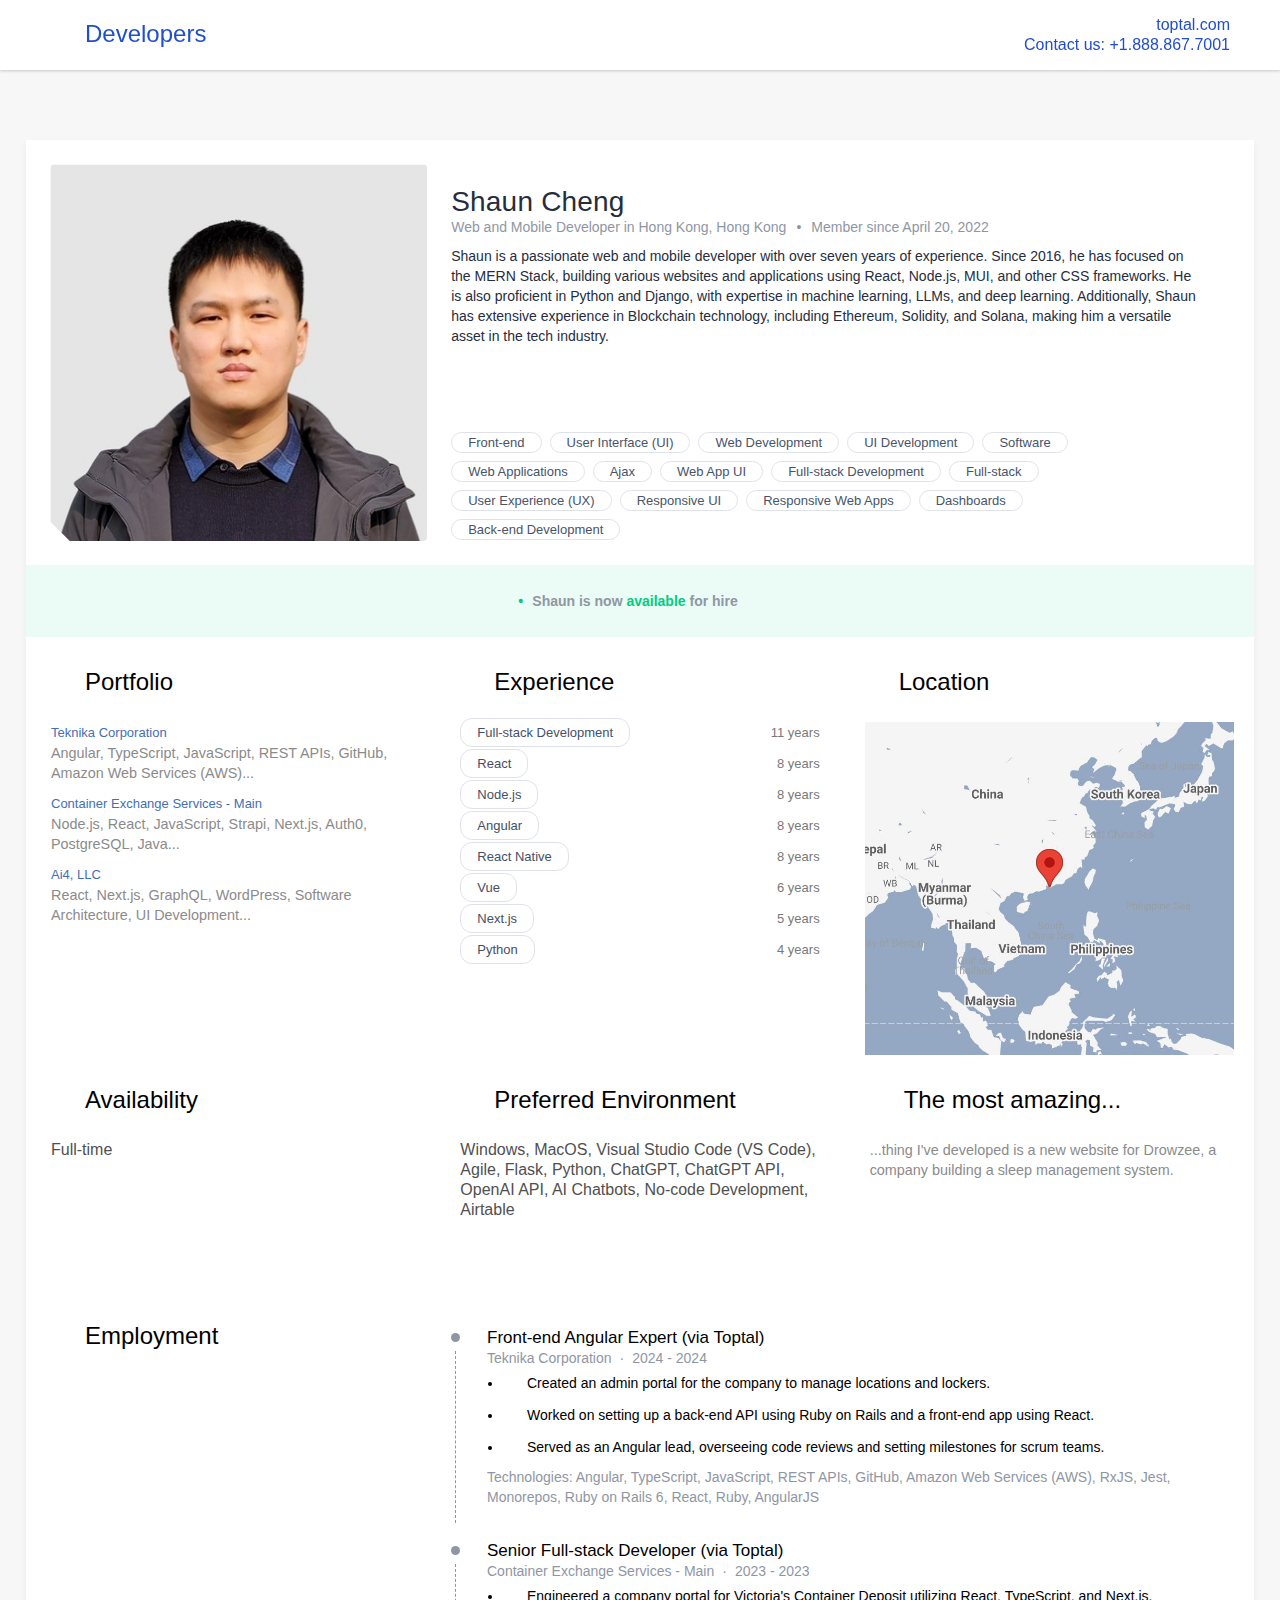
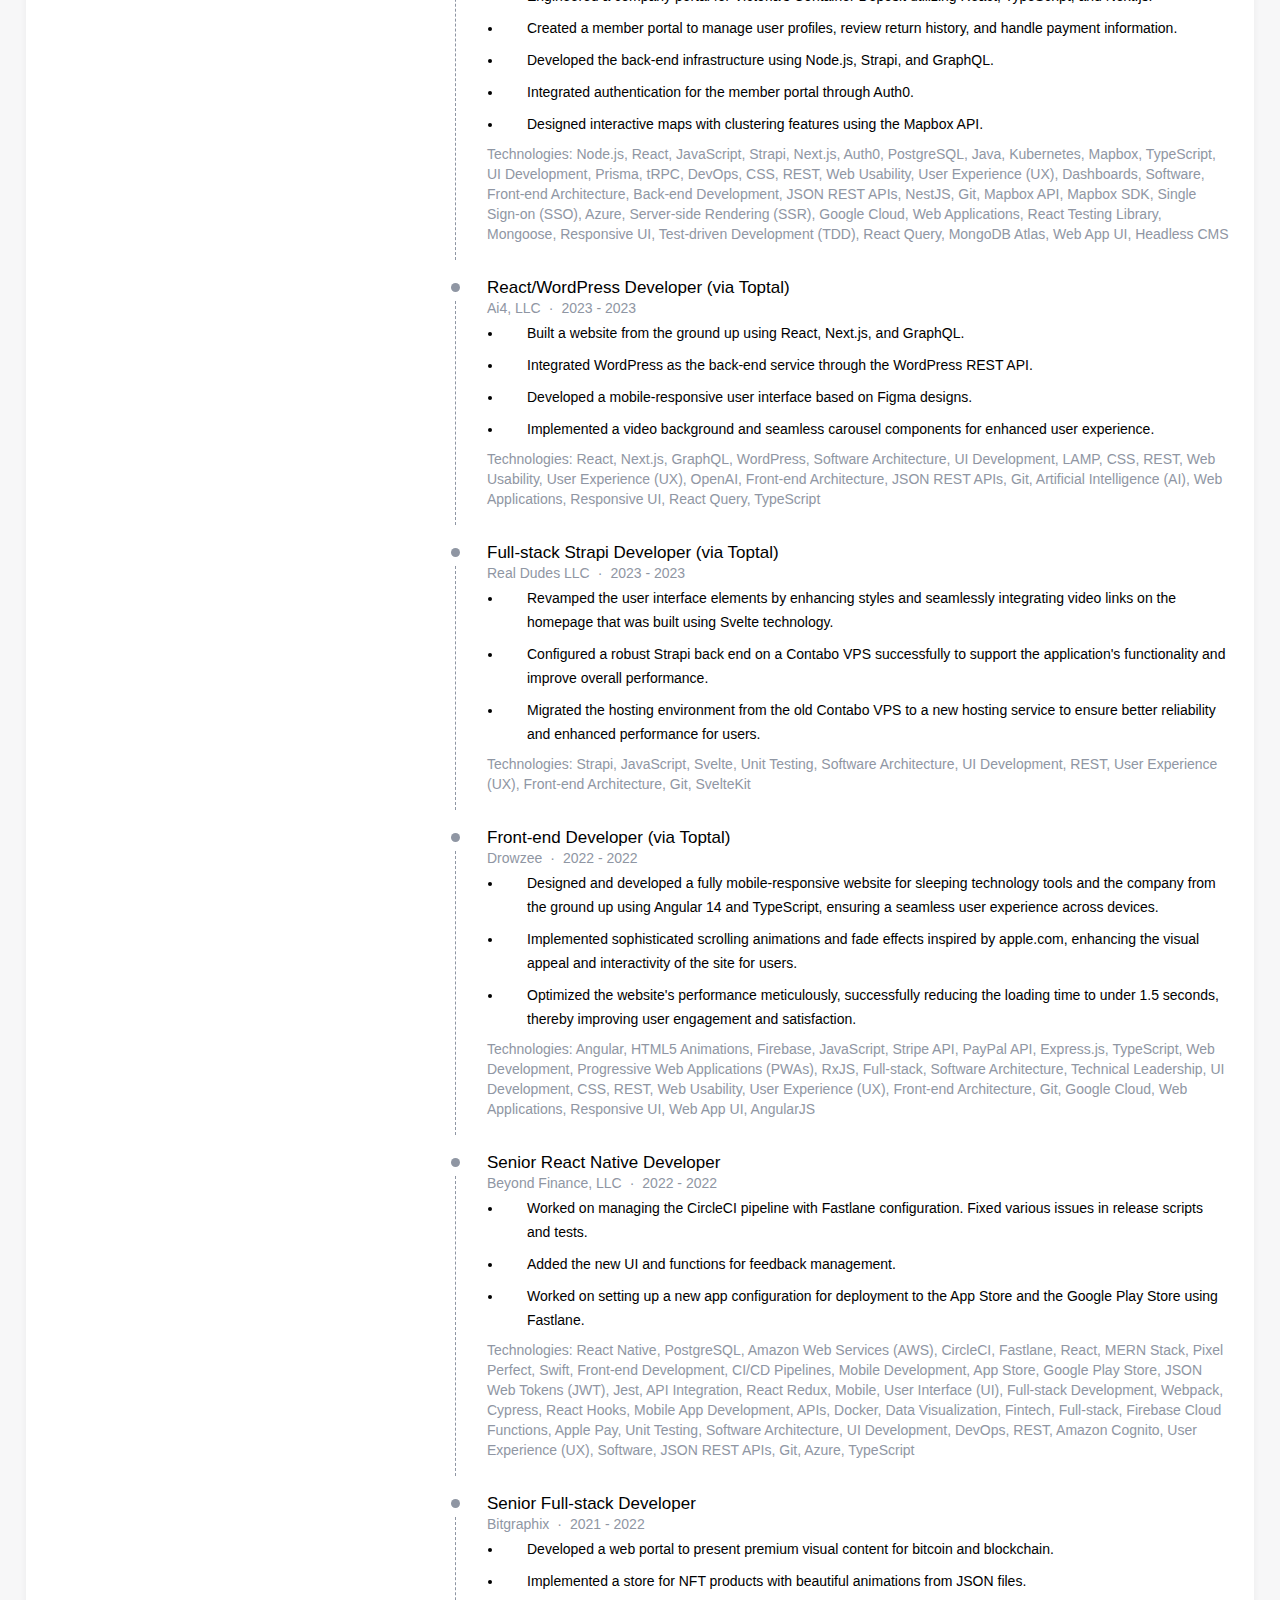
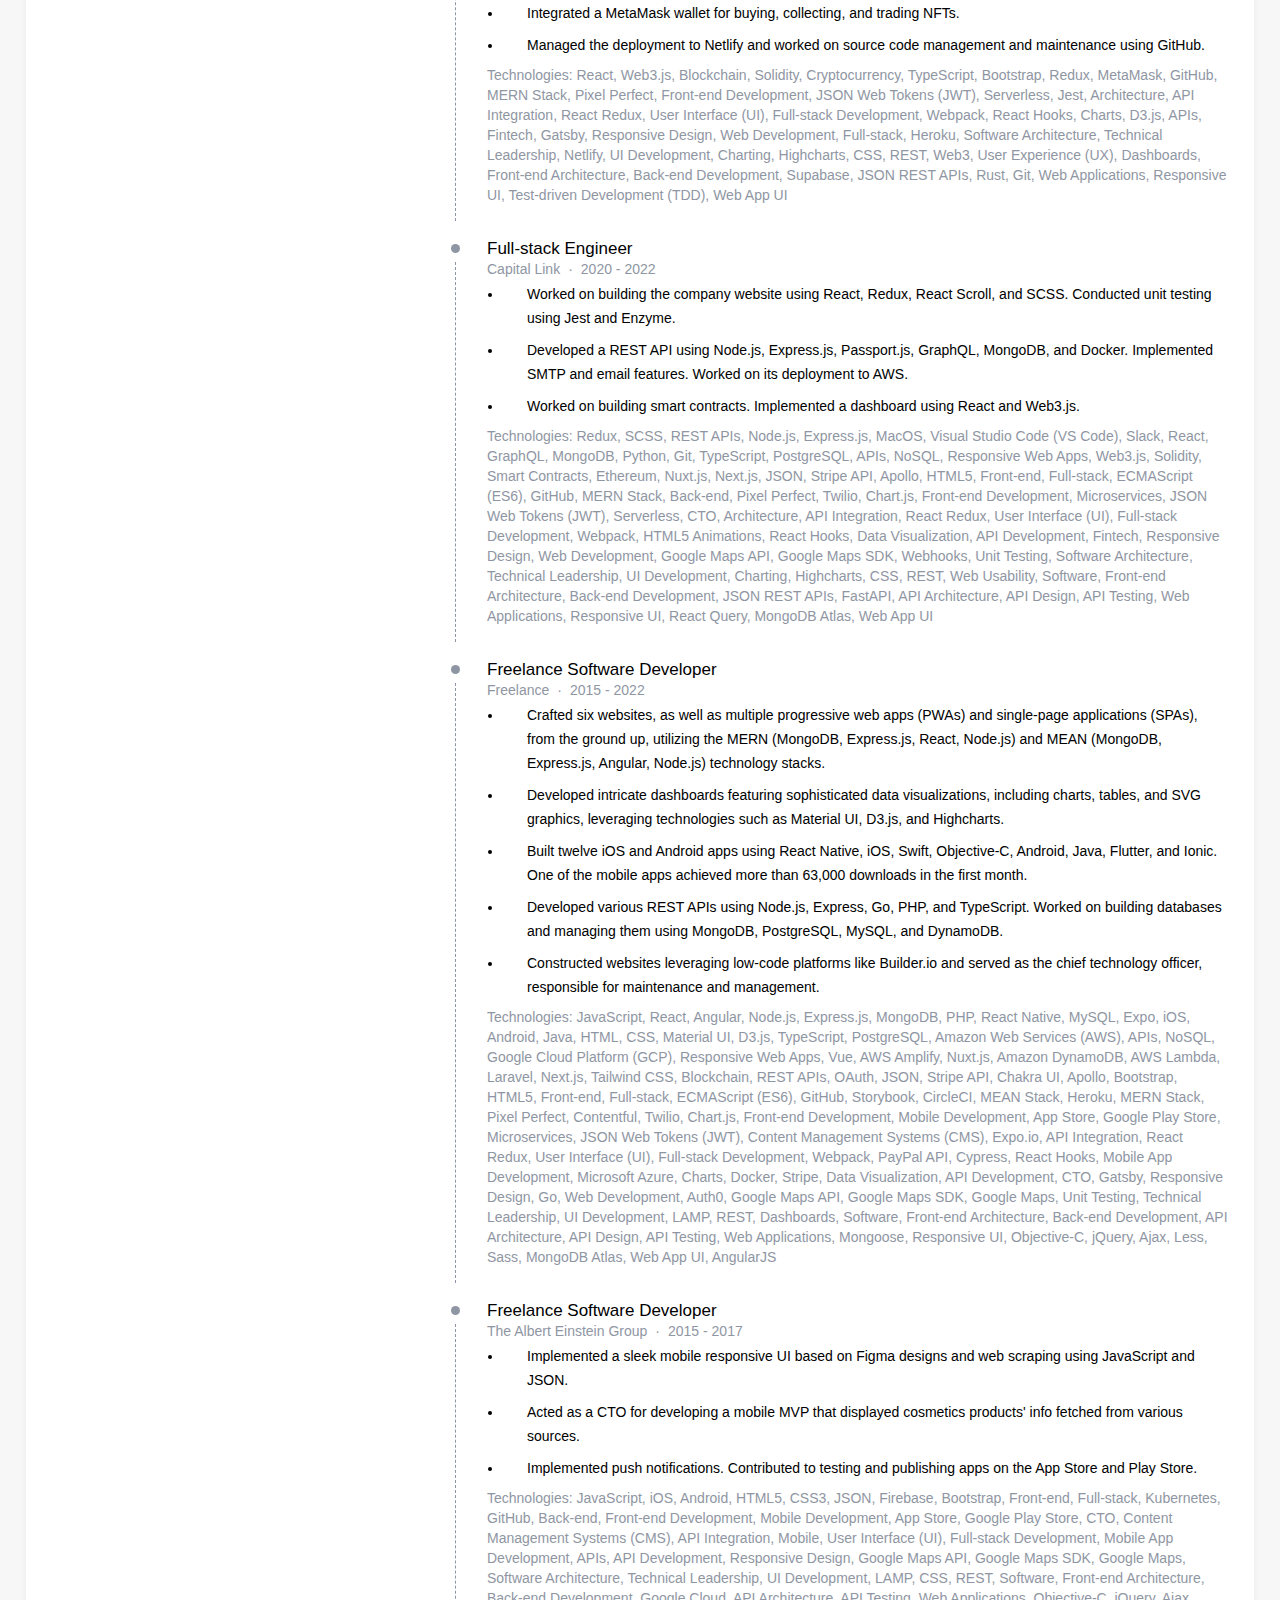
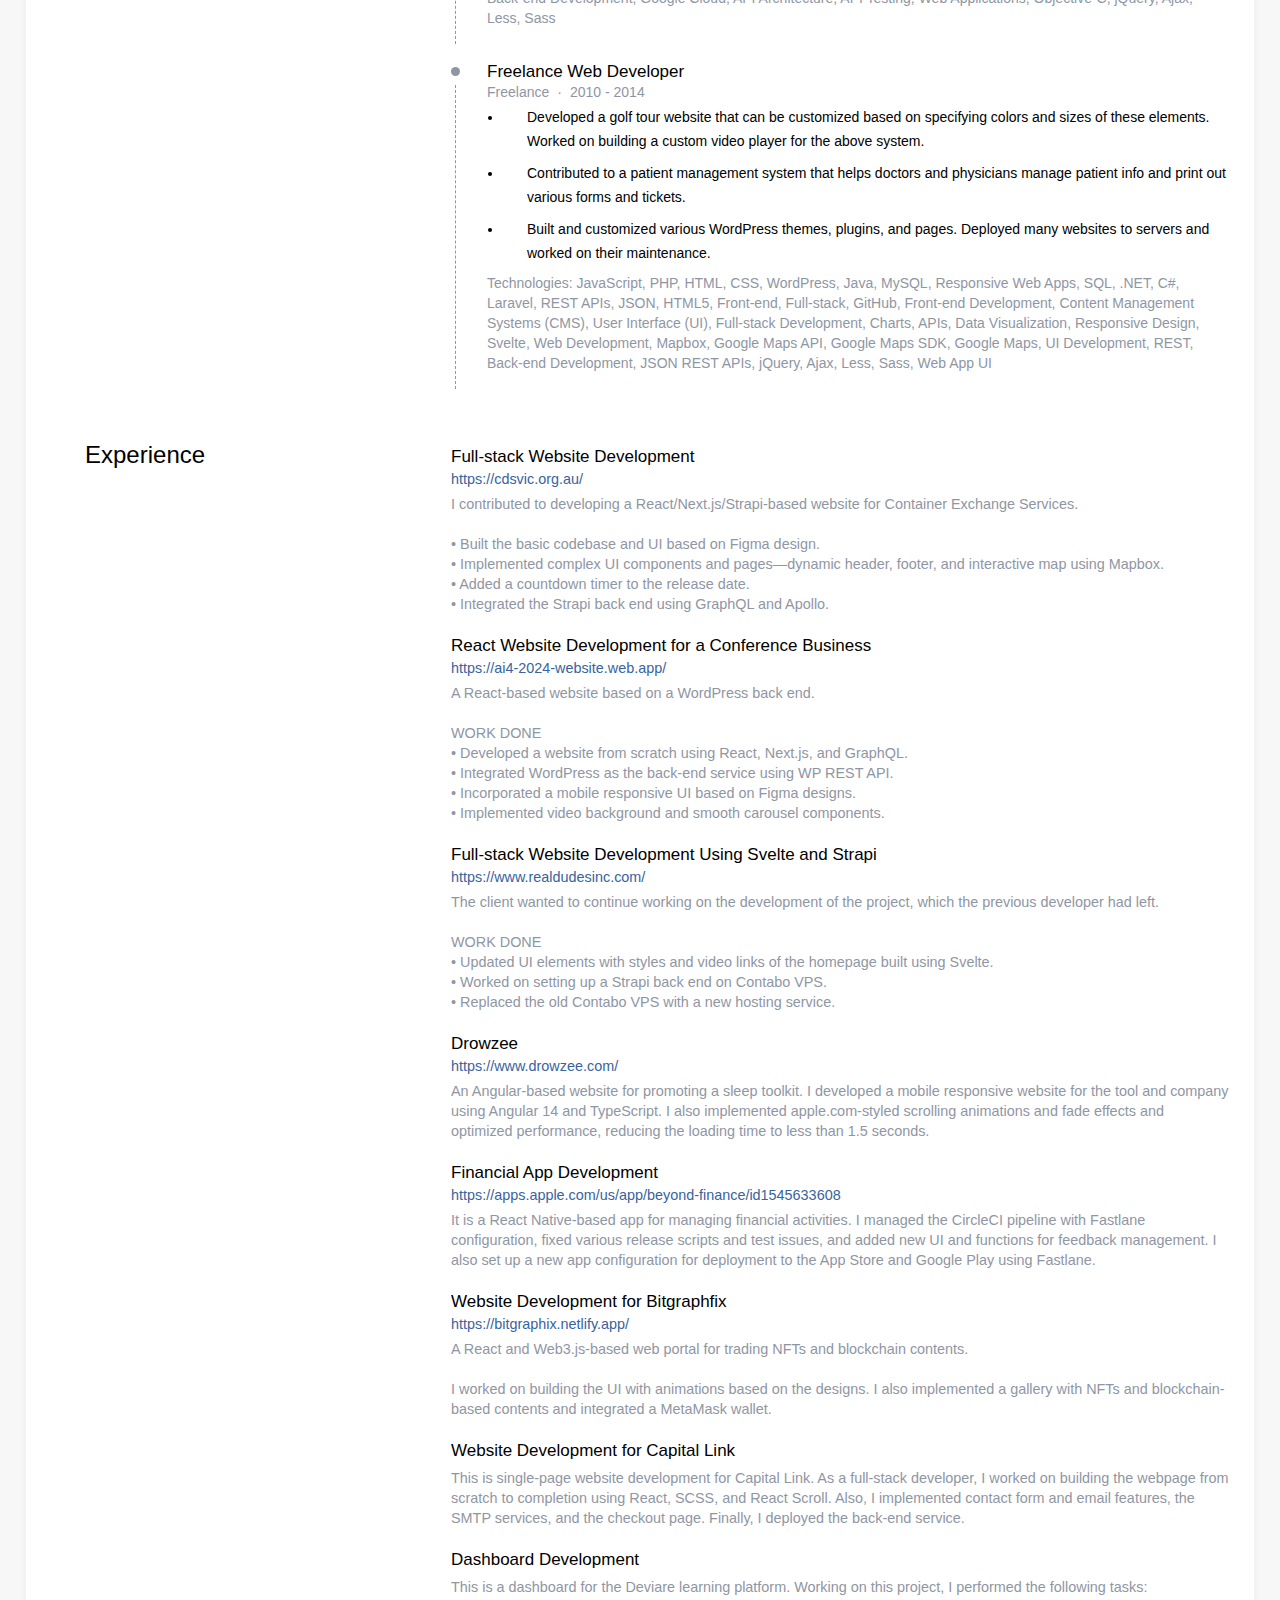
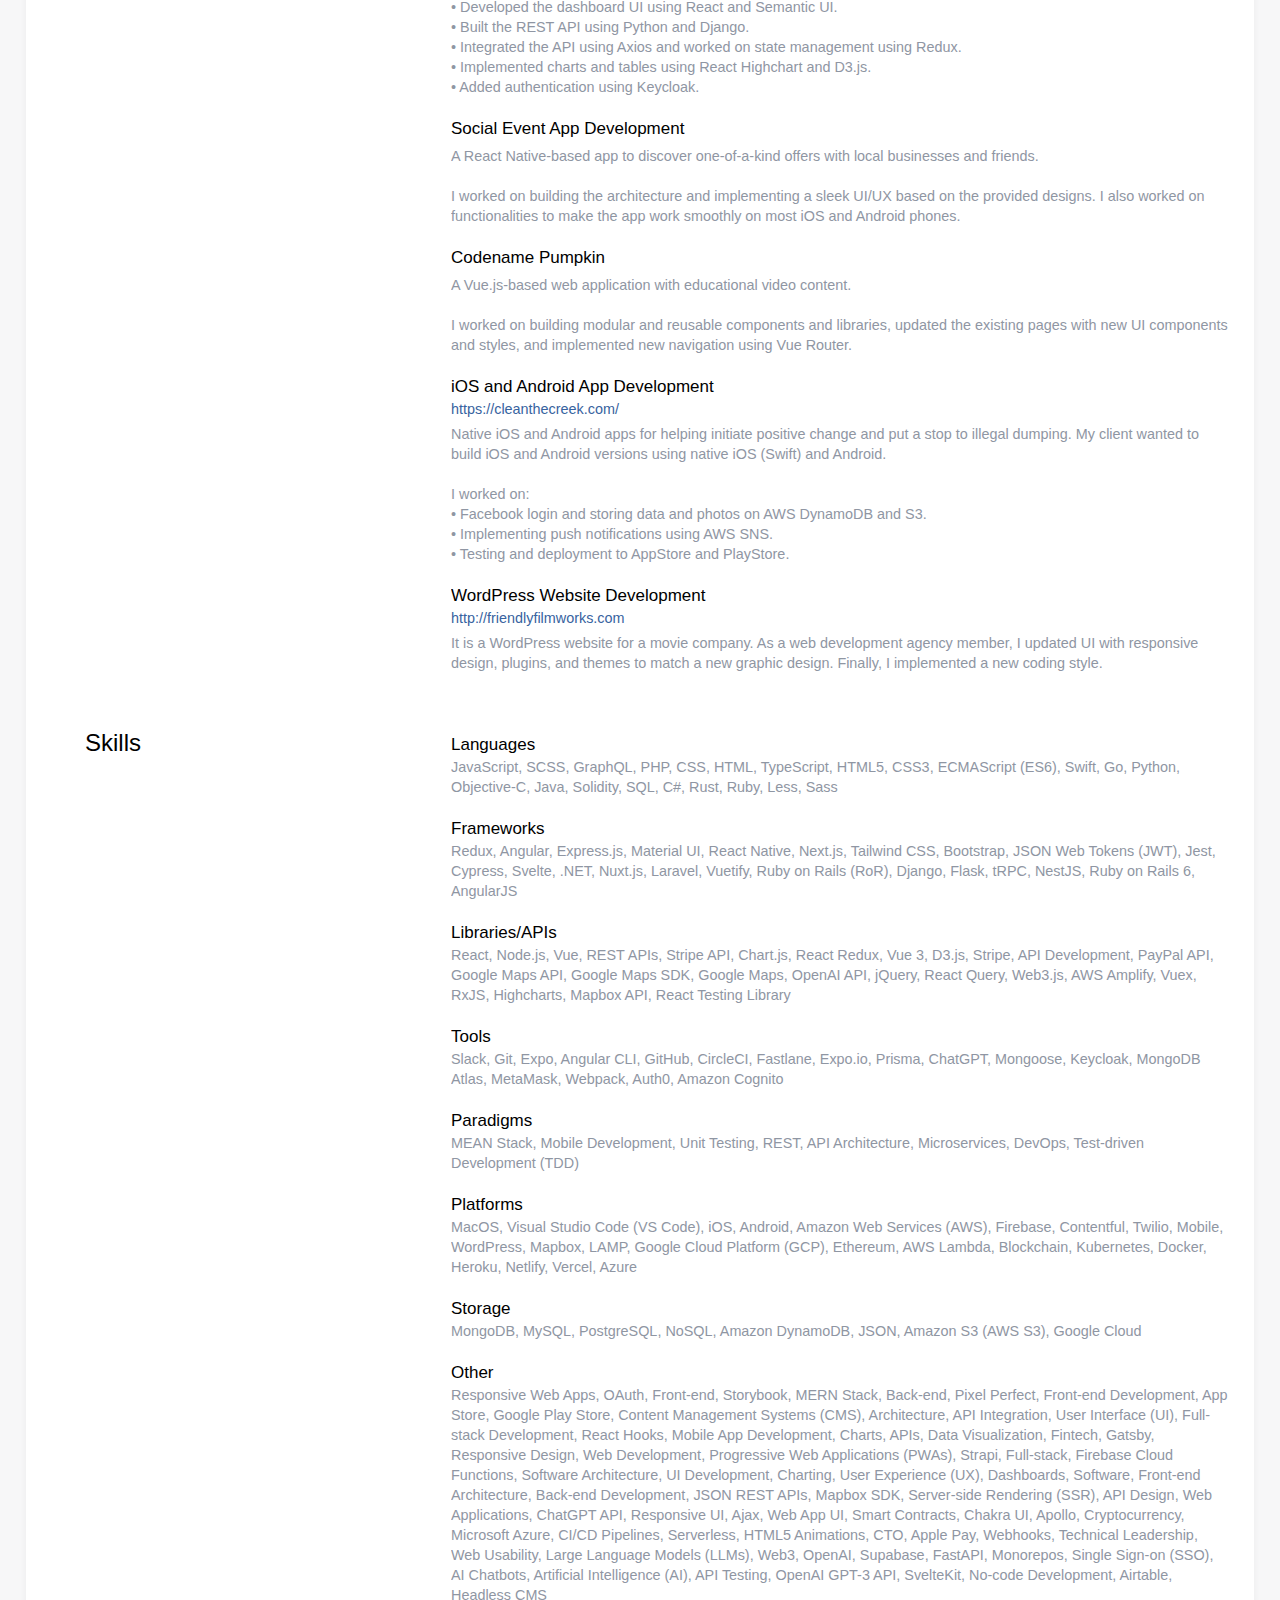
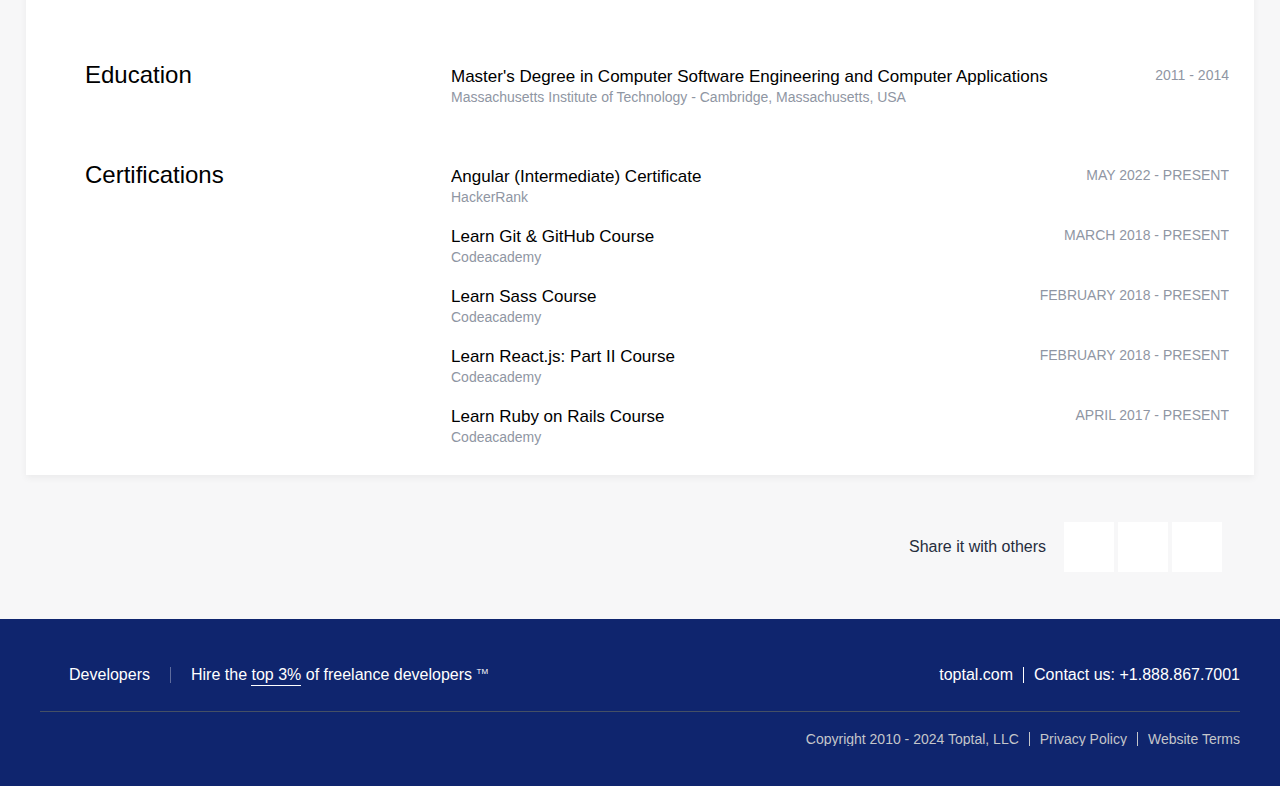
==== index.html @ fa5c1199 "initial commit" ====
<!DOCTYPE html>
<!-- saved from url=(0052)https://www.toptal.com/resume/shaun-cheng#Experience -->
<html class="body-wrapper flexbox js flexbox flexboxlegacy canvas canvastext webgl no-touch geolocation postmessage no-websqldatabase indexeddb hashchange history draganddrop websockets rgba hsla multiplebgs backgroundsize borderimage borderradius boxshadow textshadow opacity cssanimations csscolumns cssgradients cssreflections csstransforms csstransforms3d csstransitions fontface generatedcontent video audio localstorage sessionstorage webworkers no-applicationcache svg inlinesvg smil svgclippaths"><!--<![endif]--><head><meta http-equiv="Content-Type" content="text/html; charset=UTF-8"><title>Top Web and Mobile Developer in Hong Kong, Hong Kong: Shaun Cheng | Toptal</title>
<meta name="description" content="Shaun Cheng is a freelance Web and Mobile Developer based in Hong Kong, Hong Kong with over 12 years of experience. Learn more about Shaun&#39;s portfolio.">
<link rel="canonical" href="https://www.toptal.com/resume/shaun-cheng">
<meta property="og:title" content="Shaun Cheng - Developers | Toptal">
<meta property="og:description" content="Toptal&#39;s developers deliver results for clients. See why top companies and startups trust Toptal for their mission-critical projects.">
<meta property="og:image" content="https://uploads.toptal.io/profile_photo/image/user/2721148/large_fe1b28a24347a37abff751cc51864821.jpg"><link rel="stylesheet" href="./Top Web and Mobile Developer in Hong Kong, Hong Kong_ Shaun Cheng _ Toptal_files/phoenix_resumes_styles-f63ecdcc07eff084c2ca78e89d969aa9d8893735.css" media="screen, print"><link href="https://assets.toptal.io/assets/front/static/favicons/favicon_c2c2ba.png" rel="icon"><!--[if IE]><link href="https://assets.toptal.io/assets/front/static/favicons/favicon_fd5e46.ico" rel="shortcut icon" /><![endif]--><link href="https://assets.toptal.io/assets/front/static/favicons/touch_x57_2ec58c.png" rel="apple-touch-icon-precomposed" sizes="57x57"><link href="https://assets.toptal.io/assets/front/static/favicons/touch_x72_7485f3.png" rel="apple-touch-icon-precomposed" sizes="72x72"><link href="https://assets.toptal.io/assets/front/static/favicons/touch_x114_01eb8c.png" rel="apple-touch-icon-precomposed" sizes="114x114"><link href="https://assets.toptal.io/assets/front/static/favicons/touch_x57_2ec58c.png" rel="apple-touch-icon-precomposed"><meta content="IE=edge,chrome=1" http-equiv="X-UA-Compatible"><meta content="width=device-width, initial-scale=1.0, maximum-scale=1.0, user-scalable=no" name="viewport"><meta content="app-id=1378985638" name="apple-itunes-app"><meta name="csrf-param" content="authenticity_token">
<meta name="csrf-token" content="8m7C-xUKrXOB_zNPVclaogaKmz8VNrwGIEttBbGBWWp21BgyESEvML9kfdyoxHzXGKyauJF_HiaHab5oxx0tow"><link as="image" href="./Top Web and Mobile Developer in Hong Kong, Hong Kong_ Shaun Cheng _ Toptal_files/large_fe1b28a24347a37abff751cc51864821.jpg" rel="preload"><script type="text/javascript" async="" src="./Top Web and Mobile Developer in Hong Kong, Hong Kong_ Shaun Cheng _ Toptal_files/qevents.js.download"></script><script type="text/javascript" async="" src="./Top Web and Mobile Developer in Hong Kong, Hong Kong_ Shaun Cheng _ Toptal_files/f.txt"></script><script type="text/javascript" src="./Top Web and Mobile Developer in Hong Kong, Hong Kong_ Shaun Cheng _ Toptal_files/commons.a61d7bea37d2de5d4b69.js.gz" async="" status="loaded"></script><script type="text/javascript" src="./Top Web and Mobile Developer in Hong Kong, Hong Kong_ Shaun Cheng _ Toptal_files/js" async="" status="loaded"></script><script type="text/javascript" src="./Top Web and Mobile Developer in Hong Kong, Hong Kong_ Shaun Cheng _ Toptal_files/quora-conversion-pixel.dynamic.js.gz" async="" status="loaded"></script><script type="text/javascript" src="./Top Web and Mobile Developer in Hong Kong, Hong Kong_ Shaun Cheng _ Toptal_files/adwords.dynamic.js.gz" async="" status="loaded"></script><script type="text/javascript" src="./Top Web and Mobile Developer in Hong Kong, Hong Kong_ Shaun Cheng _ Toptal_files/2c69bee66ca16e286c8a.js.download" async="" status="loaded"></script><script type="text/javascript" async="" src="./Top Web and Mobile Developer in Hong Kong, Hong Kong_ Shaun Cheng _ Toptal_files/analytics.js.download"></script><script type="text/javascript" async="" src="./Top Web and Mobile Developer in Hong Kong, Hong Kong_ Shaun Cheng _ Toptal_files/insight.min.js.download"></script><script async="" src="https://assets.adstage.io/analytics.js"></script><script type="text/javascript" async="" src="./Top Web and Mobile Developer in Hong Kong, Hong Kong_ Shaun Cheng _ Toptal_files/analytics.min.js.download"></script><script type="text/javascript" src="./Top Web and Mobile Developer in Hong Kong, Hong Kong_ Shaun Cheng _ Toptal_files/script.js.download"></script><style type="text/css"></style><script attributionsrc="" type="text/javascript" async="" src="./Top Web and Mobile Developer in Hong Kong, Hong Kong_ Shaun Cheng _ Toptal_files/f(1).txt"></script><script attributionsrc="" type="text/javascript" async="" src="./Top Web and Mobile Developer in Hong Kong, Hong Kong_ Shaun Cheng _ Toptal_files/f(2).txt"></script></head><body class="body resume-body resume_external " data-router="anchors" data-view="layout#layout"><header class="layout-header is-navigation-sticky" data-extra-offset="0" data-min-width="1" data-role="main_menu_wrapper" data-view="resumes#header"><div class="layout-header-row"><div class="layout-header-row_inner"><a class="for-developers layout-logo" href="https://www.toptal.com/developers">Developers</a><nav class="page_navigation resume-nav is-collapsed" data-role="navigation"><button class="resume-nav-menu_button is-collapsed" data-role="menu_button"><span></span><span></span><span></span></button><ul><li><a class="page_navigation-link" data-role="anchor_link" href="https://www.toptal.com/resume/shaun-cheng#Portfolio">Portfolio</a></li><li><a class="page_navigation-link" data-role="anchor_link" href="https://www.toptal.com/resume/shaun-cheng#Availability">Availability</a></li><li><a class="page_navigation-link" data-role="anchor_link" href="https://www.toptal.com/resume/shaun-cheng#Employment">Employment</a></li><li><a class="page_navigation-link is-selected" data-role="anchor_link" href="https://www.toptal.com/resume/shaun-cheng#Experience">Experience</a></li><li><a class="page_navigation-link" data-role="anchor_link" href="https://www.toptal.com/resume/shaun-cheng#Skills">Skills</a></li><li><a class="page_navigation-link" data-role="anchor_link" href="https://www.toptal.com/resume/shaun-cheng#EducationandCertifications">Education and Certifications</a></li></ul></nav><div class="layout-header-contact-cta"><a href="https://www.toptal.com/">toptal.com </a><br><a href="tel:+18888677001" rel="noopener noreferrer"><span class="phone-label">Contact us: </span>+1.888.867.7001 </a></div></div></div></header><div class="layout has-top_margin" data-role="main_content"><div class="layout-shadow"><div class="layout-content is-white"><div class="grid-row"><div class="grid-row-inner"><div class="resume_section resume_top-section" data-view="resumes#top-aligner"><div class="resume_top-left" data-role="left_panel"><div class="resume_top-photo_wrapper"><img alt="Shaun Cheng, Web and Mobile Developer in Hong Kong, Hong Kong" class="resume_top-photo" width="380" height="380" src="./Top Web and Mobile Developer in Hong Kong, Hong Kong_ Shaun Cheng _ Toptal_files/large_fe1b28a24347a37abff751cc51864821.jpg" data-nsfw-filter-status="sfw" style="visibility: visible;"></div></div><div class="resume_top-right" data-role="right_panel"><div class="resume_top-info"><div class="resume_top-info_name" data-slug="shaun-cheng" data-target-role="Developer">Shaun Cheng</div><div class="resume_top-info_short_description" data-talent_title="Web and Mobile Developer"><h1 class="resume_top-info_location">Web and Mobile Developer in Hong Kong, Hong Kong</h1><div class="resume_top-info_since">Member since April 20, 2022</div></div><div class="resume_top-info_bio" data-role="description">Shaun is a passionate web and mobile developer with over seven years of experience. Since 2016, he has focused on the MERN Stack, building various websites and applications using React, Node.js, MUI, and other CSS frameworks. He is also proficient in Python and Django, with expertise in machine learning, LLMs, and deep learning. Additionally, Shaun has extensive experience in Blockchain technology, including Ethereum, Solidity, and Solana, making him a versatile asset in the tech industry.</div></div><div class="resume_top-tags" data-max-rows="2" data-role="tags_list" style="max-height: none;"><a class="tag is-expert" data-gql-id="VjEtU2tpbGxTZXQtMzk1OTY4MA" data-role="tag" href="https://www.toptal.com/front-end">Front-end</a><a class="tag is-expert" data-gql-id="VjEtU2tpbGxTZXQtNDE0OTcxNg" data-role="tag" href="https://www.toptal.com/ui">User Interface (UI)</a><a class="tag is-expert" data-gql-id="VjEtU2tpbGxTZXQtNDM4MzU3OA" data-role="tag" href="https://www.toptal.com/web">Web Development</a><a class="tag is-expert" data-gql-id="VjEtU2tpbGxTZXQtNTA1Mzk4OA" data-role="tag" href="https://www.toptal.com/ui">UI Development</a><a class="tag is-expert" data-gql-id="VjEtU2tpbGxTZXQtNTk4NzA2Mw" data-role="tag" href="https://www.toptal.com/software">Software</a><a class="tag is-expert" data-gql-id="VjEtU2tpbGxTZXQtNjI3MzIwOA" data-role="tag" href="https://www.toptal.com/web-application">Web Applications</a><a class="tag is-expert" data-gql-id="VjEtU2tpbGxTZXQtNjM0ODYxMg" data-role="tag" href="https://www.toptal.com/ajax">Ajax</a><a class="tag is-expert" data-gql-id="VjEtU2tpbGxTZXQtNjQwMDI0Mw" data-role="tag" href="https://www.toptal.com/ui">Web App UI</a><a class="tag is-expert" data-gql-id="VjEtU2tpbGxTZXQtNDE2OTM3NQ" data-role="tag" href="https://www.toptal.com/full-stack">Full-stack Development</a><a class="tag is-expert" data-gql-id="VjEtU2tpbGxTZXQtNDYyMDQ2NA" data-role="tag" href="https://www.toptal.com/full-stack">Full-stack</a><a class="tag is-expert" data-gql-id="VjEtU2tpbGxTZXQtNTk4NDk1OQ" data-role="tag" href="https://www.toptal.com/ux">User Experience (UX)</a><a class="tag is-expert" data-gql-id="VjEtU2tpbGxTZXQtNjMzOTY2NA" data-role="tag" href="https://www.toptal.com/ui">Responsive UI</a><a class="tag is-expert" data-gql-id="VjEtU2tpbGxTZXQtMzcwMjYyMw" data-role="tag" href="https://www.toptal.com/responsive-web">Responsive Web Apps</a><a class="tag is-expert" data-gql-id="VjEtU2tpbGxTZXQtNTk4NTk5OQ" data-role="tag" href="https://www.toptal.com/dashboard">Dashboards</a><a class="tag is-expert" data-gql-id="VjEtU2tpbGxTZXQtNjAwNzI1Nw" data-role="tag" href="https://www.toptal.com/back-end">Back-end Development</a><a class="tag is-more is-hidden" data-role="more_tags_link" href="https://www.toptal.com/resume/shaun-cheng#">Show more</a></div></div></div></div></div><div class="grid-row"><div class="grid-row-inner"><div class="resume_section for-hire_block mobile_app-hide"><div class="resume_hire_block is-available"><div class="resume_hire_block-text">Shaun is now <span class="resume_hire_block-availability is-green">available</span> for hire</div><div class="resume_hire_block-actions"></div></div></div></div></div><div class="grid-row" id="Portfolio"><div class="grid-row-inner"><div class="resume_section has-no_bottom_border_on_mobile for-details" data-role="resume-details" data-view="resumes#details-height"><div class="resume_details-col is-1_of_3 is-1_of_2_for_printing for-portfolio" data-role="details-cell"><div class="resume_details-item"><div class="resume_details-item_inner for-portfolio"><h2 class="resume_details-title">Portfolio</h2><ul class="resume_details-list js-portfolio_section"><li class="resume_details-list_item"><strong><a href="https://www.toptal.com/resume/shaun-cheng#employment-259822">Teknika Corporation</a></strong><div class="muted">Angular, TypeScript, JavaScript, REST APIs, GitHub, Amazon Web Services (AWS)...</div></li><li class="resume_details-list_item"><strong><a href="https://www.toptal.com/resume/shaun-cheng#employment-248661">Container Exchange Services - Main</a></strong><div class="muted">Node.js, React, JavaScript, Strapi, Next.js, Auth0, PostgreSQL, Java...</div></li><li class="resume_details-list_item"><strong><a href="https://www.toptal.com/resume/shaun-cheng#employment-247681">Ai4, LLC</a></strong><div class="muted">React, Next.js, GraphQL, WordPress, Software Architecture, UI Development...</div></li></ul></div></div></div><div class="resume_details-col resume_details-experience is-1_of_3 is-1_of_2_for_printing  for-experience" data-role="details-cell"><div class="resume_details-item"><div class="resume_details-item_inner for-experience"><h2 class="resume_details-title">Experience</h2><ul class="resume_details-list js-experience_section"><li class="resume_details-list_item" data-gql-id="VjEtU2tpbGxTZXQtNDE2OTM3NQ"><a class="resume_details-list_item_name is-link" href="https://www.toptal.com/full-stack">Full-stack Development</a><span class="muted"> 11 years</span></li><li class="resume_details-list_item" data-gql-id="VjEtU2tpbGxTZXQtMzY4NzI3OQ"><a class="resume_details-list_item_name is-link" href="https://www.toptal.com/react">React</a><span class="muted"> 8 years</span></li><li class="resume_details-list_item" data-gql-id="VjEtU2tpbGxTZXQtMzY4NzI4Mg"><a class="resume_details-list_item_name is-link" href="https://www.toptal.com/nodejs">Node.js</a><span class="muted"> 8 years</span></li><li class="resume_details-list_item" data-gql-id="VjEtU2tpbGxTZXQtMzY4NzI4MQ"><a class="resume_details-list_item_name is-link" href="https://www.toptal.com/angular">Angular</a><span class="muted"> 8 years</span></li><li class="resume_details-list_item" data-gql-id="VjEtU2tpbGxTZXQtMzY4NzgxMg"><span class="resume_details-list_item_name">React Native</span><span class="muted"> 8 years</span></li><li class="resume_details-list_item" data-gql-id="VjEtU2tpbGxTZXQtMzY4NzQ1NA"><a class="resume_details-list_item_name is-link" href="https://www.toptal.com/vue-js">Vue</a><span class="muted"> 6 years</span></li><li class="resume_details-list_item" data-gql-id="VjEtU2tpbGxTZXQtMzcyMTYxNg"><a class="resume_details-list_item_name is-link" href="https://www.toptal.com/next-js">Next.js</a><span class="muted"> 5 years</span></li><li class="resume_details-list_item" data-gql-id="VjEtU2tpbGxTZXQtNDM5NzA2Ng"><a class="resume_details-list_item_name is-link" href="https://www.toptal.com/python">Python</a><span class="muted"> 4 years</span></li></ul></div></div></div><div class="resume_details-col is-beige resume_details-map_wrapper hide_in_webview is-1_of_3 is-hidden_for_printing" data-role="details-cell"><h2 class="resume_details-title">Location</h2><div class="resume_details-item resume_details-map" data-view="resumes#talent-location"><img class="resume_details-map_image" alt="Hong Kong, Hong Kong" loading="lazy" src="./Top Web and Mobile Developer in Hong Kong, Hong Kong_ Shaun Cheng _ Toptal_files/staticmap" width="668" height="668" data-nsfw-filter-status="sfw" style="visibility: visible;"><div class="resume_details-fullscreen-map"><div class="resume_details-fullscreen-map-close" data-role="fullscreen-map-close"></div><div class="resume_details-fullscreen-map-container" data-location="Hong Kong, Hong Kong" data-role="fullscreen-map-container"></div></div></div></div></div></div></div><div class="grid-row" id="Availability"><div class="grid-row-inner"><div class="resume_section has-no_bottom_border_on_mobile for-details" data-role="resume-details" data-view="resumes#details-height"><div class="resume_details-col is-1_of_3 is-1_of_2_for_printing" data-role="details-cell"><div class="resume_details-item"><div class="resume_details-item_inner for-availability"><h2 class="resume_details-title">Availability</h2><div class="resume_details-text">Full-time</div></div></div></div><div class="resume_details-col is-1_of_3 is-1_of_2_for_printing for-preferred-environment" data-role="details-cell"><div class="resume_details-item"><div class="resume_details-item_inner for-preferred-environment"><h2 class="resume_details-title">Preferred Environment</h2><div class="resume_details-text">Windows, MacOS, Visual Studio Code (VS Code), Agile, Flask, Python, ChatGPT, ChatGPT API, OpenAI API, AI Chatbots, No-code Development, Airtable</div></div></div></div><div class="resume_details-col resume_details-amazing_thing is-1_of_3 is-growing  for-the-most-amazing..." data-role="details-cell"><div class="resume_details-item"><div class="resume_details-item_inner for-the-most-amazing"><h2 class="resume_details-title">The most amazing...</h2><div class="muted resume_details-amazing_thing_content"><div class="opening_quote"></div>...thing I've developed is a new website for Drowzee, a company building a sleep management system.<div class="closing_quote"></div></div></div></div></div></div></div></div><div class="grid-row" id="Employment"><div class="grid-row-inner"><div class="resume_section js-employments" data-view="resumes#employment"><div class="resume_section-inner"><h2 class="resume_section-title has-default_offset">Employment</h2><div class="resume_section-content"><ul><li class="resume_section-content_item" data-gql-id="VjEtRW1wbG95bWVudC0yNTk4MjI" data-role="item" id="employment-259822"><div class="resume_section-content_row"><h3 class="resume_section-content_title has-range">Front-end Angular Expert (via Toptal) </h3><div class="resume_section-content_range">2024 - 2024</div><div class="resume_section-content_subtitle">Teknika Corporation</div></div><div class="muted"><ul><li>Created an admin portal for the company to manage locations and lockers.</li><li>Worked on setting up a back-end API using Ruby on Rails and a front-end app using React.</li><li>Served as an Angular lead, overseeing code reviews and setting milestones for scrum teams.</li></ul><div class="js-technologies">Technologies: Angular, TypeScript, JavaScript, REST APIs, GitHub, Amazon Web Services (AWS), RxJS, Jest, Monorepos, Ruby on Rails 6, React, Ruby, AngularJS</div></div></li><li class="resume_section-content_item" data-gql-id="VjEtRW1wbG95bWVudC0yNDg2NjE" data-role="item" id="employment-248661"><div class="resume_section-content_row"><h3 class="resume_section-content_title has-range">Senior Full-stack Developer (via Toptal)</h3><div class="resume_section-content_range">2023 - 2023</div><div class="resume_section-content_subtitle">Container Exchange Services - Main</div></div><div class="muted"><ul><li>Engineered a company portal for Victoria's Container Deposit utilizing React, TypeScript, and Next.js.</li><li>Created a member portal to manage user profiles, review return history, and handle payment information.</li><li>Developed the back-end infrastructure using Node.js, Strapi, and GraphQL.</li><li>Integrated authentication for the member portal through Auth0.</li><li>Designed interactive maps with clustering features using the Mapbox API.</li></ul><div class="js-technologies">Technologies: Node.js, React, JavaScript, Strapi, Next.js, Auth0, PostgreSQL, Java, Kubernetes, Mapbox, TypeScript, UI Development, Prisma, tRPC, DevOps, CSS, REST, Web Usability, User Experience (UX), Dashboards, Software, Front-end Architecture, Back-end Development, JSON REST APIs, NestJS, Git, Mapbox API, Mapbox SDK, Single Sign-on (SSO), Azure, Server-side Rendering (SSR), Google Cloud, Web Applications, React Testing Library, Mongoose, Responsive UI, Test-driven Development (TDD), React Query, MongoDB Atlas, Web App UI, Headless CMS</div></div></li><li class="resume_section-content_item" data-gql-id="VjEtRW1wbG95bWVudC0yNDc2ODE" data-role="item" id="employment-247681"><div class="resume_section-content_row"><h3 class="resume_section-content_title has-range">React/WordPress Developer (via Toptal)</h3><div class="resume_section-content_range">2023 - 2023</div><div class="resume_section-content_subtitle">Ai4, LLC</div></div><div class="muted"><ul><li>Built a website from the ground up using React, Next.js, and GraphQL.</li><li>Integrated WordPress as the back-end service through the WordPress REST API.</li><li>Developed a mobile-responsive user interface based on Figma designs.</li><li>Implemented a video background and seamless carousel components for enhanced user experience.</li></ul><div class="js-technologies">Technologies: React, Next.js, GraphQL, WordPress, Software Architecture, UI Development, LAMP, CSS, REST, Web Usability, User Experience (UX), OpenAI, Front-end Architecture, JSON REST APIs, Git, Artificial Intelligence (AI), Web Applications, Responsive UI, React Query, TypeScript</div></div></li><li class="resume_section-content_item" data-gql-id="VjEtRW1wbG95bWVudC0yNDI4Mjc" data-role="item" id="employment-242827"><div class="resume_section-content_row"><h3 class="resume_section-content_title has-range">Full-stack Strapi Developer (via Toptal) </h3><div class="resume_section-content_range">2023 - 2023</div><div class="resume_section-content_subtitle">Real Dudes LLC</div></div><div class="muted"><ul><li>Revamped the user interface elements by enhancing styles and seamlessly integrating video links on the homepage that was built using Svelte technology.</li><li>Configured a robust Strapi back end on a Contabo VPS successfully to support the application's functionality and improve overall performance.</li><li>Migrated the hosting environment from the old Contabo VPS to a new hosting service to ensure better reliability and enhanced performance for users.</li></ul><div class="js-technologies">Technologies: Strapi, JavaScript, Svelte, Unit Testing, Software Architecture, UI Development, REST, User Experience (UX), Front-end Architecture, Git, SvelteKit</div></div></li><li class="resume_section-content_item" data-gql-id="VjEtRW1wbG95bWVudC0yMzU0ODc" data-role="item" id="employment-235487"><div class="resume_section-content_row"><h3 class="resume_section-content_title has-range">Front-end Developer (via Toptal) </h3><div class="resume_section-content_range">2022 - 2022</div><div class="resume_section-content_subtitle">Drowzee</div></div><div class="muted"><ul><li>Designed and developed a fully mobile-responsive website for sleeping technology tools and the company from the ground up using Angular 14 and TypeScript, ensuring a seamless user experience across devices.</li><li>Implemented sophisticated scrolling animations and fade effects inspired by apple.com, enhancing the visual appeal and interactivity of the site for users.</li><li>Optimized the website's performance meticulously, successfully reducing the loading time to under 1.5 seconds, thereby improving user engagement and satisfaction.</li></ul><div class="js-technologies">Technologies: Angular, HTML5 Animations, Firebase, JavaScript, Stripe API, PayPal API, Express.js, TypeScript, Web Development, Progressive Web Applications (PWAs), RxJS, Full-stack, Software Architecture, Technical Leadership, UI Development, CSS, REST, Web Usability, User Experience (UX), Front-end Architecture, Git, Google Cloud, Web Applications, Responsive UI, Web App UI, AngularJS</div></div></li><li class="resume_section-content_item" data-gql-id="VjEtRW1wbG95bWVudC0yMjM2Njg" data-role="item" id="employment-223668"><div class="resume_section-content_row"><h3 class="resume_section-content_title has-range">Senior React Native Developer </h3><div class="resume_section-content_range">2022 - 2022</div><div class="resume_section-content_subtitle">Beyond Finance, LLC</div></div><div class="muted"><ul><li>Worked on managing the CircleCI pipeline with Fastlane configuration. Fixed various issues in release scripts and tests.</li><li>Added the new UI and functions for feedback management.</li><li>Worked on setting up a new app configuration for deployment to the App Store and the Google Play Store using Fastlane.</li></ul><div class="js-technologies">Technologies: React Native, PostgreSQL, Amazon Web Services (AWS), CircleCI, Fastlane, React, MERN Stack, Pixel Perfect, Swift, Front-end Development, CI/CD Pipelines, Mobile Development, App Store, Google Play Store, JSON Web Tokens (JWT), Jest, API Integration, React Redux, Mobile, User Interface (UI), Full-stack Development, Webpack, Cypress, React Hooks, Mobile App Development, APIs, Docker, Data Visualization, Fintech, Full-stack, Firebase Cloud Functions, Apple Pay, Unit Testing, Software Architecture, UI Development, DevOps, REST, Amazon Cognito, User Experience (UX), Software, JSON REST APIs, Git, Azure, TypeScript</div></div></li><li class="resume_section-content_item" data-gql-id="VjEtRW1wbG95bWVudC0yMjM4MjA" data-role="item" id="employment-223820"><div class="resume_section-content_row"><h3 class="resume_section-content_title has-range">Senior Full-stack Developer</h3><div class="resume_section-content_range">2021 - 2022</div><div class="resume_section-content_subtitle">Bitgraphix</div></div><div class="muted"><ul><li>Developed a web portal to present premium visual content for bitcoin and blockchain.</li><li>Implemented a store for NFT products with beautiful animations from JSON files.</li><li>Integrated a MetaMask wallet for buying, collecting, and trading NFTs.</li><li>Managed the deployment to Netlify and worked on source code management and maintenance using GitHub.</li></ul><div class="js-technologies">Technologies: React, Web3.js, Blockchain, Solidity, Cryptocurrency, TypeScript, Bootstrap, Redux, MetaMask, GitHub, MERN Stack, Pixel Perfect, Front-end Development, JSON Web Tokens (JWT), Serverless, Jest, Architecture, API Integration, React Redux, User Interface (UI), Full-stack Development, Webpack, React Hooks, Charts, D3.js, APIs, Fintech, Gatsby, Responsive Design, Web Development, Full-stack, Heroku, Software Architecture, Technical Leadership, Netlify, UI Development, Charting, Highcharts, CSS, REST, Web3, User Experience (UX), Dashboards, Front-end Architecture, Back-end Development, Supabase, JSON REST APIs, Rust, Git, Web Applications, Responsive UI, Test-driven Development (TDD), Web App UI</div></div></li><li class="resume_section-content_item" data-gql-id="VjEtRW1wbG95bWVudC0yMTMzNjE" data-role="item" id="employment-213361"><div class="resume_section-content_row"><h3 class="resume_section-content_title has-range">Full-stack Engineer</h3><div class="resume_section-content_range">2020 - 2022</div><div class="resume_section-content_subtitle">Capital Link</div></div><div class="muted"><ul><li>Worked on building the company website using React, Redux, React Scroll, and SCSS. Conducted unit testing using Jest and Enzyme.</li><li>Developed a REST API using Node.js, Express.js, Passport.js, GraphQL, MongoDB, and Docker. Implemented SMTP and email features. Worked on its deployment to AWS.</li><li>Worked on building smart contracts. Implemented a dashboard using React and Web3.js.</li></ul><div class="js-technologies">Technologies: Redux, SCSS, REST APIs, Node.js, Express.js, MacOS, Visual Studio Code (VS Code), Slack, React, GraphQL, MongoDB, Python, Git, TypeScript, PostgreSQL, APIs, NoSQL, Responsive Web Apps, Web3.js, Solidity, Smart Contracts, Ethereum, Nuxt.js, Next.js, JSON, Stripe API, Apollo, HTML5, Front-end, Full-stack, ECMAScript (ES6), GitHub, MERN Stack, Back-end, Pixel Perfect, Twilio, Chart.js, Front-end Development, Microservices, JSON Web Tokens (JWT), Serverless, CTO, Architecture, API Integration, React Redux, User Interface (UI), Full-stack Development, Webpack, HTML5 Animations, React Hooks, Data Visualization, API Development, Fintech, Responsive Design, Web Development, Google Maps API, Google Maps SDK, Webhooks, Unit Testing, Software Architecture, Technical Leadership, UI Development, Charting, Highcharts, CSS, REST, Web Usability, Software, Front-end Architecture, Back-end Development, JSON REST APIs, FastAPI, API Architecture, API Design, API Testing, Web Applications, Responsive UI, React Query, MongoDB Atlas, Web App UI</div></div></li><li class="resume_section-content_item" data-gql-id="VjEtRW1wbG95bWVudC0yMTM1NTE" data-role="item" id="employment-213551"><div class="resume_section-content_row"><h3 class="resume_section-content_title has-range">Freelance Software Developer</h3><div class="resume_section-content_range">2015 - 2022</div><div class="resume_section-content_subtitle">Freelance</div></div><div class="muted"><ul><li>Crafted six websites, as well as multiple progressive web apps (PWAs) and single-page applications (SPAs), from the ground up, utilizing the MERN (MongoDB, Express.js, React, Node.js) and MEAN (MongoDB, Express.js, Angular, Node.js) technology stacks.</li><li>Developed intricate dashboards featuring sophisticated data visualizations, including charts, tables, and SVG graphics, leveraging technologies such as Material UI, D3.js, and Highcharts.</li><li>Built twelve iOS and Android apps using React Native, iOS, Swift, Objective-C, Android, Java, Flutter, and Ionic. One of the mobile apps achieved more than 63,000 downloads in the first month.</li><li>Developed various REST APIs using Node.js, Express, Go, PHP, and TypeScript. Worked on building databases and managing them using MongoDB, PostgreSQL, MySQL, and DynamoDB.</li><li>Constructed websites leveraging low-code platforms like Builder.io and served as the chief technology officer, responsible for maintenance and management.</li></ul><div class="js-technologies">Technologies: JavaScript, React, Angular, Node.js, Express.js, MongoDB, PHP, React Native, MySQL, Expo, iOS, Android, Java, HTML, CSS, Material UI, D3.js, TypeScript, PostgreSQL, Amazon Web Services (AWS), APIs, NoSQL, Google Cloud Platform (GCP), Responsive Web Apps, Vue, AWS Amplify, Nuxt.js, Amazon DynamoDB, AWS Lambda, Laravel, Next.js, Tailwind CSS, Blockchain, REST APIs, OAuth, JSON, Stripe API, Chakra UI, Apollo, Bootstrap, HTML5, Front-end, Full-stack, ECMAScript (ES6), GitHub, Storybook, CircleCI, MEAN Stack, Heroku, MERN Stack, Pixel Perfect, Contentful, Twilio, Chart.js, Front-end Development, Mobile Development, App Store, Google Play Store, Microservices, JSON Web Tokens (JWT), Content Management Systems (CMS), Expo.io, API Integration, React Redux, User Interface (UI), Full-stack Development, Webpack, PayPal API, Cypress, React Hooks, Mobile App Development, Microsoft Azure, Charts, Docker, Stripe, Data Visualization, API Development, CTO, Gatsby, Responsive Design, Go, Web Development, Auth0, Google Maps API, Google Maps SDK, Google Maps, Unit Testing, Technical Leadership, UI Development, LAMP, REST, Dashboards, Software, Front-end Architecture, Back-end Development, API Architecture, API Design, API Testing, Web Applications, Mongoose, Responsive UI, Objective-C, jQuery, Ajax, Less, Sass, MongoDB Atlas, Web App UI, AngularJS</div></div></li><li class="resume_section-content_item" data-gql-id="VjEtRW1wbG95bWVudC0yMTQ0OTI" data-role="item" id="employment-214492"><div class="resume_section-content_row"><h3 class="resume_section-content_title has-range">Freelance Software Developer</h3><div class="resume_section-content_range">2015 - 2017</div><div class="resume_section-content_subtitle">The Albert Einstein Group</div></div><div class="muted"><ul><li>Implemented a sleek mobile responsive UI based on Figma designs and web scraping using JavaScript and JSON.</li><li>Acted as a CTO for developing a mobile MVP that displayed cosmetics products' info fetched from various sources.</li><li>Implemented push notifications. Contributed to testing and publishing apps on the App Store and Play Store.</li></ul><div class="js-technologies">Technologies: JavaScript, iOS, Android, HTML5, CSS3, JSON, Firebase, Bootstrap, Front-end, Full-stack, Kubernetes, GitHub, Back-end, Front-end Development, Mobile Development, App Store, Google Play Store, CTO, Content Management Systems (CMS), API Integration, Mobile, User Interface (UI), Full-stack Development, Mobile App Development, APIs, API Development, Responsive Design, Google Maps API, Google Maps SDK, Google Maps, Software Architecture, Technical Leadership, UI Development, LAMP, CSS, REST, Software, Front-end Architecture, Back-end Development, Google Cloud, API Architecture, API Testing, Web Applications, Objective-C, jQuery, Ajax, Less, Sass</div></div></li><li class="resume_section-content_item" data-gql-id="VjEtRW1wbG95bWVudC0yMTM1NTQ" data-role="item" id="employment-213554"><div class="resume_section-content_row"><h3 class="resume_section-content_title has-range">Freelance Web Developer</h3><div class="resume_section-content_range">2010 - 2014</div><div class="resume_section-content_subtitle">Freelance</div></div><div class="muted"><ul><li>Developed a golf tour website that can be customized based on specifying colors and sizes of these elements. Worked on building a custom video player for the above system.</li><li>Contributed to a patient management system that helps doctors and physicians manage patient info and print out various forms and tickets.</li><li>Built and customized various WordPress themes, plugins, and pages. Deployed many websites to servers and worked on their maintenance.</li></ul><div class="js-technologies">Technologies: JavaScript, PHP, HTML, CSS, WordPress, Java, MySQL, Responsive Web Apps, SQL, .NET, C#, Laravel, REST APIs, JSON, HTML5, Front-end, Full-stack, GitHub, Front-end Development, Content Management Systems (CMS), User Interface (UI), Full-stack Development, Charts, APIs, Data Visualization, Responsive Design, Svelte, Web Development, Mapbox, Google Maps API, Google Maps SDK, Google Maps, UI Development, REST, Back-end Development, JSON REST APIs, jQuery, Ajax, Less, Sass, Web App UI</div></div></li></ul></div></div></div></div></div><div class="grid-row" id="Experience"><div class="grid-row-inner"><div class="resume_section js-experience for-experience"><div class="resume_section-inner"><h2 class="resume_section-title has-default_offset">Experience</h2><div class="resume_section-content"><ul><li class="resume_section-content_item" data-gql-id="VjEtUG9ydGZvbGlvSXRlbS0yMzk1MTQ"><div class="resume_section-content_title">Full-stack Website Development</div><div class="muted"><a class="" target="_blank" rel="noopener" href="https://cdsvic.org.au/">https://cdsvic.org.au/</a><p>I contributed to developing a React/Next.js/Strapi-based website for Container Exchange Services.<br><br>• Built the basic codebase and UI based on Figma design.<br>• Implemented complex UI components and pages—dynamic header, footer, and interactive map using Mapbox.<br>• Added a countdown timer to the release date.<br>• Integrated the Strapi back end using GraphQL and Apollo.</p></div></li><li class="resume_section-content_item" data-gql-id="VjEtUG9ydGZvbGlvSXRlbS0yMzg5MzA"><div class="resume_section-content_title">React Website Development for a Conference Business</div><div class="muted"><a class="" target="_blank" rel="noopener" href="https://ai4-2024-website.web.app/">https://ai4-2024-website.web.app/</a><p>A React-based website based on a WordPress back end.<br><br>WORK DONE<br>• Developed a website from scratch using React, Next.js, and GraphQL.<br>• Integrated WordPress as the back-end service using WP REST API.<br>• Incorporated a mobile responsive UI based on Figma designs.<br>• Implemented video background and smooth carousel components.</p></div></li><li class="resume_section-content_item" data-gql-id="VjEtUG9ydGZvbGlvSXRlbS0yMzYwNzU"><div class="resume_section-content_title">Full-stack Website Development Using Svelte and Strapi</div><div class="muted"><a class="" target="_blank" rel="noopener" href="https://www.realdudesinc.com/">https://www.realdudesinc.com/</a><p>The client wanted to continue working on the development of the project, which the previous developer had left.<br><br>WORK DONE<br>• Updated UI elements with styles and video links of the homepage built using Svelte.<br>• Worked on setting up a Strapi back end on Contabo VPS.<br>• Replaced the old Contabo VPS with a new hosting service.</p></div></li><li class="resume_section-content_item" data-gql-id="VjEtUG9ydGZvbGlvSXRlbS0yMzE3OTI"><div class="resume_section-content_title">Drowzee</div><div class="muted"><a class="" target="_blank" rel="noopener" href="https://www.drowzee.com/">https://www.drowzee.com/</a><p>An Angular-based website for promoting a sleep toolkit. I developed a mobile responsive website for the tool and company using Angular 14 and TypeScript. I also implemented apple.com-styled scrolling animations and fade effects and optimized performance, reducing the loading time to less than 1.5 seconds.</p></div></li><li class="resume_section-content_item" data-gql-id="VjEtUG9ydGZvbGlvSXRlbS0yMzExNjE"><div class="resume_section-content_title">Financial App Development</div><div class="muted"><a class="" target="_blank" rel="noopener" href="https://apps.apple.com/us/app/beyond-finance/id1545633608">https://apps.apple.com/us/app/beyond-finance/id1545633608</a><p>It is a React Native-based app for managing financial activities. I managed the CircleCI pipeline with Fastlane configuration, fixed various release scripts and test issues, and added new UI and functions for feedback management. I also set up a new app configuration for deployment to the App Store and Google Play using Fastlane.</p></div></li><li class="resume_section-content_item" data-gql-id="VjEtUG9ydGZvbGlvSXRlbS0yMjIyOTU"><div class="resume_section-content_title">Website Development for Bitgraphfix</div><div class="muted"><a class="" target="_blank" rel="noopener" href="https://bitgraphix.netlify.app/">https://bitgraphix.netlify.app/</a><p>A React and Web3.js-based web portal for trading NFTs and blockchain contents.<br><br>I worked on building the UI with animations based on the designs. I also implemented a gallery with NFTs and blockchain-based contents and integrated a MetaMask wallet.</p></div></li><li class="resume_section-content_item" data-gql-id="VjEtUG9ydGZvbGlvSXRlbS0yMTM4NzE"><div class="resume_section-content_title">Website Development for Capital Link</div><div class="muted"><p>This is single-page website development for Capital Link. As a full-stack developer, I worked on building the webpage from scratch to completion using React, SCSS, and React Scroll. Also, I implemented contact form and email features, the SMTP services, and the checkout page. Finally, I deployed the back-end service.</p></div></li><li class="resume_section-content_item" data-gql-id="VjEtUG9ydGZvbGlvSXRlbS0yMTM4ODU"><div class="resume_section-content_title">Dashboard Development</div><div class="muted"><p>This is a dashboard for the Deviare learning platform. Working on this project, I  performed the following tasks:<br>• Developed the dashboard UI using React and Semantic UI.<br>• Built the REST API using Python and Django.<br>• Integrated the API using Axios and worked on state management using Redux.<br>• Implemented charts and tables using React Highchart and D3.js.<br>• Added authentication using Keycloak.</p></div></li><li class="resume_section-content_item" data-gql-id="VjEtUG9ydGZvbGlvSXRlbS0yMTQwNDE"><div class="resume_section-content_title">Social Event App Development</div><div class="muted"><p>A React Native-based app to discover one-of-a-kind offers with local businesses and friends.<br><br>I worked on building the architecture and implementing a sleek UI/UX based on the provided designs. I also worked on functionalities to make the app work smoothly on most iOS and Android phones.</p></div></li><li class="resume_section-content_item" data-gql-id="VjEtUG9ydGZvbGlvSXRlbS0yMjYzNzI"><div class="resume_section-content_title">Codename Pumpkin</div><div class="muted"><p>A Vue.js-based web application with educational video content.<br><br>I worked on building modular and reusable components and libraries, updated the existing pages with new UI components and styles, and implemented new navigation using Vue Router.</p></div></li><li class="resume_section-content_item" data-gql-id="VjEtUG9ydGZvbGlvSXRlbS0yMjI1NzE"><div class="resume_section-content_title">iOS and Android App Development</div><div class="muted"><a class="" target="_blank" rel="noopener" href="https://cleanthecreek.com/">https://cleanthecreek.com/</a><p>Native iOS and Android apps for helping initiate positive change and put a stop to illegal dumping. My client wanted to build iOS and Android versions using native iOS (Swift) and Android.<br><br>I worked on:<br>• Facebook login and storing data and photos on AWS DynamoDB and S3.<br>• Implementing push notifications using AWS SNS.<br>• Testing and deployment to AppStore and PlayStore.</p></div></li><li class="resume_section-content_item" data-gql-id="VjEtUG9ydGZvbGlvSXRlbS0yMTM4ODI"><div class="resume_section-content_title">WordPress Website Development</div><div class="muted"><a class="" target="_blank" rel="noopener" href="http://friendlyfilmworks.com/">http://friendlyfilmworks.com</a><p>It is a WordPress website for a movie company. As a web development agency member, I updated UI with responsive design, plugins, and themes to match a new graphic design. Finally, I implemented a new coding style.</p></div></li></ul></div></div></div></div></div><div class="grid-row" id="Skills"><div class="grid-row-inner"><div class="resume_section js-skills" id="skills-list"><div class="resume_section-inner"><h2 class="resume_section-title has-default_offset">Skills</h2><div class="resume_section-content"><ul><li class="resume_section-content_item"><h3 class="resume_section-content_title">Languages</h3><div class="muted"><span data-gql-id="VjEtU2tpbGxTZXQtMzY4NzQ1Mw">JavaScript</span>, <span data-gql-id="VjEtU2tpbGxTZXQtMzY4NzkyNg">SCSS</span>, <span data-gql-id="VjEtU2tpbGxTZXQtMzY4ODA0OA">GraphQL</span>, <span data-gql-id="VjEtU2tpbGxTZXQtMzY4ODM0MQ">PHP</span>, <span data-gql-id="VjEtU2tpbGxTZXQtMzY4ODM0Mg">CSS</span>, <span data-gql-id="VjEtU2tpbGxTZXQtMzY4ODM0Mw">HTML</span>, <span data-gql-id="VjEtU2tpbGxTZXQtMzY5NTY2NA">TypeScript</span>, <span data-gql-id="VjEtU2tpbGxTZXQtMzcyNDI1OQ">HTML5</span>, <span data-gql-id="VjEtU2tpbGxTZXQtMzcyNDI2MA">CSS3</span>, <span data-gql-id="VjEtU2tpbGxTZXQtMzk3NTkxMQ">ECMAScript (ES6)</span>, <span data-gql-id="VjEtU2tpbGxTZXQtNDAzMjIzMA">Swift</span>, <span data-gql-id="VjEtU2tpbGxTZXQtNDM4MTAxNA">Go</span>, <span data-gql-id="VjEtU2tpbGxTZXQtNDM5NzA2Ng">Python</span>, <span data-gql-id="VjEtU2tpbGxTZXQtNjM0MTI2Nw">Objective-C</span>, <span data-gql-id="VjEtU2tpbGxTZXQtMzY4ODA3MA">Java</span>, <span data-gql-id="VjEtU2tpbGxTZXQtMzcwNzA1MQ">Solidity</span>, <span data-gql-id="VjEtU2tpbGxTZXQtMzcwNzA1Nw">SQL</span>, <span data-gql-id="VjEtU2tpbGxTZXQtMzcwNzA1OA">C#</span>, <span data-gql-id="VjEtU2tpbGxTZXQtNjAzNjYwOQ">Rust</span>, <span data-gql-id="VjEtU2tpbGxTZXQtNjMzMDk2Mw">Ruby</span>, <span data-gql-id="VjEtU2tpbGxTZXQtNjM0ODYxMw">Less</span>, <span data-gql-id="VjEtU2tpbGxTZXQtNjM0ODYxNA">Sass</span></div></li><li class="resume_section-content_item"><h3 class="resume_section-content_title">Frameworks</h3><div class="muted"><span data-gql-id="VjEtU2tpbGxTZXQtMzY4NzI4MA">Redux</span>, <span data-gql-id="VjEtU2tpbGxTZXQtMzY4NzI4MQ">Angular</span>, <span data-gql-id="VjEtU2tpbGxTZXQtMzY4NzI4Mw">Express.js</span>, <span data-gql-id="VjEtU2tpbGxTZXQtMzY4NzI4NQ">Material UI</span>, <span data-gql-id="VjEtU2tpbGxTZXQtMzY4NzgxMg">React Native</span>, <span data-gql-id="VjEtU2tpbGxTZXQtMzcyMTYxNg">Next.js</span>, <span data-gql-id="VjEtU2tpbGxTZXQtMzcyMTg2NA">Tailwind CSS</span>, <span data-gql-id="VjEtU2tpbGxTZXQtMzk1NDY4Nw">Bootstrap</span>, <span data-gql-id="VjEtU2tpbGxTZXQtNDA4MDE4Ng">JSON Web Tokens (JWT)</span>, <span data-gql-id="VjEtU2tpbGxTZXQtNDEyNzYzMQ">Jest</span>, <span data-gql-id="VjEtU2tpbGxTZXQtNDIwNjM3Nw">Cypress</span>, <span data-gql-id="VjEtU2tpbGxTZXQtNDM2Nzg5OA">Svelte</span>, <span data-gql-id="VjEtU2tpbGxTZXQtMzY4ODA2NA">.NET</span>, <span data-gql-id="VjEtU2tpbGxTZXQtMzcxMTIwMw">Nuxt.js</span>, <span data-gql-id="VjEtU2tpbGxTZXQtMzcxOTkzMQ">Laravel</span>, <span data-gql-id="VjEtU2tpbGxTZXQtNDE3MzQ0NA">Vuetify</span>, <span data-gql-id="VjEtU2tpbGxTZXQtNDM0MjAwOQ">Ruby on Rails (RoR)</span>, <span data-gql-id="VjEtU2tpbGxTZXQtNDM5NzA2Nw">Django</span>, <span data-gql-id="VjEtU2tpbGxTZXQtNDM5NzA2OA">Flask</span>, <span data-gql-id="VjEtU2tpbGxTZXQtNTA1NDE2Nw">tRPC</span>, <span data-gql-id="VjEtU2tpbGxTZXQtNjAzNjQ5MQ">NestJS</span>, <span data-gql-id="VjEtU2tpbGxTZXQtNjIxOTEzNw">Ruby on Rails 6</span>, <span data-gql-id="VjEtU2tpbGxTZXQtNjQxMzA0MQ">AngularJS</span></div></li><li class="resume_section-content_item"><h3 class="resume_section-content_title">Libraries/APIs</h3><div class="muted"><span data-gql-id="VjEtU2tpbGxTZXQtMzY4NzI3OQ">React</span>, <span data-gql-id="VjEtU2tpbGxTZXQtMzY4NzI4Mg">Node.js</span>, <span data-gql-id="VjEtU2tpbGxTZXQtMzY4NzQ1NA">Vue</span>, <span data-gql-id="VjEtU2tpbGxTZXQtMzY4Nzk3NQ">REST APIs</span>, <span data-gql-id="VjEtU2tpbGxTZXQtMzcyNDI1Mg">Stripe API</span>, <span data-gql-id="VjEtU2tpbGxTZXQtNDA1NjcwOA">Chart.js</span>, <span data-gql-id="VjEtU2tpbGxTZXQtNDEzMDg4OQ">React Redux</span>, <span data-gql-id="VjEtU2tpbGxTZXQtNDIxMzMzOQ">Vue 3</span>, <span data-gql-id="VjEtU2tpbGxTZXQtNDMzOTQzNg">D3.js</span>, <span data-gql-id="VjEtU2tpbGxTZXQtNDM1MzMxMA">Stripe</span>, <span data-gql-id="VjEtU2tpbGxTZXQtNDM2MzQ1OA">API Development</span>, <span data-gql-id="VjEtU2tpbGxTZXQtNDQwNTEwMQ">PayPal API</span>, <span data-gql-id="VjEtU2tpbGxTZXQtNDU3ODI3Mg">Google Maps API</span>, <span data-gql-id="VjEtU2tpbGxTZXQtNDU3ODI3Mw">Google Maps SDK</span>, <span data-gql-id="VjEtU2tpbGxTZXQtNDU3ODI3NA">Google Maps</span>, <span data-gql-id="VjEtU2tpbGxTZXQtNjI5OTA5MA">OpenAI API</span>, <span data-gql-id="VjEtU2tpbGxTZXQtNjM0ODYxMQ">jQuery</span>, <span data-gql-id="VjEtU2tpbGxTZXQtNjM2NzMwNQ">React Query</span>, <span data-gql-id="VjEtU2tpbGxTZXQtMzcwNzA1MA">Web3.js</span>, <span data-gql-id="VjEtU2tpbGxTZXQtMzcxMTIwMg">AWS Amplify</span>, <span data-gql-id="VjEtU2tpbGxTZXQtNDE3MzQ0Mw">Vuex</span>, <span data-gql-id="VjEtU2tpbGxTZXQtNDQwOTA1Mw">RxJS</span>, <span data-gql-id="VjEtU2tpbGxTZXQtNTA1NzE2MA">Highcharts</span>, <span data-gql-id="VjEtU2tpbGxTZXQtNjExNTkxMA">Mapbox API</span>, <span data-gql-id="VjEtU2tpbGxTZXQtNjMwMTcyMw">React Testing Library</span></div></li><li class="resume_section-content_item"><h3 class="resume_section-content_title">Tools</h3><div class="muted"><span data-gql-id="VjEtU2tpbGxTZXQtMzY4NzI3Nw">Slack</span>, <span data-gql-id="VjEtU2tpbGxTZXQtMzY4Nzk4MA">Git</span>, <span data-gql-id="VjEtU2tpbGxTZXQtMzY5NTQ2Mw">Expo</span>, <span data-gql-id="VjEtU2tpbGxTZXQtMzczNzY4Mg">Angular CLI</span>, <span data-gql-id="VjEtU2tpbGxTZXQtMzk4NTU5NQ">GitHub</span>, <span data-gql-id="VjEtU2tpbGxTZXQtNDAwOTA4Nw">CircleCI</span>, <span data-gql-id="VjEtU2tpbGxTZXQtNDAxNDgwMw">Fastlane</span>, <span data-gql-id="VjEtU2tpbGxTZXQtNDEwNDE1MQ">Expo.io</span>, <span data-gql-id="VjEtU2tpbGxTZXQtNTA1NDE2Ng">Prisma</span>, <span data-gql-id="VjEtU2tpbGxTZXQtNjI1MjQ0MA">ChatGPT</span>, <span data-gql-id="VjEtU2tpbGxTZXQtNjMzNTg4OA">Mongoose</span>, <span data-gql-id="VjEtU2tpbGxTZXQtNjMzODQ3Mw">Keycloak</span>, <span data-gql-id="VjEtU2tpbGxTZXQtNjM3ODQ2OQ">MongoDB Atlas</span>, <span data-gql-id="VjEtU2tpbGxTZXQtNDAxODk1Mw">MetaMask</span>, <span data-gql-id="VjEtU2tpbGxTZXQtNDE4NDk3NA">Webpack</span>, <span data-gql-id="VjEtU2tpbGxTZXQtNDQwOTQ2OQ">Auth0</span>, <span data-gql-id="VjEtU2tpbGxTZXQtNTA3ODIwNw">Amazon Cognito</span></div></li><li class="resume_section-content_item"><h3 class="resume_section-content_title">Paradigms</h3><div class="muted"><span data-gql-id="VjEtU2tpbGxTZXQtNDAxOTA0OQ">MEAN Stack</span>, <span data-gql-id="VjEtU2tpbGxTZXQtNDA2MzQ0NA">Mobile Development</span>, <span data-gql-id="VjEtU2tpbGxTZXQtNDc5NzY1NQ">Unit Testing</span>, <span data-gql-id="VjEtU2tpbGxTZXQtNTA3MzI5OA">REST</span>, <span data-gql-id="VjEtU2tpbGxTZXQtNjI3MzIwNQ">API Architecture</span>, <span data-gql-id="VjEtU2tpbGxTZXQtNDA3MzAyNA">Microservices</span>, <span data-gql-id="VjEtU2tpbGxTZXQtNTA2NDM3Mg">DevOps</span>, <span data-gql-id="VjEtU2tpbGxTZXQtNjM2NzMwNA">Test-driven Development (TDD)</span></div></li><li class="resume_section-content_item"><h3 class="resume_section-content_title">Platforms</h3><div class="muted"><span data-gql-id="VjEtU2tpbGxTZXQtMzY4NzI3Ng">MacOS</span>, <span data-gql-id="VjEtU2tpbGxTZXQtMzY4NzI3OA">Visual Studio Code (VS Code)</span>, <span data-gql-id="VjEtU2tpbGxTZXQtMzY5NTQ2NA">iOS</span>, <span data-gql-id="VjEtU2tpbGxTZXQtMzY5NTQ2NQ">Android</span>, <span data-gql-id="VjEtU2tpbGxTZXQtMzY5Njc4OA">Amazon Web Services (AWS)</span>, <span data-gql-id="VjEtU2tpbGxTZXQtMzcyNzcyMA">Firebase</span>, <span data-gql-id="VjEtU2tpbGxTZXQtNDA0NzY4OQ">Contentful</span>, <span data-gql-id="VjEtU2tpbGxTZXQtNDA1NjAwNg">Twilio</span>, <span data-gql-id="VjEtU2tpbGxTZXQtNDE0Nzc2NA">Mobile</span>, <span data-gql-id="VjEtU2tpbGxTZXQtNDIxMjA1MA">WordPress</span>, <span data-gql-id="VjEtU2tpbGxTZXQtNDM4MzY3Mw">Mapbox</span>, <span data-gql-id="VjEtU2tpbGxTZXQtNTA2MTcxMw">LAMP</span>, <span data-gql-id="VjEtU2tpbGxTZXQtMzcwMjAyMg">Google Cloud Platform (GCP)</span>, <span data-gql-id="VjEtU2tpbGxTZXQtMzcwNzA1Mw">Ethereum</span>, <span data-gql-id="VjEtU2tpbGxTZXQtMzcxOTkxNw">AWS Lambda</span>, <span data-gql-id="VjEtU2tpbGxTZXQtMzcyMTg2NQ">Blockchain</span>, <span data-gql-id="VjEtU2tpbGxTZXQtMzk2ODM4NA">Kubernetes</span>, <span data-gql-id="VjEtU2tpbGxTZXQtNDM0ODE4Nw">Docker</span>, <span data-gql-id="VjEtU2tpbGxTZXQtNDY2NTM5NQ">Heroku</span>, <span data-gql-id="VjEtU2tpbGxTZXQtNTA0NTg1OQ">Netlify</span>, <span data-gql-id="VjEtU2tpbGxTZXQtNTk4MjU5NA">Vercel</span>, <span data-gql-id="VjEtU2tpbGxTZXQtNjI0MTcxNQ">Azure</span></div></li><li class="resume_section-content_item"><h3 class="resume_section-content_title">Storage</h3><div class="muted"><span data-gql-id="VjEtU2tpbGxTZXQtMzY4NzI4NA">MongoDB</span>, <span data-gql-id="VjEtU2tpbGxTZXQtMzY5NTQ2Mg">MySQL</span>, <span data-gql-id="VjEtU2tpbGxTZXQtMzY5NTc4Nw">PostgreSQL</span>, <span data-gql-id="VjEtU2tpbGxTZXQtMzY5ODk5Ng">NoSQL</span>, <span data-gql-id="VjEtU2tpbGxTZXQtMzcxMTIwNA">Amazon DynamoDB</span>, <span data-gql-id="VjEtU2tpbGxTZXQtMzcyNDI0OQ">JSON</span>, <span data-gql-id="VjEtU2tpbGxTZXQtNDAzMjIzMQ">Amazon S3 (AWS S3)</span>, <span data-gql-id="VjEtU2tpbGxTZXQtNjI0OTEyNA">Google Cloud</span></div></li><li class="resume_section-content_item"><h3 class="resume_section-content_title">Other</h3><div class="muted"><span data-gql-id="VjEtU2tpbGxTZXQtMzcwMjYyMw">Responsive Web Apps</span>, <span data-gql-id="VjEtU2tpbGxTZXQtMzcyNDI0OA">OAuth</span>, <span data-gql-id="VjEtU2tpbGxTZXQtMzk1OTY4MA">Front-end</span>, <span data-gql-id="VjEtU2tpbGxTZXQtNDAwMTM1Nw">Storybook</span>, <span data-gql-id="VjEtU2tpbGxTZXQtNDAxOTMyMA">MERN Stack</span>, <span data-gql-id="VjEtU2tpbGxTZXQtNDA0MDk3NQ">Back-end</span>, <span data-gql-id="VjEtU2tpbGxTZXQtNDA0NzUxMg">Pixel Perfect</span>, <span data-gql-id="VjEtU2tpbGxTZXQtNDA1OTQ1Mg">Front-end Development</span>, <span data-gql-id="VjEtU2tpbGxTZXQtNDA2MzQ0NQ">App Store</span>, <span data-gql-id="VjEtU2tpbGxTZXQtNDA2MzQ0Ng">Google Play Store</span>, <span data-gql-id="VjEtU2tpbGxTZXQtNDA4ODM4Mw">Content Management Systems (CMS)</span>, <span data-gql-id="VjEtU2tpbGxTZXQtNDEyNzYzNA">Architecture</span>, <span data-gql-id="VjEtU2tpbGxTZXQtNDEyNzYzNQ">API Integration</span>, <span data-gql-id="VjEtU2tpbGxTZXQtNDE0OTcxNg">User Interface (UI)</span>, <span data-gql-id="VjEtU2tpbGxTZXQtNDE2OTM3NQ">Full-stack Development</span>, <span data-gql-id="VjEtU2tpbGxTZXQtNDIwNjM5MQ">React Hooks</span>, <span data-gql-id="VjEtU2tpbGxTZXQtNDIxMDE0Nw">Mobile App Development</span>, <span data-gql-id="VjEtU2tpbGxTZXQtNDMzNDQ2Mg">Charts</span>, <span data-gql-id="VjEtU2tpbGxTZXQtNDM0ODE4Ng">APIs</span>, <span data-gql-id="VjEtU2tpbGxTZXQtNDM1MzY0MQ">Data Visualization</span>, <span data-gql-id="VjEtU2tpbGxTZXQtNDM2MzQ1OQ">Fintech</span>, <span data-gql-id="VjEtU2tpbGxTZXQtNDM2MzY4NQ">Gatsby</span>, <span data-gql-id="VjEtU2tpbGxTZXQtNDM2MzY4Ng">Responsive Design</span>, <span data-gql-id="VjEtU2tpbGxTZXQtNDM4MzU3OA">Web Development</span>, <span data-gql-id="VjEtU2tpbGxTZXQtNDQwMDM5Mw">Progressive Web Applications (PWAs)</span>, <span data-gql-id="VjEtU2tpbGxTZXQtNDQwOTQ2OA">Strapi</span>, <span data-gql-id="VjEtU2tpbGxTZXQtNDYyMDQ2NA">Full-stack</span>, <span data-gql-id="VjEtU2tpbGxTZXQtNDY3NDYxMw">Firebase Cloud Functions</span>, <span data-gql-id="VjEtU2tpbGxTZXQtNTAxMzg5MA">Software Architecture</span>, <span data-gql-id="VjEtU2tpbGxTZXQtNTA1Mzk4OA">UI Development</span>, <span data-gql-id="VjEtU2tpbGxTZXQtNTA1NzE1OQ">Charting</span>, <span data-gql-id="VjEtU2tpbGxTZXQtNTk4NDk1OQ">User Experience (UX)</span>, <span data-gql-id="VjEtU2tpbGxTZXQtNTk4NTk5OQ">Dashboards</span>, <span data-gql-id="VjEtU2tpbGxTZXQtNTk4NzA2Mw">Software</span>, <span data-gql-id="VjEtU2tpbGxTZXQtNjAwNzE3NQ">Front-end Architecture</span>, <span data-gql-id="VjEtU2tpbGxTZXQtNjAwNzI1Nw">Back-end Development</span>, <span data-gql-id="VjEtU2tpbGxTZXQtNjAzNTQ2Mw">JSON REST APIs</span>, <span data-gql-id="VjEtU2tpbGxTZXQtNjExNTkxMQ">Mapbox SDK</span>, <span data-gql-id="VjEtU2tpbGxTZXQtNjI0MjA5NQ">Server-side Rendering (SSR)</span>, <span data-gql-id="VjEtU2tpbGxTZXQtNjI3MzIwNg">API Design</span>, <span data-gql-id="VjEtU2tpbGxTZXQtNjI3MzIwOA">Web Applications</span>, <span data-gql-id="VjEtU2tpbGxTZXQtNjI5OTA4OQ">ChatGPT API</span>, <span data-gql-id="VjEtU2tpbGxTZXQtNjMzOTY2NA">Responsive UI</span>, <span data-gql-id="VjEtU2tpbGxTZXQtNjM0ODYxMg">Ajax</span>, <span data-gql-id="VjEtU2tpbGxTZXQtNjQwMDI0Mw">Web App UI</span>, <span data-gql-id="VjEtU2tpbGxTZXQtMzcwNzA1Mg">Smart Contracts</span>, <span data-gql-id="VjEtU2tpbGxTZXQtMzcyNzcyMQ">Chakra UI</span>, <span data-gql-id="VjEtU2tpbGxTZXQtMzczNDk2OQ">Apollo</span>, <span data-gql-id="VjEtU2tpbGxTZXQtNDAxODk1MQ">Cryptocurrency</span>, <span data-gql-id="VjEtU2tpbGxTZXQtNDAzNzU3NQ">Microsoft Azure</span>, <span data-gql-id="VjEtU2tpbGxTZXQtNDA2MzQzNw">CI/CD Pipelines</span>, <span data-gql-id="VjEtU2tpbGxTZXQtNDA4NDk5Mg">Serverless</span>, <span data-gql-id="VjEtU2tpbGxTZXQtNDE5OTg3NQ">HTML5 Animations</span>, <span data-gql-id="VjEtU2tpbGxTZXQtNDM2MzQ2MA">CTO</span>, <span data-gql-id="VjEtU2tpbGxTZXQtNDY5MDgwMw">Apple Pay</span>, <span data-gql-id="VjEtU2tpbGxTZXQtNDc3NjUwNA">Webhooks</span>, <span data-gql-id="VjEtU2tpbGxTZXQtNTAxMzg5MQ">Technical Leadership</span>, <span data-gql-id="VjEtU2tpbGxTZXQtNTA4MjE2OQ">Web Usability</span>, <span data-gql-id="VjEtU2tpbGxTZXQtNTk2NzkyNA">Large Language Models (LLMs)</span>, <span data-gql-id="VjEtU2tpbGxTZXQtNTk4NDk1OA">Web3</span>, <span data-gql-id="VjEtU2tpbGxTZXQtNTk5MDk2Mw">OpenAI</span>, <span data-gql-id="VjEtU2tpbGxTZXQtNjAxMjMxNA">Supabase</span>, <span data-gql-id="VjEtU2tpbGxTZXQtNjAzOTI4Nw">FastAPI</span>, <span data-gql-id="VjEtU2tpbGxTZXQtNjIxOTEzNg">Monorepos</span>, <span data-gql-id="VjEtU2tpbGxTZXQtNjIyOTY1MA">Single Sign-on (SSO)</span>, <span data-gql-id="VjEtU2tpbGxTZXQtNjI3MjU2Nw">AI Chatbots</span>, <span data-gql-id="VjEtU2tpbGxTZXQtNjI3MjU2OA">Artificial Intelligence (AI)</span>, <span data-gql-id="VjEtU2tpbGxTZXQtNjI3MzIwNw">API Testing</span>, <span data-gql-id="VjEtU2tpbGxTZXQtNjMwMjQwOA">OpenAI GPT-3 API</span>, <span data-gql-id="VjEtU2tpbGxTZXQtNjM2NzI5Ng">SvelteKit</span>, <span data-gql-id="VjEtU2tpbGxTZXQtNjQwMDIwNg">No-code Development</span>, <span data-gql-id="VjEtU2tpbGxTZXQtNjQwMDIwNw">Airtable</span>, <span data-gql-id="VjEtU2tpbGxTZXQtNjQzNTc3OQ">Headless CMS</span></div></li></ul></div></div></div></div></div><div class="grid-row" id="EducationandCertifications"><div class="grid-row-inner"><div class="resume_section js-educations"><div class="resume_section-inner"><h2 class="resume_section-title for-education">Education</h2><div class="resume_section-content"><ul><li class="resume_section-content_item" data-gql-id="VjEtRWR1Y2F0aW9uLTE0NzY5Mg" id="education-147692"><div class="resume_section-content_row"><div class="resume_section-content_title is-blue has-range">Master's Degree in Computer Software Engineering and Computer Applications</div><div class="resume_section-content_range">2011 - 2014</div><div class="resume_section-content_subtitle">Massachusetts Institute of Technology - Cambridge, Massachusetts, USA</div></div></li></ul></div></div></div></div></div><div class="grid-row"><div class="grid-row-inner"><div class="resume_section js-educations is-certification"><div class="resume_section-inner"><h2 class="resume_section-title for-education">Certifications</h2><div class="resume_section-content"><ul><li class="resume_section-content_item" data-gql-id="VjEtQ2VydGlmaWNhdGlvbi0yMzg0OA" id="certification-23848"><div class="resume_section-content_row"><div class="resume_section-content_title is-blue has-range">Angular (Intermediate) Certificate</div><div class="resume_section-content_range">MAY 2022 - PRESENT</div><div class="resume_section-content_subtitle">HackerRank</div></div></li><li class="resume_section-content_item" data-gql-id="VjEtQ2VydGlmaWNhdGlvbi0yMzM3OA" id="certification-23378"><div class="resume_section-content_row"><div class="resume_section-content_title is-blue has-range">Learn Git &amp; GitHub Course </div><div class="resume_section-content_range">MARCH 2018 - PRESENT</div><div class="resume_section-content_subtitle">Codeacademy</div></div></li><li class="resume_section-content_item" data-gql-id="VjEtQ2VydGlmaWNhdGlvbi0yMzM4MA" id="certification-23380"><div class="resume_section-content_row"><div class="resume_section-content_title is-blue has-range">Learn Sass Course </div><div class="resume_section-content_range">FEBRUARY 2018 - PRESENT</div><div class="resume_section-content_subtitle">Codeacademy</div></div></li><li class="resume_section-content_item" data-gql-id="VjEtQ2VydGlmaWNhdGlvbi0yMzM3OQ" id="certification-23379"><div class="resume_section-content_row"><div class="resume_section-content_title is-blue has-range">Learn React.js: Part II Course </div><div class="resume_section-content_range">FEBRUARY 2018 - PRESENT</div><div class="resume_section-content_subtitle">Codeacademy</div></div></li><li class="resume_section-content_item" data-gql-id="VjEtQ2VydGlmaWNhdGlvbi0yMzM4MQ" id="certification-23381"><div class="resume_section-content_row"><div class="resume_section-content_title is-blue has-range">Learn Ruby on Rails Course </div><div class="resume_section-content_range">APRIL 2017 - PRESENT</div><div class="resume_section-content_subtitle">Codeacademy</div></div></li></ul></div></div></div></div></div><div data-view="resumes#wrap_up"></div></div></div><div class="layout-content has-top_margin has-bottom_margin resume_sharing hide_in_webview"><div class="layout-content-inner"><div class="resume_sharing-call_to_action">Share it with others</div><ul class="social_share is-horizontal" data-url="https://www.toptal.com/resume/shaun-cheng" data-view="layout#social_share" data-youtube-channel-url="https://www.youtube.com/channel/UCNqm_euTHZz3o5OnKhUS-oA"><li class="social_share-item"><a class="social_share-item_link" data-role="link" data-track-click="SocialShareButtonClicked" data-track-default-data="{&quot;network&quot;:&quot;twitter&quot;}" data-type="twitter" title="Share on Twitter" rel="noopener noreferrer"><img alt="" class="social_share-item_image" height="50" loading="lazy" src="./Top Web and Mobile Developer in Hong Kong, Hong Kong_ Shaun Cheng _ Toptal_files/twitter_83c6d4.png" width="50" data-nsfw-filter-status="sfw" style="visibility: visible;"></a></li><li class="social_share-item"><a class="social_share-item_link" data-role="link" data-track-click="SocialShareButtonClicked" data-track-default-data="{&quot;network&quot;:&quot;facebook&quot;}" data-type="facebook" title="Share on Facebook" rel="noopener noreferrer"><img alt="" class="social_share-item_image" height="50" loading="lazy" src="./Top Web and Mobile Developer in Hong Kong, Hong Kong_ Shaun Cheng _ Toptal_files/facebook_dc66c9.png" width="50" data-nsfw-filter-status="sfw" style="visibility: visible;"></a></li><li class="social_share-item"><a class="social_share-item_link" data-role="link" data-track-click="SocialShareButtonClicked" data-track-default-data="{&quot;network&quot;:&quot;linkedin&quot;}" data-type="linkedin" title="Share on LinkedIn" rel="noopener noreferrer"><img alt="" class="social_share-item_image" height="50" loading="lazy" src="./Top Web and Mobile Developer in Hong Kong, Hong Kong_ Shaun Cheng _ Toptal_files/linkedin_b923c3.png" width="50" data-nsfw-filter-status="sfw" style="visibility: visible;"></a></li></ul></div></div></div><div class="layout-footer"><div class="layout-footer-container"><div class="layout-footer-container-main"><div class="layout-footer-motto-container"><a class="layout-logo for-developers" href="https://www.toptal.com/developers">Developers</a><span class="layout-footer-motto">Hire the <a href="https://www.toptal.com/top-3-percent">top 3%</a> of freelance developers <sup>TM </sup></span></div><ul class="layout-footer-contacts"><li class="layout-footer-contacts-link"><a class="has-no_decoration is-white" href="https://www.toptal.com/">toptal.com</a></li><li class="layout-footer-contacts-phone"><span class="layout-footer-contacts-phone_label">Contact us: </span><a class="has-no_decoration is-white" href="tel:+18888677001" rel="noopener noreferrer">+1.888.867.7001</a></li></ul></div><ul class="layout-footer-links"><li class="layout-footer-links-item"><span class="is-gray">Copyright 2010 - 2024 Toptal, LLC </span></li><li class="layout-footer-links-item"><a class="has-no_decoration is-gray" href="https://www.toptal.com/privacy" rel="nofollow">Privacy Policy </a></li><li class="layout-footer-links-item"><a class="has-no_decoration is-gray" href="https://www.toptal.com/tos" rel="nofollow">Website Terms </a></li></ul></div></div><script async="" src="./Top Web and Mobile Developer in Hong Kong, Hong Kong_ Shaun Cheng _ Toptal_files/datadog-rum-v4.js.download"></script><script>
//<![CDATA[
window.gon={};gon.flash={};gon.activeConnectionTrackingEnabled=false;gon.betterErrorsEnabled=false;gon.throwingAllErrorsEnabled=false;gon.loggingToConsoleEnabled=false;gon.vtreeEnabled=true;gon.animationsEnabled=true;gon.trackingEventsLoggingEnabled=false;gon.socialShareCounterEnabled=true;gon.sentryLoggerEnabled=true;gon.reactRailsEnabled=true;gon.signedin=true;gon.check_session_url="https://www.toptal.com/signed_in";gon.shorten_url="https://www.toptal.com/shorten_url";gon.geo_target_url="https://www.toptal.com/api/geo_target";gon.recaptcha_site_key="6LfgR1UUAAAAAJ8-zrjvTk18gKat-4CdBPSrUJoR";gon.recaptcha_url="https://www.recaptcha.net/recaptcha/api.js";gon.google_api_browser_key="AIzaSyDED9v55b-c1opDYMEDYBkOgDFGlBMICGY";gon.google_js_maps_key="AIzaSyDspLQumHNqilmD5UHddqqpSjwY1AJpVd0";gon.google_places_api_key="AIzaSyBcP-ExZ1pLLRX2Adlc-faZpjwC3raVQI4";gon.current_vertical="developers";gon.ga_settings={"group":"Resume"};
//]]>
</script><script>(function(h,o,u,n,d) {
  h=h[d]=h[d]||{q:[],onReady:function(c){h.q.push(c)}}
 d=o.createElement(u);d.async=1;d.src=n
 n=o.getElementsByTagName(u)[0];n.parentNode.insertBefore(d,n)
 })(window,document,'script','https://www.datadoghq-browser-agent.com/datadog-rum-v4.js','DD_RUM')
DD_RUM.onReady(function() {
  DD_RUM.init({
    clientToken: 'pub611e5bb8a9eaa0d7353d0684e2ea0355',
    applicationId: '0c48cd50-757b-4ad6-be8d-6441ddbab2ed',
    site: 'datadoghq.com',
    service:'platform-frontend',
    env: 'production',
    sampleRate: 100,
    premiumSampleRate: 0,
    trackInteractions: true,
    defaultPrivacyLevel: 'mask-user-input',
    allowedTracingOrigins: ["https://www.toptal.com","https://scheduler.toptal.com","https://giorgio-production-internal.toptal.net"],
    excludedActivityUrls: ["^https://www.google-analytics.com","^https://cdn.segment.com","^https://api.segment.io","^https://www.google.com/ads/ga-audiences","^https://r.lr-ingest.io","^https://data.pendo.io","^https://stats.g.doubleclick.net"].map(url => new RegExp(url))
  })
})</script><script src="./Top Web and Mobile Developer in Hong Kong, Hong Kong_ Shaun Cheng _ Toptal_files/bundle.min.js.download" integrity="sha384-+0tgGyP4idWu9/NA6Jbmnj3SApxIg65/GR1zo3qSieRNyzmmDQ/5a1Yu6mfmUw+v" crossorigin="anonymous"></script>

<script>
  Sentry.init({
    dsn: "https://a86f75d120b240bb9a47a3f3a8066535@o17766.ingest.sentry.io/5709612",
    ignoreErrors: ['Quora Pixel Error: Base pixel code is not installed properly.'],
    release: "00e68c560174c3c651d92b102fd42202024d4668",
    environment: "production",
    integrations: [new Sentry.Integrations.GlobalHandlers()],
    denyUrls: ['chrome-extension://gppongmhjkpfnbhagpmjfkannfbllamg']
  })
</script>
<script src="./Top Web and Mobile Developer in Hong Kong, Hong Kong_ Shaun Cheng _ Toptal_files/jquery_and_modernizr-f63ecdcc07eff084c2ca78e89d969aa9d8893735.js.download"></script><script>if(!window.appinfo) {
  var thens = []
  var catches = []
  var LocalPromise = {
    then: function(callback, error) {
      thens.push(callback)
      if (error) {
        catches.push(error)
      }
    },
    catch: function (error) {
      catches.push(error)
    }
  }
  var resolve = function() {
    var args = arguments
    thens.forEach(function(callback) {
      callback.apply(null, args)
    })
  }
  var reject = function() {
    var args = arguments
    catches.forEach(function(callback) {
      callback.apply(null, args)
    })
  }

  window.onAppInfoLoaded = LocalPromise

  window.onAppinfoLoad = function() {
    document.cookie = 'appinfo_id_status=doing_request;'

    window.appinfo.grab('https://appinfo.toptal.com', {
      data: gon['application_info_data'] || {},
      callback: function(response, error) {
        if (!error) {
          document.cookie = 'appinfo_id_status=request_completed;'

          resolve({
            applicationInfo: response.data
          })
        } else {
          document.cookie = 'appinfo_id_status=request_failed;'
        }
      }
    })
  }

  document.cookie = 'appinfo_id_status=loading_script;'

  var script = document.createElement('script')
  script.type = 'text/javascript'
  script.onError = function() {
    document.cookie = 'appinfo_id_status=script_load_failed;'
    reject()
  }
  script.src = 'https://appinfo.toptal.com/script.js'
  document.getElementsByTagName('head')[0].appendChild(script)
}</script><script src="./Top Web and Mobile Developer in Hong Kong, Hong Kong_ Shaun Cheng _ Toptal_files/phoenix_resumes-f63ecdcc07eff084c2ca78e89d969aa9d8893735.js.download" defer="defer"></script><script src="./Top Web and Mobile Developer in Hong Kong, Hong Kong_ Shaun Cheng _ Toptal_files/ga-f63ecdcc07eff084c2ca78e89d969aa9d8893735.js.download"></script><script async="true" src="./Top Web and Mobile Developer in Hong Kong, Hong Kong_ Shaun Cheng _ Toptal_files/js(1)"></script><script>if (typeof(window.Widgets) !== 'undefined') {
  var trackingId = 'UA-21104039-1'

  if (trackingId.length && !(window.googleAnalytics instanceof Widgets.GoogleAnalytics)) {
    window.googleAnalytics = new Widgets.GoogleAnalytics(
      trackingId,
      'Developer',
      '2812733',
      false
    )
  }
}</script><script>// We are checking if window.analytics has the track function in case some dom element has the id equal analytics
if (!window.analytics || typeof window.analytics.track !== 'function') {
  // We do this because if some dom element has id equal analytics we need to override it, otherwise it wouldn't set analytics right
  window.analytics = undefined
  !function(){var analytics=window.analytics=window.analytics||[];if(!analytics.initialize)if(analytics.invoked)window.console&&console.error&&console.error("Segment snippet included twice.");else{analytics.invoked=!0;analytics.methods=["setAnonymousId", "trackSubmit","trackClick","trackLink","trackForm","pageview","identify","group","track","ready","alias","page","once","off","on"];analytics.factory=function(t){return function(){var e=Array.prototype.slice.call(arguments);e.unshift(t);analytics.push(e);return analytics}};for(var t=0;t<analytics.methods.length;t++){var e=analytics.methods[t];analytics[e]=analytics.factory(e)}analytics.load=function(t){var e=document.createElement("script");e.type="text/javascript";e.async=!0;e.src=("https:"===document.location.protocol?"https://":"http://")+"cdn.segment.com/analytics.js/v1/"+t+"/analytics.min.js";var n=document.getElementsByTagName("script")[0];n.parentNode.insertBefore(e,n)};analytics.SNIPPET_VERSION="3.0.1";
  analytics.load('jnS4QsHOCAOeG6XvMDCjD9n9bAcQ53Mb');
  }}();
}
(function() {
  function readVisitorIdCookie() {
    var cookieName = 'visitor_id=';
    var cookies = document.cookie.split(';');
    for (var i = 0; i < cookies.length; i++) {
      var cookie = cookies[i].replace(/^\s+|\s+$/g, '');
      if (cookie.indexOf(cookieName) === 0) {
        return cookie.split('=')[1];
      }
    }
  }
  analytics.ready(function() { window.analytics['isReady'] = true });
  // Duplicated by GraphqlApi::Staff::Entities::ViewerSegmentAttributes#anonymous_id
  // Please keep in sync
  analytics.setAnonymousId(readVisitorIdCookie());
  analytics.identify('2812733');
  analytics.page('resumes#by_slug');
})();</script><script>(function(A, d, S, t, a, g, e) {
  A['AdstageAnalytics'] = a;
  A[a] = A[a] || function() {
    (A[a].q = A[a].q || []).push(arguments)
  };
  A[a].l = 1 * new Date();
  g = d.createElement(S), e = d.getElementsByTagName(S)[0];
  g.async = 1;
  g.src = t;
  e.parentNode.insertBefore(g, e);
})(window, document, 'script', '//assets.adstage.io/analytics.js', '_as');
_as('create', 'e2dd65eb-07a1-4d93-874a-fe6dac5a8b64');
_as('send', 'pageview');</script><script>_bizo_data_partner_id = "1964601";
(function() {
  var s = document.getElementsByTagName("script")[0];
  var b = document.createElement("script");
  b.type = "text/javascript";
  b.async = true;
  b.src = (window.location.protocol === "https:" ? "https://sjs" : "http://js") + ".bizographics.com/insight.min.js";
  s.parentNode.insertBefore(b, s);
})();</script><noscript><img alt="" height="1" src="//www.bizographics.com/collect/?pid=1964601&amp;fmt=gif" style="display:none;" width="1" /></noscript><script defer="" src="./Top Web and Mobile Developer in Hong Kong, Hong Kong_ Shaun Cheng _ Toptal_files/vcd15cbe7772f49c399c6a5babf22c1241717689176015" integrity="sha512-ZpsOmlRQV6y907TI0dKBHq9Md29nnaEIPlkf84rnaERnq6zvWvPUqr2ft8M1aS28oN72PdrCzSjY4U6VaAw1EQ==" data-cf-beacon="{&quot;rayId&quot;:&quot;8dd67ae12fb7e2f6&quot;,&quot;serverTiming&quot;:{&quot;name&quot;:{&quot;cfExtPri&quot;:true,&quot;cfL4&quot;:true,&quot;cfSpeedBrain&quot;:true,&quot;cfCacheStatus&quot;:true}},&quot;version&quot;:&quot;2024.10.4&quot;,&quot;token&quot;:&quot;7da7549002684d63b0f6277c72d857c2&quot;}" crossorigin="anonymous"></script><iframe allow="join-ad-interest-group" data-tagging-id="G-PRVX9NXCW3" data-load-time="1730742995568" height="0" width="0" src="./Top Web and Mobile Developer in Hong Kong, Hong Kong_ Shaun Cheng _ Toptal_files/rul.html" style="display: none; visibility: hidden;"></iframe>
<iframe allow="join-ad-interest-group" data-tagging-id="G-PRVX9NXCW3" data-load-time="1730743097861" height="0" width="0" src="./Top Web and Mobile Developer in Hong Kong, Hong Kong_ Shaun Cheng _ Toptal_files/rul(1).html" style="display: none; visibility: hidden;"></iframe><iframe src="./Top Web and Mobile Developer in Hong Kong, Hong Kong_ Shaun Cheng _ Toptal_files/pixel.html" style="display: none;"></iframe></body><div class="layout_layer-hover_cover" style="display: none;"></div></html>
---- Top Web and Mobile Developer in Hong Kong, Hong Kong_ Shaun Cheng _ Toptal_files/phoenix_resumes_styles-f63ecdcc07eff084c2ca78e89d969aa9d8893735.css ----
a,abbr,acronym,address,applet,article,aside,audio,b,big,blockquote,body,canvas,caption,center,cite,code,dd,del,details,dfn,div,dl,dt,em,embed,fieldset,figcaption,figure,footer,form,h1,h2,h3,h4,h5,h6,header,hgroup,html,i,iframe,img,ins,kbd,label,legend,li,main,mark,menu,nav,object,ol,output,p,pre,q,ruby,s,samp,section,small,span,strike,strong,sub,summary,sup,table,tbody,td,tfoot,th,thead,time,tr,tt,u,ul,var,video{margin:0;padding:0;border:0;vertical-align:baseline;min-height:0;min-width:0}article,aside,details,figcaption,figure,footer,header,hgroup,main,menu,nav,section{display:block}body{line-height:1}h1,h2,h3,h4,h5,h6{font-weight:inherit;font-size:inherit}ol,ul{list-style:none}blockquote,q{quotes:none}blockquote:after,blockquote:before,q:after,q:before{content:"";content:none}table{border-collapse:collapse;border-spacing:0}button,input,select,textarea{font-family:inherit}.big_button{position:relative;display:inline-block;margin-left:5px;padding:0 14px;height:37px;line-height:35px;border-radius:3px;box-sizing:border-box;cursor:pointer;text-decoration:none;text-shadow:0 1px rgba(0,0,0,.36);color:#fff;font-size:14px;border:1px solid #34783f;background:#2a9f3f;background:linear-gradient(#3bbe4f 3%,#38ab47 4%,#2a9f3f 95%,#27983c 0)}.big_button:hover{border-color:#449951;background:#7ac187;background:linear-gradient(#b3e0ba 3%,#84cc8e 4%,#7ac187 95%,#6db97a 0)}.big_button:active{border-color:#0e5c1a;background:#199429;background:linear-gradient(#116d1a,#1b972b 10%,#199429 98%,#199429 0)}.big_button.is-disabled,.big_button:disabled{text-shadow:0 1px rgba(0,0,0,.1);border-color:#c5dfc8;background:#d5ebd9;background:linear-gradient(#eff8f0 3%,#d8efdb 4%,#d5ebd9 95%,#d1e9d5 0)}.big_button.is-processed,.big_button.is-processed:disabled{border-color:#34783f;background:#2a9f3f;background:linear-gradient(#3bbe4f 3%,#38ab47 4%,#2a9f3f 95%,#27983c 0)}.big_button:first-child{margin-left:0}.big_button.is-cancel,.big_button.is-gray{text-shadow:0 1px #fff;color:#7b7b90;font-size:14px;border:1px solid #c6c9cf;background:#e4e7eb;background:linear-gradient(#fff 3%,#eff0f2 4%,#e4e7eb 95%,#e0e3e8 0)}.big_button.is-cancel.is-processed,.big_button.is-cancel:hover,.big_button.is-gray.is-processed,.big_button.is-gray:hover{border-color:#d8dadf;background:#f3f5f6;background:linear-gradient(#fff 3%,#f9fafb 4%,#f3f5f6 95%,#f2f3f4 0)}.big_button.is-cancel:active,.big_button.is-gray:active{border-color:#b0b5be;background:#d2d5d9;background:linear-gradient(#babbbd,#d8d9db 10%,#d2d5d9 98%,#ced1d6 0)}.big_button.is-cancel.is-not_clickable,.big_button.is-gray.is-not_clickable{cursor:default}.big_button.is-cancel.is-not_clickable:active,.big_button.is-cancel.is-not_clickable:hover,.big_button.is-gray.is-not_clickable:active,.big_button.is-gray.is-not_clickable:hover{border-color:#c6c9cf;background:linear-gradient(#fff 5%,#f3f5f7 0,#e7eaee 50%,#e1e3e8 90%,#dbdfe4 95%)}.big_button.is-red{text-shadow:0 1px rgba(0,0,0,.36);color:#fff;font-size:14px;border:1px solid #ac2125;background:#d1483a;background:linear-gradient(#eb745d 3%,#de5042 4%,#d1483a 95%,#cb3f33 0)}.big_button.is-red:hover{border-color:#cd7576;background:#dd9e9f;background:linear-gradient(#efc1c0 3%,#e6a8a9 4%,#dd9e9f 95%,#d89293 0)}.big_button.is-red:active{border-color:#9b292b;background:#af1810;background:linear-gradient(#830909,#a5150e 10%,#af1810)}.big_button.is-red.is-disabled,.big_button.is-red:disabled{text-shadow:0 1px rgba(0,0,0,.1);border-color:#efd4d4;background:#f4e1e1;background:linear-gradient(#fcf4f4 3%,#f7e4e4 4%,#f4e1e1 95%,#f3dddd 0)}.big_button.is-red.is-processed:disabled{border-color:#ac2125;background:#d1483a;background:linear-gradient(#eb745d 3%,#de5042 4%,#d1483a 95%,#cb3f33 0)}.big_button.is-orange{text-shadow:0 1px rgba(0,0,0,.36);color:#fff;font-size:14px;border:1px solid #c1ae88;background:#e9d5b2;background:linear-gradient(#fff 3%,#eedec3 4%,#e9d5b2 95%,#dbd1bd 0)}.big_button.is-orange:hover{text-shadow:0 1px rgba(0,0,0,.2);border-color:#dcceb4;background:#f4ead9;background:linear-gradient(#fff 3%,#f7efe1 4%,#f4ead9 95%,#f1ece4 0)}.big_button.is-orange:active{border-color:#94856a;background:#cdbea0;background:linear-gradient(#94856a,#c1ae88 10%,#cdbea0)}.big_button.is-yellow{background:#e7c439;background:linear-gradient(#f5e296 3%,#f3cf3c 4%,#dcbb35 95%,#ddbb34 0);border:1px solid #dbab51;color:#fff;font-size:14px;text-shadow:0 1px rgba(0,0,0,.36)}.big_button.is-yellow:hover{text-shadow:0 1px rgba(0,0,0,.2);border-color:#dfaf56;background:#eed56c;background:linear-gradient(#fff 3%,#f7dd6e 4%,#e5cd68 95%,#e5cd68 0)}.big_button.is-yellow:active{border-color:#94856a;background:#ccb65c;background:linear-gradient(#94856a,#c4af58 10%,#c4af58)}.big_button .big_button-loader{display:none}.big_button.is-processed{position:relative}.big_button.is-processed .big_button-wrap{visibility:hidden}.big_button.is-processed .big_button-loader{display:block;position:absolute;top:50%;left:50%;margin-top:-3px;margin-left:-30px}.small_button{position:relative;display:inline-block;margin-left:5px;border:1px solid #c6c9cf;padding:0 14px;height:23px;color:#7b7b90;font-size:12px;line-height:23px;font-weight:400;text-decoration:none;text-shadow:0 1px 0 #fff;vertical-align:top;cursor:pointer;border-radius:3px;box-shadow:0 1px rgba(255,255,255,.5);box-sizing:content-box;background:#e1e3e8;background:linear-gradient(#fff 5%,#f3f5f7 0,#e7eaee 50%,#e1e3e8 90%,#dbdfe4 95%)}.small_button.is-opened,.small_button.is-opened:active,.small_button:hover{border-color:#d8dadf;background:#eff1f3;background:linear-gradient(#fff 5%,#fbfcfd 0,#eff1f3)}.small_button.is-active,.small_button:active{border-color:#b0b5be;background:#d4d6da;background:linear-gradient(#bbbbbd 5%,#e1e2e5 14%,#d4d6da 90%,#cdd0d4 95%)}.small_button.is-active,.small_button.is-not_clickable,.small_button[disabled]{cursor:default}.small_button.is-not_clickable:active,.small_button.is-not_clickable:hover,.small_button[disabled]:active,.small_button[disabled]:hover{border-color:#c6c9cf;background:linear-gradient(#fff 5%,#f3f5f7 0,#e7eaee 50%,#e1e3e8 90%,#dbdfe4 95%)}.small_button:first-child{margin-left:0}.small_button.is-green{border:1px solid #32763d;color:#fff;text-shadow:0 1px rgba(0,0,0,.36);background:#31a543;background:linear-gradient(#3bbe4f 5%,#37aa46 6%,#31a543 50%,#2b9f3f 90%,#27983b 95%)}.small_button.is-green:hover{border-color:#41964e;background:#7fc68b;background:linear-gradient(#b3e0ba 5%,#84cc8e 6%,#7fc68b 50%,#7bc187 90%,#6db97a 95%)}.small_button.is-green:active{border-color:#0e5c1a;background:#199429;background:linear-gradient(#116d1a,#1b972b 15%,#199429)}.small_button.is-red{border:1px solid #ac2125;color:#fff;text-shadow:0 1px rgba(0,0,0,.36);background:#d95a4f;background:linear-gradient(#eb745d 5%,#de5042 6%,#d95a4f 50%,#d1483a 90%,#cb3f33 95%)}.small_button.is-red:hover{border-color:#cd7576;background:#dd9e9f;background:linear-gradient(#efc1c0 5%,#e6a8a9 6%,#dd9e9f 90%,#d89293 95%)}.small_button.is-red:active{border-color:#9a282a;background:#af1810;background:linear-gradient(#830909,#af1810 10%,#af1810)}.small_button.is-orange{border:1px solid #bc7909;color:#fff;text-shadow:0 1px rgba(0,0,0,.36);background:#fbb00e;background:linear-gradient(#fdd172 5%,#fcb722 6%,#fbb00e 90%,#f1a604 95%)}.small_button.is-orange:hover{border-color:#ea980b;background:#fcc44a;background:linear-gradient(#fdd172 5%,#fcc44a 6%,#fcbd36 90%,#fbb00e 95%)}.small_button.is-orange:active{border-color:#b57c03;background:#fcbd36;background:linear-gradient(#c98a03,#fcbd36 15%,#fbb00e)}.small_button.is-disabled,.small_button[disabled]{position:relative;border:1px solid #d6d8dd;color:#d6d8dd;background:#edeef0;text-shadow:none;box-shadow:inset 0 1px 1px rgba(255,255,255,.5),inset 0 -1px 1px rgba(0,0,0,.05);cursor:default}.small_button.is-disabled.is-green,.small_button[disabled].is-green{color:#fff;text-shadow:0 1px rgba(0,0,0,.36)}.small_button.is-disabled.is-green,.small_button.is-disabled.is-green:hover,.small_button[disabled].is-green,.small_button[disabled].is-green:hover{border-color:#41964e;background:#7fc68b;background:linear-gradient(#b3e0ba 5%,#84cc8e 6%,#7fc68b 50%,#7bc187 90%,#6db97a 95%)}.small_button.is-disabled.is-green.is-processed,.small_button.is-disabled.is-green.is-processed:hover,.small_button[disabled].is-green.is-processed,.small_button[disabled].is-green.is-processed:hover{border-color:#32763d;background:#31a543;background:linear-gradient(#3bbe4f 5%,#37aa46 6%,#31a543 50%,#2b9f3f 90%,#27983b 95%)}.small_button.is-disabled.is-red,.small_button[disabled].is-red{border:1px solid #ac2125;color:#fff;text-shadow:0 1px rgba(0,0,0,.36);background:linear-gradient(#eb745d 5%,#de5042 6%,#d95a4f 50%,#d1483a 90%,#cb3f33 95%)}.small_button.is-disabled.is-red:hover,.small_button[disabled].is-red:hover{background:#d95a4f;background:linear-gradient(#eb745d 5%,#de5042 6%,#d95a4f 50%,#d1483a 90%,#cb3f33 95%)}.small_button.is-disabled.is-orange,.small_button[disabled].is-orange{border:1px solid #bc7909;color:#fff;text-shadow:0 1px rgba(0,0,0,.36)}.small_button.is-disabled.is-orange,.small_button.is-disabled.is-orange:hover,.small_button[disabled].is-orange,.small_button[disabled].is-orange:hover{background:#fbb00e;background:linear-gradient(#fdd172 5%,#fcb722 6%,#fbb00e 90%,#f1a604 95%)}.small_button.is-disabled:hover,.small_button[disabled]:hover{background:#edeef0;border-color:#d6d8dd}.small_button.move_to_right_corner{margin-left:18em}.small_button .small_button-loader{display:none}.small_button .small_button-wrap{display:inline-block}.small_button.is-processed .small_button-wrap{visibility:hidden}.small_button.is-processed .small_button-loader{display:block;position:absolute;top:50%;left:50%;margin-top:-3px;margin-left:-30px}.small_button.is-hidden{display:none}.small_button.for-opportunity_status_bar{width:80px;text-align:center}.small_button.for-topcall-call{color:#0b4d9c;border:none;background:transparent;font-weight:700;padding:0}.small_button.for-topcall-call-normal{font-weight:400!important}.small_button.for-favorites-button{margin-left:185px;margin-bottom:10px}.cookie_banner{-ms-flex-align:center;align-items:center;background:rgba(38,45,61,.95);bottom:0;display:-ms-flexbox;display:flex;font-family:Proxima Nova,Arial,"sans-serif";-ms-flex-pack:justify;justify-content:space-between;left:0;opacity:1;padding:35px 50px;position:fixed;right:0;transition:opacity .5s;z-index:10}.cookie_banner.is-privacy_shield{padding:20px 50px}.cookie_banner.is-hidden{opacity:0;pointer-events:none}@media only screen and (max-width:896px){.cookie_banner{display:block;padding:20px 30px;text-align:center}.cookie_banner.is-privacy_shield{display:-ms-flexbox;display:flex;-ms-flex-direction:row;flex-direction:row;padding:20px 15px}}@media only screen and (max-width:400px){.cookie_banner{padding:20px 15px}}.cookie_banner-message{color:#fff;-ms-flex:1;flex:1;font-size:16px;font-weight:100;line-height:20px}.cookie_banner-message>a{color:#00cc83}.cookie_banner-message>a:hover{color:#00e693}.is-privacy_shield .cookie_banner-message{color:#c4c6ca;padding-right:20px;text-align:left}.is-privacy_shield .cookie_banner-message>a{color:#c4c6ca}.is-privacy_shield .cookie_banner-message>a:hover{color:#fff}.cookie_banner-buttons_container{line-height:15px;margin-left:40px}@media only screen and (max-width:896px){.cookie_banner-buttons_container{-ms-flex-align:center;align-items:center;display:-ms-flexbox;display:flex;-ms-flex-pack:center;justify-content:center;margin:20px 0 0}.is-privacy_shield .cookie_banner-buttons_container{margin-top:10px}}.cookie_banner-btn_allow{background:#00cc83;border:0;border-radius:4px;color:#fff;cursor:pointer;font-size:16px;font-weight:400;padding:15px 30px;transition:background .3s;white-space:nowrap}.cookie_banner-btn_allow:hover{background:#00e693}.is-privacy_shield .cookie_banner-btn_allow{background:none;border:1px solid #fff;font-size:13px;padding:10px 34px}.is-privacy_shield .cookie_banner-btn_allow:hover{background:#fff;color:#262d3d}@media only screen and (max-width:896px){.cookie_banner-btn_allow{padding:10px 20px}}.columns{position:relative}.columns:after,.columns:before{content:"";display:table}.columns:after{clear:both}.columns.has-bd1{border:1px solid #d6d8dd;border-radius:3px}.columns.has-no_bdt{border-top:0}.columns.has-vertical_bd .column{border-left:1px solid #d6d8dd;box-sizing:border-box}.columns.has-vertical_bd .column:first-child{border-left:none}.columns.has-m10{margin:0 -5px}.columns.has-m10 .column{padding:0 5px;box-sizing:border-box}.columns.has-m15{margin:0 -7.5px}.columns.has-m15 .column{padding:0 7.5px;box-sizing:border-box}.columns.has-m30{margin:0 -15px}.columns.has-m30 .column{padding:0 15px;box-sizing:border-box}.columns.has-mt15{margin-top:15px}.columns.has-mt20{margin-top:20px}.columns.has-mb15{margin-bottom:15px}.columns.for-subheader .column{padding-left:14px;box-sizing:border-box;color:#797979}.columns.for-subheader .column.is-active{color:#414141}.columns.for-reg_flow_subheader .column{position:relative;padding-left:34px;box-sizing:border-box;color:#797979;font-weight:700}.columns.for-reg_flow_subheader .column:before{position:absolute;content:"";top:8px;left:10px;font-size:11px;line-height:18px;font-weight:400;text-align:center;color:#fff;text-shadow:0 1px rgba(0,0,0,.1);width:18px;height:18px;background-image:url(/assets/front/static/platform/inline_icons/reg_flow_empty_icon_c4f4d6.png);background-repeat:no-repeat;background-size:18px 18px}.columns.for-reg_flow_subheader .column.is-first:before{content:"1"}.columns.for-reg_flow_subheader .column.is-second:before{content:"2"}.columns.for-reg_flow_subheader .column.is-third:before{content:"3"}.columns.for-reg_flow_subheader .column.is-fourth:before{content:"4"}.columns.for-reg_flow_subheader .column.is-completed{color:#2b8d3d}.columns.for-reg_flow_subheader .column.is-completed:before{content:"";width:18px;height:18px;background-image:url(/assets/front/static/platform/inline_icons/reg_flow_rounded_green_icon_c7ea3c.png);background-repeat:no-repeat;background-size:18px 18px}.columns.for-reg_flow_subheader .column.is-active{color:#414141}.columns.for-reg_flow_subheader .column.is-active:before{content:"";width:18px;height:18px;background-image:url(/assets/front/static/platform/inline_icons/reg_flow_notice_icon_805028.png);background-repeat:no-repeat;background-size:18px 18px}.columns-central_border{position:absolute;width:1px;background-color:#d6d8dd;top:0;bottom:0;left:50%}.column{float:left}.column.has-bd{border:1px solid #d6d8dd}.column.has-p10{padding:10px;box-sizing:border-box}.column.has-plr10{padding-left:10px;padding-right:10px;box-sizing:border-box}.column.is-20{width:20%}.column.is-25{width:25%}.column.is-33{width:33.33%}.column.is-35{width:35%}.column.is-45{width:45%}.column.is-50{width:50%}.column.is-55{width:55%}.column.is-66{width:66.67%}.column.is-30{width:30%}.column.is-70{width:70%}.column.is-40{width:40%}.column.is-60{width:60%}.column.is-80{width:80%}.column.is-centered{display:table;float:none;margin:0 auto}@font-face{font-display:swap;font-weight:100;font-family:Proxima Nova;font-style:normal;src:url(/assets/front/static/fonts/ProximaNova-Thin_7e2110.woff2) format("woff2"),url(/assets/front/static/fonts/ProximaNova-Thin_22011f.woff) format("woff"),url(/assets/front/static/fonts/ProximaNova-Thin_284561.otf) format("opentype")}@font-face{font-display:swap;font-weight:300;font-family:Proxima Nova;font-style:normal;src:url(/assets/front/static/fonts/ProximaNova-Light_427e34.woff2) format("woff2"),url(/assets/front/static/fonts/ProximaNova-Light_768f38.woff) format("woff"),url(/assets/front/static/fonts/ProximaNova-Light_ac51ad.otf) format("opentype")}@font-face{font-display:swap;font-weight:400;font-family:Proxima Nova;font-style:normal;src:url(/assets/front/static/fonts/ProximaNova-Regular_40a6e2.woff2) format("woff2"),url(/assets/front/static/fonts/ProximaNova-Regular_7cac85.woff) format("woff"),url(/assets/front/static/fonts/ProximaNova-Regular_bf9f5d.otf) format("opentype")}@font-face{font-display:swap;font-weight:600 700;font-family:Proxima Nova;font-style:normal;src:url(/assets/front/static/fonts/ProximaNova-Semibold_3fb023.woff2) format("woff2"),url(/assets/front/static/fonts/ProximaNova-Semibold_791f9b.woff) format("woff"),url(/assets/front/static/fonts/ProximaNova-Semibold_f14eee.otf) format("opentype")}.header-env-banner{line-height:12px;position:fixed;text-align:center;top:0;left:0;width:100%;z-index:110}.header-env-banner.development{border-top:5px solid #39c880}.header-env-banner.development .env-label{background-color:#39c880}.header-env-banner.staging{border-top:5px solid #c65523}.header-env-banner.staging .env-label{background-color:#c65523}.header-env-banner .env-label{border-radius:0 0 5px 5px;color:#fff;cursor:pointer;display:inline-block;font-size:11px;letter-spacing:.01em;padding:3px 16px 6px;text-transform:uppercase;-webkit-user-select:none;-ms-user-select:none;user-select:none}.layout{min-height:100%;height:100%;position:relative}.layout.for-404,.layout.for-418{background-color:#5988ba}.layout.for-404 .layout-footer_line,.layout.for-418 .layout-footer_line{display:none}.layout-top_line{background:#3863a0;height:5px;margin-bottom:-5px}.layout-top_line-chunk{width:20%;height:5px;float:left}.layout-top_line-chunk:nth-child(2n){background:#5e89c6}.layout-top_line-chunk:nth-child(odd){background:#3863a0}.layout-header{background:#fcfcfc;border-bottom:1px solid #e3e3e3;padding:30px 45px 25px;color:#3d68a5;display:-ms-flexbox;display:flex;-ms-flex-pack:justify;justify-content:space-between;align-itens:center}.layout-header-figure{display:-ms-flexbox;display:flex;-ms-flex-align:center;align-items:center}.layout-header-title{font-size:11px;margin-left:10px}@media only screen and (min-width:668px){.layout-header-title{font-size:15px}}.layout-header-chunk{display:-ms-flexbox;display:flex;-ms-flex-align:center;align-items:center;vertical-align:middle}.layout-header-logo{background-image:url(/assets/front/static/public/blocks/logo/mini_and_blue_with_trademark_ed445e.svg);background-repeat:no-repeat;width:22px;height:32px}@media only screen and (min-width:668px){.layout-header-logo{background:url(/assets/front/static/blank/layout/logo_007ffc.png) no-repeat;background-size:120px 34px;height:34px;width:120px;display:inline-block;text-indent:-9000px}}.layout-header-motto{margin-left:20px;font-size:15px}.layout-footer_line{background:#3863a0;height:10px;position:fixed;bottom:0;left:0;right:0}@media (max-width:500px){.layout-header{padding:20px 20px 15px}}.button{-webkit-appearance:none;cursor:pointer;display:inline-block;font-weight:600;text-align:center;text-decoration:none}.button.is-light,.button.is-scroll_more{background:#fdfdfd;background:linear-gradient(#fdfdfd,#f0f0f0);border:1px solid #d5d5d5;box-shadow:inset 0 1px #fff;color:#525252;text-decoration:none;text-transform:uppercase;transition:background .15s}.button.is-light:hover,.button.is-scroll_more:hover{background:#fafafa;background:linear-gradient(#fafafa,#e9e9e9)}.button.is-light:active,.button.is-scroll_more:active{background:linear-gradient(#bebebe,#e9e6e6);box-shadow:none}.button.is-light.has-arrow:after,.has-arrow.button.is-scroll_more:after{background:url(/assets/front/static/public/primitives/icon/arrow_grey_a61ecc.png) no-repeat;background-size:13px 13px;height:13px;width:13px;content:"";margin-top:-7px;position:absolute;top:50%}.no-backgroundsize .button.is-light.has-arrow:after,.no-backgroundsize .has-arrow.button.is-scroll_more:after{background-image:url(/assets/front/static/public/primitives/icon/arrow_grey@0.5x_375129.png)}.button.is-white{background:#fff;border-radius:4px;border:1px solid #dadada;color:#6b6b6b;position:relative}.button.is-white:hover{background:#ecf2fc;color:#222}.button.is-white.is-active,.button.is-white:active{background:#3b67a7;border-color:#134081;color:#fff}.button.is-white.has-arrow:after{background:url(/assets/front/static/public/primitives/icon/arrow_grey_a61ecc.png) no-repeat;background-size:13px 13px;height:13px;width:13px;content:"";margin-top:-7px;position:absolute;top:50%}.no-backgroundsize .button.is-white.has-arrow:after{background-image:url(/assets/front/static/public/primitives/icon/arrow_grey@0.5x_375129.png)}.button.is-transparent_on_blue{background:transparent;border-radius:4px;border:1px solid #dadada;color:#fff;position:relative}.button.is-transparent_on_blue:hover{background:#ecf2fc;color:#222}.button.is-transparent_on_blue:active{background:#3b67a7;border-color:#134081;color:#fff}.button.is-transparent{background:transparent;border-radius:4px;border:2px solid #dadada;border:2px solid rgba(255,255,255,.4);color:#fff;color:rgba(255,255,255,.8);position:relative}.button.is-transparent.is-big{line-height:56px}.button.is-transparent:hover{background:rgba(255,255,255,.4)}.button.is-transparent:active{text-shadow:none;background:rgba(255,255,255,.6)}.button.is-white_and_green{background:#fff;border-radius:4px;border:1px solid #1f7c57;color:#1f7c57;position:relative;transition:background .2s}.button.is-white_and_green:hover{background:#3cbd89;color:#fff}.button.is-white_and_green:hover.has-arrow:after{background:url(/assets/front/static/public/primitives/icon/arrow_green_25f8d7.png) no-repeat;background-size:15px 15px;height:15px;width:15px;right:18px}.no-backgroundsize .button.is-white_and_green:hover.has-arrow:after{background-image:url(/assets/front/static/public/primitives/icon/arrow_green@0.5x_72cb90.png)}.button.is-white_and_green.has-arrow:after{background:url(/assets/front/static/public/primitives/icon/arrow_grey_a61ecc.png) no-repeat;background-size:13px 13px;height:13px;width:13px;content:"";margin-top:-7px;position:absolute;top:50%}.no-backgroundsize .button.is-white_and_green.has-arrow:after{background-image:url(/assets/front/static/public/primitives/icon/arrow_grey@0.5x_375129.png)}.button.is-googley{display:inline-block;border-width:0;background:#fff;color:#737373;border-radius:5px;white-space:nowrap;box-shadow:1px 2px 0 1px rgba(0,0,0,.1);transition-property:background-color,box-shadow;transition-duration:.15s;transition-timing-function:ease-in-out;padding:0}.button.is-googley:focus,.button.is-googley:hover{box-shadow:1px 4px 5px 1px rgba(0,0,0,.2)}.button.is-googley:active{background-color:#e5e5e5;box-shadow:none;transition-duration:10ms}.button.is-green_candy{background:#3dbe8b;background:linear-gradient(#43c692,#39b885);border-radius:4px;border:1px solid #1f7c57;box-shadow:inset 0 1px #4fd3aa;color:#fff;position:relative;text-decoration:none;text-shadow:#1c8f3d 0 1px 0;text-transform:uppercase;transition:background .15s}.button.is-green_candy.is-hovered,.button.is-green_candy:hover{background:#2baa78;background:linear-gradient(#33b481,#23a06e)}.button.is-green_candy.is-activated,.button.is-green_candy:active{background:#1a9263;background:linear-gradient(#11774f,#1fa06d);box-shadow:none;color:rgba(255,255,255,.9)}.button.is-green_candy:focus{border-color:#178156;box-shadow:0 0 10px rgba(28,143,61,.7)}.button.is-green_candy.is-google{border-width:0;background:#fff;color:#737373;text-shadow:rgba(0,0,0,.05) 0 1px 0;border-radius:5px;white-space:nowrap;box-shadow:0 1px 1px 1px rgba(0,0,0,.1);transition-property:background-color,box-shadow;transition-duration:.15s;transition-timing-function:ease-in-out}.button.is-green_candy.is-google:focus,.button.is-green_candy.is-google:hover{box-shadow:0 1px 1px 1px rgba(0,0,0,.2)}.button.is-green_candy.is-google:active{background-color:#e5e5e5;box-shadow:none;transition-duration:10ms}.button.is-green_candy.is-google img,.button.is-green_candy.is-google span{display:inline-block;vertical-align:middle}.button.is-green_candy.is-google img{margin-right:6px;width:20px;height:20px}.button.is-green_candy.is-facebook{background:#526bbb;border-color:#354c97;box-shadow:inset 0 1px #607dc6;text-shadow:#3a53a3 0 1px 0}.button.is-green_candy.is-facebook:hover{background:#4b62ab}.button.is-green_candy.is-twitter{background:#4f99d3;border-color:#4288c0;box-shadow:inset 0 1px #55a0d6;text-shadow:#3079b2 0 1px 0}.button.is-green_candy.is-twitter:hover{background:#498fc4}.button.is-green_candy.has-subtle_shadow{box-shadow:0 1px 5px rgba(0,0,0,.12),inset 0 1px 0 #4fd3aa}.button.is-green_candy.has-arrow:after{background:url(/assets/front/static/public/primitives/icon/arrow_green_25f8d7.png) no-repeat;background-size:15px 15px;height:15px;width:15px;content:"";margin-top:-7px;position:absolute;top:50%}.no-backgroundsize .button.is-green_candy.has-arrow:after{background-image:url(/assets/front/static/public/primitives/icon/arrow_green@0.5x_72cb90.png)}.button.is-green_candy_faux{background:#3dbe8b;background:linear-gradient(#43c692,#39b885);border-radius:4px;border:1px solid #1f7c57;box-shadow:inset 0 1px #4fd3aa;cursor:default;text-shadow:#1c8f3d 0 1px 0}.button.is-green_candy_faux,.button.is-grey_candy{color:#fff;position:relative;text-decoration:none;text-transform:uppercase;transition:background .15s}.button.is-grey_candy{background:#aaa;background:linear-gradient(#aaa,#999);border-radius:4px;border:1px solid #888;box-shadow:inset 0 1px #bbb;text-shadow:#000 0 1px 0}.button.is-grey_candy:hover{background:#999;background:linear-gradient(#999,#888)}.button.is-grey_candy:active{background:#888;background:linear-gradient(#777,#999);box-shadow:none;color:rgba(255,255,255,.9)}.button.is-grey_candy:focus{border-color:#777;box-shadow:0 0 10px rgba(122,122,122,.7)}.button.is-disabled{pointer-events:none;background:#b4b4b4!important;border-color:#8d8d8d!important;box-shadow:none!important;color:#fff!important;cursor:default!important;text-shadow:#363636 0 1px 0!important;transition:none}.button.is-thin{font-weight:400}.button.is-cancel{display:inline-block;line-height:normal;margin-right:10px}@media only screen and (max-width:668px){.button.is-cancel{margin-bottom:10px}}@media only screen and (max-width:400){.button.is-cancel{width:100%}}.button.is-orange{background:#de5a23;background:linear-gradient(#de5a23,#de5b22);border-radius:2px;border:1px solid #b44e15;color:#fff}.button.is-orange:hover{background:#eb5d26}.button.is-blue{background:#4777bb;background:linear-gradient(#4777bb,#3e68a2);border-radius:4px;border:1px solid #1b4279;color:#fff;position:relative;text-decoration:none;text-transform:uppercase}.button.is-blue.is-flat{background:#3863a0;border-color:#5784c5}.button.is-blue.is-flat:hover{background:#3863a0}.button.is-blue:hover{background:#175ba0}.button.is-yellow{background:#e7c439;background:linear-gradient(#f5e296 3%,#f3cf3c 4%,#dcbb35 95%,#ddbb34 0);border:1px solid #dbab51;border-radius:4px;color:#fff;position:relative;text-decoration:none;text-shadow:0 1px rgba(0,0,0,.36);text-transform:uppercase;transition:background .15s}.button.is-yellow:hover{background:#eed56c;background:linear-gradient(#fff 3%,#f7dd6e 4%,#e5cd68 95%,#e5cd68 0);border-color:#dfaf56;text-shadow:0 1px rgba(0,0,0,.2)}.button.is-yellow:active{background:#ccb65c;background:linear-gradient(#94856a,#c4af58 10%,#c4af58);border-color:#94856a}.button.has-arrow.has-bouncing_arrow:after{animation:bouncing-arrow 2s infinite}.button.has-arrow.has-slow_bouncing_arrow:after{animation:slow-bouncing-arrow 2s infinite}.button:focus{outline:0}.button.has-no_border{border:none}.button.is-narrow{padding:9px 33px}.button.is-tiny{font-size:13px;padding:5px 15px}.button.is-tiny.has-arrow{padding-right:30px!important}.button.is-tiny.has-arrow:after{right:10px}.button.is-small{font-size:16px;padding:8px 20px}.button.is-small.is-helvetica{font-size:13px}.button.is-default{font-size:14px;padding:15px 20px;text-transform:none}.button.is-default.has-arrow{padding-right:40px!important}.button.is-default.has-arrow:after{right:20px}.button.is-medium{font-size:14px;padding:20px 30px;text-transform:none}.button.is-medium.has-arrow{padding-right:50px!important}.button.is-medium.has-arrow:after{right:30px}.button.is-big{font-size:16px;line-height:58px;padding:0 60px}.button.is-big.has-arrow{padding-right:60px!important}.button.is-big.has-arrow:after{right:40px}.button.for-partners_confirmation{display:block;margin:auto}.button.for-hire{box-shadow:0 1px 2px rgba(0,0,0,.2);font-size:17px;font-weight:none;max-width:100%;padding:15px 22px 14px}.button.for-page_header_menu{padding:8px 15px 4px}.button.is-full_width{text-align:center;width:100%}.button.is-multi_line{white-space:normal}.button.is-uppercased{text-transform:uppercase}.button.is-fixed{padding-left:0;padding-right:0}.button.has-shadow{box-shadow:0 0 10px rgba(0,0,0,.5)}.button.for-skill_popup{margin-bottom:8px;width:155px}.button.for-project_managers{padding:15px 0;width:180px}@media only screen and (max-width:1142px){.button.for-project_managers{width:150px}}.button.for-project_managers:first-child{margin-right:20px}@media only screen and (max-width:400px){.button.for-project_managers{margin:0 0 10px;width:100%}.button.for-project_managers:first-child{margin-right:0}}.button.for-project_managers_signup{line-height:58px;padding:0;width:240px}.button.is-scroll_more{border-color:#bebebe;border-radius:4px 4px 0 0;font-size:13px;font-weight:700;padding:18px 20px;text-shadow:0 1px 0 #fff;text-transform:none}.button.is-scroll_more,.button.is-scroll_more:hover{background:rgba(253,253,253,.95);background:linear-gradient(rgba(253,253,253,.95),rgba(240,240,240,.95))}.button.for-email{margin-left:20px}.button.for-relevant_profiles{white-space:nowrap}@media only screen and (max-width:668px){.button.for-relevant_profiles{padding-left:25px;padding-right:25px}}@media only screen and (max-width:400px){.button.for-relevant_profiles{font-size:14px;padding-left:12px;padding-right:12px}}.button.has-arrow.has-inline_arrow:after{display:inline-block;margin:0 -20px 0 5px;position:relative;right:0;top:0;vertical-align:middle}.button-icon,.button-text{vertical-align:middle}.button-icon{margin-right:6px}.button.is-social{border-radius:3px;font-size:16px;line-height:48px;padding:0 25px}.button.is-social.is-facebook .icon,.button.is-social.is-twitter .icon{display:inline-block;left:-2px;margin-right:10px;position:relative}.button.is-social.is-facebook .icon{background:url(/assets/front/static/public/primitives/button/facebook_cf330f.png) no-repeat;background-size:11px 24px;height:24px;width:11px;top:7px}.no-backgroundsize .button.is-social.is-facebook .icon{background-image:url(/assets/front/static/public/primitives/button/facebook@0.5x_cd82cc.png)}.button.is-social.is-twitter .icon{background:url(/assets/front/static/public/primitives/button/twitter_e45bde.png) no-repeat;background-size:24px 20px;height:20px;width:24px;top:5px}.no-backgroundsize .button.is-social.is-twitter .icon{background-image:url(/assets/front/static/public/primitives/button/twitter@0.5x_22aaff.png)}.button.is-transparent_disabled{pointer-events:none;cursor:normal;opacity:.5}.button.is-signup_linkedin{background:#0d81b7;background:linear-gradient(#0d81b7,#0175ab);border-radius:3px;border:1px solid #006797;box-shadow:inset 0 1px #3d9ac5;color:#fff;font-size:14px;line-height:50px;padding:0 10px;text-shadow:0 1px 1px rgba(0,0,0,.35);width:100%}.button.is-signup_linkedin .icon{background:url(/assets/front/static/public/primitives/social/linkedin_white_36119b.png) no-repeat;background-size:20px 20px;height:20px;width:20px;display:block;margin:-12px 0 0 20px;position:absolute;top:50%}.no-backgroundsize .button.is-signup_linkedin .icon{background-image:url(/assets/front/static/public/primitives/social/linkedin_white@0.5x_b146a4.png)}.button.is-signup_linkedin:hover{background:linear-gradient(#0b709f,#016492)}.button.is-signup_linkedin:active{background:linear-gradient(#016492,#0b709f);box-shadow:none;text-shadow:none}@media only screen and (max-width:896px){.button.for-job_skills{display:block;margin:0 10px}}.button.has-text-arrow:after{content:"\2192";margin-left:5px}@keyframes bouncing-arrow{0%,to{transform:translateX(0)}50%{transform:translateX(75%)}}@keyframes slow-bouncing-arrow{0%,to{transform:translateX(0)}50%{transform:translateX(40%)}}.tag{border-radius:2px;border:1px solid transparent;display:inline-block;padding:2px 20px 0;margin-bottom:7px;margin-right:7px;background-color:#175ba0;color:#fff;cursor:pointer;font-size:13px;font-weight:600;line-height:25px;text-decoration:none}.tag:hover{background:linear-gradient(#4777bb,#3e68a2)}.tag.is-truncated{display:block;overflow:hidden!important;white-space:nowrap;text-overflow:ellipsis;display:inline-block}.tag.is-small{border-radius:1px;padding:0 15px;font-size:12px;line-height:19px}.tag.has-border{border:1px solid #4d75ad}.tag.has-text_shadow{text-shadow:0 1px rgba(0,0,0,.32)}.tag.is-not_a_link{cursor:default}.tag.is-not_a_link:hover{background:#175ba0}.tag.is-competent{background-color:#4a7db1}.tag.is-hidden{display:none}.tag.is-gray,.tag.is-more{background:#bbb;cursor:pointer}.tag.has-arrow{padding:2px 8px 0 20px}.tag.has-arrow:after{content:"";display:inline-block;background:url(/assets/front/static/resumes/tag-arrow@2x_70b710.png) no-repeat;background-size:15px 15px;height:15px;width:15px;margin:0 0 0 10px;position:relative;top:4px}.tag.for-portfolio_project{margin-right:3px;margin-bottom:2px;padding:0 6px;border-radius:2px;display:block;overflow:hidden!important;white-space:nowrap;text-overflow:ellipsis;display:inline-block;max-width:100%}.tag.for-portfolio_project:hover{background:#175ba0}.no-backgroundsize .tag.has-arrow:after{background-image:url(/assets/front/static/resumes/tag-arrow@0.5x_5bbbdc.png)}.tooltip{display:none;position:absolute;width:300px;z-index:3}.tooltip-inner{background-color:#fff;border-radius:5px;border:1px solid #c2c3c3;box-shadow:0 0 30px rgba(0,0,0,.3);font-size:14px;position:relative}.tooltip-inner:after,.tooltip-inner:before{width:0;height:0;border-style:solid;content:" ";display:block;position:absolute}.is-bottom_placed .tooltip-inner:after{border-width:0 10px 10px;left:50%;margin-left:-10px;top:-10px}.is-bottom_placed .tooltip-inner:before{border-color:transparent transparent #c2c3c3;border-width:0 11px 11px;left:50%;margin-left:-11px;top:-11px}.is-left_placed .tooltip-inner:after{border-width:10px 0 10px 10px;right:-10px;top:10px}.is-left_placed .tooltip-inner:before{border-color:transparent transparent transparent #c2c3c3;border-width:11px 0 11px 11px;right:-12px;top:9px}.tooltip.is-white.is-bottom_placed .tooltip-inner:after{border-color:transparent transparent #fff}.tooltip.is-green.is-bottom_placed .tooltip-inner:after{border-color:transparent transparent #f3f9f7}.tooltip.is-yellow.is-bottom_placed .tooltip-inner:after{border-color:transparent transparent #f9f5ea}.tooltip.is-gray.is-bottom_placed .tooltip-inner:after{border-color:transparent transparent #f7f7f7}.tooltip.is-white.is-left_placed .tooltip-inner:after{border-color:transparent transparent #fff}.tooltip.is-green.is-left_placed .tooltip-inner:after{border-color:transparent transparent transparent #f3f9f7}.tooltip.is-yellow.is-left_placed .tooltip-inner:after{border-color:transparent transparent transparent #f9f5ea}.tooltip.is-gray.is-left_placed .tooltip-inner:after{border-color:transparent transparent transparent #f7f7f7}.tooltip-heading{border-top-left-radius:5px;border-top-right-radius:5px;font-size:13px;font-weight:600;line-height:20px;padding:10px 25px 7px;text-align:center;text-transform:uppercase}.is-white .tooltip-heading{background-color:#fff;border-bottom:1px solid #d9d9d9;color:#505050}.is-green .tooltip-heading{background-color:#f3f9f7;border-bottom:1px solid #c0e0d5;color:#3dbe8b}.is-yellow .tooltip-heading{background-color:#f9f5ea;border-bottom:1px solid #e8d9af;color:#f0b95c}.is-gray .tooltip-heading{background-color:#f7f7f7;border-bottom:1px solid #d1d1d1;color:#505050}.tooltip-content{border-bottom-left-radius:5px;border-bottom-right-radius:5px;line-height:20px;padding:10px 25px}.tooltip-content.is-headless{padding:10px;text-align:center}.tooltip-title{color:#3863a0;font-size:15px;font-weight:600;margin-bottom:5px}.tooltip-text{color:#505050}.tooltip-text>a{color:#3863a0;display:inline;text-decoration:none;transition:color .15s;transition-property:color,transform,text-shadow}.tooltip-text>a.is-hovered,.tooltip-text>a:hover{color:#103d77}.tooltip-text>a.is-active,.tooltip-text>a:active{color:#092d5b}.social_share{max-width:300px}.flexbox .social_share{display:-ms-flexbox;display:flex;-ms-flex-pack:start;justify-content:flex-start}.social_share.is-centered{margin:0 auto;text-align:center}.flexbox .social_share.is-centered{-ms-flex-pack:center;justify-content:center}@media only screen and (max-width:668px){.flexbox .social_share.is-centered_on_mobile{-ms-flex-pack:center;justify-content:center;margin-left:auto;margin-right:auto}}.flexbox .social_share.is-horizontal{-ms-flex-direction:row;flex-direction:row}.flexbox .social_share.is-vertical{-ms-flex-direction:column;flex-direction:column}.no-flexbox .social_share.is-vertical{display:block!important}.no-flexbox .social_share.is-vertical .social_share-item{display:block}.social_share.is-vertical.is-centered{max-width:50px}.social_share.is-floating{left:10px;position:fixed;top:20%;width:90px;z-index:2}@media only screen and (max-width:1360px){.flexbox .social_share.is-floating{left:10px}}@media only screen and (max-width:896px){.flexbox .social_share.is-floating{display:none}}.social_share.has-halo{background-color:rgba(255,255,255,.25);border-radius:4px;padding:5px}.social_share.for-blog_post_heading{margin:15px 0 0}@media only screen and (max-width:896px){.flexbox .social_share.for-blog_post_heading{-ms-flex-pack:center;justify-content:center;margin-top:30px;max-width:none;width:100%}}.no-flexbox .social_share.for-blog_post_heading{float:right}.social_share.for-blog_title{display:none}@media only screen and (max-width:896px){.flexbox .social_share.for-blog_title{display:-ms-flexbox;display:flex}}.social_share.for-blog_title.is-floating{display:-ms-flexbox;display:flex}@media only screen and (max-width:896px){.flexbox .social_share.for-blog_title.is-floating{display:none}}.social_share.for-blog_title.is-standalone{margin-top:35px}.social_share-item{width:50px;height:50px;background-color:#fff;list-style-type:none!important;margin:0!important;text-shadow:0 1px 2px rgba(0,0,0,.5);transition:box-shadow .2s}.flexbox .social_share-item{-ms-flex-negative:0;flex-shrink:0}@media only screen and (max-width:524px){.flexbox .social_share-item{width:40px;height:40px}}.no-flexbox .social_share-item{display:inline-block;vertical-align:top}.social_share-item:hover{border-color:#e9e9e9;box-shadow:0 0 15px rgba(0,0,0,.1)}.social_share.is-vertical .social_share-item{border-left:1px solid #ececec;border-right:1px solid #ececec;border-top:1px solid #ececec}.social_share.is-vertical .social_share-item:first-child{border-radius:4px 4px 0 0}.social_share.is-vertical .social_share-item:last-child{border-bottom:1px solid #ececec;border-radius:0 0 4px 4px}.social_share.is-horizontal .social_share-item{border-bottom:1px solid #ececec;border-left:1px solid #ececec;border-top:1px solid #ececec}.social_share.is-horizontal .social_share-item:first-child{border-radius:4px 0 0 4px}.social_share.is-horizontal .social_share-item:last-child{border-radius:0 4px 4px 0;border-right:1px solid #ececec}.social_share.is-small .social_share-item{width:40px;height:40px}.social_share.is-small .social_share-item.is-counter{padding:6px 0}.social_share-item_link{cursor:pointer}.social_share-item_image{width:50px;height:50px}.social_share.is-small .social_share-item_image{width:40px;height:40px}@media only screen and (max-width:524px){.flexbox .social_share-item_image{width:40px;height:40px}}.for-webview .hide_in_webview{display:none!important}.for-webview .resume_top-tags .tag:not(.is-more){pointer-events:none}.notification-container{left:0;position:fixed;right:0;top:0;z-index:120}.notification{min-height:51px;opacity:.98;overflow:hidden;position:relative;text-shadow:rgba(0,0,0,.34) 0 1px 0;transition-property:margin,opacity;transition:margin .4s cubic-bezier(.95,.05,.795,.035);width:100%}.notification.is-warning{background:#e2b60d;border-bottom:1px solid #f5e4a2}.notification.is-alert{background:#d34d4a;border-bottom:1px solid #f26b6d}.notification.is-notice{background:#3daf8c;border-bottom:1px solid #50d8a5}.notification:last-child{border-bottom:none}.notification.is-hidden{margin-top:-50px;opacity:0}.notification a{color:#fff;white-space:nowrap}.notification-inner{position:relative;padding:0 80px;font-size:15px;text-align:center;color:#fff;font-weight:200;max-width:970px;margin:15px auto}.notification-close{display:block;position:absolute;right:10px;top:50%;margin-top:-12px;font-size:23px;text-decoration:none;opacity:.9;transition:opacity .2s cubic-bezier(.19,1,.22,1)}.notification-close:hover{opacity:1}.notification-close_charcon{font-size:24px;font-weight:700;position:relative;top:3px}.notification-close_counter{display:inline-block;font-size:14px;text-align:center;opacity:.4;width:20px}.notification-message.is-linux{font-weight:600}.notification-message.is-windows{font-weight:400}.g-contenttype_icon{display:inline-block;background-position:50%}.g-contenttype_icon-presentation{height:20px;width:20px;background-image:url(/assets/front/static/platform/inline_icons/content_type-charts_41575f.svg);background-repeat:no-repeat;background-size:20px 20px;background-position:50% calc(50% - 1px)}.g-contenttype_icon-numerical_analysis{height:21px;width:21px;background-image:url(/assets/front/static/platform/inline_icons/content_type-numerical_54af6c.svg);background-repeat:no-repeat;background-size:21px 21px}.g-contenttype_icon-white_paper{height:20px;width:17px;background-image:url(/assets/front/static/platform/inline_icons/content_type-papers_8fc15b.svg);background-repeat:no-repeat;background-size:17px 20px}.g-contenttype_icon-project_plan{height:19px;width:16px;background-image:url(/assets/front/static/platform/inline_icons/content_type-projects_f9202a.svg);background-repeat:no-repeat;background-size:16px 19px}.g-contenttype_icon-other{height:18px;width:19px;background-image:url(/assets/front/static/platform/inline_icons/content_type-other_85b5c0.svg);background-repeat:no-repeat;background-size:19px 18px}.g-filetype_icon{display:inline-block;background-position:50%}.g-filetype_icon-gif{background-image:url(/assets/front/static/platform/inline_icons/filetype-gif_3fec9e.svg)}.g-filetype_icon-gif,.g-filetype_icon-pdf{height:30px;width:22px;background-repeat:no-repeat;background-size:22px 30px}.g-filetype_icon-pdf{background-image:url(/assets/front/static/platform/inline_icons/filetype-pdf_e5f396.svg)}.g-filetype_icon-png{background-image:url(/assets/front/static/platform/inline_icons/filetype-png_49eebc.svg)}.g-filetype_icon-jpg,.g-filetype_icon-png{height:30px;width:22px;background-repeat:no-repeat;background-size:22px 30px}.g-filetype_icon-jpg{background-image:url(/assets/front/static/platform/inline_icons/filetype-jpg_913154.svg)}.resume_gallery{background-color:#f6f6f6;bottom:0;left:0;max-height:0;opacity:0;overflow:hidden;position:fixed;right:0;top:0;transition:opacity .7s;z-index:3}.resume_gallery.is-active{max-height:none;opacity:1;overflow:visible}@media only screen and (max-width:896px){.flexbox .resume_gallery{bottom:inherit;position:absolute;z-index:10}}.no-flexbox .resume_gallery{min-width:1300px}.resume_gallery-main{bottom:0;left:0;padding-top:60px;position:absolute;right:0;top:0}.flexbox .resume_gallery-main{display:-ms-flexbox;display:flex}@media only screen and (max-width:896px){.flexbox .resume_gallery-main{bottom:inherit;-ms-flex-wrap:wrap;flex-wrap:wrap;position:relative}}@media only screen and (max-width:896px){.flexbox .resume_gallery.for-talent_resume .resume_gallery-main{padding-top:130px}}@media only screen and (max-width:896px){.flexbox .resume_gallery.for-skill_portfolio .resume_gallery-main{padding-top:60px}}@keyframes gallery-loader{0%{transform:scale(1)}50%{transform:scale(7)}to{transform:scale(1)}}.resume_gallery-loader{width:80px;height:80px;background-color:#204ecf;color:#fff;font-size:14px;line-height:80px;margin:-40px 0 0 -40px;text-align:center}.resume_gallery-loader,.resume_gallery-loader:before{border-radius:50%;display:block;left:50%;position:absolute;top:50%}.resume_gallery-loader:before{width:10px;height:10px;animation:gallery-loader .9s ease 0ms infinite;background-color:rgba(56,99,160,.3);content:" ";margin:-5px 0 0 -5px}.resume_gallery-loader_text,.resume_gallery_content{position:relative}.flexbox .resume_gallery_content{-ms-flex-preferred-size:70%;flex-basis:70%}@media only screen and (max-width:896px){.flexbox .resume_gallery_content{background-color:#fff;-ms-flex-preferred-size:100%;flex-basis:100%;-ms-flex-order:2;order:2;padding:15px 6px 62px}}.no-flexbox .resume_gallery_content{height:100%;left:0;padding-top:60px;position:absolute;top:0;width:70%}.resume_gallery_content-main_image_wrapper{position:absolute;bottom:110px;left:30px;right:30px;top:30px}.no-flexbox .resume_gallery_content-main_image_wrapper{top:90px}.resume_gallery_content-main_image{display:block;margin:0 auto;max-height:100%;max-width:100%;transition:opacity .2s;width:auto}.resume_gallery_content-main_image.is-loading{opacity:0}.resume_gallery_content-main_image.is-ready{opacity:1}.resume_gallery_content-side_links_wrapper{bottom:200px;left:0;overflow:hidden;position:absolute;right:0;top:30px}@media only screen and (max-width:896px){.flexbox .resume_gallery_content-side_links_wrapper{display:none}}.resume_gallery_content-side_link{width:55px;height:300px;box-shadow:0 0 3px rgba(0,0,0,.2);cursor:pointer;margin-top:-150px;position:absolute;top:50%;transition:all .2s}.resume_gallery_content-side_link.is-prev{border-radius:0 5px 5px 0;left:-5px}.resume_gallery_content-side_link.is-next{border-radius:5px 0 0 5px;right:-5px}.resume_gallery_content-side_link.is-prev:hover{left:0}.resume_gallery_content-side_link.is-prev:active{left:-5px}.resume_gallery_content-side_link.is-next:hover{right:0}.resume_gallery_content-side_link.is-next:active{right:-5px}.resume_gallery_content-side_link_image{background-size:auto 100%;bottom:0;left:0;opacity:.5;position:absolute;right:0;top:0;transition:all .2s}.resume_gallery_content-side_link.is-prev .resume_gallery_content-side_link_image{background-position:100%;border-radius:0 5px 5px 0}.resume_gallery_content-side_link.is-next .resume_gallery_content-side_link_image{background-position:0;border-radius:5px 0 0 5px}.resume_gallery_content-side_link:active .resume_gallery_content-side_link_image{animation:none;opacity:.25}.resume_gallery_content-side_link_icon{display:block;margin-top:-15px;opacity:.9;position:absolute;top:50%;transition:all .2s}.resume_gallery_content-side_link.is-prev .resume_gallery_content-side_link_icon{background:url(/assets/front/static/public/primitives/icon/arrow_left_blue_big_bdb49e.png) no-repeat;background-size:30px 30px;height:30px;width:30px;height:31px;right:10px}.resume_gallery_content-side_link.is-prev:active .resume_gallery_content-side_link_icon{right:12px}.resume_gallery_content-side_link.is-next .resume_gallery_content-side_link_icon{background:url(/assets/front/static/public/primitives/icon/arrow_right_blue_big_2ce3cb.png) no-repeat;background-size:30px 30px;height:30px;width:30px;height:31px;left:10px}.resume_gallery_content-side_link.is-next:active .resume_gallery_content-side_link_icon{left:12px}.resume_gallery_content-thumbnails_wrapper{left:20px;position:absolute;right:20px}@media only screen and (max-width:896px){.flexbox .resume_gallery_content-thumbnails_wrapper{bottom:inherit!important;left:inherit;position:relative;right:inherit}}.resume_gallery.for-talent_resume .resume_gallery_content-thumbnails_wrapper{bottom:28px}.flexbox .resume_gallery_content-thumbnails{display:-ms-flexbox;display:flex;-ms-flex-pack:center;justify-content:center}@media only screen and (max-width:896px){.flexbox .resume_gallery_content-thumbnails{-ms-flex-wrap:wrap;flex-wrap:wrap}}.no-flexbox .resume_gallery_content-thumbnails{text-align:center}.resume_gallery_content-thumbnail{width:100px;height:62px;background-color:#e9e9e9;box-shadow:0 0 3px rgba(0,0,0,.2);cursor:pointer;display:block;margin:0 5px;opacity:.5;transition:opacity .2s}.resume_gallery_content-thumbnail.is-document{opacity:.7}.resume_gallery_content-thumbnail.is-active,.resume_gallery_content-thumbnail:hover{box-shadow:0 0 6px rgba(0,0,0,.3);opacity:1}@media (min-width:896px){.resume_gallery_content-thumbnail.is-active{outline-color:#204ecf}}@media (min-width:896px){.resume_gallery_content-thumbnail{height:62px;box-shadow:0 0 2px 0 rgba(0,0,0,.15),0 6px 12px 0 rgba(0,0,0,.11);outline:2px solid #fff}}@media only screen and (max-width:896px){.flexbox .resume_gallery_content-thumbnail{width:100%;height:auto;background-color:#fff;box-shadow:none;cursor:default;-ms-flex-preferred-size:100%;flex-basis:100%;margin:0 0 10px;opacity:1;overflow:hidden;position:relative}.flexbox .resume_gallery_content-thumbnail:last-child{margin:0!important}}.no-flexbox .resume_gallery_content-thumbnail{display:inline-block}.resume_gallery_content-thumbnail_header{background-color:#fff;display:block;position:relative;text-decoration:none;z-index:1}@media only screen and (max-width:896px){.flexbox .resume_gallery_content-thumbnail_text_and_image.has-description{padding-top:29px}.flexbox .resume_gallery_content-thumbnail_text_and_image.has-description.has-no_title{padding-top:40px}}.resume_gallery_content-thumbnail_text_button{background:url(/assets/front/static/public/primitives/icon/phoenix_arrow_down_7ce4c0.svg) no-repeat;background-size:10.5px 10.5px;height:10.5px;width:10.5px;background-size:24px 24px;height:24px;width:24px;display:none;float:right;margin:0 12px}.csstransforms .resume_gallery_content-thumbnail_text_button.is-expanded{transform:scaleY(-1)}.no-csstransforms .resume_gallery_content-thumbnail_text_button.is-expanded{background:url(/assets/front/static/public/primitives/icon/phoenix_arrow_down_7ce4c0.svg) no-repeat;background-size:10.5px 10.5px;height:10.5px;width:10.5px}@media only screen and (max-width:896px){.flexbox .resume_gallery_content-thumbnail_text_button{display:block}}.resume_gallery_content-thumbnail_text_toggler,.resume_gallery_content-thumbnail_title{display:none}@media only screen and (max-width:896px){.flexbox .resume_gallery_content-thumbnail_title{-ms-flex-align:center;align-items:center;color:#303030;display:-ms-flexbox;display:flex;-ms-flex-pack:justify;justify-content:space-between;font-size:22px;padding:13px}.flexbox .resume_gallery_content-thumbnail_title.has-description{padding-bottom:5px}}.resume_gallery_content-thumbnail_title_inner{-ms-flex:1;flex:1}.resume_gallery_content-thumbnail_text{display:none;text-decoration:none}@media only screen and (max-width:896px){.flexbox .resume_gallery_content-thumbnail_text{display:block;background:#fff;margin-top:-29px;max-height:29px;overflow:hidden;position:relative;transition:max-height .7s cubic-bezier(.18,.97,.54,.99);white-space:nowrap;width:100%;z-index:1;height:1.5em}.flexbox .resume_gallery_content-thumbnail_text.is-full{white-space:normal}.flexbox .resume_gallery_content-thumbnail_text.is-expanded{max-height:2000px;height:auto;transition:max-height .6s cubic-bezier(.82,.03,.46,.01)}}.resume_gallery_content-thumbnail_text_inner{overflow:hidden;color:#5d5d5d;font-size:14px;line-height:1.5em;padding:0 13px 11px;text-overflow:ellipsis}.resume_gallery_content-thumbnail_image{width:100%;height:62px;display:block;overflow:hidden;position:relative}.resume_gallery_content-thumbnail_image img{height:100%;left:50%;transform:translateX(-50%);position:absolute;width:auto}@media only screen and (max-width:896px){.flexbox .resume_gallery_content-thumbnail_image{width:100%;height:auto;border-radius:0;bottom:0;position:absolute}.flexbox .resume_gallery_content-thumbnail_image.is-standalone{position:static}.flexbox .resume_gallery_content-thumbnail_image img{display:block;height:auto;left:auto;position:relative;transform:none;width:100%}}.resume_gallery_content-thumbnail_cover{height:100%}.flexbox .resume_gallery_content-thumbnail_cover{display:-ms-flexbox;display:flex;-ms-flex-direction:column;flex-direction:column;-ms-flex-pack:center;justify-content:center}@media only screen and (max-width:896px){.flexbox .resume_gallery_content-thumbnail_cover{height:260px;background-color:#e2f1f8}}.resume_gallery_content-thumbnail_cover_inner{display:-ms-flexbox;display:flex;-ms-flex-direction:column;flex-direction:column;-ms-flex-align:center;align-items:center;-ms-flex-pack:center;justify-content:center;font-size:14px;color:#616161;text-decoration:none;padding:5px}@media only screen and (max-width:896px){.flexbox .resume_gallery_content-thumbnail_cover_inner{position:absolute;top:0;bottom:0;left:0;right:0;padding:0;text-transform:uppercase}}.resume_gallery_content-thumbnail_cover_icon{margin:0 0 5px}@media only screen and (max-width:896px){.flexbox .resume_gallery_content-thumbnail_cover_icon{margin:0;width:80px;height:80px;background-size:80px 80px}}.resume_gallery_content-thumbnail_cover_title{color:#484848;font-size:12px;line-height:15px;text-align:center;overflow:hidden;max-width:100%;text-overflow:ellipsis;white-space:nowrap}@media only screen and (max-width:896px){.flexbox .resume_gallery_content-thumbnail_cover_title{display:none}}.resume_gallery_content-thumbnail_cover_file_type{display:none}@media only screen and (max-width:896px){.flexbox .resume_gallery_content-thumbnail_cover_file_type{display:block;margin-top:16px}}.resume_gallery_content-thumbnail_cover_file_size{margin-top:5px}.resume_gallery_content-availability_text{bottom:48px;font-size:14px;font-weight:600;left:30px;position:absolute;right:30px;text-align:center;text-transform:uppercase}@media only screen and (max-width:896px){.flexbox .resume_gallery_content-availability_text{bottom:inherit;font-size:12px;margin:30px 0 10px;position:static}.flexbox .resume_gallery_content-availability_text .button{margin:10px 0 0;width:100%}}.resume_gallery_content-availability_text .button{margin-left:10px}.resume_gallery_content-availability_text_label{color:#3dbe8b}.resume_gallery_content-doc{display:block;height:100%;max-height:100%;max-width:100%;width:100%}@keyframes resume_gallery_reveal{0%{opacity:0}to{opacity:1}}.resume_gallery_content-doc-wrapper{background-color:#ebeff5;display:block;height:100%;max-height:100%;max-width:100%;width:100%}.resume_gallery_content-doc-wrapper.is-maximized{bottom:0;left:0;position:fixed;right:0;top:0;z-index:5}.resume_gallery_content-doc-wrapper.is-maximized .resume_gallery_content-doc{animation:resume_gallery_reveal .3s 0s 1 normal forwards}.resume_gallery_content-doc-alt{-ms-flex-align:center;align-items:center;color:#515151;display:-ms-flexbox;display:flex;-ms-flex-direction:column;flex-direction:column;font-size:14px;height:100%;-ms-flex-pack:center;justify-content:center;line-height:22px;max-height:100%;max-width:100%;text-align:center;width:100%}.resume_gallery_content-doc-alt p{margin-bottom:25px}.resume_gallery_content-doc-link{padding:10px 12px 9px;font-size:12px;line-height:10px;text-decoration:none;font-weight:600;text-transform:uppercase;border:1px solid #dadada;color:#515151;background:#fff;border-radius:3px}.resume_gallery_links{bottom:30px;left:30px;position:absolute;right:30px;-webkit-user-select:none;-ms-user-select:none;user-select:none}.resume_gallery_links:after,.resume_gallery_links:before{content:"";display:table}.resume_gallery_links:after{clear:both}.resume_gallery_links.is-mobile{background-color:rgba(255,255,255,.9);bottom:0;display:none;height:60px;left:0;padding:10px 6px;position:fixed;right:0;z-index:2}@media only screen and (max-width:896px){.flexbox .resume_gallery_links.is-desktop{display:none}.flexbox .resume_gallery_links.is-mobile{display:block}}.resume_gallery_links-link{background-repeat:no-repeat;background-size:30px;color:#3863a0;cursor:pointer;display:block;font-size:14px;font-weight:600;height:30px;line-height:30px;text-decoration:none;text-transform:uppercase;transition:opacity .2s}.resume_gallery_links-link:after,.resume_gallery_links-link:before{content:"";display:table}.resume_gallery_links-link:after{clear:both}.resume_gallery_links-link:hover{opacity:.8}.resume_gallery_links-link.is-prev{float:left}.resume_gallery_links-link.is-next{float:right}.resume_gallery_links-link_icon{width:40px;height:40px}.is-prev .resume_gallery_links-link_icon{background-image:url(/assets/front/static/public/primitives/icon/phoenix_arrow_left_d9f3f0.svg);background-size:40px 40px;float:left;margin:0 10px 0 0}.is-next .resume_gallery_links-link_icon{background-image:url(/assets/front/static/public/primitives/icon/phoenix_arrow_right_684b42.svg);background-size:40px 40px;float:right;margin:0 0 0 10px}.resume_gallery_links-link_text{color:#204ecf;float:left;font-size:12px;font-weight:500;line-height:40px;overflow:hidden;text-align:center;text-transform:none;white-space:nowrap}@media only screen and (max-width:1300px){.flexbox .is-prev .resume_gallery_links-link_text{width:auto}}@media (min-width:898px) and (max-width:1140px){.flexbox .is-prev .resume_gallery_links-link_text{width:47px}}.is-next .resume_gallery_links-link_text{text-align:right}@media only screen and (max-width:1300px){.flexbox .is-next .resume_gallery_links-link_text{width:auto}}@media (min-width:898px) and (max-width:1140px){.flexbox .is-next .resume_gallery_links-link_text{width:27px}}.resume_gallery_sidebar{background-color:#fff;position:relative}.flexbox .resume_gallery_sidebar{-ms-flex-preferred-size:30%;flex-basis:30%}@media only screen and (max-width:896px){.flexbox .resume_gallery_sidebar{box-shadow:none;-ms-flex-preferred-size:100%;flex-basis:100%;-ms-flex-order:1;order:1;padding:15px 0 0}.flexbox .resume_gallery_sidebar:after,.flexbox .resume_gallery_sidebar:before{content:none}}.no-flexbox .resume_gallery_sidebar{height:100%;padding-top:60px;position:absolute;right:0;top:0;width:30%}.resume_gallery_sidebar:before{height:10px;background-image:linear-gradient(180deg,#fff 0,rgba(255,255,255,0) 80%,rgba(255,255,255,0))}.resume_gallery_sidebar:after,.resume_gallery_sidebar:before{width:100%;content:" ";display:block;position:absolute;z-index:1}.resume_gallery_sidebar:after{height:40px;background-image:linear-gradient(180deg,rgba(255,255,255,0) 0,#fff)}.resume_gallery.for-talent_resume .resume_gallery_sidebar:before{top:30px}.resume_gallery.for-talent_resume .resume_gallery_sidebar:after{bottom:90px}.resume_gallery.for-skill_portfolio .resume_gallery_sidebar:before{top:100px}.resume_gallery.for-skill_portfolio .resume_gallery_sidebar:after{bottom:90px}.no-flexbox .resume_gallery_sidebar:after,.no-flexbox .resume_gallery_sidebar:before{content:none!important}.resume_gallery_sidebar-inner{width:100%;max-width:100%;overflow-y:auto;position:absolute;padding-left:30px;padding-right:30px}@media only screen and (max-width:896px){.flexbox .resume_gallery_sidebar-inner{bottom:inherit!important;box-shadow:none;left:inherit;padding:0 20px;position:relative;right:inherit;top:inherit!important}}.resume_gallery.for-talent_resume .resume_gallery_sidebar-inner{bottom:90px;top:30px}.no-flexbox .resume_gallery.for-talent_resume .resume_gallery_sidebar-inner{top:90px}.resume_gallery_sidebar-reference{position:relative}.resume_gallery_sidebar-talent{padding:30px 30px 0}.flexbox .resume_gallery_sidebar-talent{-ms-flex-align:center;align-items:center;display:-ms-flexbox;display:flex;-ms-flex-wrap:nowrap;flex-wrap:nowrap;-ms-flex-pack:justify;justify-content:space-between}@media only screen and (max-width:896px){.flexbox .resume_gallery_sidebar-talent{padding:5px 0 20px}}.no-flexbox .resume_gallery_sidebar-talent:after,.no-flexbox .resume_gallery_sidebar-talent:before{content:"";display:table}.no-flexbox .resume_gallery_sidebar-talent:after{clear:both}.resume_gallery_sidebar-talent_title{padding-left:50px;position:relative}.no-flexbox .resume_gallery_sidebar-talent_title{float:left;max-width:255px}.resume_gallery_sidebar-talent_photo{width:40px;height:40px;border-radius:3px;left:0;position:absolute;top:0}.resume_gallery_sidebar-talent_name{color:#3863a0;display:block;font-size:18px;font-weight:600;max-width:100%;overflow:hidden;text-decoration:none;text-overflow:ellipsis;white-space:nowrap}.resume_gallery_sidebar-talent_location{color:#a9a9a9;display:block;font-size:14px;overflow:hidden;text-overflow:ellipsis;white-space:nowrap}.resume_gallery_sidebar-talent_button{margin-left:10px}.flexbox .resume_gallery_sidebar-talent_button{-ms-flex-negative:0;flex-shrink:0}.no-flexbox .resume_gallery_sidebar-talent_button{float:right}.resume_gallery_sidebar-header{color:#000;font-size:19px;line-height:24px;margin-bottom:15px;padding-bottom:10px;word-wrap:break-word}.resume_gallery_sidebar-header.has-tags{margin-bottom:0}.resume_gallery_sidebar-header.has-expand_button{padding-right:30px}@media only screen and (max-width:896px){.flexbox .resume_gallery_sidebar-header.has-expand_button{padding-right:0}}.resume_gallery_sidebar-subheader{color:#a9a9a9;display:block;font-size:14px;font-weight:600;line-height:18px;margin-bottom:15px}.resume_gallery_sidebar-text{color:#4a4a4a;font-size:14px;line-height:22px;padding-bottom:20px}@media only screen and (max-width:896px){.flexbox .resume_gallery_sidebar-text{padding-bottom:0}}.resume_gallery_sidebar-text.is-empty{font-style:italic}.resume_gallery_sidebar-iteminfo_toggler{display:none}.resume_gallery_sidebar-iteminfo{max-height:2000px;overflow:hidden;transition:max-height .2s cubic-bezier(.82,.03,.46,.01)}.resume_gallery_sidebar-iteminfo_toggler:checked~.resume_gallery_sidebar-iteminfo{max-height:0;transition:max-height .2s cubic-bezier(.18,.97,.54,.99)}@media only screen and (max-width:896px){.flexbox .resume_gallery_sidebar-iteminfo_toggler:checked~.resume_gallery_sidebar-iteminfo{max-height:none}}.resume_gallery_sidebar-header_collapse_button{background:url(/assets/front/static/public/primitives/icon/phoenix_arrow_up_861a18.svg) no-repeat;cursor:pointer;display:block;width:24px;height:24px;position:absolute;top:0;right:0;z-index:1}.resume_gallery_sidebar-header_collapse_button:after{background:url(/assets/front/static/public/primitives/icon/phoenix_arrow_down_7ce4c0.svg) no-repeat;content:"";position:absolute;width:0;height:0;overflow:hidden;z-index:-1}.resume_gallery_sidebar-iteminfo_toggler:checked~.resume_gallery_sidebar-header_collapse_button{background-image:url(/assets/front/static/public/primitives/icon/phoenix_arrow_down_7ce4c0.svg)}@media only screen and (max-width:896px){.flexbox .resume_gallery_sidebar-header_collapse_button{display:none}}.resume_gallery_sidebar-collapsible_tooltip{background:#222121;border-radius:5px;color:#d8d8d8;font-size:14px;position:absolute;right:-10px;top:39px;transition:opacity .5s linear .2s}.resume_gallery_sidebar-collapsible_tooltip.is-hidden{opacity:0}.resume_gallery_sidebar-collapsible_tooltip:after{content:"";display:block;position:absolute;border-style:solid;border-color:transparent transparent #222121;border-width:0 5px 5px;right:15px;top:-5px}.resume_gallery_sidebar-collapsible_tooltip_inner{padding:8px 16px}.resume_gallery_sidebar-file_details_inner{background-color:#f9f9fb;border-radius:4px;box-shadow:none;color:#4a4a4a;font-size:14px;line-height:22px;margin-left:-15px;margin-right:-15px;padding:21px 15px}@media only screen and (max-width:896px){.flexbox .resume_gallery_sidebar-file_details_inner{display:none}}.resume_gallery_sidebar-file_details_header{font-size:13px;line-height:24px;font-weight:600;color:#000}@media only screen and (max-width:896px){.flexbox .resume_gallery_sidebar-file_details_header{margin-bottom:14px;font-size:20px;color:#4a4a4a}}.resume_gallery_sidebar-file_details_header+.resume_gallery_sidebar-file_details_text{margin-top:6px}@media only screen and (max-width:896px){.flexbox .resume_gallery_sidebar-file_details_header+.resume_gallery_sidebar-file_details_text{margin-top:0}}.resume_gallery_sidebar-tags{margin-bottom:6px}.resume_gallery_sidebar-tags .tag.for-portfolio_project{background-color:transparent;color:#8f96a3;cursor:default;font-size:13px;font-weight:400;line-height:19px;margin:0;padding:0}.resume_gallery_sidebar-tags .tag.for-portfolio_project:after{content:", "}.resume_gallery_sidebar-tags .tag.for-portfolio_project:last-child:after{content:""}.resume_gallery_sidebar-tags .tag.for-show_more{display:inline-block}.resume_gallery_sidebar-tags .tag.is-hidden{display:none}.resume_gallery_topbar{background-color:#fff;box-shadow:0 1px 1px #e1e1e1;height:60px;left:0;padding:10px 60px 10px 10px;position:absolute;right:0;top:0;z-index:4}.flexbox .resume_gallery_topbar{-ms-flex-align:center;align-items:center;display:-ms-flexbox;display:flex;-ms-flex-pack:start;justify-content:flex-start}@media only screen and (max-width:896px){.flexbox .resume_gallery_topbar{-ms-flex-align:start;align-items:flex-start;-ms-flex-wrap:wrap;flex-wrap:wrap;padding:15px 6px}.flexbox .resume_gallery_topbar .hire_btn{width:100%}}.no-flexbox .resume_gallery_topbar:after,.no-flexbox .resume_gallery_topbar:before{content:"";display:table}.no-flexbox .resume_gallery_topbar:after{clear:both}@media only screen and (max-width:896px){.flexbox .resume_gallery.for-talent_resume .resume_gallery_topbar{height:130px}}.resume_gallery_topbar-photo-wrapper{position:relative;border-radius:3px;cursor:pointer;margin-right:10px}@media only screen and (max-width:896px){.flexbox .resume_gallery_topbar-photo-wrapper{left:6px;position:absolute;top:15px}}.no-flexbox .resume_gallery_topbar-photo-wrapper{float:left}.resume_gallery_topbar-photo-wrapper:after{border-color:transparent transparent transparent #fff;border-style:solid;border-width:6px 0 0 6px;bottom:0;content:"";height:0;left:0;position:absolute;width:0}.resume_gallery_topbar-photo{width:40px;height:40px;display:block}.resume_gallery_topbar-talent{line-height:18px;max-width:220px}@media only screen and (max-width:1142px){.flexbox .resume_gallery_topbar-talent{max-width:170px}}@media only screen and (max-width:896px){.flexbox .resume_gallery_topbar-talent{max-width:100%;padding:0 50px;width:100%}}.no-flexbox .resume_gallery_topbar-talent{float:left;margin:4px 0 0}.resume_gallery_topbar-talent_name{color:#000;cursor:pointer;font-size:17px;line-height:20px;max-width:100%;overflow:hidden;text-overflow:ellipsis;white-space:nowrap}.resume_gallery_topbar-talent_location{color:#8f96a3;cursor:pointer;display:block;font-size:12px;line-height:12px;overflow:hidden;text-overflow:ellipsis;white-space:nowrap}.resume_gallery_topbar-title_text{color:#a9a9a9;display:inline-block;font-size:16px;line-height:34px;padding-left:10px}@media only screen and (max-width:896px){.flexbox .resume_gallery_topbar-title_text{font-size:18px}}.resume_gallery_topbar-hire_button{margin-left:20px;max-width:250px;overflow:hidden;padding:12px 30px;text-overflow:ellipsis;white-space:nowrap}@media only screen and (max-width:1142px){.flexbox .resume_gallery_topbar-hire_button{max-width:160px;padding:12px 20px}}@media only screen and (max-width:896px){.flexbox .resume_gallery_topbar-hire_button{margin:15px 0 0;max-width:none;padding:12px 30px;width:100%}}.resume_gallery_topbar-hire_button.button.is-green_candy{border-radius:2px;color:#fff;font-size:13px}.resume_gallery_topbar-logo_link{width:30px;height:30px;background-image:url(/assets/front/static/public/blocks/header/toptal-phoenix_c89fd2.svg);background-position:50%;background-repeat:no-repeat;background-size:auto 100%;display:block;left:50%;margin-left:-15px;position:absolute;top:15px}@media only screen and (max-width:896px){.flexbox .resume_gallery_topbar-logo_link{display:none}}.resume_gallery_topbar-close_button{width:30px;height:30px;background:rgba(192,192,192,0) url(/assets/front/static/public/primitives/icon/phoenix-close_3ef93c.svg) no-repeat;cursor:pointer;position:absolute;right:10px;top:15px;transition:background-color .2s}.resume_gallery_topbar-close_button:hover{background-color:rgba(192,192,192,.2)}@media only screen and (max-width:896px){.flexbox .resume_gallery_topbar-close_button{right:6px}}.muted{font-size:.9em;color:#8b8b8b}.button,.button.is-green_candy{font-family:Proxima Nova,Arial,"sans-serif"}.button.is-green_candy{background:#00db86;font-weight:600;font-size:20px;border:none;line-height:1em;padding:9px 33px;text-transform:none;box-shadow:none;text-shadow:none}.button.is-green_candy:hover{opacity:.8;background:#00db86}.button.is-light,.button.is-scroll_more{background:#fff;border-radius:4px;border:1px solid #c4c6ca;box-shadow:none;color:#455065;position:relative}.button:hover{background:#fff;border-color:#b2b3b3}.icon{display:inline-block;margin:0 3px 0 0;position:relative;top:2px}.icon.link{background:url(/assets/front/static/resumes/icon-link@2x_02dcc5.png) no-repeat;background-size:12px 12px;height:12px;width:12px}.icon.phone{background:url(/assets/front/static/resumes/icon-phone@2x_73d179.png) no-repeat;background-size:12px 11px;height:11px;width:12px}.no-backgroundsize .icon.link{background-image:url(/assets/front/static/resumes/icon-link@0.5x_724a41.png)}.no-backgroundsize .icon.phone{background-image:url(/assets/front/static/resumes/icon-phone@0.5x_42630a.png)}.label-for-desktop{display:block;overflow:hidden;text-overflow:ellipsis;width:100%}.label-for-mobile,.s-small{display:none}@media only screen and (max-width:960px){.flexbox .layout.has-top_margin{margin-top:0}.flexbox .layout .button.is-big{line-height:inherit;padding:15px 20px}.flexbox .layout .resume-top-button.is-big{padding:15px 20px}.flexbox .resume_fixed_header .resume_fixed_header-hire{position:relative}.flexbox .resume_fixed_header .button.resume_fixed_header-hire_button{display:block;width:80%}.flexbox .resume_sharing-buttons{margin:20px 0 0;position:static}.flexbox .resume-top-info{padding-bottom:0}.flexbox .resume_top-photo{height:auto}}@media only screen and (max-width:668px){.flexbox .label-for-desktop,.flexbox .s-big{display:none}.flexbox .label-for-mobile,.flexbox .s-small{display:inline-block}.flexbox .layout-header-motto{display:none}.flexbox .layout-header-contacts{font-size:13px;line-height:24px}.flexbox .layout-header-contacts .icon{display:none}.flexbox .layout-content .resume-top-section.has-vertical_padding{padding:0}.flexbox .resume_section{-ms-flex-pack:center;justify-content:center}.flexbox .resume_section.has-no_bottom_border_on_mobile{border-bottom:none}.flexbox .resume_section .resume_details-col,.flexbox .resume_section .resume_details-col.is-1_of_2,.flexbox .resume_section .resume_details-col.is-1_of_3{-ms-flex-preferred-size:100%;flex-basis:100%}.flexbox .resume_section .resume_top-photo{width:100%}.flexbox .resume_section .resume-top-info{padding:15px 0 0}.flexbox .resume_section .resume-top-info.is-tags_container{margin-bottom:10px}.flexbox .resume_details-map_wrapper{height:200px}.flexbox .resume_details-col{border-left:none;border-bottom:2px solid #e2ebf5}.flexbox .resume_details-item{padding:0 15px}.flexbox .resume_details-amazing_thing_content{margin:0 15px}.flexbox .resume_section-inner{-ms-flex-direction:column;flex-direction:column;width:100%}.flexbox .resume_fixed_header{min-height:0}.flexbox .resume_fixed_header .resume_section{display:-ms-flexbox;display:flex;-ms-flex-direction:row;flex-direction:row}.flexbox .resume_fixed_header .resume_fixed_header-photo{display:none}.flexbox .resume_fixed_header .resume_fixed_header-info{-ms-flex-preferred-size:60%;flex-basis:60%;padding:10px 30px;height:auto}.flexbox .resume_fixed_header .resume_fixed_header-title{padding-top:14px;line-height:25px}.flexbox .resume_fixed_header .resume_fixed_header-name{font-size:18px}.flexbox .resume_fixed_header .resume_fixed_header-location{font-size:14px}.flexbox .resume_fixed_header .resume_fixed_header-hire{-ms-flex-preferred-size:40%;flex-basis:40%;background-color:#f7f9fb}}@media only screen and (max-width:400px){.flexbox .resume-top-info.is-tags_container{padding-top:0}}.resume_details-col{padding-bottom:56px}@media only screen and (max-width:668px){.resume_details-col{padding-bottom:0;border:none!important}}.flexbox .resume_details-col{-ms-flex-preferred-size:100%;flex-basis:100%}.no-flexbox .flexbox .resume_details-col{float:left;width:100%}.flexbox .resume_details-col.is-1_of_2{-ms-flex-preferred-size:50%;flex-basis:50%}.no-flexbox .resume_details-col.is-1_of_2{float:left;width:50%}.flexbox .resume_details-col.is-1_of_3{-ms-flex-preferred-size:33.33333%;flex-basis:33.33333%}@media only screen and (max-width:768px){.flexbox .resume_details-col.is-1_of_3{-ms-flex-preferred-size:50%;flex-basis:50%}}.no-flexbox .resume_details-col.is-1_of_3{float:left;width:33.33333%}@media only screen and (max-width:768px){.no-flexbox .resume_details-col.is-1_of_3{width:50%}}@media only screen and (max-width:668px){.no-flexbox .resume_details-col.is-1_of_3{width:100%}}.flexbox .resume_details-col.is-multirow{display:-ms-flexbox;display:flex;-ms-flex-direction:column;flex-direction:column;padding-bottom:0}@media only screen and (max-width:768px) and (min-width:668px){.flexbox .resume_details-col.for-multiple-collections{-ms-flex-preferred-size:100%;flex-basis:100%;-ms-flex-direction:row;flex-direction:row}.flexbox .resume_details-col.for-multiple-collections .resume_details-item{-ms-flex-preferred-size:50%;flex-basis:50%}}@media only screen and (max-width:768px) and (min-width:668px){.no-flexbox .resume_details-col.for-multiple-collections{max-width:100%;width:100%}.no-flexbox .resume_details-col.for-multiple-collections .resume_details-item{float:left;width:50%}}.resume_details-col.is-beige{background-color:transparent;padding-bottom:0}.flexbox .resume_details-col.is-vertical{-ms-flex-direction:column;flex-direction:column;padding-bottom:0}.flexbox .resume_details-col.is-growing{-ms-flex-positive:1;flex-grow:1}.resume_details-item{overflow:hidden;padding:0 25px}.flexbox .resume_details-item{-ms-flex-positive:1;flex-grow:1}.resume_details-item.has-bottom_border{border-bottom:2px solid #e2ebf5}.resume_details-item_inner{margin:16px 0 8px}@media only screen and (min-width:769px){.resume_details-item_inner{margin:30px 0 20px}}.resume_details-title{color:#000;font-size:24px;font-weight:300;line-height:30px;padding-bottom:25px}.resume_details-text{color:#505050}.resume_details-list{padding-left:0}.resume_details-list_item{margin-bottom:10px}.js-portfolio_section .resume_details-list_item,.resume_details-list_item.for-highlights{font-size:inherit}.js-portfolio_section .resume_details-list_item a,.resume_details-list_item.for-highlights a{font-size:13px;font-weight:500;line-height:20px;text-decoration:none}.js-portfolio_section .resume_details-list_item .resume_details-list_item_subtitle,.resume_details-list_item.for-highlights .resume_details-list_item_subtitle{color:#455065}.js-experience_section .resume_details-list_item,.resume_details-list_item.for-experience{padding:0 50px 0 0;position:relative}.js-experience_section .resume_details-list_item .muted,.resume_details-list_item.for-experience .muted{display:inline-block}.js-experience_section .resume_details-list_item strong,.resume_details-list_item_name{color:#455065;border:1px solid #dfe3e9;border-radius:12px;font-size:13px;font-weight:400;line-height:20px;padding:6px 16px;white-space:nowrap;text-decoration:none}.js-experience_section .resume_details-list_item strong.is-link:hover,.resume_details-list_item_name.is-link:hover{background-color:rgba(32,78,207,.16);color:#204ecf}.js-experience_section .resume_details-list_item strong .comma_phoenix,.resume_details-list_item_name .comma_phoenix{display:none}.js-experience_section .resume_details-list_item .muted,.resume_details-list_item_experience{bottom:0;color:#797979;font-size:13px;position:absolute;right:0}.resume_details-list_item_title{font-weight:600}.resume_details-list_item_subtitle{color:#a9a9a9;font-size:13px;font-weight:400;line-height:18px}.resume_details-map_wrapper{-ms-flex-direction:column;flex-direction:column;padding:30px 20px 20px}.flexbox .resume_details-map_wrapper{display:-ms-flexbox;display:flex;height:auto}.no-flexbox .resume_details-map_wrapper{bottom:0;position:absolute;right:0;top:0}.resume_details-map{overflow:hidden;position:relative;padding-top:90%!important;cursor:pointer}.resume_details-map:before{position:absolute;display:-ms-flexbox;display:flex;-ms-flex-align:center;align-items:center;-ms-flex-pack:center;justify-content:center;content:"Click to enlarge";padding-top:30px;left:0;right:0;top:0;bottom:0;background:rgba(255,255,255,.9);border:2px solid #e2ebf5;z-index:10;opacity:0;transition:opacity .3s}.no-touch .resume_details-map:hover:before{opacity:1}.flexbox .resume_details-map{-ms-flex-positive:1;flex-grow:1}.no-flexbox .resume_details-map{bottom:0;left:0;position:absolute;right:0;top:60px;margin:20px}.resume_details-map_image{bottom:-9999px;display:block;height:668px;left:-9999px;margin:auto;position:absolute;right:-9999px;top:-9999px;width:668px}body.has-expanded_location-map .resume_details-map_image{visibility:hidden}.resume_details-fullscreen-map{position:fixed;top:90px;right:20px;bottom:20px;left:20px;background:#fff;border:2px solid #e2ebf5;z-index:1000;display:none}body.has-expanded_location-map .resume_details-fullscreen-map{display:block}.resume_details-fullscreen-map-container{width:100%;height:100%}.resume_details-fullscreen-map-close{-webkit-user-select:none;-ms-user-select:none;user-select:none;box-shadow:0 1px 4px -1px rgba(0,0,0,.3);border-radius:2px;cursor:pointer;background-color:#fff;width:40px;height:40px;position:absolute;top:10px;right:10px;z-index:100;display:-ms-flexbox;display:flex;-ms-flex-align:center;align-items:center;-ms-flex-pack:center;justify-content:center;color:#666}.resume_details-fullscreen-map-close:hover{color:#333}.resume_details-fullscreen-map-close:after{content:"\D7";font-size:40px;height:16px;font-weight:700}.resume_details-amazing_thing .resume_details-amazing_thing_content{position:relative}.resume_details-amazing_thing .resume_details-amazing_thing_content .opening_quote{background:url(/assets/front/static/resumes/quote-open_575659.png) no-repeat;background-size:22px 14px;height:14px;width:22px;left:-15px;position:absolute;top:-8px}.resume_details-amazing_thing .resume_details-amazing_thing_content .closing_quote{background:url(/assets/front/static/resumes/quote-close_56d99e.png) no-repeat;background-size:22px 14px;height:14px;width:22px;bottom:0;position:absolute;right:-20px}.resume_external .resume_fixed_header{background-color:#fff;box-shadow:0 0 30px rgba(0,0,0,.4);height:60px;left:0;opacity:0;position:fixed;top:0;transform:translate(9999px);transition:opacity .2s linear;width:100%;z-index:3}.resume_external .resume_fixed_header.is-shown{opacity:1;transform:translate(0)}.resume_external .resume_fixed_header.is-shown .button.resume_fixed_header-hire_button{opacity:1;transform:translateY(0);white-space:nowrap}.no-csstransforms .resume_external .resume_fixed_header{display:none}.no-csstransforms .resume_external .resume_fixed_header.is-shown{display:block}.resume_external .resume_fixed_header .resume_section{background-color:#fff;border-bottom:none;padding:0 25px}.flexbox .resume_external .resume_fixed_header .resume_section{-ms-flex-align:center;align-items:center}@media only screen and (max-width:668px){.flexbox .resume_external .resume_fixed_header .resume_section{-ms-flex-wrap:nowrap;flex-wrap:nowrap;height:60px;-ms-flex-pack:justify;justify-content:space-between;padding:0 15px}}.no-flexbox .resume_external .resume_fixed_header .resume_section,.resume_external .resume_fixed_header .resume_fixed_header-info{overflow:hidden}.flexbox .resume_external .resume_fixed_header .resume_fixed_header-info{display:-ms-flexbox;display:flex;-ms-flex-positive:1;flex-grow:1}@media only screen and (max-width:668px){.flexbox .resume_external .resume_fixed_header .resume_fixed_header-info{padding:0 10px 0 0}}.no-flexbox .resume_external .resume_fixed_header .resume_fixed_header-info{float:left;width:100%}.resume_external .resume_fixed_header .resume_fixed_header-hire{height:52px;text-align:right}.no-flexbox .resume_external .resume_fixed_header .resume_fixed_header-hire{float:left;width:33.2%}.resume_external .resume_fixed_header .resume_fixed_header-photo{margin:0 10px 0 0}.resume_external .resume_fixed_header .resume_fixed_header-photo img{border-radius:6px;display:block;margin:10px 10px 10px 0;width:40px}.no-flexbox .resume_external .resume_fixed_header .resume_fixed_header-photo{float:left;width:60px}.resume_external .resume_fixed_header .resume_fixed_header-link{background:url(/assets/front/static/public/blocks/header/toptal_5e9a32.svg);display:none;height:20px;left:50%;margin:-10px 0 0 -7px;opacity:1;position:absolute;top:50%;transform:scale(1.5);transition:opacity .15s;width:14px}.resume_external .resume_fixed_header .resume_fixed_header-link:hover{opacity:.8}@media only screen and (max-width:896px){.resume_external .resume_fixed_header .resume_fixed_header-link{display:none!important}}.resume_external .resume_fixed_header .resume_fixed_header-title{line-height:15px;padding-top:10px}.flexbox .resume_external .resume_fixed_header .resume_fixed_header-title{-ms-flex-positive:1;flex-grow:1}@media only screen and (max-width:668px){.flexbox .resume_external .resume_fixed_header .resume_fixed_header-title{padding-top:0}}.no-flexbox .resume_external .resume_fixed_header .resume_fixed_header-title{float:left}.resume_external .resume_fixed_header .resume_fixed_header-name{font-family:Helvetica Neue,Helvetica,Arial,"sans-serif";letter-spacing:.01em;color:#3863a0;font-size:18px;font-weight:600;margin-top:4px}@media only screen and (max-width:668px){.flexbox .resume_external .resume_fixed_header .resume_fixed_header-name{font-size:14px;margin-top:5px}}.resume_external .resume_fixed_header .resume_fixed_header-location{color:#a9a9a9;font-size:14px;margin-top:5px}@media only screen and (max-width:668px){.flexbox .resume_external .resume_fixed_header .resume_fixed_header-location{font-size:12px}}.resume_external .resume_fixed_header .resume_fixed_header-hire{background-color:#fff;min-height:95px}.flexbox .resume_external .resume_fixed_header .resume_fixed_header-hire{-ms-flex-positive:1;flex-grow:1}.resume_external .resume_fixed_header .button.resume_fixed_header-hire_button{font-family:Helvetica Neue,Helvetica,Arial,"sans-serif";letter-spacing:.01em;-ms-flex-item-align:center;-ms-grid-row-align:center;align-self:center;font-size:15px;font-weight:500;opacity:0;overflow:hidden;padding:10px;text-align:center;text-overflow:ellipsis;transform:translateY(-200%);transition:transform .3s;width:255px}@media only screen and (max-width:896px){.flexbox .resume_external .resume_fixed_header .button.resume_fixed_header-hire_button{transform:translateY(0)!important}}@media only screen and (max-width:668px){.flexbox .resume_external .resume_fixed_header .button.resume_fixed_header-hire_button{width:200px}}@media only screen and (max-width:524px){.flexbox .resume_external .resume_fixed_header .button.resume_fixed_header-hire_button{width:150px}}@media only screen and (max-width:400px){.flexbox .resume_external .resume_fixed_header .button.resume_fixed_header-hire_button{width:100px}}.no-flexbox .resume_external .resume_fixed_header .button.resume_fixed_header-hire_button{float:right;margin-top:10px}.resume_fixed_header-hire_button{text-transform:uppercase!important}.resume_job_candidate .resume_fixed_header{background-color:#fff;box-shadow:0 0 30px rgba(0,0,0,.4);left:0;min-height:120px;position:fixed;top:0;width:100%;z-index:2}@media only screen and (max-width:668px){.resume_job_candidate .resume_fixed_header{position:static}}.resume_job_candidate .resume_fixed_header .resume_section{background-color:#fff;border-bottom:none}.no-flexbox .resume_job_candidate .resume_fixed_header .resume_section{overflow:hidden}.resume_job_candidate .resume_fixed_header .resume_fixed_header-info{height:120px;overflow:hidden;position:relative}.flexbox .resume_job_candidate .resume_fixed_header .resume_fixed_header-info{display:-ms-flexbox;display:flex;-ms-flex-preferred-size:66.8%;flex-basis:66.8%}.no-flexbox .resume_job_candidate .resume_fixed_header .resume_fixed_header-info{float:left;width:66.8%}.resume_job_candidate .resume_fixed_header .resume_fixed_header-hire{text-align:right}.flexbox .resume_job_candidate .resume_fixed_header .resume_fixed_header-hire{-ms-flex-preferred-size:33.2%;flex-basis:33.2%}.no-flexbox .resume_job_candidate .resume_fixed_header .resume_fixed_header-hire{float:left;width:33.2%}.resume_job_candidate .resume_fixed_header .resume_fixed_header-photo{height:100%;left:0;line-height:120px;margin:0;position:absolute;top:0;width:70px}.resume_job_candidate .resume_fixed_header .resume_fixed_header-photo img{border-radius:50%;vertical-align:middle;width:100%}.resume_job_candidate .resume_fixed_header .resume_fixed_header-email_message{border-bottom-left-radius:0;border-radius:4px;border:1px solid #dcdcdc;margin:10px 0 10px 90px;padding:15px;position:relative;width:100%}.resume_job_candidate .resume_fixed_header .resume_fixed_header-email_message:after{background:url(/assets/front/static/resumes/corner_50288c.png) no-repeat;background-size:10.5px 18px;height:18px;width:10.5px;bottom:-1px;content:" ";position:absolute;right:100%}.no-backgroundsize .resume_job_candidate .resume_fixed_header .resume_fixed_header-email_message:after{background-image:url(/assets/front/static/resumes/corner@0.5x_6cd76b.png)}.no-flexbox .resume_job_candidate .resume_fixed_header .resume_fixed_header-email_message{width:auto}.resume_job_candidate .resume_fixed_header .resume_fixed_header-email_message .email_message-body{color:#575757;font-size:13px;height:3.5em;line-height:1.2;margin-bottom:1em;margin:auto;overflow:hidden}.resume_job_candidate .resume_fixed_header .resume_fixed_header-email_message .email_message-details{bottom:10px;font-size:12px;left:15px;position:absolute}.resume_job_candidate .resume_fixed_header .resume_fixed_header-email_message .email_message-details .details-email_address{color:#1059a2;display:inline-block;font-weight:bolder;margin-right:10px}.resume_job_candidate .resume_fixed_header .resume_fixed_header-email_message .email_message-details .details-email_sent_at{color:#cacaca;display:inline-block}.resume_job_candidate .resume_fixed_header .resume_fixed_header-name{font-family:Helvetica Neue,Helvetica,Arial,"sans-serif";letter-spacing:.01em;font-size:26px;font-weight:500}.resume_job_candidate .resume_fixed_header .resume_fixed_header-location{color:#b3bacd;font-size:18px}.resume_job_candidate .resume_fixed_header .resume_fixed_header-hire{background-color:#fff;min-height:95px;padding:10px}.flexbox .resume_job_candidate .resume_fixed_header .resume_fixed_header-hire{-ms-flex-align:center;align-items:center;display:-ms-flexbox;display:flex;-ms-flex-direction:column;flex-direction:column;-ms-flex-pack:center;justify-content:center}.no-flexbox .resume_job_candidate .resume_fixed_header .resume_fixed_header-hire .hire_btn{margin-top:8px}.resume_job_candidate .resume_fixed_header .resume_fixed_header-hire .cancel_link,.resume_job_candidate .resume_fixed_header .resume_fixed_header-hire .hire_btn{margin:0 auto;text-align:center}.resume_job_candidate .resume_fixed_header .resume_fixed_header-hire .cancel_link{font-size:12px;font-weight:700;margin-top:10px}.resume_job_candidate .resume_fixed_header .resume_fixed_header-hire .cancel_link a{color:#a9a9a9}.resume_job_candidate .resume_fixed_header .resume_fixed_header-hire .cancel_link a:hover{color:#5a5a5a}.resume_job_candidate .resume_fixed_header .button.resume_fixed_header-hire_button{font-family:Helvetica Neue,Helvetica,Arial,"sans-serif";letter-spacing:.01em;font-size:15px;font-weight:500;margin:auto;overflow:hidden;position:relative;text-align:center;text-overflow:ellipsis;width:255px}.resume_job_candidate .resume_fixed_header .button.resume_fixed_header-hire_button[disabled]{pointer-events:none;cursor:default;opacity:.3}.has-active_gallery .resume_fixed_header{display:none}.resume_hire_block{background:rgba(0,204,131,.08);min-height:72px;padding:20px 30px;width:100%}.flexbox .resume_hire_block{-ms-flex-align:center;align-items:center;display:-ms-flexbox;display:flex;-ms-flex-wrap:nowrap;flex-wrap:nowrap;-ms-flex-pack:center;justify-content:center}@media only screen and (max-width:668px){.flexbox .resume_hire_block{-ms-flex-wrap:wrap;flex-wrap:wrap;padding:20px 15px}}.no-flexbox .resume_hire_block{text-align:center}.resume_hire_block .resume_hire_block-text{color:#9097a4;font-size:14px;font-weight:600;margin:0}.resume_hire_block .resume_hire_block-text:before{content:"\2022";display:inline-block;margin-left:-1em;width:1em;color:#00cc83}@media only screen and (max-width:668px){.flexbox .resume_hire_block .resume_hire_block-text{display:block;-ms-flex-preferred-size:100%;flex-basis:100%;font-size:15px;margin:0;text-align:center}}.no-flexbox .resume_hire_block .resume_hire_block-text{display:inline-block}.resume_hire_block .resume_hire_block-actions{margin:0 0 0 10px}@media only screen and (max-width:668px){.flexbox .resume_hire_block .resume_hire_block-actions{display:block;-ms-flex-preferred-size:100%;flex-basis:100%;margin:10px 0 0}}.no-flexbox .resume_hire_block .resume_hire_block-actions{display:inline-block}.resume_hire_block .resume_hire_block-actions .resume_top-hire_button.button{font-family:Proxima Nova,Arial,"sans-serif";font-weight:600;font-size:20px;border:none;padding:9px 24px;line-height:30px}.resume_hire_block .resume_hire_block-availability{color:#00cc83}.resume_hire_block.is-not-available{background:rgba(231,164,165,.3)}.resume_hire_block.is-not-available .resume_hire_block-text{color:#9097a4}.resume_hire_block.is-not-available .resume_hire_block-availability,.resume_hire_block.is-not-available .resume_hire_block-text:before{color:#e02020}.resume_hire_overlay_block{background:rgba(0,204,131,.3);padding:14px;width:100%;position:absolute;bottom:0;display:-ms-flexbox;display:flex;-ms-flex-pack:end;justify-content:flex-end;-ms-flex-align:center;align-items:center;-ms-flex-wrap:nowrap;flex-wrap:nowrap;min-height:56px}.resume_hire_overlay_block .resume_hire_overlay_block-text{color:#fff;font-size:14px;font-weight:600;margin:0;text-align:right}.resume_hire_overlay_block .resume_hire_overlay_block-actions{margin-left:10px}.resume_hire_overlay_block .resume_hire_overlay_block-actions .hire_overlay-button.button{font-family:Proxima Nova,Arial,"sans-serif";font-weight:600;font-size:13px;border:none;padding:8px 16px}.resume_hire_overlay_block.is-not-available{background:rgba(231,164,165,.3)}@keyframes pulse{0%{box-shadow:0 0 0 0 rgba(239,194,51,.6)}70%{box-shadow:0 0 0 10px rgba(239,194,51,0)}to{box-shadow:0 0 0 0 rgba(239,194,51,0)}}body.resume-body{background:#476ba0}.resume_matcher_message{margin-top:70px}.resume_matcher_message-pitched_item{display:none}.resume_matcher_message-wrapper{width:100%;margin-bottom:40px}.resume_matcher_message_sticky-wrapper{display:none}.resume_matcher_message_sticky-wrapper .resume_matcher_message{margin-top:0}.resume_matcher_message-sticky .resume_matcher_message_sticky-wrapper{width:100%;display:block;position:fixed;top:70px;left:0;z-index:3}.resume_matcher_message-rest_wrapper{max-width:1228px;margin:0 auto;padding:0 24px;background-color:#fff;box-shadow:0 3px 7px 0 rgba(0,0,0,.05)}.resume_matcher_message-time_left{color:#fff;max-width:1228px;margin:0 auto;background-color:#142769;height:47px;display:-ms-flexbox;display:flex}.resume_matcher_message-time_left.is-scheduled{display:none}.resume_matcher_message-time_left_content{padding:0 14px;max-width:940px;margin:0 auto;display:-ms-flexbox;display:flex;-ms-flex-align:center;align-items:center}.resume_matcher_message-time_left_title{font-weight:400;font-size:14px;margin-right:4px;padding-top:4px}.resume_matcher_message-expiration_time{font-size:14px;font-weight:700;padding-top:4px}.resume_matcher_message-clock_icon{width:17px;margin-right:10px}.resume_matcher_message-time_left.is-scheduled .resume_matcher_message-clock_icon{display:none}.resume_matcher_message-content{padding:14px 20px 20px 100px;font-size:14px;line-height:19px;color:#455065;font-weight:400;overflow-y:auto}@media only screen and (max-width:524px){.resume_matcher_message-content{padding-left:72px}}.resume_matcher_message-content_text{max-height:58px;overflow-y:hidden}.resume_matcher_message-content_text a{color:#204ecf}.resume_matcher_message-content_text.is-expanded{max-height:none}.resume_matcher_message-show_more_link{margin-top:12px;display:inline-block;color:#204ecf;font-weight:600}.resume_matcher_message-show_more_link:after{content:"";display:inline-block;background-image:url(/assets/front/static/resumes/phoenix/arrow-down_d08fd3.svg);background-repeat:no-repeat;background-size:14px;vertical-align:bottom;margin-left:9px;width:14px;height:14px}.resume_matcher_message-show_more_link:hover{cursor:pointer}.resume_matcher_message-show_more_link.is-expanded:after{transform:rotate(180deg) translateY(7px);background-image:url(/assets/front/static/resumes/phoenix/arrow-down_d08fd3.svg)}.resume_matcher_message-pre_badges{margin:16px 0;color:#dce3e8;background-color:#dce3e8;border:none;height:1px}.resume_matcher_message-picked_items{font-size:14px;font-weight:600;margin-bottom:3px;display:-ms-flexbox;display:flex;-ms-flex:1 0 100%;flex:1 0 100%;-ms-flex-wrap:wrap;flex-wrap:wrap}.resume_matcher_message-picked_items_title{color:#3863a0}.resume_matcher_message-pre_actions{display:none}.resume_matcher_message-actions{padding:32px 36px;border-top:1px solid #e6e6e6;position:relative;display:-ms-flexbox;display:flex;-ms-flex-pack:start;justify-content:flex-start;-ms-flex-align:center;align-items:center}@media only screen and (max-width:524px){.resume_matcher_message-actions{padding:24px 36px}}@media only screen and (max-width:700px){.resume_matcher_message-actions{-ms-flex-direction:column;flex-direction:column}}.resume_matcher_message-actions_negative,.resume_matcher_message-actions_positive{display:block;height:48px;font-size:18px;font-weight:400;text-align:center;line-height:48px;border-radius:4px;padding:0 24px;outline:none;cursor:pointer;text-decoration:none;-webkit-overflow-scrolling:touch;-ms-overflow-style:-ms-autohiding-scrollbar}@media only screen and (max-width:896px){.resume_matcher_message-actions_negative,.resume_matcher_message-actions_positive{padding:0 16px;font-size:16px}}@media only screen and (max-width:700px){.resume_matcher_message-actions_negative,.resume_matcher_message-actions_positive{height:40px;line-height:40px;width:100%}}.resume_matcher_message-actions_positive{background:#00cc83;border:none;color:#fff}@media only screen and (max-width:700px){.resume_matcher_message-actions_positive{width:100%}}a.resume_matcher_message-actions_negative{background-color:#fff;color:#455065;margin-left:20px;border:1px solid #c4c6ca}@media only screen and (max-width:700px){a.resume_matcher_message-actions_negative{margin-left:0}}.resume_matcher_message-relevant_items{display:-ms-flexbox;display:flex;-ms-flex-align:center;align-items:center;font-size:14px;color:#262d3d}@media only screen and (max-width:700px){.resume_matcher_message-relevant_items{margin-bottom:8px;margin-right:0}}.resume_matcher_message-relevant_items_icon_wrapper{display:-ms-flexbox;display:flex;-ms-flex-align:center;align-items:center;-ms-flex-negative:0;flex-shrink:0;width:20px;height:20px;border-radius:50%;background-color:#efc232;margin-right:40px}.resume_matcher_message-relevant_items_icon{width:10px;height:10px;display:block;margin:0 auto}.resume_matcher_message-actions_accept{text-align:center;margin-left:auto}@media only screen and (max-width:700px){.resume_matcher_message-actions_accept{width:100%;margin:10px 0}}.resume_matcher_message-actions_deny{text-align:center;line-height:11px}.resume_matcher_message-actions_deny_link{color:#898989;font-size:14px;line-height:1.2;text-decoration:none;font-weight:300}.resume_matcher_message-actions_deny_link:hover{text-decoration:underline}.resume_matcher_message-actions_deny_image{position:relative;top:3px;margin-right:7px}.resume_matcher-sender{display:-ms-flexbox;display:flex;-ms-flex:1 0 100%;flex:1 0 100%;padding:32px 24px;-ms-flex-align:center;align-items:center}@media only screen and (max-width:524px){.resume_matcher-sender{padding:32px 0}}.resume_matcher-sender_details{margin-left:32px}.resume_matcher-sender_details_dark{color:#3863a0}.resume_matcher-sender_details_name{color:#204ecf;line-height:24px;font-size:16px;font-weight:600;text-transform:uppercase}.resume_matcher-sender_details_time{font-size:12px;line-height:18px;color:#c4c6ca;font-weight:300}.resume_matcher-sender_avatar{width:40px;height:40px;border-radius:50%}.resume_matcher_message-picked_item{background-color:#efc233;background-image:url(/assets/front/static/platform/icons/resume_matcher_message/star_b490c3.svg);background-repeat:no-repeat;background-position:center 6px;background-size:12px;border-radius:50%;width:26px;height:26px;text-align:center;line-height:26px;font-family:Helvetica Neue,Helvetica,Arial,sans-serif;font-size:14px;font-weight:700;color:#fff;margin:2.5px;box-shadow:0 0 0 rgba(204,169,44,.4);animation:pulse 2s infinite}.resume_matcher_message-badge_holder .resume_matcher_message-picked_item{position:absolute}.resume_top-tags .tag .resume_matcher_message-picked_item{top:-11px;left:-11px}.resume_section-content_item .resume_matcher_message-picked_item{top:-6px;left:-36px}@media only screen and (max-width:668px){.resume_section-content_item .resume_matcher_message-picked_item{top:-6px;left:-5px;transform:scale(.8)}}.resume_portfolio-item .resume_matcher_message-picked_item{z-index:1;top:-10px;left:-10px}.muted span .resume_matcher_message-picked_item{position:static;transform:scale(.8);display:inline-block}.resume_details-list_item .resume_matcher_message-picked_item{position:static;display:inline-block;margin-left:-4px}.resume_matcher_message-badge_holder{position:relative;overflow:visible!important}@media only screen and (max-width:668px){.resume_matcher_message-badge_holder .resume_section-content_title{padding-left:28px}}.resume_matcher_message-skills_badge_holder{overflow:visible!important}.resume_matcher_message-skills_badge_holder .tag{margin:7px;cursor:default}.resume_matcher_scheduled_date{color:#505050}.resume_matcher_scheduled_dates{color:#505050;padding-left:20px;list-style:disc outside none}.resume_mini_header{background:#fff;box-shadow:0 1px 3px rgba(0,0,0,.2);height:50px;padding:15px 10px;top:0;width:100%;z-index:1}.no-flexbox .resume_mini_header{min-width:940px}.has-active_gallery .resume_mini_header{display:none}.resume_mini_header .page_header_menu-list{text-align:center}.resume_mini_header .page_header_menu-item{display:inline-block;font-size:13px;padding:0 6px;text-transform:uppercase;vertical-align:top}.resume_mini_header .page_header_menu-item:first-child{padding-left:0}.resume_mini_header .page_header_menu-item:last-child{padding-right:0}.resume_mini_header .page_header_menu-item .page_header_menu-link{color:#3863a0;display:inline;text-decoration:none;transition:color .15s;transition-property:color,transform,text-shadow;color:#7c7c7c}.resume_mini_header .page_header_menu-item .page_header_menu-link.is-hovered,.resume_mini_header .page_header_menu-item .page_header_menu-link:hover{color:#103d77}.resume_mini_header .page_header_menu-item .page_header_menu-link.is-active,.resume_mini_header .page_header_menu-item .page_header_menu-link:active{color:#092d5b}.resume_mini_header .page_header_menu-item .page_header_menu-link.is-hovered,.resume_mini_header .page_header_menu-item .page_header_menu-link:hover{color:#383838}.resume_mini_header .page_header_menu-item .page_header_menu-link.is-active,.resume_mini_header .page_header_menu-item .page_header_menu-link:active{color:#1b1b1b}.resume_mini_header .page_header_menu-item.is-home .page_header_menu-link{background:url(/assets/front/static/public/blocks/header/toptal_5e9a32.svg);display:block;height:20px;opacity:.9;transition-property:transform,opacity;width:14px}.resume_mini_header .page_header_menu-item.is-home .page_header_menu-link:hover{opacity:1}.no-svg .page_header_menu-item.is-home .page_header_menu-link{background:url(/assets/front/static/public/blocks/header/toptal_9c24f3.png)}.resume_portfolio-specializations_nav{position:relative;width:100%}@media only screen and (max-width:668px){.resume_portfolio-specializations_nav:not(.is-single-specialization) .resume_portfolio-mobile_select{display:-ms-flexbox;display:flex}.resume_portfolio-specializations_nav:not(.is-single-specialization) .resume_portfolio-specializations{display:none;-ms-flex-direction:column;flex-direction:column;box-shadow:0 0 8px 0 rgba(0,0,0,.08);width:100%;position:absolute;top:42px;z-index:5}.resume_portfolio-specializations_nav:not(.is-single-specialization) .resume_portfolio-specialization{background-color:#fff;display:block;color:#000;font-size:14px;font-weight:400;padding:10px;border:none;margin:0}.resume_portfolio-specializations_nav:not(.is-single-specialization) .resume_portfolio-specialization.is-active,.resume_portfolio-specializations_nav:not(.is-single-specialization) .resume_portfolio-specialization:hover{border:none;background-color:#edf1fd}.resume_portfolio-specializations_nav:not(.is-single-specialization) .resume_portfolio-specialization:hover{color:#000}.resume_portfolio-specializations_nav:not(.is-single-specialization) .resume_portfolio-specialization.is-active{color:#204ecf}.resume_portfolio-specializations_nav:not(.is-single-specialization) .is-open+.resume_portfolio-specializations{display:-ms-flexbox;display:flex}}.resume_portfolio{position:relative}.resume_portfolio-nav{display:-ms-flexbox;display:flex;-ms-flex-pack:justify;justify-content:space-between;padding-left:4px;padding-right:12px;margin-bottom:8px}@media only screen and (max-width:668px){.resume_portfolio-nav{margin-bottom:16px}}.resume_portfolio-slides_nav{margin-left:16px;display:-ms-flexbox;display:flex;-ms-flex-align:center;align-items:center;-ms-flex-negative:0;flex-shrink:0}.resume_portfolio-slides_nav.is-hidden-nav{display:none}.resume_portfolio-slides_nav span{border:none;background-color:rgba(255,255,255,0);background-image:url("[data-uri]");background-position:50% 50%;background-repeat:no-repeat;display:inline-block;width:30px;height:30px;padding:0;margin:0;cursor:pointer}.resume_portfolio-slides_nav span.is-inactive{opacity:.3}.resume_portfolio-slides_nav_forward{transform:scaleX(-1)}@media only screen and (max-width:668px){.resume_portfolio{margin:0 -15px;padding-bottom:10px}}.resume_portfolio-specialization-items{width:100%;overflow:hidden;margin:0 4px}@media only screen and (max-width:768px){.resume_portfolio-specialization-items{overflow:auto}}.resume_portfolio-items{display:-ms-grid;display:grid;grid-row-gap:10px;grid-auto-columns:100%;-ms-grid-rows:auto auto;grid-template-rows:auto auto;-ms-grid-columns:(100% 0)[8]}@media only screen and (min-width:1024px){.resume_portfolio-items{padding-top:10px}}@media only screen and (min-width:524px){.resume_portfolio-items{grid-auto-columns:50%;-ms-grid-columns:(50% 0)[8]}}.resume_portfolio-item{display:block;-ms-grid-row:1;grid-row-start:1;padding:0 20px 0 1px}@media only screen and (min-width:524px){.resume_portfolio-item:nth-child(odd){-ms-grid-row:1;grid-row-start:1}.resume_portfolio-item:nth-child(2n){-ms-grid-row:2;grid-row-start:2}}.resume_portfolio-item:first-child{-ms-grid-column:1;-ms-grid-row:1}.resume_portfolio-item:nth-child(2){-ms-grid-column:2;-ms-grid-row:1;-ms-grid-column:1;-ms-grid-row:2}.resume_portfolio-item:nth-child(3){-ms-grid-column:3;-ms-grid-row:1}.resume_portfolio-item:nth-child(4){-ms-grid-column:4;-ms-grid-row:1;-ms-grid-column:3;-ms-grid-row:2}.resume_portfolio-item:nth-child(5){-ms-grid-column:5;-ms-grid-row:1}.resume_portfolio-item:nth-child(6){-ms-grid-column:6;-ms-grid-row:1;-ms-grid-column:5;-ms-grid-row:2}.resume_portfolio-item:nth-child(7){-ms-grid-column:7;-ms-grid-row:1}.resume_portfolio-item:nth-child(8){-ms-grid-column:8;-ms-grid-row:1;-ms-grid-column:7;-ms-grid-row:2}.resume_portfolio-item:nth-child(9){-ms-grid-column:9;-ms-grid-row:1}.resume_portfolio-item:nth-child(10){-ms-grid-column:10;-ms-grid-row:1;-ms-grid-column:9;-ms-grid-row:2}.resume_portfolio-item:nth-child(11){-ms-grid-column:11;-ms-grid-row:1}.resume_portfolio-item:nth-child(12){-ms-grid-column:12;-ms-grid-row:1;-ms-grid-column:11;-ms-grid-row:2}.resume_portfolio-item:nth-child(13){-ms-grid-column:13;-ms-grid-row:1}.resume_portfolio-item:nth-child(14){-ms-grid-column:14;-ms-grid-row:1;-ms-grid-column:13;-ms-grid-row:2}.resume_portfolio-item:nth-child(15){-ms-grid-column:15;-ms-grid-row:1}.resume_portfolio-item:nth-child(16){-ms-grid-column:16;-ms-grid-row:1;-ms-grid-column:15;-ms-grid-row:2}.resume_portfolio .is-hidden-nav .resume_portfolio-items{padding-top:0}.resume_portfolio .is-hidden-nav .resume_portfolio-slides_nav,.resume_portfolio .resume_section-actions{display:none}.resume_portfolio-item_link{width:100%;height:auto;display:block;overflow:hidden;position:relative;box-shadow:0 0 1px 0 rgba(0,0,0,.15)}.resume_portfolio-item_link:hover .resume_portfolio-item_overlay{opacity:1}.resume_portfolio-item_link:hover .resume_portfolio-item_overlay.for-finance_experts{background-color:rgba(64,110,170,.5)}.resume_portfolio-item_image{width:100%;height:auto;border:5px solid #fff;background-color:#f0f0f0;display:block;margin:0;min-height:170px}.resume_portfolio-item_overlay{background-color:#343980;background-color:rgba(68,75,168,.75);position:absolute;left:5px;top:5px;right:5px;bottom:5px;opacity:0;transition:opacity .2s,background-color .2s;display:-ms-flexbox;display:flex;-ms-flex-align:end;align-items:flex-end;-ms-flex-pack:start;justify-content:flex-start}.resume_portfolio-item_overlay.for-finance_experts{background-color:rgba(107,107,107,.8);opacity:1}@media only screen and (max-width:524px){.resume_portfolio-inner{overflow-x:hidden}}@media only screen and (min-width:1024px){.resume_portfolio-inner{display:-ms-flexbox;display:flex;-ms-flex-direction:row;flex-direction:row}.resume_portfolio-inner>div:last-child{width:100%}}@media only screen and (max-width:668px){.flexbox .resume_portfolio-inner{padding:0 15px}}.resume_portfolio-title{color:#000;font-weight:300;font-size:24px;margin:0 0 20px;min-width:400px}.resume_portfolio-mobile_select{display:none;position:relative;color:#455065;font-size:14px;font-weight:400;padding:10px;border:1px solid #d8d9dc;transition:border-color .2s;width:100%}.resume_portfolio-mobile_select.is-open{border-color:#204ecf}.resume_portfolio-mobile_select:after{position:absolute;top:calc(50% - 4px);right:16px;height:8px;width:8px;content:"";background-position:50%;background-repeat:no-repeat;background-image:url("data:image/svg+xml;charset=utf-8,%3Csvg width='8' height='6' xmlns='http://www.w3.org/2000/svg' xmlns:xlink='http://www.w3.org/1999/xlink'%3E%3Cdefs%3E%3Cpath d='M4 4.708l3.112-2.986a.203.203 0 0 1 .282.004l.547.534c.078.076.08.201.003.276L4.145 6.183a.186.186 0 0 1-.144.053.198.198 0 0 1-.145-.053L.057 2.536a.194.194 0 0 1 .004-.276l.546-.534a.203.203 0 0 1 .282-.004l3.112 2.986z' id='a'/%3E%3C/defs%3E%3Cg fill='none' fill-rule='evenodd'%3E%3Cpath fill='%23FFF' d='M-258-933h585v3357h-585z'/%3E%3Cg transform='translate(0 -1)'%3E%3Cmask id='b' fill='%23fff'%3E%3Cuse xlink:href='%23a'/%3E%3C/mask%3E%3Cuse fill='%23000' xlink:href='%23a'/%3E%3Cg mask='url(%23b)' fill='%23204ECF'%3E%3Cpath d='M0 0h8v8H0z'/%3E%3C/g%3E%3C/g%3E%3C/g%3E%3C/svg%3E");display:block}.resume_portfolio-specialization{display:inline-block;text-decoration:none;color:#c4c6ca;font-size:14px;line-height:21px;font-weight:600;margin-right:24px;padding-bottom:10px;border-bottom:2px solid transparent}.resume_portfolio-specialization.is-active,.resume_portfolio-specialization:hover{color:#204ecf;border-bottom:2px solid #204ecf}.resume_portfolio-item{border-bottom:none}.resume_portfolio-item.is-hidden{display:block}@media print{.resume_portfolio-item.is-hidden{display:block}}.resume_portfolio-item_link_text{color:#fff;display:block;font-size:14px;padding:20px}.no-flexbox .resume_portfolio-item_link_text{width:100%;height:40px;margin-top:-20px;position:absolute;top:50%}.resume_portfolio-specialization-items{display:none}.resume_portfolio-specialization-items.is-active{display:block}.resume_portfolio-item_link_title{display:block;font-size:18px;font-weight:500}.no-flexbox .resume_portfolio-item_link_title{max-width:100%;overflow:hidden;text-overflow:ellipsis;white-space:nowrap}.resume_portfolio-item_tags{max-height:48px;overflow:hidden;margin:10px 0 0;display:-ms-flexbox;display:flex;-ms-flex-direction:row;flex-direction:row;-ms-flex-flow:wrap;flex-flow:wrap}.resume_portfolio-item_tags .tag{color:#495469;background:transparent;display:inline-block;font-size:13px;line-height:15px;font-weight:500;border:1px solid #dfe3e9;border-radius:12px;padding:2px 12px;margin-right:8px;margin-bottom:4px;text-decoration:none;white-space:nowrap;text-overflow:ellipsis}.resume_portfolio-item_tags .tag:hover{background:transparent}.resume_portfolio-item_tags .tag .is-hidden{display:none}.resume_portfolio-item_tags .tag a{text-decoration:none;color:#495469}.resume_portfolio-item_tags .tag.is-link:hover{background-color:rgba(32,78,207,.16)}.resume_portfolio-item_tags .tag.is-link:hover a{color:#204ecf}.resume_sales_rep-header{background:#fff;box-shadow:0 1px 3px rgba(0,0,0,.2);padding:15px 10px;top:0;width:100%;z-index:1}@media only screen and (max-width:524px){.flexbox .resume_sales_rep-header{padding:10px 5px}}@media only screen and (max-width:896px){.no-flexbox .resume_sales_rep-header{padding:5px 0}}.flexbox .resume_sales_rep-header_inner{-ms-flex-align:center;align-items:center;display:-ms-flexbox;display:flex;-ms-flex-pack:center;justify-content:center}@media only screen and (max-width:896px){.flexbox .resume_sales_rep-header_inner{-ms-flex-wrap:wrap;flex-wrap:wrap}}.no-flexbox .resume_sales_rep-header_inner{display:table}@media only screen and (max-width:896px){.no-flexbox .resume_sales_rep-header_inner{display:block}}.resume_sales_rep-header_avatar{height:100px;overflow:hidden;width:100px}.resume_sales_rep-header_avatar img{border-radius:50%;overflow:hidden}.flexbox .resume_sales_rep-header_avatar{-ms-flex-preferred-size:100px;flex-basis:100px;-ms-flex-positive:0;flex-grow:0;-ms-flex-negative:0;flex-shrink:0}@media only screen and (max-width:896px){.flexbox .resume_sales_rep-header_avatar{-ms-flex-preferred-size:10%;flex-basis:10%;height:auto}}.no-flexbox .resume_sales_rep-header_avatar{display:table-cell;vertical-align:middle}@media only screen and (max-width:896px){.no-flexbox .resume_sales_rep-header_avatar{display:block;height:auto;margin-bottom:10px;width:100%}.no-flexbox .resume_sales_rep-header_avatar img{width:75px}}.resume_sales_rep-header_main{padding:0 30px}@media only screen and (max-width:896px){.flexbox .resume_sales_rep-header_main{-ms-flex-preferred-size:90%;flex-basis:90%;padding:0 5px 0 25px}}@media only screen and (max-width:524px){.flexbox .resume_sales_rep-header_main{padding:0 0 0 15px}}.no-flexbox .resume_sales_rep-header_main{display:table-cell;vertical-align:middle}@media only screen and (max-width:896px){.no-flexbox .resume_sales_rep-header_main{display:block;padding:0 15px}}.resume_sales_rep-header_message{border-radius:5px;border:1px solid #e7e7e7;color:#1f409e;font-size:19px;padding:15px 20px;position:relative}.resume_sales_rep-header_message:before{border-color:transparent #e7e7e7 transparent transparent;left:-10.5px}.resume_sales_rep-header_message:after,.resume_sales_rep-header_message:before{border-style:solid;border-width:6px 10.4px 6px 0;bottom:0;content:" ";height:0;margin:auto 0;position:absolute;top:0;width:0}.resume_sales_rep-header_message:after{border-color:transparent #fff transparent transparent;left:-8.5px}@media only screen and (max-width:896px){.no-flexbox .resume_sales_rep-header_message:after,.no-flexbox .resume_sales_rep-header_message:before{display:none}}.resume_sales_rep-header_message_author{color:#3f3f3f;font-size:14px;margin-top:10px}.resume_sales_rep-header_action .button{text-align:center;width:100%}.flexbox .resume_sales_rep-header_action{-ms-flex-negative:0;flex-shrink:0}@media only screen and (max-width:896px){.flexbox .resume_sales_rep-header_action{margin-top:15px}.flexbox .resume_sales_rep-header_action .button{width:auto}}.no-flexbox .resume_sales_rep-header_action{display:table-cell;text-align:right;vertical-align:middle;width:200px}@media only screen and (max-width:896px){.no-flexbox .resume_sales_rep-header_action{display:block;margin-top:15px;text-align:center;width:100%}.no-flexbox .resume_sales_rep-header_action .button{width:auto}}.resume_scroll_more_hint{bottom:-2px;left:0;position:fixed;right:0;text-align:center;z-index:2;pointer-events:none}.resume_scroll_more_hint .button{box-shadow:0 -5px 35px rgba(0,0,0,.4);position:relative;transition:opacity .3s;opacity:0;pointer-events:auto}.resume_scroll_more_hint .button:before{box-shadow:0 0 78px rgba(0,0,0,.4);content:"";position:absolute;top:0;left:0;right:0;bottom:0;opacity:0;animation-name:button_shadow_animation;animation-duration:2s;animation-fill-mode:both;animation-iteration-count:infinite}.resume_scroll_more_hint.is-shown .button{opacity:1}.has-active_gallery .resume_scroll_more_hint{display:none}.resume_scroll_more_hint-icon{display:inline-block;background:url(/assets/front/static/public/primitives/icon/arrow_grey_down_30275f.png) no-repeat;background-size:13px 13px;height:13px;width:13px;margin-right:15px;vertical-align:-2px}.no-backgroundsize .resume_scroll_more_hint-icon{background-image:url(/assets/front/static/public/primitives/icon/arrow_grey_down@0.5x_c61686.png)}@keyframes button_shadow_animation{50%{opacity:1}}.flexbox .resume_section{display:-ms-flexbox;display:flex;-ms-flex-flow:row wrap;flex-flow:row wrap}.flexbox .resume_section.is-start_aligned{-ms-flex-align:start;align-items:flex-start}.no-flexbox .resume_section{clear:both;overflow:hidden;position:relative}.resume_section.has-no_bottom_border{border-bottom:none}.resume_section-inner{padding:30px 25px 10px;width:100%}.flexbox .resume_section-inner{display:-ms-flexbox;display:flex}@media only screen and (max-width:668px){.flexbox .resume_section-inner{padding:30px 15px 10px}}@media only screen and (max-width:1023px){.flexbox .resume_section-inner{-ms-flex-direction:column;flex-direction:column}}.resume_section-title{color:#000;font-weight:300;font-size:24px;margin:0 0 20px;min-width:400px}@media only screen and (max-width:1023px){.resume_section-title{min-width:100%}}.no-flexbox .resume_section-title{float:left}.flexbox .resume_section-content{-ms-flex-positive:1;flex-grow:1}.no-flexbox .resume_section-content{margin-bottom:-40px;margin-left:400px;position:relative;top:-40px}@media only screen and (max-width:668px){.resume_section-content{width:100%}}@media only screen and (max-width:940px){.resume_section-content{min-width:0}}.resume_section-content.is-wide{margin:0;top:0;width:100%}.resume_section-content_item{clear:left;margin:0 0 20px;overflow:hidden;position:relative}.resume_section-content_item .muted{color:#8f96a3}.resume_section-content_item.is-hidden{display:none}.resume_section-content_item ul{margin:5px 0 0;padding-left:16px}.resume_section-content_item li{list-style:disc;padding:0 0 3px}.resume_section-content_item p{margin:5px 0 0}.resume_section-content_item a{color:#3863a0;display:inline;text-decoration:none;transition:color .15s;transition-property:color,transform,text-shadow}.resume_section-content_item a.is-hovered,.resume_section-content_item a:hover{color:#103d77}.resume_section-content_item a.is-active,.resume_section-content_item a:active{color:#092d5b}.resume_section-content_row{display:-ms-flexbox;display:flex;-ms-flex-wrap:wrap;flex-wrap:wrap;-ms-flex-pack:justify;justify-content:space-between}.resume_section-content_title{color:#000;font-weight:400;-ms-flex:1 0 100%;flex:1 0 100%;line-height:24px;font-size:17px}@media only screen and (max-width:668px){.resume_section-content_title{padding-right:0}}.resume_section-content_title.has-range{-ms-flex-preferred-size:0%;flex-basis:0%}@media only screen and (max-width:668px){.resume_section-content_title.has-range{-ms-flex-preferred-size:100%;flex-basis:100%}}.resume_section-content_subtitle{color:#8f96a3;font-size:14px;line-height:16px;width:100%}.resume_section-content_subtitle.is-small{font-size:.9em}.resume_section-content_image{background-position:50%;background-size:cover;border-radius:5px;display:block;float:left;height:110px;margin:9px 15px 0 0;width:110px}@media only screen and (max-width:668px){.resume_section-content_image{display:none!important}}.resume_section-content_image.for-mentor{display:none}.resume_section-content_description{color:#8b8b8b;font-size:14px;margin:5px 0 0}@media only screen and (max-width:668px){.resume_section-content_description{margin:5px 0 0}}.resume_section-content_range{color:#8f96a3;font-size:14px;font-weight:400;margin-left:12px;max-width:40%;min-width:118px;text-align:right}@media only screen and (max-width:668px){.resume_section-content_range{-ms-flex-order:2;order:2;display:block;font-size:12px;margin-left:0;max-width:100%;text-align:left}}.resume_section-actions{-ms-flex-preferred-size:100%;flex-basis:100%;margin-bottom:30px;text-align:center}@media only screen and (max-width:668px){.flexbox .resume_section-actions{margin-bottom:20px;padding:0 15px}}.resume_section-actions .button{font-size:14px;margin:0 auto;padding:9px 40px;text-transform:none}.resume_section-actions .button.is-light,.resume_section-actions .button.is-scroll_more{border-color:#d8d9dc}.resume_section-actions .button.is-light:hover,.resume_section-actions .button.is-scroll_more:hover{border-color:#b2b3b3;background:#fff}@media only screen and (max-width:668px){.flexbox .resume_section-actions .button{width:100%}.flexbox .resume_section-actions .button.for-desktop_only{display:none}}.js-employments .resume_section-content_item{padding-bottom:16px;padding-left:36px;margin-bottom:16px}.js-employments .resume_section-content_item ul{margin-bottom:8px}.js-employments .resume_section-content_item li{margin-bottom:8px;padding:0 0 0 24px;font-size:14px;line-height:24px}.js-employments .resume_section-content_item:before{content:"";position:absolute;left:0;top:7px;width:9px;height:9px;border-radius:50%;background:#8f96a3}.js-employments .resume_section-content_item:after{content:"";position:absolute;left:4px;top:25px;bottom:0;border-left:1px dashed #8f96a3}.js-employments .resume_section-content_item .js-technologies{color:#8f96a3;font-size:14px;line-height:20px}.js-employments .resume_section-content_item .muted{color:#000}.js-employments .resume_section-content_item .resume_section-content_row{-ms-flex-pack:normal;justify-content:normal}.js-employments .resume_section-content_item .resume_section-content_title{-ms-flex-preferred-size:100%;flex-basis:100%}.js-employments .resume_section-content_item .resume_section-content_subtitle{width:auto}.js-employments .resume_section-content_item .resume_section-content_range{-ms-flex-positive:1;flex-grow:1;line-height:16px;margin-left:0;max-width:none;min-width:auto;-ms-flex-order:2;order:2;text-align:left}.js-employments .resume_section-content_item .resume_section-content_range:before{content:"\B7";margin-left:8px;margin-right:8px}.resume_section-content_item.publication .resume_section-content_title_holder{float:right;width:calc(100% - 300px)}@media only screen and (max-width:1023px){.resume_section-content_item.publication .resume_section-content_title_holder{float:none;width:100%}}.resume_section-content_item.publication .muted a{color:#204ecf}@media only screen and (max-width:1023px){.resume_section-content_item.publication .muted a{color:#8f96a3}}.resume_section-content_item.publication .resume_section-content_image{background-color:#fafafa;background-position:50%;background-size:cover;border-radius:0;display:block;float:left;height:128px;margin:0 32px 0 0;width:268px}@media only screen and (max-width:1023px){.resume_section-content_item.publication .resume_section-content_image{display:none}}.resume_section-content_item.publication .resume_section-content_description{display:none}.resume_section-content_item.mentor .resume_section-content_title{background-image:url(/assets/front/static/resumes/phoenix/icon-mentor_fe2f4b.svg);background-repeat:no-repeat;padding-left:40px;line-height:32px;position:relative;margin-bottom:40px}.resume_section-content_item.mentor .resume_section-content_title a{color:#000}.resume_section-content_item.mentor .resume_section-content_title a:after{color:#8f96a3;content:attr(href);position:absolute;top:38px;left:0;font-size:14px;line-height:20px}.resume_section-content_item.mentor .resume_section-content_description{color:#262d3d}.resume_sharing{color:#262d3d;position:relative}.resume_sharing-call_to_action{display:inline-block;font-weight:300;margin-right:16px}.social_share.is-horizontal .social_share-item:first-child,.social_share.is-horizontal .social_share-item:last-child{border-radius:initial}.social_share-item.is-counter{background-color:#204ecf;border-color:#204ecf}.social_share.is-horizontal .social_share-item{border:none!important;margin:2px!important}.resume_top-left{padding:25px;position:relative}.flexbox .resume_top-left{display:-ms-flexbox;display:flex;-ms-flex-preferred-size:34%;flex-basis:34%;-ms-flex-direction:column;flex-direction:column}@media only screen and (max-width:668px){.flexbox .resume_top-left{-ms-flex-preferred-size:inherit;flex-basis:inherit;padding:15px 15px 10px}}.no-flexbox .resume_top-left{float:left;width:34%}.resume_top-right{padding:25px 25px 25px 0}@media only screen and (max-width:668px){.resume_top-right{padding:0 15px 15px}}.flexbox .resume_top-right{-ms-flex-preferred-size:66%;flex-basis:66%}@media only screen and (max-width:668px){.flexbox .resume_top-right{-ms-flex-preferred-size:inherit;flex-basis:inherit}}.no-flexbox .resume_top-right{float:left;width:66%}.resume_top-photo_wrapper{border-radius:4px}.flexbox .resume_top-photo_wrapper{-ms-flex-positive:1;flex-grow:1}.resume_top-photo{border-radius:4px;display:block;margin:0 auto;max-width:100%;min-height:242px}.resume_top-hire_wrapper{margin-top:30px;width:100%}.flexbox .resume_top-hire_wrapper{-ms-flex-positive:0;flex-grow:0;-ms-flex-item-align:end;align-self:flex-end}.resume_top-hire_button.button{font-family:Helvetica Neue,Helvetica,Arial,"sans-serif";letter-spacing:.01em;font-size:15px;font-weight:500;text-align:center;width:100%}.resume_top-hire_button.button.is-big{text-align:center;padding:0}.resume_top-hire_button.button[disabled]{pointer-events:none;cursor:default;opacity:.3}.resume_top-info_name{color:#3863a0;font-family:Helvetica Neue,Helvetica,Arial,"sans-serif";font-size:34px;font-weight:400;letter-spacing:.2px;line-height:42px}@media only screen and (max-width:668px){.resume_top-info_name{font-size:22px}}.resume_top-info_short_description{color:#505050;font-weight:600;margin:10px 0 0}.resume_top-info_profession{color:#3863a0;display:inline-block;font-size:14px;margin:0 10px 0 0;position:relative}.resume_top-info_profession:after{color:#b3bacd;content:"\2022";margin-left:10px}@media only screen and (max-width:668px){.resume_top-info_profession{display:block}.resume_top-info_profession:after{content:none}}.resume_top-info_location{display:inline-block;font-size:14px;margin:0 10px 0 0}.resume_top-info_location:after{content:"\2022";margin-left:10px}@media only screen and (max-width:668px){.resume_top-info_location{display:block;margin:0}.resume_top-info_location:after{content:none}}.resume_top-info_since{display:inline-block;font-size:14px;line-height:22px;margin:0}@media only screen and (max-width:668px){.resume_top-info_since{display:block}}.resume_top-info_bio{color:#a9a9a9;margin-top:10px;min-height:100px;overflow:hidden}@media only screen and (max-width:668px){.resume_top-info_bio{min-height:0}}.resume_top-tags{margin:20px 0 -7px;max-height:66px;min-height:34px;opacity:1;overflow:hidden;transition:opacity .3s;width:100%}.resume_top-tags.is-hidden{opacity:0;visibility:hidden}.flexbox .resume_top-tags{-ms-flex-item-align:end;align-self:flex-end}.resume_top-tags .tag.is-more{background-color:transparent;color:#a9a9a9;padding:2px 10px 0;transition:color .2s}.resume_top-tags .tag.is-more.is-hidden{display:none}.resume_top-tags .tag.is-more:hover{color:#3863a0}.resume_top-author_icon,.resume_top-mentor_icon{position:relative;top:-2px;display:inline-block;vertical-align:middle;margin-left:10px}.resume_top-mentor_icon{background:url(/assets/front/static/public/primitives/status/mentor_badge_000d69.png) no-repeat;background-size:38px 42px;height:42px;width:38px}.resume_top-author_icon{background:url(/assets/front/static/public/primitives/status/author_badge_c7afbe.png) no-repeat;background-size:38px 42px;height:42px;width:38px}body{font-family:Proxima Nova,Arial,"sans-serif";font-weight:400}body *{box-sizing:border-box}body a{color:#446fb2}body.resume-body{background:#f7f7f8}body.has-expanded_location-map{overflow:hidden}.layout{max-width:1228px;margin:0 auto;line-height:20px}@media only screen and (min-width:769px){.resume_external .layout.has-top_margin{margin-top:70px}}@media only screen and (max-width:768px){.resume_external .layout.has-top_margin{padding-top:70px}}.resume_job_candidate .layout.has-top_margin{margin-top:200px}@media only screen and (max-width:668px){.layout.for-desktop_only{display:none}}.has-active_gallery .layout{display:none}.no-flexbox .layout{min-width:940px}.layout-shadow{box-shadow:0 3px 7px 0 rgba(0,0,0,.05)}.layout-content.is-white{background-color:#fff}.layout-content.has-top_margin{margin-top:35px}.layout-content.has-bottom_margin{margin-bottom:35px}.layout-content.has-shadow{box-shadow:0 3px 7px 0 rgba(0,0,0,.05)}.layout-content-inner{padding:10px 30px;display:-ms-flexbox;display:flex;-ms-flex-pack:end;justify-content:flex-end;-ms-flex-align:center;align-items:center}.layout-footer{background-color:#0f256e;color:#fff;padding:40px 30px;position:relative}.layout-footer .layout-logo{display:-ms-flexbox;display:flex;-ms-flex-positive:0;flex-grow:0;-ms-flex-negative:0;flex-shrink:0;margin-right:20px;font-family:Proxima Nova,Arial,"sans-serif";color:#fff;text-decoration:none;font-size:16px;position:relative;max-width:110px;height:32px;-ms-flex-pack:end;justify-content:flex-end;-ms-flex-align:center;align-items:center;padding-left:34px;text-align:left}.layout-footer .layout-logo:before{content:"";position:absolute;left:0;z-index:2;width:22px;height:44px;background:no-repeat url(/assets/front/static/resumes/phoenix/logo_emblem_white_1b154c.svg);background-size:cover}.layout-footer .is-white{color:#fff}.layout-footer .has-no_decoration{text-decoration:none}.layout-footer-container{overflow:hidden;width:100%;max-width:1200px;margin:0 auto}.layout-footer-container-main{-ms-flex-wrap:wrap;flex-wrap:wrap;-ms-flex-pack:justify;justify-content:space-between;padding-bottom:20px}.layout-footer-container-main,.layout-footer-motto-container{display:-ms-flexbox;display:flex;-ms-flex-align:center;align-items:center}.layout-footer-motto{position:relative;white-space:nowrap;border-left:1px solid rgba(255,255,255,.33);padding-left:20px;vertical-align:middle}.layout-footer-motto a{color:#fff;text-decoration:none;border-bottom:1px solid;padding-bottom:2px}.layout-footer-motto sup{font-size:8px;vertical-align:super}.layout-footer-contacts{display:-ms-flexbox;display:flex}.layout-footer-contacts-link{border-right:1px solid #fff;padding-right:10px}.layout-footer-contacts-phone{padding-left:10px}.layout-footer-links{-ms-flex-align:center;align-items:center;display:-ms-flexbox;display:flex;-ms-flex-direction:row;flex-direction:row;-ms-flex-negative:0;flex-shrink:0;-ms-flex-positive:1;flex-grow:1;-ms-flex-pack:end;justify-content:flex-end;text-align:right;border-top:1px solid #455065;padding-top:20px;font-size:14px;line-height:14px}.layout-footer-links .is-gray{color:#c4c6ca}.layout-footer-links-item:not(:first-child){padding-left:10px}.layout-footer-links-item:not(:last-child){border-right:1px solid #c4c6ca;padding-right:10px}@media only screen and (max-width:1023px){.layout-footer{line-height:1.25em}.layout-footer-container{display:block;text-align:center}.layout-footer-container-main{-ms-flex-direction:column;flex-direction:column}.layout-footer-container>*{-ms-flex-pack:center;justify-content:center;text-align:center}.layout-footer-motto-container{margin-bottom:40px}.layout-footer-links{padding-top:0;line-height:inherit;border-top:none}}@media only screen and (max-width:524px){.layout-footer .layout-logo{margin-right:0;max-width:none}.layout-footer-container{font-size:12px;line-height:14px}.layout-footer-container-main{padding-bottom:10px}.layout-footer-motto-container{-ms-flex-direction:column;flex-direction:column;margin-bottom:11px}.layout-footer-motto{padding-left:0;border-left:none;margin-top:40px}.layout-footer-links{-ms-flex-wrap:wrap;flex-wrap:wrap;font-size:10px}.layout-footer-links-item:first-child{border-right:none;padding-right:0;width:100%}.layout-footer-links-item:nth-child(2){padding-left:0}}.resume-nav{font-size:14px;font-weight:600;background-color:rgba(255,255,255,0);transition:background-color .2s;position:relative;z-index:3}@media only screen and (min-width:961px){.resume-nav{transform:translateY(72px);transition:transform 0ms}}@media only screen and (max-width:960px){.resume-nav{height:auto}}.resume-nav ul{list-style:none;text-align:center;max-width:1228px;margin-left:auto;margin-right:auto}@media only screen and (min-width:961px){.resume-nav ul{display:-ms-flexbox;display:flex;-ms-flex-wrap:nowrap;flex-wrap:nowrap;-ms-flex-align:center;align-items:center;-ms-flex-pack:distribute;justify-content:space-around}.resume-nav ul:hover a{opacity:.7}.resume-nav ul:hover a:hover{opacity:1}}@media only screen and (max-width:960px){.resume-nav ul{background-color:#fff;margin-top:70px;text-align:left;height:calc(100vh - 70px);overflow:auto}}.resume-nav ul li{display:block;margin:0 24px}@media only screen and (min-width:961px){.resume-nav ul li{display:inline-block;margin:0 4px}}@media only screen and (max-width:960px){.resume-nav{position:fixed;top:0;left:0;right:0}.resume-nav.is-collapsed ul{display:none}}.resume-nav a{text-decoration:none;transition:color .3s}@media only screen and (max-width:960px){.resume-nav a{color:#262d3d;font-size:20px;font-weight:400;padding-top:20px;padding-bottom:20px;display:block}}@media only screen and (max-width:960px) and (max-height:380px){.resume-nav a{padding-top:12px;padding-bottom:12px}}@media only screen and (min-width:961px){.resume-nav a{color:#fff;padding:4px;font-size:14px;font-weight:300;position:relative;padding-top:25px;padding-bottom:25px}.resume-nav a:after{content:"";display:block;width:90%;height:2px;position:absolute;bottom:-2px;left:50%;transform:translate(-50%);background-color:rgba(255,255,255,0);transition:background-color .2s}.resume-nav a.is-selected:after,.resume-nav a:hover:after{background-color:#fff}}.resume-nav-menu_button{display:none;border:none;background:transparent;padding:0;width:24px;height:24px}@media only screen and (max-width:960px){.resume-nav-menu_button{display:block;position:absolute;top:18px;right:24px}.resume-nav-menu_button>span{display:block;height:3px;background:#000;margin:6px 0;border-radius:2px;transition:height .2s,opacity,.2s,transform .2s}.resume-nav-menu_button>span:nth-child(2n){margin-top:-9px;transform:rotate(-45deg)}.resume-nav-menu_button>span:first-child{margin-top:16px;transform:rotate(45deg)}.resume-nav-menu_button>span:last-child{opacity:0}.is-collapsed .resume-nav-menu_button>span{margin:6px 0;opacity:1;transform:rotate(0deg)}}@media only screen and (min-width:961px){.is-navigation-sticky .resume-nav{transform:translateY(0);transition:transform .2s}.is-navigation-sticky .resume-nav a{color:#262d3d}.is-navigation-sticky .resume-nav a.is-selected:after,.is-navigation-sticky .resume-nav a:hover:after{background-color:#204ecf}}.layout-header{display:block;margin-bottom:0;height:70px;padding:0}.layout-header a{text-decoration:none}.layout-header-row{position:fixed;top:0;left:0;right:0;background-color:#fff;box-shadow:0 1px 3px rgba(0,0,0,.2);z-index:1}.layout-header-row,.layout-header-row_inner{width:100%;margin-left:auto;margin-right:auto;-ms-flex-align:center;align-items:center}.layout-header-row_inner{display:-ms-flexbox;display:flex;-ms-flex-wrap:nowrap;flex-wrap:nowrap;max-width:1228px;height:70px;-ms-flex-pack:start;justify-content:start;padding:20px 24px;position:relative}@media only screen and (min-width:961px){.layout-header{margin-bottom:70px}.layout-header:after{content:"";display:block;width:auto;height:260px;background:url(/assets/front/static/resumes/phoenix/bg-header-designers_51661c.jpg) 50% 50%/cover no-repeat;margin-bottom:-230px;position:relative;z-index:-1;pointer-events:none}}@media only screen and (max-width:960px){.layout-header+.layout.has-top_margin{margin-top:0;padding-top:0}}.layout-header .layout-logo{display:inline-block;-ms-flex-positive:0;flex-grow:0;-ms-flex-negative:0;flex-shrink:0;-ms-flex-preferred-size:34%;flex-basis:34%;font-weight:400;font-size:24px;color:#204ecf;font-family:Proxima Nova,Arial,"sans-serif";white-space:nowrap}.layout-header .layout-logo:before{content:url(/assets/front/static/resumes/phoenix/logo_9f9c5a.svg);display:inline-block;color:#204ecf;vertical-align:middle;width:25px;margin-right:10px}.layout-header .layout-logo:first-letter{text-transform:uppercase}.layout-header .layout-logo svg{color:#fff;vertical-align:middle}.layout-header .layout-logo.for-milky_header svg{color:#b3bdce}@media only screen and (min-width:376px){.layout-header .resume-nav{display:none}}.layout-header-contacts{display:-ms-flexbox;display:flex;-ms-flex-direction:column;flex-direction:column;-ms-flex-negative:0;flex-shrink:0;-ms-flex-positive:1;flex-grow:1;font-size:.9em;line-height:22px;padding-left:7px;text-align:right}.layout-header-contact-cta{position:absolute;right:24px;text-align:right;line-height:20px}@media only screen and (max-width:375px){.layout-header-contact-cta{display:none}}.layout-header-contact-cta a{color:#204ecf}@media only screen and (max-width:960px){.layout-header-contact-cta .phone-label{display:none}}.resume_top-section{padding:24px;color:#262d3d}@media only screen and (max-width:896px){.flexbox .resume_top-section{display:block}}@media only screen and (min-width:769px){.resume_top-section{display:-ms-flexbox;display:flex;-ms-flex-direction:row;flex-direction:row}}.resume_top-left{-ms-flex-item-align:start;align-self:flex-start}@media only screen and (min-width:769px){.resume_top-left{padding:0 24px 0 0}}.resume_top-right{display:-ms-flexbox;display:flex;-ms-flex-direction:column;flex-direction:column;-ms-flex-pack:justify;justify-content:space-between;padding-top:8px;padding-bottom:0}@media only screen and (min-width:769px){.resume_top-right{padding-top:24px;-ms-flex-preferred-size:calc(100% - 424px);flex-basis:calc(100% - 424px)}}@media only screen and (min-width:769px){.resume_top-info{margin-bottom:12px}}.resume_top-info_short_description{color:#8f96a3;font-size:14px;font-weight:500;margin-top:0}.resume_top-info_short_description>div{display:inline-block;margin-right:0}.resume_top-info_short_description>div:after{content:"-";display:inline-block;margin:0 .7em}.resume_top-info_short_description>div:last-of-type:after{display:none}.resume_top-info_profession{color:#124f9a}.resume_top-info_name{font-family:Proxima Nova,Arial,"sans-serif";color:#262d3d;font-size:28px;font-weight:300;line-height:1em}.resume_top-info_bio{color:#262d3d;font-size:14px;margin:8px 0}.resume_top-author_icon{width:24px;height:24px;background-size:contain;background-image:url(/assets/front/static/resumes/phoenix/icon-author_dee310.svg)}.resume_top-photo_wrapper{width:100%;height:0;padding-top:80%;-webkit-clip-path:polygon(0 0,100% 0,100% 100%,20px 100%,0 calc(100% - 20px));clip-path:polygon(0 0,100% 0,100% 100%,20px 100%,0 calc(100% - 20px));overflow:hidden;position:relative}@media only screen and (min-width:769px){.resume_top-photo_wrapper{padding-top:100%}}.resume_top-photo_wrapper img{object-fit:cover;width:100%;height:100%;position:absolute;top:50%;left:50%;transform:translate(-50%,-50%)}.resume_top-photo_wrapper:before{content:"";position:absolute;bottom:20px;left:20px;z-index:2;width:18px;height:24px;background:no-repeat url(/assets/front/static/resumes/phoenix/logo_emblem_talent_card_67d54c.svg);background-size:cover}.resume_top-tags{margin-top:6px}@media only screen and (min-width:769px){.resume_top-tags{margin-top:12px}}.resume_top-tags .tag{color:#495469;background:transparent;display:inline-block;font-size:13px;line-height:15px;font-weight:500;border:1px solid #dfe3e9;border-radius:12px;padding:2px 16px;margin-right:8px;margin-bottom:8px;text-decoration:none}.resume_top-tags .tag:hover{background-color:rgba(32,78,207,.16);color:#204ecf}.resume_top-tags .is-hidden{display:none}.search_more{height:220px;text-align:center;color:#fff;background:#0f256e;display:-ms-flexbox;display:flex;-ms-flex-direction:column;flex-direction:column;-ms-flex-align:center;align-items:center;-ms-flex-pack:center;justify-content:center}.search_more p{font-size:38px;font-weight:300;margin-bottom:32px}.search_more .button.search_more-button{font-size:18px;padding:15px 64px}.resume_section-title:before{background-size:contain;content:"";display:inline-block;height:24px;margin-right:10px;vertical-align:middle;width:24px}.js-educations .resume_section-title:before{background-image:url(/assets/front/static/resumes/phoenix/icon-education_69af13.svg)}.js-skills .resume_section-title:before{background-image:url(/assets/front/static/resumes/phoenix/icon-skills_26b332.svg)}.for-experience .resume_section-title:before{background-image:url(/assets/front/static/resumes/phoenix/icon-experience_35e48f.svg)}.for-other-experience .resume_section-title:before{background-image:url(/assets/front/static/resumes/phoenix/icon-other-experience_ea8920.svg)}.js-employments .resume_section-title:before{background-image:url(/assets/front/static/resumes/phoenix/icon-employment_486dfd.svg)}.is-certification .resume_section-title:before{background-image:url(/assets/front/static/resumes/phoenix/icon-certification_700ec1.svg)}.for-project-history .resume_section-title:before{background-image:url(/assets/front/static/resumes/phoenix/icon-project-highlights_43d002.svg)}.resume_details-title:before{background-size:contain;content:"";display:inline-block;height:24px;margin-right:10px;vertical-align:middle;width:24px}.for-expertise .resume_details-title:before{background-image:url(/assets/front/static/resumes/phoenix/icon-expertise_3cfb62.svg)}.for-industry-expertise .resume_details-title:before{background-image:url(/assets/front/static/resumes/phoenix/icon-industry-expertise_ea7a96.svg)}.for-other-expertise .resume_details-title:before{background-image:url(/assets/front/static/resumes/phoenix/icon-other-expertise_5fcf72.svg)}.for-experience .resume_details-title:before{background-image:url(/assets/front/static/resumes/phoenix/icon-experience_35e48f.svg)}.for-the-most-amazing .resume_details-title:before{background-image:url(/assets/front/static/resumes/phoenix/icon-most-amazing_17eb21.svg)}.for-preferred-environment .resume_details-title:before{background-image:url(/assets/front/static/resumes/phoenix/icon-preferred-environment_9be50a.svg)}.for-availability .resume_details-title:before{background-image:url(/assets/front/static/resumes/phoenix/icon-availability_72ff6e.svg)}.for-career-highlights .resume_details-title:before{background-image:url(/assets/front/static/resumes/phoenix/icon-career-highlights_bb8101.svg)}.for-education .resume_details-title:before{background-image:url(/assets/front/static/resumes/phoenix/icon-education_69af13.svg)}.for-portfolio .resume_details-title:before{background-image:url(/assets/front/static/resumes/phoenix/icon-project-highlights_43d002.svg)}.for-project-highlights .resume_details-title:before{background-image:url(/assets/front/static/resumes/phoenix/icon-project-highlights_43d002.svg)}.for-select-certifications .resume_details-title:before{background-image:url(/assets/front/static/resumes/phoenix/icon-certification_700ec1.svg)}.for-tools .resume_details-title:before{background-image:url(/assets/front/static/resumes/phoenix/icon-skills_26b332.svg)}.resume_details-map_wrapper .resume_details-title:before{background-image:url(/assets/front/static/resumes/phoenix/icon-location_207c6d.svg)}.resume_portfolio-title:before{background-size:contain;content:"";display:inline-block;height:24px;margin-right:10px;vertical-align:middle;width:24px;background-image:url(/assets/front/static/resumes/phoenix/icon-portfolio_f92633.svg)}.favorites_button{-webkit-font-smoothing:antialiased;font-family:proxima-nova,Arial,sans-serif;box-sizing:inherit;cursor:pointer;margin:0;display:-ms-inline-flexbox;display:inline-flex;outline:0;-ms-flex-align:center;align-items:center;-webkit-user-select:none;-ms-user-select:none;user-select:none;vertical-align:middle;-ms-flex-pack:center;justify-content:center;text-decoration:none;-webkit-appearance:none;-webkit-tap-highlight-color:transparent;border:1px solid #d8d9dc;position:relative;font-size:.8rem;transition:all .35s cubic-bezier(0,0,.2,1);border-radius:3px;text-transform:none;transition-property:border,color,background;height:2.25em;padding:0 1em;color:#204ecf;background-color:#fff}.favorites_button.is-star-icon:before{background:url(/assets/front/static/platform/inline_icons/star_52858c.png) no-repeat;background-size:20px 19px;height:19px;width:20px;content:"";background-position:10px 1px;background-size:15px 14px;padding-left:.5em;padding-right:.4em}.favorites_button.is-star-icon{padding-left:0}.favorites_button.is-add-favorite,.favorites_button.is-remove-favorite{float:right;margin-top:9px;width:auto}.favorites_button.is-add-favorite[disabled],.favorites_button.is-remove-favorite[disabled]{pointer-events:none}.favorites_button:hover{color:#204ecf;border:1px solid #204ecf;background-color:#d9e2f9}.favorites_button:disabled,.favorites_button:hover{transition:all .35s cubic-bezier(0,0,.2,1);transition-property:border,color,background}.favorites_button:disabled{padding:0 1em;border:1px solid #d8d9dc;color:#d8d9dc;background-color:#fff}@page{margin:.8cm 0 2cm}@page :first{margin-top:0}@media print{.body{background:#fff;color:#262d3d}a,div,img{-webkit-print-color-adjust:exact}.resume_details-amazing_thing_content,.resume_portfolio-item,.resume_portfolio-item_link,.resume_section,.resume_section-content_item,.resume_section-title,.resume_section.for-details{page-break-inside:avoid}.layout-shadow{box-shadow:none}.resume_section .resume_section-content{margin-bottom:auto}.resume_top-info_profession{color:#262d3d}.tag.is-hidden{display:inline-block}.resume_portfolio-item.is-hidden,.resume_section-content_item.is-hidden{display:block}.cookie_banner-container,.header-env-banner,.layout-footer,.profiler-results,.resume-nav,.resume_details-title:before,.resume_portfolio-nav,.resume_section-actions,.resume_section-content_image,.resume_section-title:before,.resume_section.for-hire_block,.resume_sharing,.search_more,.tag.is-more,[data-is-bullet-footer]{display:none}.resume_section-title{width:9em;max-width:9em;min-width:9em}.js-employments .resume_section-content_item:before{width:0;height:0;border:4px solid #262d3d}.resume_top-section{padding:0}.resume_top-photo_wrapper{padding-top:100%}.resume_top-info_bio,.resume_top-info_name,.resume_top-info_profession,.resume_top-info_short_description{color:#262d3d}.resume_top-info_short_description>div:first-of-type{display:block}.resume_top-info_short_description>div:after{display:none}.resume_portfolio-inner{display:-ms-flexbox;display:flex;-ms-flex-direction:row;flex-direction:row}.resume_portfolio-title{width:9em;max-width:9em;min-width:9em}.resume_portfolio-title:before{display:none}.resume_portfolio-specialization-items{overflow:visible}.resume_portfolio-items{display:block;padding-top:0;margin-top:0}.resume_portfolio-item{display:block;margin:0 0 1em;padding-left:2em;page-break-inside:avoid;border:none;height:auto;position:relative}.resume_portfolio-item:before{content:"";border:2px solid #000;border-radius:100%;width:1px;height:1px;position:absolute;left:0;top:.5em}.resume_portfolio-item_image{display:none}.resume_portfolio-item_link{display:block;height:auto;text-decoration:none;box-shadow:none}.resume_portfolio-item_link_text{padding:0}.resume_portfolio-item_tags{display:block;max-height:100%;overflow:visible}.resume_portfolio-item_overlay{opacity:1;background:transparent;padding:0;position:static;overflow:visible;display:block}.resume_portfolio-item_overlay.for-finance_experts{background:transparent}.resume_portfolio-item_overlay span.resume_portfolio-item_link_text{position:static;height:auto;font-size:17px;padding:0;margin:0;color:#262d3d!important;white-space:normal}.resume_portfolio-item_tags{margin-top:.25em}.resume_portfolio-item_tags .tag{border:none;border-radius:0;padding:0}.resume_portfolio-item_tags .tag:after{content:", ";display:inline}.resume_portfolio-item_tags .tag:last-of-type:after{content:""}.js-experience_section .resume_details-list_item strong,.resume_details-list_item_name{background:transparent;color:#262d3d;padding-left:0}.resume_details-list_item,.resume_details-list_item a{color:#262d3d}.resume_details-list_item_subtitle.has-one_liner,.resume_details-list_item_title.has-one_liner{white-space:normal;overflow:visible;text-overflow:unset}.resume_section-content_image{display:none!important}.resume_section-content_title_holder{width:100%!important}#Availability .resume_section.for-details{display:block}#Availability .resume_section.for-details .resume_details-item_inner{display:-ms-flexbox;display:flex;-ms-flex-direction:row;flex-direction:row}#Availability .resume_section.for-details .resume_details-item_inner .resume_details-title{width:9em;max-width:9em;min-width:9em}}
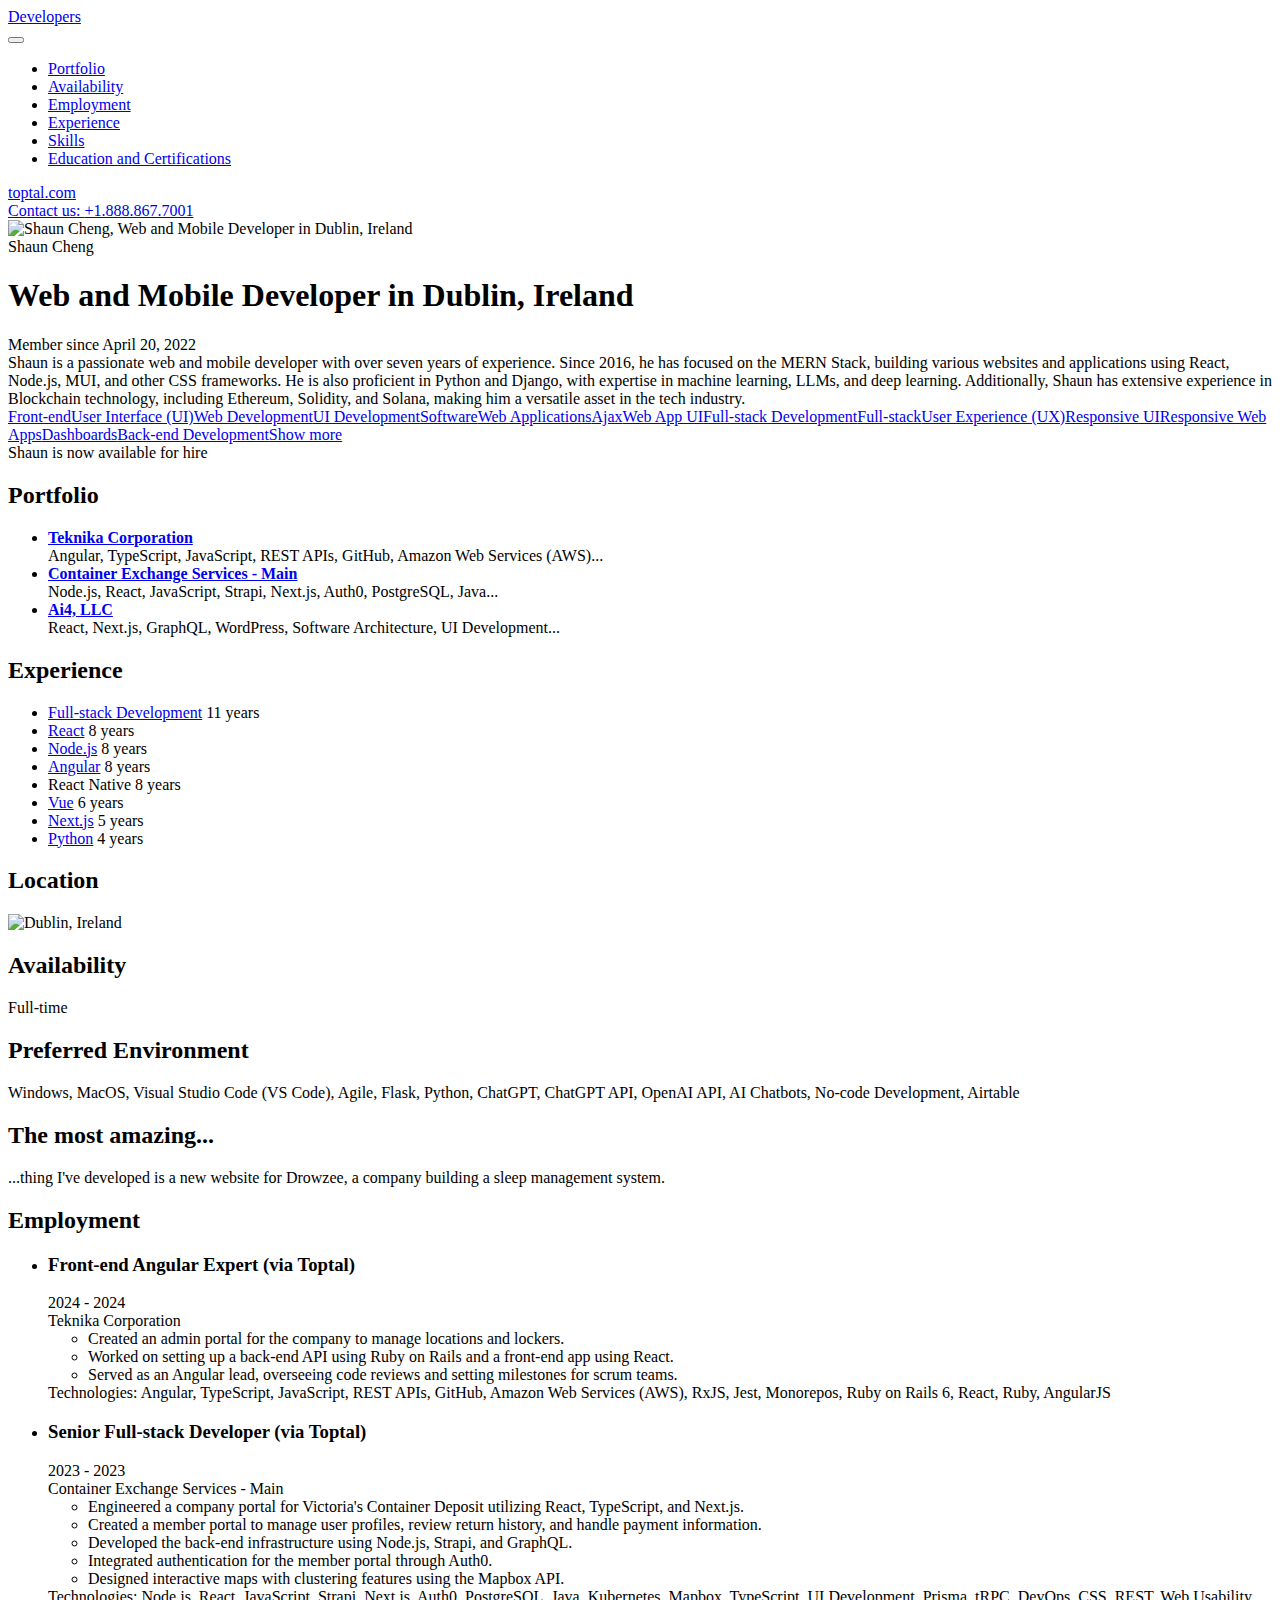
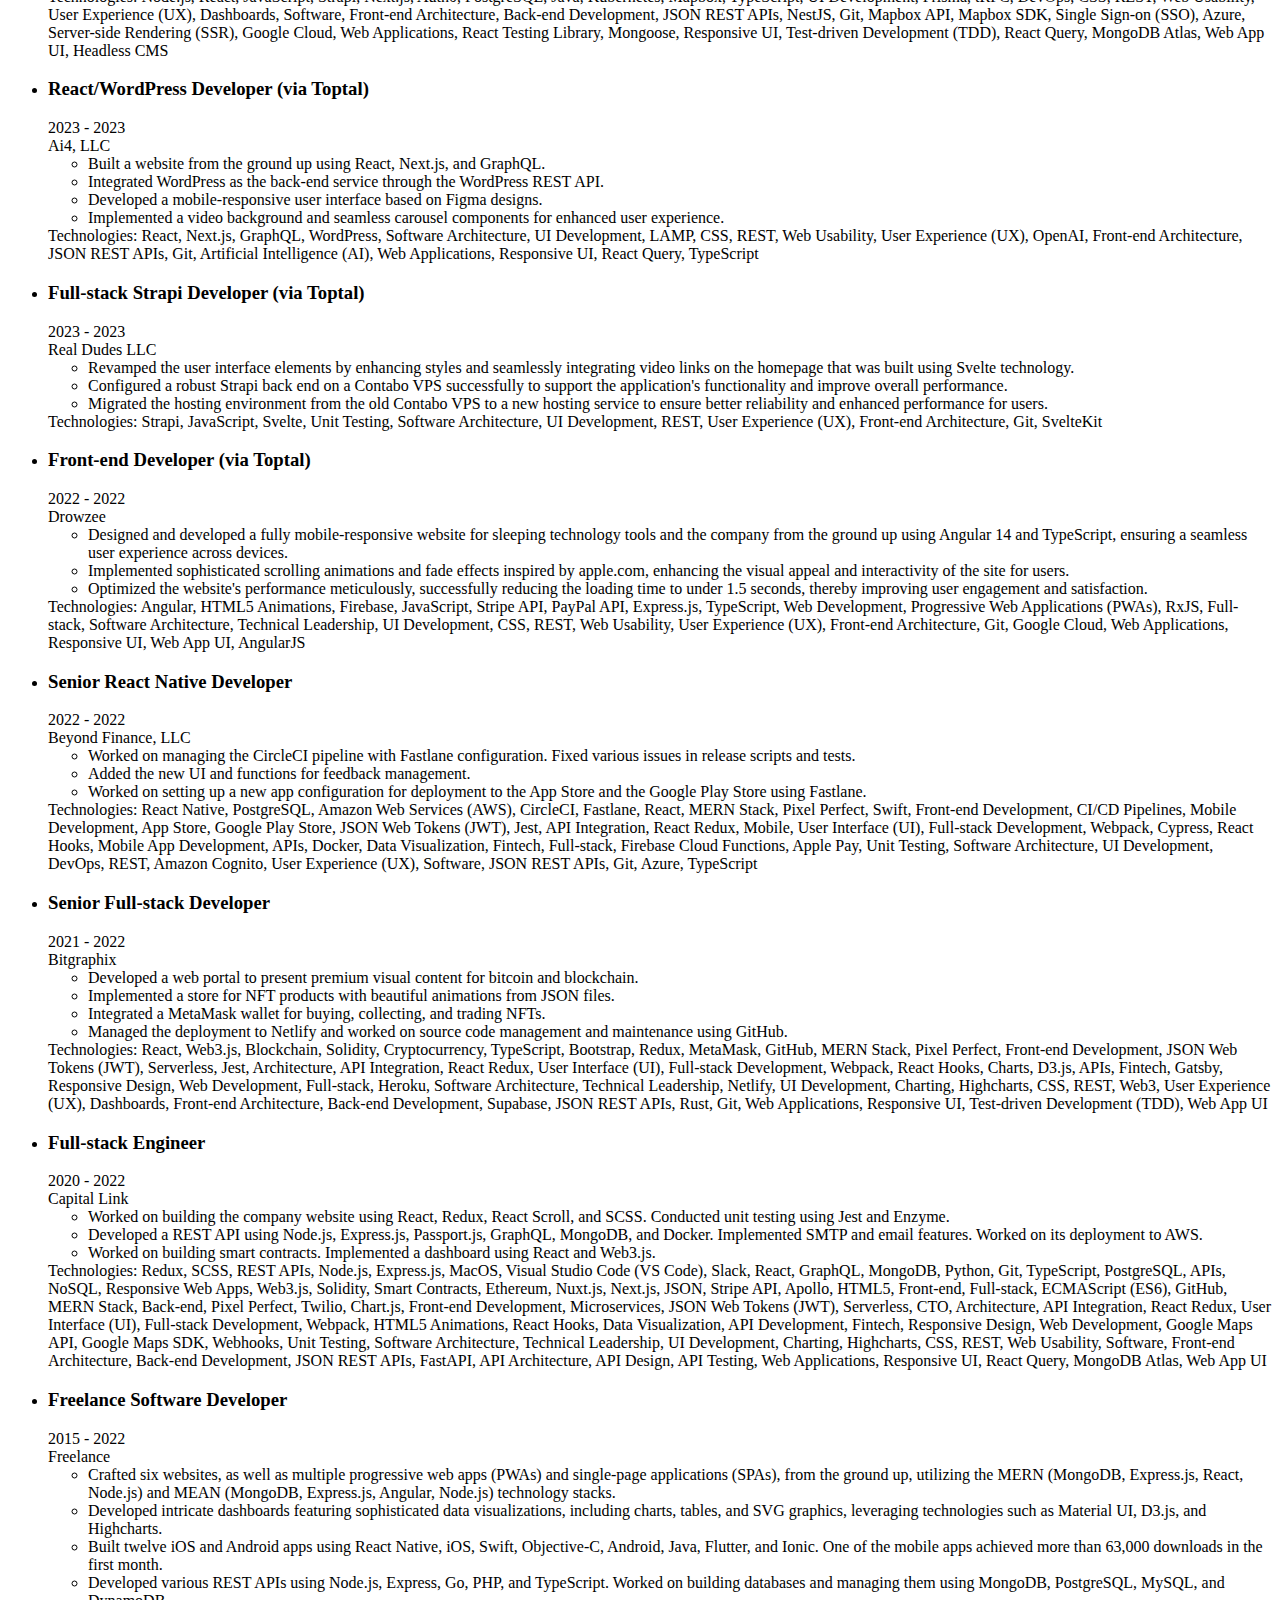
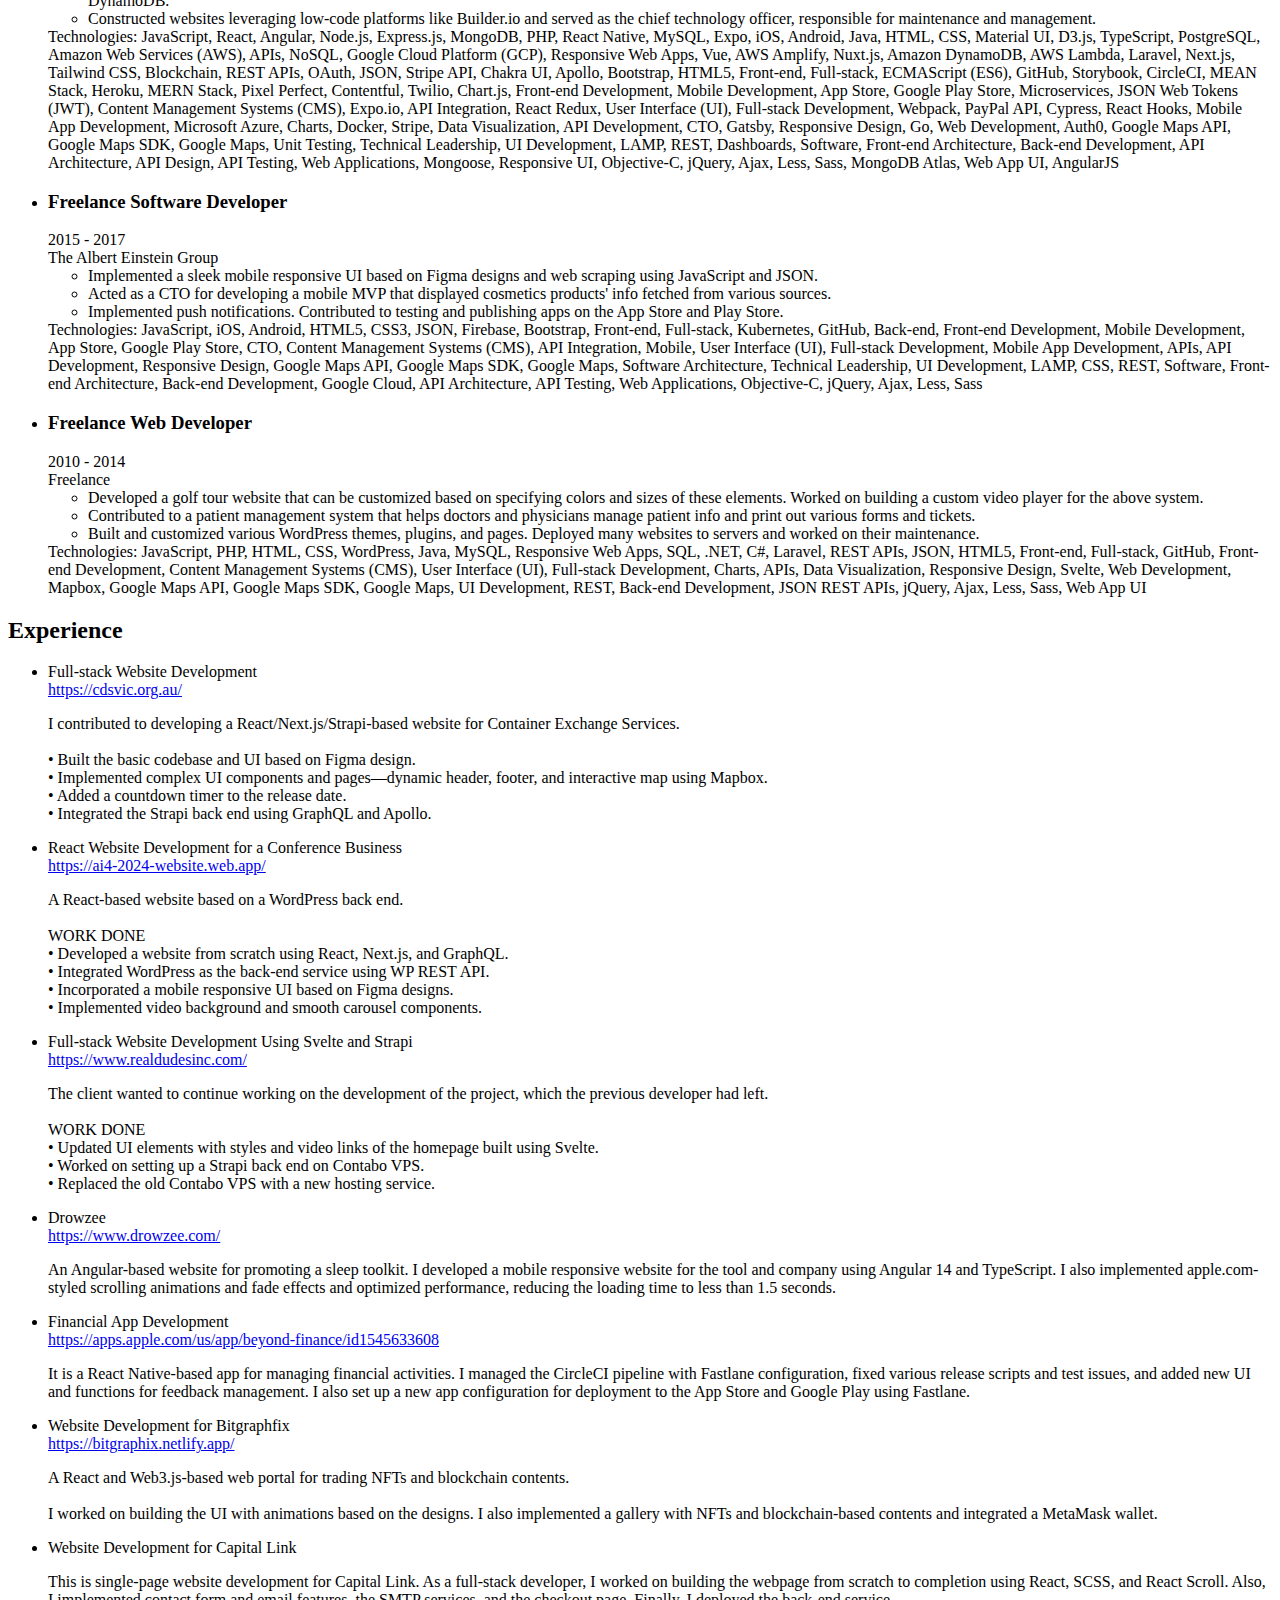
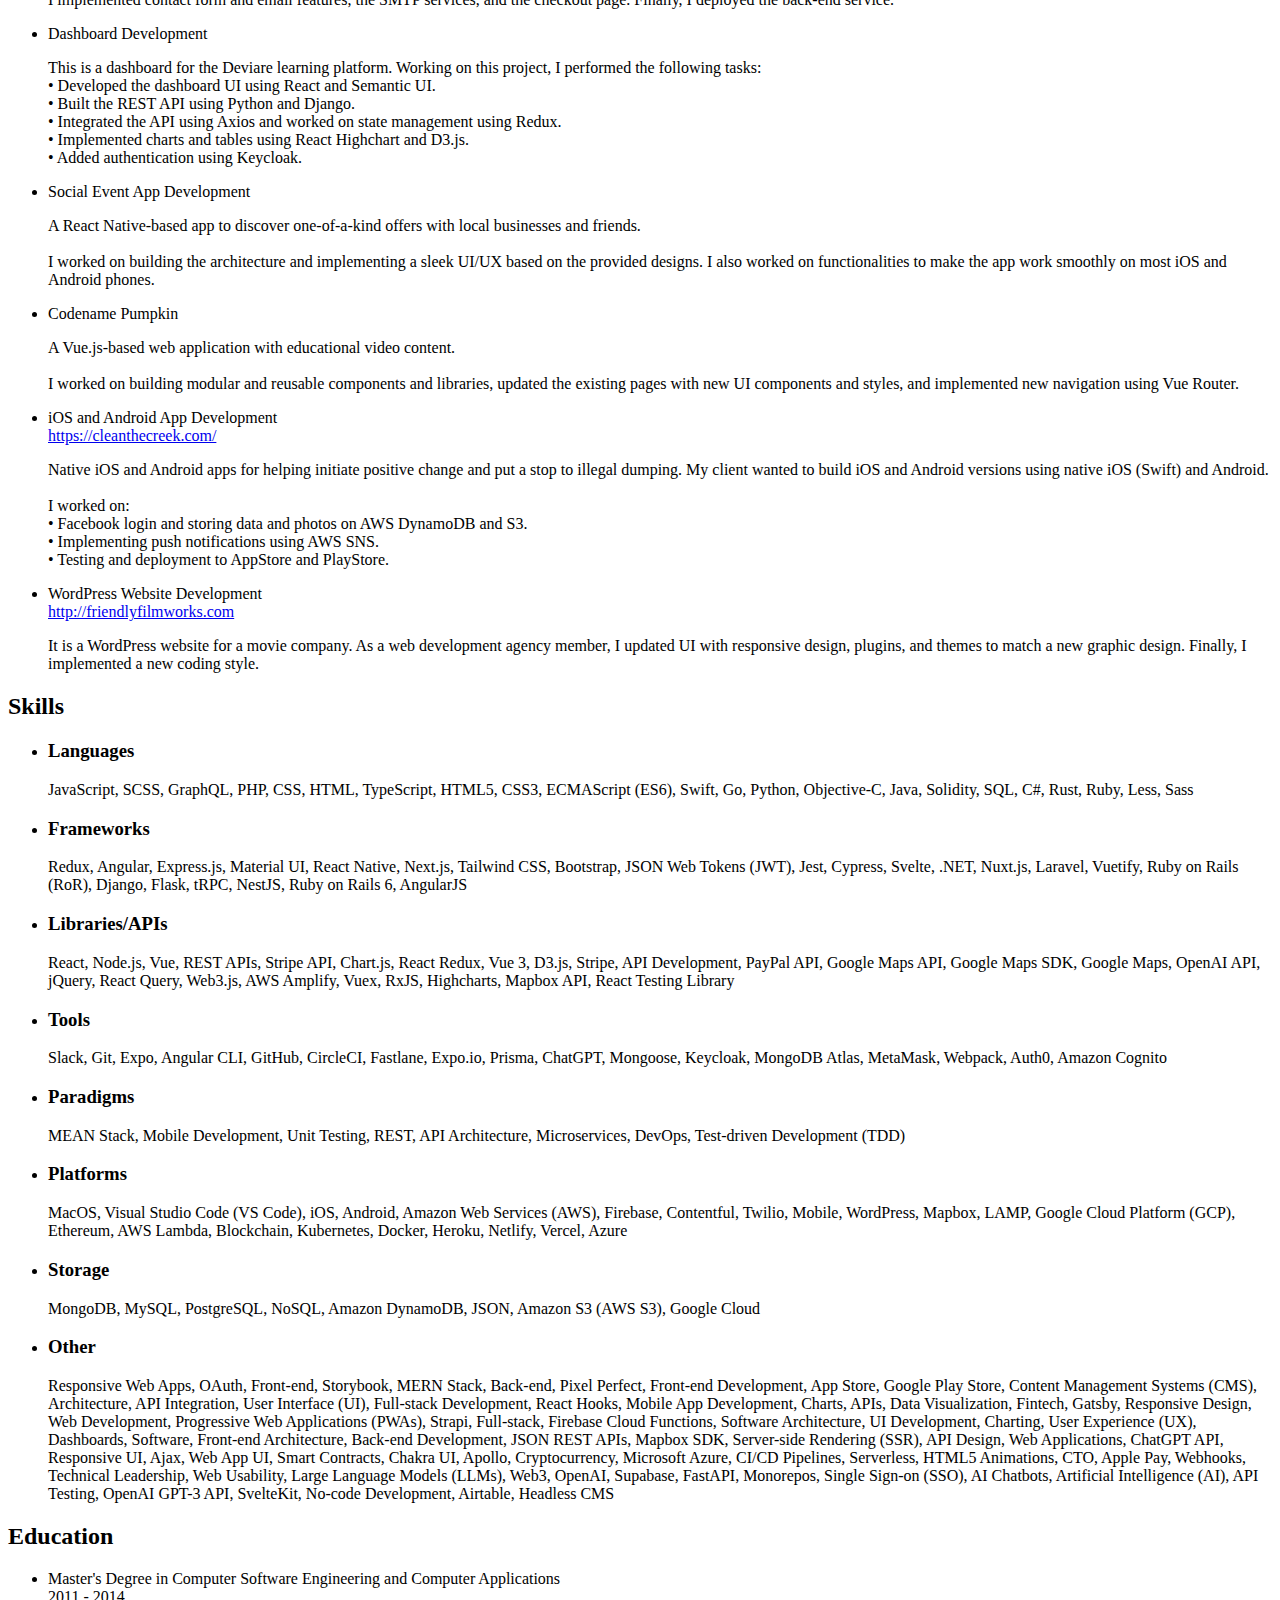
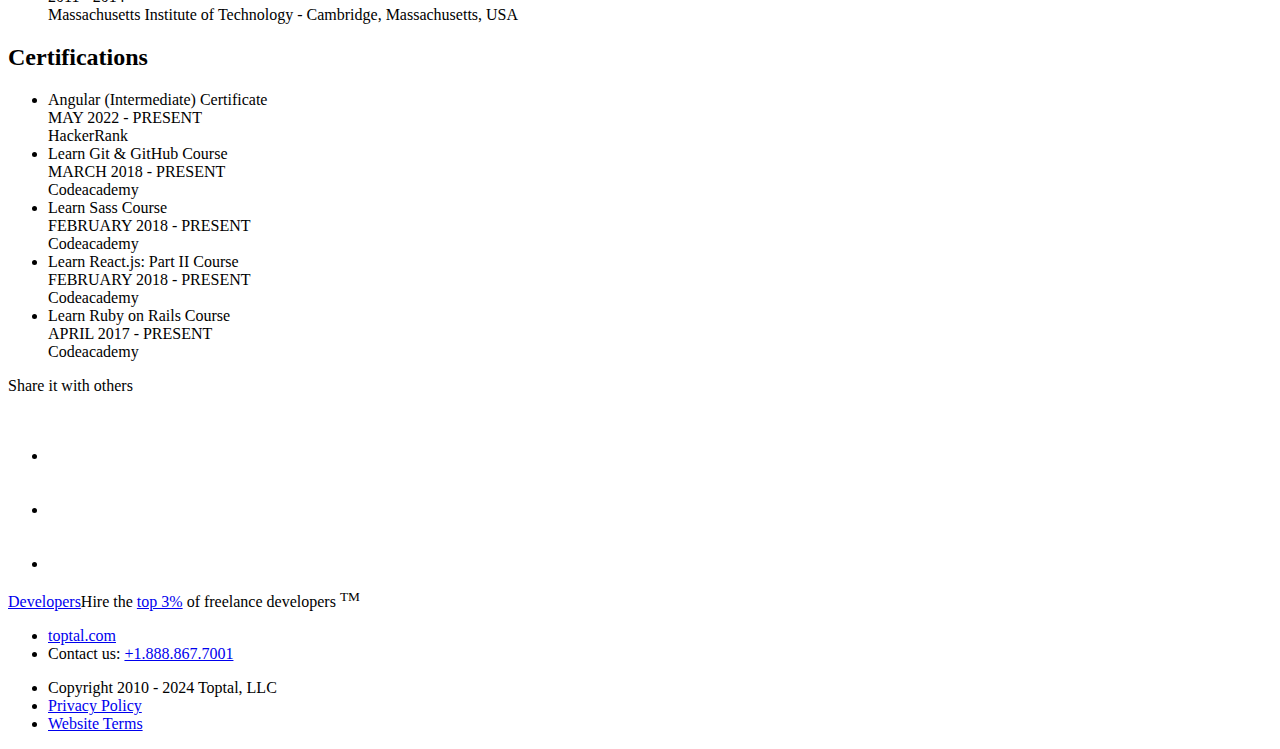
==== commit 9bc295b6: "Quick fix on locations" ====
--- a/index.html
+++ b/index.html
@@ -1,12 +1,12 @@
 <!DOCTYPE html>
 <!-- saved from url=(0052)https://www.toptal.com/resume/shaun-cheng#Experience -->
-<html class="body-wrapper flexbox js flexbox flexboxlegacy canvas canvastext webgl no-touch geolocation postmessage no-websqldatabase indexeddb hashchange history draganddrop websockets rgba hsla multiplebgs backgroundsize borderimage borderradius boxshadow textshadow opacity cssanimations csscolumns cssgradients cssreflections csstransforms csstransforms3d csstransitions fontface generatedcontent video audio localstorage sessionstorage webworkers no-applicationcache svg inlinesvg smil svgclippaths"><!--<![endif]--><head><meta http-equiv="Content-Type" content="text/html; charset=UTF-8"><title>Top Web and Mobile Developer in Hong Kong, Hong Kong: Shaun Cheng | Toptal</title>
-<meta name="description" content="Shaun Cheng is a freelance Web and Mobile Developer based in Hong Kong, Hong Kong with over 12 years of experience. Learn more about Shaun&#39;s portfolio.">
+<html class="body-wrapper flexbox js flexbox flexboxlegacy canvas canvastext webgl no-touch geolocation postmessage no-websqldatabase indexeddb hashchange history draganddrop websockets rgba hsla multiplebgs backgroundsize borderimage borderradius boxshadow textshadow opacity cssanimations csscolumns cssgradients cssreflections csstransforms csstransforms3d csstransitions fontface generatedcontent video audio localstorage sessionstorage webworkers no-applicationcache svg inlinesvg smil svgclippaths"><!--<![endif]--><head><meta http-equiv="Content-Type" content="text/html; charset=UTF-8"><title>Top Web and Mobile Developer in Dublin, Ireland: Shaun Cheng | Toptal</title>
+<meta name="description" content="Shaun Cheng is a freelance Web and Mobile Developer based in Dublin, Ireland with over 12 years of experience. Learn more about Shaun&#39;s portfolio.">
 <link rel="canonical" href="https://www.toptal.com/resume/shaun-cheng">
 <meta property="og:title" content="Shaun Cheng - Developers | Toptal">
 <meta property="og:description" content="Toptal&#39;s developers deliver results for clients. See why top companies and startups trust Toptal for their mission-critical projects.">
-<meta property="og:image" content="https://uploads.toptal.io/profile_photo/image/user/2721148/large_fe1b28a24347a37abff751cc51864821.jpg"><link rel="stylesheet" href="./Top Web and Mobile Developer in Hong Kong, Hong Kong_ Shaun Cheng _ Toptal_files/phoenix_resumes_styles-f63ecdcc07eff084c2ca78e89d969aa9d8893735.css" media="screen, print"><link href="https://assets.toptal.io/assets/front/static/favicons/favicon_c2c2ba.png" rel="icon"><!--[if IE]><link href="https://assets.toptal.io/assets/front/static/favicons/favicon_fd5e46.ico" rel="shortcut icon" /><![endif]--><link href="https://assets.toptal.io/assets/front/static/favicons/touch_x57_2ec58c.png" rel="apple-touch-icon-precomposed" sizes="57x57"><link href="https://assets.toptal.io/assets/front/static/favicons/touch_x72_7485f3.png" rel="apple-touch-icon-precomposed" sizes="72x72"><link href="https://assets.toptal.io/assets/front/static/favicons/touch_x114_01eb8c.png" rel="apple-touch-icon-precomposed" sizes="114x114"><link href="https://assets.toptal.io/assets/front/static/favicons/touch_x57_2ec58c.png" rel="apple-touch-icon-precomposed"><meta content="IE=edge,chrome=1" http-equiv="X-UA-Compatible"><meta content="width=device-width, initial-scale=1.0, maximum-scale=1.0, user-scalable=no" name="viewport"><meta content="app-id=1378985638" name="apple-itunes-app"><meta name="csrf-param" content="authenticity_token">
-<meta name="csrf-token" content="8m7C-xUKrXOB_zNPVclaogaKmz8VNrwGIEttBbGBWWp21BgyESEvML9kfdyoxHzXGKyauJF_HiaHab5oxx0tow"><link as="image" href="./Top Web and Mobile Developer in Hong Kong, Hong Kong_ Shaun Cheng _ Toptal_files/large_fe1b28a24347a37abff751cc51864821.jpg" rel="preload"><script type="text/javascript" async="" src="./Top Web and Mobile Developer in Hong Kong, Hong Kong_ Shaun Cheng _ Toptal_files/qevents.js.download"></script><script type="text/javascript" async="" src="./Top Web and Mobile Developer in Hong Kong, Hong Kong_ Shaun Cheng _ Toptal_files/f.txt"></script><script type="text/javascript" src="./Top Web and Mobile Developer in Hong Kong, Hong Kong_ Shaun Cheng _ Toptal_files/commons.a61d7bea37d2de5d4b69.js.gz" async="" status="loaded"></script><script type="text/javascript" src="./Top Web and Mobile Developer in Hong Kong, Hong Kong_ Shaun Cheng _ Toptal_files/js" async="" status="loaded"></script><script type="text/javascript" src="./Top Web and Mobile Developer in Hong Kong, Hong Kong_ Shaun Cheng _ Toptal_files/quora-conversion-pixel.dynamic.js.gz" async="" status="loaded"></script><script type="text/javascript" src="./Top Web and Mobile Developer in Hong Kong, Hong Kong_ Shaun Cheng _ Toptal_files/adwords.dynamic.js.gz" async="" status="loaded"></script><script type="text/javascript" src="./Top Web and Mobile Developer in Hong Kong, Hong Kong_ Shaun Cheng _ Toptal_files/2c69bee66ca16e286c8a.js.download" async="" status="loaded"></script><script type="text/javascript" async="" src="./Top Web and Mobile Developer in Hong Kong, Hong Kong_ Shaun Cheng _ Toptal_files/analytics.js.download"></script><script type="text/javascript" async="" src="./Top Web and Mobile Developer in Hong Kong, Hong Kong_ Shaun Cheng _ Toptal_files/insight.min.js.download"></script><script async="" src="https://assets.adstage.io/analytics.js"></script><script type="text/javascript" async="" src="./Top Web and Mobile Developer in Hong Kong, Hong Kong_ Shaun Cheng _ Toptal_files/analytics.min.js.download"></script><script type="text/javascript" src="./Top Web and Mobile Developer in Hong Kong, Hong Kong_ Shaun Cheng _ Toptal_files/script.js.download"></script><style type="text/css"></style><script attributionsrc="" type="text/javascript" async="" src="./Top Web and Mobile Developer in Hong Kong, Hong Kong_ Shaun Cheng _ Toptal_files/f(1).txt"></script><script attributionsrc="" type="text/javascript" async="" src="./Top Web and Mobile Developer in Hong Kong, Hong Kong_ Shaun Cheng _ Toptal_files/f(2).txt"></script></head><body class="body resume-body resume_external " data-router="anchors" data-view="layout#layout"><header class="layout-header is-navigation-sticky" data-extra-offset="0" data-min-width="1" data-role="main_menu_wrapper" data-view="resumes#header"><div class="layout-header-row"><div class="layout-header-row_inner"><a class="for-developers layout-logo" href="https://www.toptal.com/developers">Developers</a><nav class="page_navigation resume-nav is-collapsed" data-role="navigation"><button class="resume-nav-menu_button is-collapsed" data-role="menu_button"><span></span><span></span><span></span></button><ul><li><a class="page_navigation-link" data-role="anchor_link" href="https://www.toptal.com/resume/shaun-cheng#Portfolio">Portfolio</a></li><li><a class="page_navigation-link" data-role="anchor_link" href="https://www.toptal.com/resume/shaun-cheng#Availability">Availability</a></li><li><a class="page_navigation-link" data-role="anchor_link" href="https://www.toptal.com/resume/shaun-cheng#Employment">Employment</a></li><li><a class="page_navigation-link is-selected" data-role="anchor_link" href="https://www.toptal.com/resume/shaun-cheng#Experience">Experience</a></li><li><a class="page_navigation-link" data-role="anchor_link" href="https://www.toptal.com/resume/shaun-cheng#Skills">Skills</a></li><li><a class="page_navigation-link" data-role="anchor_link" href="https://www.toptal.com/resume/shaun-cheng#EducationandCertifications">Education and Certifications</a></li></ul></nav><div class="layout-header-contact-cta"><a href="https://www.toptal.com/">toptal.com </a><br><a href="tel:+18888677001" rel="noopener noreferrer"><span class="phone-label">Contact us: </span>+1.888.867.7001 </a></div></div></div></header><div class="layout has-top_margin" data-role="main_content"><div class="layout-shadow"><div class="layout-content is-white"><div class="grid-row"><div class="grid-row-inner"><div class="resume_section resume_top-section" data-view="resumes#top-aligner"><div class="resume_top-left" data-role="left_panel"><div class="resume_top-photo_wrapper"><img alt="Shaun Cheng, Web and Mobile Developer in Hong Kong, Hong Kong" class="resume_top-photo" width="380" height="380" src="./Top Web and Mobile Developer in Hong Kong, Hong Kong_ Shaun Cheng _ Toptal_files/large_fe1b28a24347a37abff751cc51864821.jpg" data-nsfw-filter-status="sfw" style="visibility: visible;"></div></div><div class="resume_top-right" data-role="right_panel"><div class="resume_top-info"><div class="resume_top-info_name" data-slug="shaun-cheng" data-target-role="Developer">Shaun Cheng</div><div class="resume_top-info_short_description" data-talent_title="Web and Mobile Developer"><h1 class="resume_top-info_location">Web and Mobile Developer in Hong Kong, Hong Kong</h1><div class="resume_top-info_since">Member since April 20, 2022</div></div><div class="resume_top-info_bio" data-role="description">Shaun is a passionate web and mobile developer with over seven years of experience. Since 2016, he has focused on the MERN Stack, building various websites and applications using React, Node.js, MUI, and other CSS frameworks. He is also proficient in Python and Django, with expertise in machine learning, LLMs, and deep learning. Additionally, Shaun has extensive experience in Blockchain technology, including Ethereum, Solidity, and Solana, making him a versatile asset in the tech industry.</div></div><div class="resume_top-tags" data-max-rows="2" data-role="tags_list" style="max-height: none;"><a class="tag is-expert" data-gql-id="VjEtU2tpbGxTZXQtMzk1OTY4MA" data-role="tag" href="https://www.toptal.com/front-end">Front-end</a><a class="tag is-expert" data-gql-id="VjEtU2tpbGxTZXQtNDE0OTcxNg" data-role="tag" href="https://www.toptal.com/ui">User Interface (UI)</a><a class="tag is-expert" data-gql-id="VjEtU2tpbGxTZXQtNDM4MzU3OA" data-role="tag" href="https://www.toptal.com/web">Web Development</a><a class="tag is-expert" data-gql-id="VjEtU2tpbGxTZXQtNTA1Mzk4OA" data-role="tag" href="https://www.toptal.com/ui">UI Development</a><a class="tag is-expert" data-gql-id="VjEtU2tpbGxTZXQtNTk4NzA2Mw" data-role="tag" href="https://www.toptal.com/software">Software</a><a class="tag is-expert" data-gql-id="VjEtU2tpbGxTZXQtNjI3MzIwOA" data-role="tag" href="https://www.toptal.com/web-application">Web Applications</a><a class="tag is-expert" data-gql-id="VjEtU2tpbGxTZXQtNjM0ODYxMg" data-role="tag" href="https://www.toptal.com/ajax">Ajax</a><a class="tag is-expert" data-gql-id="VjEtU2tpbGxTZXQtNjQwMDI0Mw" data-role="tag" href="https://www.toptal.com/ui">Web App UI</a><a class="tag is-expert" data-gql-id="VjEtU2tpbGxTZXQtNDE2OTM3NQ" data-role="tag" href="https://www.toptal.com/full-stack">Full-stack Development</a><a class="tag is-expert" data-gql-id="VjEtU2tpbGxTZXQtNDYyMDQ2NA" data-role="tag" href="https://www.toptal.com/full-stack">Full-stack</a><a class="tag is-expert" data-gql-id="VjEtU2tpbGxTZXQtNTk4NDk1OQ" data-role="tag" href="https://www.toptal.com/ux">User Experience (UX)</a><a class="tag is-expert" data-gql-id="VjEtU2tpbGxTZXQtNjMzOTY2NA" data-role="tag" href="https://www.toptal.com/ui">Responsive UI</a><a class="tag is-expert" data-gql-id="VjEtU2tpbGxTZXQtMzcwMjYyMw" data-role="tag" href="https://www.toptal.com/responsive-web">Responsive Web Apps</a><a class="tag is-expert" data-gql-id="VjEtU2tpbGxTZXQtNTk4NTk5OQ" data-role="tag" href="https://www.toptal.com/dashboard">Dashboards</a><a class="tag is-expert" data-gql-id="VjEtU2tpbGxTZXQtNjAwNzI1Nw" data-role="tag" href="https://www.toptal.com/back-end">Back-end Development</a><a class="tag is-more is-hidden" data-role="more_tags_link" href="https://www.toptal.com/resume/shaun-cheng#">Show more</a></div></div></div></div></div><div class="grid-row"><div class="grid-row-inner"><div class="resume_section for-hire_block mobile_app-hide"><div class="resume_hire_block is-available"><div class="resume_hire_block-text">Shaun is now <span class="resume_hire_block-availability is-green">available</span> for hire</div><div class="resume_hire_block-actions"></div></div></div></div></div><div class="grid-row" id="Portfolio"><div class="grid-row-inner"><div class="resume_section has-no_bottom_border_on_mobile for-details" data-role="resume-details" data-view="resumes#details-height"><div class="resume_details-col is-1_of_3 is-1_of_2_for_printing for-portfolio" data-role="details-cell"><div class="resume_details-item"><div class="resume_details-item_inner for-portfolio"><h2 class="resume_details-title">Portfolio</h2><ul class="resume_details-list js-portfolio_section"><li class="resume_details-list_item"><strong><a href="https://www.toptal.com/resume/shaun-cheng#employment-259822">Teknika Corporation</a></strong><div class="muted">Angular, TypeScript, JavaScript, REST APIs, GitHub, Amazon Web Services (AWS)...</div></li><li class="resume_details-list_item"><strong><a href="https://www.toptal.com/resume/shaun-cheng#employment-248661">Container Exchange Services - Main</a></strong><div class="muted">Node.js, React, JavaScript, Strapi, Next.js, Auth0, PostgreSQL, Java...</div></li><li class="resume_details-list_item"><strong><a href="https://www.toptal.com/resume/shaun-cheng#employment-247681">Ai4, LLC</a></strong><div class="muted">React, Next.js, GraphQL, WordPress, Software Architecture, UI Development...</div></li></ul></div></div></div><div class="resume_details-col resume_details-experience is-1_of_3 is-1_of_2_for_printing  for-experience" data-role="details-cell"><div class="resume_details-item"><div class="resume_details-item_inner for-experience"><h2 class="resume_details-title">Experience</h2><ul class="resume_details-list js-experience_section"><li class="resume_details-list_item" data-gql-id="VjEtU2tpbGxTZXQtNDE2OTM3NQ"><a class="resume_details-list_item_name is-link" href="https://www.toptal.com/full-stack">Full-stack Development</a><span class="muted"> 11 years</span></li><li class="resume_details-list_item" data-gql-id="VjEtU2tpbGxTZXQtMzY4NzI3OQ"><a class="resume_details-list_item_name is-link" href="https://www.toptal.com/react">React</a><span class="muted"> 8 years</span></li><li class="resume_details-list_item" data-gql-id="VjEtU2tpbGxTZXQtMzY4NzI4Mg"><a class="resume_details-list_item_name is-link" href="https://www.toptal.com/nodejs">Node.js</a><span class="muted"> 8 years</span></li><li class="resume_details-list_item" data-gql-id="VjEtU2tpbGxTZXQtMzY4NzI4MQ"><a class="resume_details-list_item_name is-link" href="https://www.toptal.com/angular">Angular</a><span class="muted"> 8 years</span></li><li class="resume_details-list_item" data-gql-id="VjEtU2tpbGxTZXQtMzY4NzgxMg"><span class="resume_details-list_item_name">React Native</span><span class="muted"> 8 years</span></li><li class="resume_details-list_item" data-gql-id="VjEtU2tpbGxTZXQtMzY4NzQ1NA"><a class="resume_details-list_item_name is-link" href="https://www.toptal.com/vue-js">Vue</a><span class="muted"> 6 years</span></li><li class="resume_details-list_item" data-gql-id="VjEtU2tpbGxTZXQtMzcyMTYxNg"><a class="resume_details-list_item_name is-link" href="https://www.toptal.com/next-js">Next.js</a><span class="muted"> 5 years</span></li><li class="resume_details-list_item" data-gql-id="VjEtU2tpbGxTZXQtNDM5NzA2Ng"><a class="resume_details-list_item_name is-link" href="https://www.toptal.com/python">Python</a><span class="muted"> 4 years</span></li></ul></div></div></div><div class="resume_details-col is-beige resume_details-map_wrapper hide_in_webview is-1_of_3 is-hidden_for_printing" data-role="details-cell"><h2 class="resume_details-title">Location</h2><div class="resume_details-item resume_details-map" data-view="resumes#talent-location"><img class="resume_details-map_image" alt="Hong Kong, Hong Kong" loading="lazy" src="./Top Web and Mobile Developer in Hong Kong, Hong Kong_ Shaun Cheng _ Toptal_files/staticmap" width="668" height="668" data-nsfw-filter-status="sfw" style="visibility: visible;"><div class="resume_details-fullscreen-map"><div class="resume_details-fullscreen-map-close" data-role="fullscreen-map-close"></div><div class="resume_details-fullscreen-map-container" data-location="Hong Kong, Hong Kong" data-role="fullscreen-map-container"></div></div></div></div></div></div></div><div class="grid-row" id="Availability"><div class="grid-row-inner"><div class="resume_section has-no_bottom_border_on_mobile for-details" data-role="resume-details" data-view="resumes#details-height"><div class="resume_details-col is-1_of_3 is-1_of_2_for_printing" data-role="details-cell"><div class="resume_details-item"><div class="resume_details-item_inner for-availability"><h2 class="resume_details-title">Availability</h2><div class="resume_details-text">Full-time</div></div></div></div><div class="resume_details-col is-1_of_3 is-1_of_2_for_printing for-preferred-environment" data-role="details-cell"><div class="resume_details-item"><div class="resume_details-item_inner for-preferred-environment"><h2 class="resume_details-title">Preferred Environment</h2><div class="resume_details-text">Windows, MacOS, Visual Studio Code (VS Code), Agile, Flask, Python, ChatGPT, ChatGPT API, OpenAI API, AI Chatbots, No-code Development, Airtable</div></div></div></div><div class="resume_details-col resume_details-amazing_thing is-1_of_3 is-growing  for-the-most-amazing..." data-role="details-cell"><div class="resume_details-item"><div class="resume_details-item_inner for-the-most-amazing"><h2 class="resume_details-title">The most amazing...</h2><div class="muted resume_details-amazing_thing_content"><div class="opening_quote"></div>...thing I've developed is a new website for Drowzee, a company building a sleep management system.<div class="closing_quote"></div></div></div></div></div></div></div></div><div class="grid-row" id="Employment"><div class="grid-row-inner"><div class="resume_section js-employments" data-view="resumes#employment"><div class="resume_section-inner"><h2 class="resume_section-title has-default_offset">Employment</h2><div class="resume_section-content"><ul><li class="resume_section-content_item" data-gql-id="VjEtRW1wbG95bWVudC0yNTk4MjI" data-role="item" id="employment-259822"><div class="resume_section-content_row"><h3 class="resume_section-content_title has-range">Front-end Angular Expert (via Toptal) </h3><div class="resume_section-content_range">2024 - 2024</div><div class="resume_section-content_subtitle">Teknika Corporation</div></div><div class="muted"><ul><li>Created an admin portal for the company to manage locations and lockers.</li><li>Worked on setting up a back-end API using Ruby on Rails and a front-end app using React.</li><li>Served as an Angular lead, overseeing code reviews and setting milestones for scrum teams.</li></ul><div class="js-technologies">Technologies: Angular, TypeScript, JavaScript, REST APIs, GitHub, Amazon Web Services (AWS), RxJS, Jest, Monorepos, Ruby on Rails 6, React, Ruby, AngularJS</div></div></li><li class="resume_section-content_item" data-gql-id="VjEtRW1wbG95bWVudC0yNDg2NjE" data-role="item" id="employment-248661"><div class="resume_section-content_row"><h3 class="resume_section-content_title has-range">Senior Full-stack Developer (via Toptal)</h3><div class="resume_section-content_range">2023 - 2023</div><div class="resume_section-content_subtitle">Container Exchange Services - Main</div></div><div class="muted"><ul><li>Engineered a company portal for Victoria's Container Deposit utilizing React, TypeScript, and Next.js.</li><li>Created a member portal to manage user profiles, review return history, and handle payment information.</li><li>Developed the back-end infrastructure using Node.js, Strapi, and GraphQL.</li><li>Integrated authentication for the member portal through Auth0.</li><li>Designed interactive maps with clustering features using the Mapbox API.</li></ul><div class="js-technologies">Technologies: Node.js, React, JavaScript, Strapi, Next.js, Auth0, PostgreSQL, Java, Kubernetes, Mapbox, TypeScript, UI Development, Prisma, tRPC, DevOps, CSS, REST, Web Usability, User Experience (UX), Dashboards, Software, Front-end Architecture, Back-end Development, JSON REST APIs, NestJS, Git, Mapbox API, Mapbox SDK, Single Sign-on (SSO), Azure, Server-side Rendering (SSR), Google Cloud, Web Applications, React Testing Library, Mongoose, Responsive UI, Test-driven Development (TDD), React Query, MongoDB Atlas, Web App UI, Headless CMS</div></div></li><li class="resume_section-content_item" data-gql-id="VjEtRW1wbG95bWVudC0yNDc2ODE" data-role="item" id="employment-247681"><div class="resume_section-content_row"><h3 class="resume_section-content_title has-range">React/WordPress Developer (via Toptal)</h3><div class="resume_section-content_range">2023 - 2023</div><div class="resume_section-content_subtitle">Ai4, LLC</div></div><div class="muted"><ul><li>Built a website from the ground up using React, Next.js, and GraphQL.</li><li>Integrated WordPress as the back-end service through the WordPress REST API.</li><li>Developed a mobile-responsive user interface based on Figma designs.</li><li>Implemented a video background and seamless carousel components for enhanced user experience.</li></ul><div class="js-technologies">Technologies: React, Next.js, GraphQL, WordPress, Software Architecture, UI Development, LAMP, CSS, REST, Web Usability, User Experience (UX), OpenAI, Front-end Architecture, JSON REST APIs, Git, Artificial Intelligence (AI), Web Applications, Responsive UI, React Query, TypeScript</div></div></li><li class="resume_section-content_item" data-gql-id="VjEtRW1wbG95bWVudC0yNDI4Mjc" data-role="item" id="employment-242827"><div class="resume_section-content_row"><h3 class="resume_section-content_title has-range">Full-stack Strapi Developer (via Toptal) </h3><div class="resume_section-content_range">2023 - 2023</div><div class="resume_section-content_subtitle">Real Dudes LLC</div></div><div class="muted"><ul><li>Revamped the user interface elements by enhancing styles and seamlessly integrating video links on the homepage that was built using Svelte technology.</li><li>Configured a robust Strapi back end on a Contabo VPS successfully to support the application's functionality and improve overall performance.</li><li>Migrated the hosting environment from the old Contabo VPS to a new hosting service to ensure better reliability and enhanced performance for users.</li></ul><div class="js-technologies">Technologies: Strapi, JavaScript, Svelte, Unit Testing, Software Architecture, UI Development, REST, User Experience (UX), Front-end Architecture, Git, SvelteKit</div></div></li><li class="resume_section-content_item" data-gql-id="VjEtRW1wbG95bWVudC0yMzU0ODc" data-role="item" id="employment-235487"><div class="resume_section-content_row"><h3 class="resume_section-content_title has-range">Front-end Developer (via Toptal) </h3><div class="resume_section-content_range">2022 - 2022</div><div class="resume_section-content_subtitle">Drowzee</div></div><div class="muted"><ul><li>Designed and developed a fully mobile-responsive website for sleeping technology tools and the company from the ground up using Angular 14 and TypeScript, ensuring a seamless user experience across devices.</li><li>Implemented sophisticated scrolling animations and fade effects inspired by apple.com, enhancing the visual appeal and interactivity of the site for users.</li><li>Optimized the website's performance meticulously, successfully reducing the loading time to under 1.5 seconds, thereby improving user engagement and satisfaction.</li></ul><div class="js-technologies">Technologies: Angular, HTML5 Animations, Firebase, JavaScript, Stripe API, PayPal API, Express.js, TypeScript, Web Development, Progressive Web Applications (PWAs), RxJS, Full-stack, Software Architecture, Technical Leadership, UI Development, CSS, REST, Web Usability, User Experience (UX), Front-end Architecture, Git, Google Cloud, Web Applications, Responsive UI, Web App UI, AngularJS</div></div></li><li class="resume_section-content_item" data-gql-id="VjEtRW1wbG95bWVudC0yMjM2Njg" data-role="item" id="employment-223668"><div class="resume_section-content_row"><h3 class="resume_section-content_title has-range">Senior React Native Developer </h3><div class="resume_section-content_range">2022 - 2022</div><div class="resume_section-content_subtitle">Beyond Finance, LLC</div></div><div class="muted"><ul><li>Worked on managing the CircleCI pipeline with Fastlane configuration. Fixed various issues in release scripts and tests.</li><li>Added the new UI and functions for feedback management.</li><li>Worked on setting up a new app configuration for deployment to the App Store and the Google Play Store using Fastlane.</li></ul><div class="js-technologies">Technologies: React Native, PostgreSQL, Amazon Web Services (AWS), CircleCI, Fastlane, React, MERN Stack, Pixel Perfect, Swift, Front-end Development, CI/CD Pipelines, Mobile Development, App Store, Google Play Store, JSON Web Tokens (JWT), Jest, API Integration, React Redux, Mobile, User Interface (UI), Full-stack Development, Webpack, Cypress, React Hooks, Mobile App Development, APIs, Docker, Data Visualization, Fintech, Full-stack, Firebase Cloud Functions, Apple Pay, Unit Testing, Software Architecture, UI Development, DevOps, REST, Amazon Cognito, User Experience (UX), Software, JSON REST APIs, Git, Azure, TypeScript</div></div></li><li class="resume_section-content_item" data-gql-id="VjEtRW1wbG95bWVudC0yMjM4MjA" data-role="item" id="employment-223820"><div class="resume_section-content_row"><h3 class="resume_section-content_title has-range">Senior Full-stack Developer</h3><div class="resume_section-content_range">2021 - 2022</div><div class="resume_section-content_subtitle">Bitgraphix</div></div><div class="muted"><ul><li>Developed a web portal to present premium visual content for bitcoin and blockchain.</li><li>Implemented a store for NFT products with beautiful animations from JSON files.</li><li>Integrated a MetaMask wallet for buying, collecting, and trading NFTs.</li><li>Managed the deployment to Netlify and worked on source code management and maintenance using GitHub.</li></ul><div class="js-technologies">Technologies: React, Web3.js, Blockchain, Solidity, Cryptocurrency, TypeScript, Bootstrap, Redux, MetaMask, GitHub, MERN Stack, Pixel Perfect, Front-end Development, JSON Web Tokens (JWT), Serverless, Jest, Architecture, API Integration, React Redux, User Interface (UI), Full-stack Development, Webpack, React Hooks, Charts, D3.js, APIs, Fintech, Gatsby, Responsive Design, Web Development, Full-stack, Heroku, Software Architecture, Technical Leadership, Netlify, UI Development, Charting, Highcharts, CSS, REST, Web3, User Experience (UX), Dashboards, Front-end Architecture, Back-end Development, Supabase, JSON REST APIs, Rust, Git, Web Applications, Responsive UI, Test-driven Development (TDD), Web App UI</div></div></li><li class="resume_section-content_item" data-gql-id="VjEtRW1wbG95bWVudC0yMTMzNjE" data-role="item" id="employment-213361"><div class="resume_section-content_row"><h3 class="resume_section-content_title has-range">Full-stack Engineer</h3><div class="resume_section-content_range">2020 - 2022</div><div class="resume_section-content_subtitle">Capital Link</div></div><div class="muted"><ul><li>Worked on building the company website using React, Redux, React Scroll, and SCSS. Conducted unit testing using Jest and Enzyme.</li><li>Developed a REST API using Node.js, Express.js, Passport.js, GraphQL, MongoDB, and Docker. Implemented SMTP and email features. Worked on its deployment to AWS.</li><li>Worked on building smart contracts. Implemented a dashboard using React and Web3.js.</li></ul><div class="js-technologies">Technologies: Redux, SCSS, REST APIs, Node.js, Express.js, MacOS, Visual Studio Code (VS Code), Slack, React, GraphQL, MongoDB, Python, Git, TypeScript, PostgreSQL, APIs, NoSQL, Responsive Web Apps, Web3.js, Solidity, Smart Contracts, Ethereum, Nuxt.js, Next.js, JSON, Stripe API, Apollo, HTML5, Front-end, Full-stack, ECMAScript (ES6), GitHub, MERN Stack, Back-end, Pixel Perfect, Twilio, Chart.js, Front-end Development, Microservices, JSON Web Tokens (JWT), Serverless, CTO, Architecture, API Integration, React Redux, User Interface (UI), Full-stack Development, Webpack, HTML5 Animations, React Hooks, Data Visualization, API Development, Fintech, Responsive Design, Web Development, Google Maps API, Google Maps SDK, Webhooks, Unit Testing, Software Architecture, Technical Leadership, UI Development, Charting, Highcharts, CSS, REST, Web Usability, Software, Front-end Architecture, Back-end Development, JSON REST APIs, FastAPI, API Architecture, API Design, API Testing, Web Applications, Responsive UI, React Query, MongoDB Atlas, Web App UI</div></div></li><li class="resume_section-content_item" data-gql-id="VjEtRW1wbG95bWVudC0yMTM1NTE" data-role="item" id="employment-213551"><div class="resume_section-content_row"><h3 class="resume_section-content_title has-range">Freelance Software Developer</h3><div class="resume_section-content_range">2015 - 2022</div><div class="resume_section-content_subtitle">Freelance</div></div><div class="muted"><ul><li>Crafted six websites, as well as multiple progressive web apps (PWAs) and single-page applications (SPAs), from the ground up, utilizing the MERN (MongoDB, Express.js, React, Node.js) and MEAN (MongoDB, Express.js, Angular, Node.js) technology stacks.</li><li>Developed intricate dashboards featuring sophisticated data visualizations, including charts, tables, and SVG graphics, leveraging technologies such as Material UI, D3.js, and Highcharts.</li><li>Built twelve iOS and Android apps using React Native, iOS, Swift, Objective-C, Android, Java, Flutter, and Ionic. One of the mobile apps achieved more than 63,000 downloads in the first month.</li><li>Developed various REST APIs using Node.js, Express, Go, PHP, and TypeScript. Worked on building databases and managing them using MongoDB, PostgreSQL, MySQL, and DynamoDB.</li><li>Constructed websites leveraging low-code platforms like Builder.io and served as the chief technology officer, responsible for maintenance and management.</li></ul><div class="js-technologies">Technologies: JavaScript, React, Angular, Node.js, Express.js, MongoDB, PHP, React Native, MySQL, Expo, iOS, Android, Java, HTML, CSS, Material UI, D3.js, TypeScript, PostgreSQL, Amazon Web Services (AWS), APIs, NoSQL, Google Cloud Platform (GCP), Responsive Web Apps, Vue, AWS Amplify, Nuxt.js, Amazon DynamoDB, AWS Lambda, Laravel, Next.js, Tailwind CSS, Blockchain, REST APIs, OAuth, JSON, Stripe API, Chakra UI, Apollo, Bootstrap, HTML5, Front-end, Full-stack, ECMAScript (ES6), GitHub, Storybook, CircleCI, MEAN Stack, Heroku, MERN Stack, Pixel Perfect, Contentful, Twilio, Chart.js, Front-end Development, Mobile Development, App Store, Google Play Store, Microservices, JSON Web Tokens (JWT), Content Management Systems (CMS), Expo.io, API Integration, React Redux, User Interface (UI), Full-stack Development, Webpack, PayPal API, Cypress, React Hooks, Mobile App Development, Microsoft Azure, Charts, Docker, Stripe, Data Visualization, API Development, CTO, Gatsby, Responsive Design, Go, Web Development, Auth0, Google Maps API, Google Maps SDK, Google Maps, Unit Testing, Technical Leadership, UI Development, LAMP, REST, Dashboards, Software, Front-end Architecture, Back-end Development, API Architecture, API Design, API Testing, Web Applications, Mongoose, Responsive UI, Objective-C, jQuery, Ajax, Less, Sass, MongoDB Atlas, Web App UI, AngularJS</div></div></li><li class="resume_section-content_item" data-gql-id="VjEtRW1wbG95bWVudC0yMTQ0OTI" data-role="item" id="employment-214492"><div class="resume_section-content_row"><h3 class="resume_section-content_title has-range">Freelance Software Developer</h3><div class="resume_section-content_range">2015 - 2017</div><div class="resume_section-content_subtitle">The Albert Einstein Group</div></div><div class="muted"><ul><li>Implemented a sleek mobile responsive UI based on Figma designs and web scraping using JavaScript and JSON.</li><li>Acted as a CTO for developing a mobile MVP that displayed cosmetics products' info fetched from various sources.</li><li>Implemented push notifications. Contributed to testing and publishing apps on the App Store and Play Store.</li></ul><div class="js-technologies">Technologies: JavaScript, iOS, Android, HTML5, CSS3, JSON, Firebase, Bootstrap, Front-end, Full-stack, Kubernetes, GitHub, Back-end, Front-end Development, Mobile Development, App Store, Google Play Store, CTO, Content Management Systems (CMS), API Integration, Mobile, User Interface (UI), Full-stack Development, Mobile App Development, APIs, API Development, Responsive Design, Google Maps API, Google Maps SDK, Google Maps, Software Architecture, Technical Leadership, UI Development, LAMP, CSS, REST, Software, Front-end Architecture, Back-end Development, Google Cloud, API Architecture, API Testing, Web Applications, Objective-C, jQuery, Ajax, Less, Sass</div></div></li><li class="resume_section-content_item" data-gql-id="VjEtRW1wbG95bWVudC0yMTM1NTQ" data-role="item" id="employment-213554"><div class="resume_section-content_row"><h3 class="resume_section-content_title has-range">Freelance Web Developer</h3><div class="resume_section-content_range">2010 - 2014</div><div class="resume_section-content_subtitle">Freelance</div></div><div class="muted"><ul><li>Developed a golf tour website that can be customized based on specifying colors and sizes of these elements. Worked on building a custom video player for the above system.</li><li>Contributed to a patient management system that helps doctors and physicians manage patient info and print out various forms and tickets.</li><li>Built and customized various WordPress themes, plugins, and pages. Deployed many websites to servers and worked on their maintenance.</li></ul><div class="js-technologies">Technologies: JavaScript, PHP, HTML, CSS, WordPress, Java, MySQL, Responsive Web Apps, SQL, .NET, C#, Laravel, REST APIs, JSON, HTML5, Front-end, Full-stack, GitHub, Front-end Development, Content Management Systems (CMS), User Interface (UI), Full-stack Development, Charts, APIs, Data Visualization, Responsive Design, Svelte, Web Development, Mapbox, Google Maps API, Google Maps SDK, Google Maps, UI Development, REST, Back-end Development, JSON REST APIs, jQuery, Ajax, Less, Sass, Web App UI</div></div></li></ul></div></div></div></div></div><div class="grid-row" id="Experience"><div class="grid-row-inner"><div class="resume_section js-experience for-experience"><div class="resume_section-inner"><h2 class="resume_section-title has-default_offset">Experience</h2><div class="resume_section-content"><ul><li class="resume_section-content_item" data-gql-id="VjEtUG9ydGZvbGlvSXRlbS0yMzk1MTQ"><div class="resume_section-content_title">Full-stack Website Development</div><div class="muted"><a class="" target="_blank" rel="noopener" href="https://cdsvic.org.au/">https://cdsvic.org.au/</a><p>I contributed to developing a React/Next.js/Strapi-based website for Container Exchange Services.<br><br>• Built the basic codebase and UI based on Figma design.<br>• Implemented complex UI components and pages—dynamic header, footer, and interactive map using Mapbox.<br>• Added a countdown timer to the release date.<br>• Integrated the Strapi back end using GraphQL and Apollo.</p></div></li><li class="resume_section-content_item" data-gql-id="VjEtUG9ydGZvbGlvSXRlbS0yMzg5MzA"><div class="resume_section-content_title">React Website Development for a Conference Business</div><div class="muted"><a class="" target="_blank" rel="noopener" href="https://ai4-2024-website.web.app/">https://ai4-2024-website.web.app/</a><p>A React-based website based on a WordPress back end.<br><br>WORK DONE<br>• Developed a website from scratch using React, Next.js, and GraphQL.<br>• Integrated WordPress as the back-end service using WP REST API.<br>• Incorporated a mobile responsive UI based on Figma designs.<br>• Implemented video background and smooth carousel components.</p></div></li><li class="resume_section-content_item" data-gql-id="VjEtUG9ydGZvbGlvSXRlbS0yMzYwNzU"><div class="resume_section-content_title">Full-stack Website Development Using Svelte and Strapi</div><div class="muted"><a class="" target="_blank" rel="noopener" href="https://www.realdudesinc.com/">https://www.realdudesinc.com/</a><p>The client wanted to continue working on the development of the project, which the previous developer had left.<br><br>WORK DONE<br>• Updated UI elements with styles and video links of the homepage built using Svelte.<br>• Worked on setting up a Strapi back end on Contabo VPS.<br>• Replaced the old Contabo VPS with a new hosting service.</p></div></li><li class="resume_section-content_item" data-gql-id="VjEtUG9ydGZvbGlvSXRlbS0yMzE3OTI"><div class="resume_section-content_title">Drowzee</div><div class="muted"><a class="" target="_blank" rel="noopener" href="https://www.drowzee.com/">https://www.drowzee.com/</a><p>An Angular-based website for promoting a sleep toolkit. I developed a mobile responsive website for the tool and company using Angular 14 and TypeScript. I also implemented apple.com-styled scrolling animations and fade effects and optimized performance, reducing the loading time to less than 1.5 seconds.</p></div></li><li class="resume_section-content_item" data-gql-id="VjEtUG9ydGZvbGlvSXRlbS0yMzExNjE"><div class="resume_section-content_title">Financial App Development</div><div class="muted"><a class="" target="_blank" rel="noopener" href="https://apps.apple.com/us/app/beyond-finance/id1545633608">https://apps.apple.com/us/app/beyond-finance/id1545633608</a><p>It is a React Native-based app for managing financial activities. I managed the CircleCI pipeline with Fastlane configuration, fixed various release scripts and test issues, and added new UI and functions for feedback management. I also set up a new app configuration for deployment to the App Store and Google Play using Fastlane.</p></div></li><li class="resume_section-content_item" data-gql-id="VjEtUG9ydGZvbGlvSXRlbS0yMjIyOTU"><div class="resume_section-content_title">Website Development for Bitgraphfix</div><div class="muted"><a class="" target="_blank" rel="noopener" href="https://bitgraphix.netlify.app/">https://bitgraphix.netlify.app/</a><p>A React and Web3.js-based web portal for trading NFTs and blockchain contents.<br><br>I worked on building the UI with animations based on the designs. I also implemented a gallery with NFTs and blockchain-based contents and integrated a MetaMask wallet.</p></div></li><li class="resume_section-content_item" data-gql-id="VjEtUG9ydGZvbGlvSXRlbS0yMTM4NzE"><div class="resume_section-content_title">Website Development for Capital Link</div><div class="muted"><p>This is single-page website development for Capital Link. As a full-stack developer, I worked on building the webpage from scratch to completion using React, SCSS, and React Scroll. Also, I implemented contact form and email features, the SMTP services, and the checkout page. Finally, I deployed the back-end service.</p></div></li><li class="resume_section-content_item" data-gql-id="VjEtUG9ydGZvbGlvSXRlbS0yMTM4ODU"><div class="resume_section-content_title">Dashboard Development</div><div class="muted"><p>This is a dashboard for the Deviare learning platform. Working on this project, I  performed the following tasks:<br>• Developed the dashboard UI using React and Semantic UI.<br>• Built the REST API using Python and Django.<br>• Integrated the API using Axios and worked on state management using Redux.<br>• Implemented charts and tables using React Highchart and D3.js.<br>• Added authentication using Keycloak.</p></div></li><li class="resume_section-content_item" data-gql-id="VjEtUG9ydGZvbGlvSXRlbS0yMTQwNDE"><div class="resume_section-content_title">Social Event App Development</div><div class="muted"><p>A React Native-based app to discover one-of-a-kind offers with local businesses and friends.<br><br>I worked on building the architecture and implementing a sleek UI/UX based on the provided designs. I also worked on functionalities to make the app work smoothly on most iOS and Android phones.</p></div></li><li class="resume_section-content_item" data-gql-id="VjEtUG9ydGZvbGlvSXRlbS0yMjYzNzI"><div class="resume_section-content_title">Codename Pumpkin</div><div class="muted"><p>A Vue.js-based web application with educational video content.<br><br>I worked on building modular and reusable components and libraries, updated the existing pages with new UI components and styles, and implemented new navigation using Vue Router.</p></div></li><li class="resume_section-content_item" data-gql-id="VjEtUG9ydGZvbGlvSXRlbS0yMjI1NzE"><div class="resume_section-content_title">iOS and Android App Development</div><div class="muted"><a class="" target="_blank" rel="noopener" href="https://cleanthecreek.com/">https://cleanthecreek.com/</a><p>Native iOS and Android apps for helping initiate positive change and put a stop to illegal dumping. My client wanted to build iOS and Android versions using native iOS (Swift) and Android.<br><br>I worked on:<br>• Facebook login and storing data and photos on AWS DynamoDB and S3.<br>• Implementing push notifications using AWS SNS.<br>• Testing and deployment to AppStore and PlayStore.</p></div></li><li class="resume_section-content_item" data-gql-id="VjEtUG9ydGZvbGlvSXRlbS0yMTM4ODI"><div class="resume_section-content_title">WordPress Website Development</div><div class="muted"><a class="" target="_blank" rel="noopener" href="http://friendlyfilmworks.com/">http://friendlyfilmworks.com</a><p>It is a WordPress website for a movie company. As a web development agency member, I updated UI with responsive design, plugins, and themes to match a new graphic design. Finally, I implemented a new coding style.</p></div></li></ul></div></div></div></div></div><div class="grid-row" id="Skills"><div class="grid-row-inner"><div class="resume_section js-skills" id="skills-list"><div class="resume_section-inner"><h2 class="resume_section-title has-default_offset">Skills</h2><div class="resume_section-content"><ul><li class="resume_section-content_item"><h3 class="resume_section-content_title">Languages</h3><div class="muted"><span data-gql-id="VjEtU2tpbGxTZXQtMzY4NzQ1Mw">JavaScript</span>, <span data-gql-id="VjEtU2tpbGxTZXQtMzY4NzkyNg">SCSS</span>, <span data-gql-id="VjEtU2tpbGxTZXQtMzY4ODA0OA">GraphQL</span>, <span data-gql-id="VjEtU2tpbGxTZXQtMzY4ODM0MQ">PHP</span>, <span data-gql-id="VjEtU2tpbGxTZXQtMzY4ODM0Mg">CSS</span>, <span data-gql-id="VjEtU2tpbGxTZXQtMzY4ODM0Mw">HTML</span>, <span data-gql-id="VjEtU2tpbGxTZXQtMzY5NTY2NA">TypeScript</span>, <span data-gql-id="VjEtU2tpbGxTZXQtMzcyNDI1OQ">HTML5</span>, <span data-gql-id="VjEtU2tpbGxTZXQtMzcyNDI2MA">CSS3</span>, <span data-gql-id="VjEtU2tpbGxTZXQtMzk3NTkxMQ">ECMAScript (ES6)</span>, <span data-gql-id="VjEtU2tpbGxTZXQtNDAzMjIzMA">Swift</span>, <span data-gql-id="VjEtU2tpbGxTZXQtNDM4MTAxNA">Go</span>, <span data-gql-id="VjEtU2tpbGxTZXQtNDM5NzA2Ng">Python</span>, <span data-gql-id="VjEtU2tpbGxTZXQtNjM0MTI2Nw">Objective-C</span>, <span data-gql-id="VjEtU2tpbGxTZXQtMzY4ODA3MA">Java</span>, <span data-gql-id="VjEtU2tpbGxTZXQtMzcwNzA1MQ">Solidity</span>, <span data-gql-id="VjEtU2tpbGxTZXQtMzcwNzA1Nw">SQL</span>, <span data-gql-id="VjEtU2tpbGxTZXQtMzcwNzA1OA">C#</span>, <span data-gql-id="VjEtU2tpbGxTZXQtNjAzNjYwOQ">Rust</span>, <span data-gql-id="VjEtU2tpbGxTZXQtNjMzMDk2Mw">Ruby</span>, <span data-gql-id="VjEtU2tpbGxTZXQtNjM0ODYxMw">Less</span>, <span data-gql-id="VjEtU2tpbGxTZXQtNjM0ODYxNA">Sass</span></div></li><li class="resume_section-content_item"><h3 class="resume_section-content_title">Frameworks</h3><div class="muted"><span data-gql-id="VjEtU2tpbGxTZXQtMzY4NzI4MA">Redux</span>, <span data-gql-id="VjEtU2tpbGxTZXQtMzY4NzI4MQ">Angular</span>, <span data-gql-id="VjEtU2tpbGxTZXQtMzY4NzI4Mw">Express.js</span>, <span data-gql-id="VjEtU2tpbGxTZXQtMzY4NzI4NQ">Material UI</span>, <span data-gql-id="VjEtU2tpbGxTZXQtMzY4NzgxMg">React Native</span>, <span data-gql-id="VjEtU2tpbGxTZXQtMzcyMTYxNg">Next.js</span>, <span data-gql-id="VjEtU2tpbGxTZXQtMzcyMTg2NA">Tailwind CSS</span>, <span data-gql-id="VjEtU2tpbGxTZXQtMzk1NDY4Nw">Bootstrap</span>, <span data-gql-id="VjEtU2tpbGxTZXQtNDA4MDE4Ng">JSON Web Tokens (JWT)</span>, <span data-gql-id="VjEtU2tpbGxTZXQtNDEyNzYzMQ">Jest</span>, <span data-gql-id="VjEtU2tpbGxTZXQtNDIwNjM3Nw">Cypress</span>, <span data-gql-id="VjEtU2tpbGxTZXQtNDM2Nzg5OA">Svelte</span>, <span data-gql-id="VjEtU2tpbGxTZXQtMzY4ODA2NA">.NET</span>, <span data-gql-id="VjEtU2tpbGxTZXQtMzcxMTIwMw">Nuxt.js</span>, <span data-gql-id="VjEtU2tpbGxTZXQtMzcxOTkzMQ">Laravel</span>, <span data-gql-id="VjEtU2tpbGxTZXQtNDE3MzQ0NA">Vuetify</span>, <span data-gql-id="VjEtU2tpbGxTZXQtNDM0MjAwOQ">Ruby on Rails (RoR)</span>, <span data-gql-id="VjEtU2tpbGxTZXQtNDM5NzA2Nw">Django</span>, <span data-gql-id="VjEtU2tpbGxTZXQtNDM5NzA2OA">Flask</span>, <span data-gql-id="VjEtU2tpbGxTZXQtNTA1NDE2Nw">tRPC</span>, <span data-gql-id="VjEtU2tpbGxTZXQtNjAzNjQ5MQ">NestJS</span>, <span data-gql-id="VjEtU2tpbGxTZXQtNjIxOTEzNw">Ruby on Rails 6</span>, <span data-gql-id="VjEtU2tpbGxTZXQtNjQxMzA0MQ">AngularJS</span></div></li><li class="resume_section-content_item"><h3 class="resume_section-content_title">Libraries/APIs</h3><div class="muted"><span data-gql-id="VjEtU2tpbGxTZXQtMzY4NzI3OQ">React</span>, <span data-gql-id="VjEtU2tpbGxTZXQtMzY4NzI4Mg">Node.js</span>, <span data-gql-id="VjEtU2tpbGxTZXQtMzY4NzQ1NA">Vue</span>, <span data-gql-id="VjEtU2tpbGxTZXQtMzY4Nzk3NQ">REST APIs</span>, <span data-gql-id="VjEtU2tpbGxTZXQtMzcyNDI1Mg">Stripe API</span>, <span data-gql-id="VjEtU2tpbGxTZXQtNDA1NjcwOA">Chart.js</span>, <span data-gql-id="VjEtU2tpbGxTZXQtNDEzMDg4OQ">React Redux</span>, <span data-gql-id="VjEtU2tpbGxTZXQtNDIxMzMzOQ">Vue 3</span>, <span data-gql-id="VjEtU2tpbGxTZXQtNDMzOTQzNg">D3.js</span>, <span data-gql-id="VjEtU2tpbGxTZXQtNDM1MzMxMA">Stripe</span>, <span data-gql-id="VjEtU2tpbGxTZXQtNDM2MzQ1OA">API Development</span>, <span data-gql-id="VjEtU2tpbGxTZXQtNDQwNTEwMQ">PayPal API</span>, <span data-gql-id="VjEtU2tpbGxTZXQtNDU3ODI3Mg">Google Maps API</span>, <span data-gql-id="VjEtU2tpbGxTZXQtNDU3ODI3Mw">Google Maps SDK</span>, <span data-gql-id="VjEtU2tpbGxTZXQtNDU3ODI3NA">Google Maps</span>, <span data-gql-id="VjEtU2tpbGxTZXQtNjI5OTA5MA">OpenAI API</span>, <span data-gql-id="VjEtU2tpbGxTZXQtNjM0ODYxMQ">jQuery</span>, <span data-gql-id="VjEtU2tpbGxTZXQtNjM2NzMwNQ">React Query</span>, <span data-gql-id="VjEtU2tpbGxTZXQtMzcwNzA1MA">Web3.js</span>, <span data-gql-id="VjEtU2tpbGxTZXQtMzcxMTIwMg">AWS Amplify</span>, <span data-gql-id="VjEtU2tpbGxTZXQtNDE3MzQ0Mw">Vuex</span>, <span data-gql-id="VjEtU2tpbGxTZXQtNDQwOTA1Mw">RxJS</span>, <span data-gql-id="VjEtU2tpbGxTZXQtNTA1NzE2MA">Highcharts</span>, <span data-gql-id="VjEtU2tpbGxTZXQtNjExNTkxMA">Mapbox API</span>, <span data-gql-id="VjEtU2tpbGxTZXQtNjMwMTcyMw">React Testing Library</span></div></li><li class="resume_section-content_item"><h3 class="resume_section-content_title">Tools</h3><div class="muted"><span data-gql-id="VjEtU2tpbGxTZXQtMzY4NzI3Nw">Slack</span>, <span data-gql-id="VjEtU2tpbGxTZXQtMzY4Nzk4MA">Git</span>, <span data-gql-id="VjEtU2tpbGxTZXQtMzY5NTQ2Mw">Expo</span>, <span data-gql-id="VjEtU2tpbGxTZXQtMzczNzY4Mg">Angular CLI</span>, <span data-gql-id="VjEtU2tpbGxTZXQtMzk4NTU5NQ">GitHub</span>, <span data-gql-id="VjEtU2tpbGxTZXQtNDAwOTA4Nw">CircleCI</span>, <span data-gql-id="VjEtU2tpbGxTZXQtNDAxNDgwMw">Fastlane</span>, <span data-gql-id="VjEtU2tpbGxTZXQtNDEwNDE1MQ">Expo.io</span>, <span data-gql-id="VjEtU2tpbGxTZXQtNTA1NDE2Ng">Prisma</span>, <span data-gql-id="VjEtU2tpbGxTZXQtNjI1MjQ0MA">ChatGPT</span>, <span data-gql-id="VjEtU2tpbGxTZXQtNjMzNTg4OA">Mongoose</span>, <span data-gql-id="VjEtU2tpbGxTZXQtNjMzODQ3Mw">Keycloak</span>, <span data-gql-id="VjEtU2tpbGxTZXQtNjM3ODQ2OQ">MongoDB Atlas</span>, <span data-gql-id="VjEtU2tpbGxTZXQtNDAxODk1Mw">MetaMask</span>, <span data-gql-id="VjEtU2tpbGxTZXQtNDE4NDk3NA">Webpack</span>, <span data-gql-id="VjEtU2tpbGxTZXQtNDQwOTQ2OQ">Auth0</span>, <span data-gql-id="VjEtU2tpbGxTZXQtNTA3ODIwNw">Amazon Cognito</span></div></li><li class="resume_section-content_item"><h3 class="resume_section-content_title">Paradigms</h3><div class="muted"><span data-gql-id="VjEtU2tpbGxTZXQtNDAxOTA0OQ">MEAN Stack</span>, <span data-gql-id="VjEtU2tpbGxTZXQtNDA2MzQ0NA">Mobile Development</span>, <span data-gql-id="VjEtU2tpbGxTZXQtNDc5NzY1NQ">Unit Testing</span>, <span data-gql-id="VjEtU2tpbGxTZXQtNTA3MzI5OA">REST</span>, <span data-gql-id="VjEtU2tpbGxTZXQtNjI3MzIwNQ">API Architecture</span>, <span data-gql-id="VjEtU2tpbGxTZXQtNDA3MzAyNA">Microservices</span>, <span data-gql-id="VjEtU2tpbGxTZXQtNTA2NDM3Mg">DevOps</span>, <span data-gql-id="VjEtU2tpbGxTZXQtNjM2NzMwNA">Test-driven Development (TDD)</span></div></li><li class="resume_section-content_item"><h3 class="resume_section-content_title">Platforms</h3><div class="muted"><span data-gql-id="VjEtU2tpbGxTZXQtMzY4NzI3Ng">MacOS</span>, <span data-gql-id="VjEtU2tpbGxTZXQtMzY4NzI3OA">Visual Studio Code (VS Code)</span>, <span data-gql-id="VjEtU2tpbGxTZXQtMzY5NTQ2NA">iOS</span>, <span data-gql-id="VjEtU2tpbGxTZXQtMzY5NTQ2NQ">Android</span>, <span data-gql-id="VjEtU2tpbGxTZXQtMzY5Njc4OA">Amazon Web Services (AWS)</span>, <span data-gql-id="VjEtU2tpbGxTZXQtMzcyNzcyMA">Firebase</span>, <span data-gql-id="VjEtU2tpbGxTZXQtNDA0NzY4OQ">Contentful</span>, <span data-gql-id="VjEtU2tpbGxTZXQtNDA1NjAwNg">Twilio</span>, <span data-gql-id="VjEtU2tpbGxTZXQtNDE0Nzc2NA">Mobile</span>, <span data-gql-id="VjEtU2tpbGxTZXQtNDIxMjA1MA">WordPress</span>, <span data-gql-id="VjEtU2tpbGxTZXQtNDM4MzY3Mw">Mapbox</span>, <span data-gql-id="VjEtU2tpbGxTZXQtNTA2MTcxMw">LAMP</span>, <span data-gql-id="VjEtU2tpbGxTZXQtMzcwMjAyMg">Google Cloud Platform (GCP)</span>, <span data-gql-id="VjEtU2tpbGxTZXQtMzcwNzA1Mw">Ethereum</span>, <span data-gql-id="VjEtU2tpbGxTZXQtMzcxOTkxNw">AWS Lambda</span>, <span data-gql-id="VjEtU2tpbGxTZXQtMzcyMTg2NQ">Blockchain</span>, <span data-gql-id="VjEtU2tpbGxTZXQtMzk2ODM4NA">Kubernetes</span>, <span data-gql-id="VjEtU2tpbGxTZXQtNDM0ODE4Nw">Docker</span>, <span data-gql-id="VjEtU2tpbGxTZXQtNDY2NTM5NQ">Heroku</span>, <span data-gql-id="VjEtU2tpbGxTZXQtNTA0NTg1OQ">Netlify</span>, <span data-gql-id="VjEtU2tpbGxTZXQtNTk4MjU5NA">Vercel</span>, <span data-gql-id="VjEtU2tpbGxTZXQtNjI0MTcxNQ">Azure</span></div></li><li class="resume_section-content_item"><h3 class="resume_section-content_title">Storage</h3><div class="muted"><span data-gql-id="VjEtU2tpbGxTZXQtMzY4NzI4NA">MongoDB</span>, <span data-gql-id="VjEtU2tpbGxTZXQtMzY5NTQ2Mg">MySQL</span>, <span data-gql-id="VjEtU2tpbGxTZXQtMzY5NTc4Nw">PostgreSQL</span>, <span data-gql-id="VjEtU2tpbGxTZXQtMzY5ODk5Ng">NoSQL</span>, <span data-gql-id="VjEtU2tpbGxTZXQtMzcxMTIwNA">Amazon DynamoDB</span>, <span data-gql-id="VjEtU2tpbGxTZXQtMzcyNDI0OQ">JSON</span>, <span data-gql-id="VjEtU2tpbGxTZXQtNDAzMjIzMQ">Amazon S3 (AWS S3)</span>, <span data-gql-id="VjEtU2tpbGxTZXQtNjI0OTEyNA">Google Cloud</span></div></li><li class="resume_section-content_item"><h3 class="resume_section-content_title">Other</h3><div class="muted"><span data-gql-id="VjEtU2tpbGxTZXQtMzcwMjYyMw">Responsive Web Apps</span>, <span data-gql-id="VjEtU2tpbGxTZXQtMzcyNDI0OA">OAuth</span>, <span data-gql-id="VjEtU2tpbGxTZXQtMzk1OTY4MA">Front-end</span>, <span data-gql-id="VjEtU2tpbGxTZXQtNDAwMTM1Nw">Storybook</span>, <span data-gql-id="VjEtU2tpbGxTZXQtNDAxOTMyMA">MERN Stack</span>, <span data-gql-id="VjEtU2tpbGxTZXQtNDA0MDk3NQ">Back-end</span>, <span data-gql-id="VjEtU2tpbGxTZXQtNDA0NzUxMg">Pixel Perfect</span>, <span data-gql-id="VjEtU2tpbGxTZXQtNDA1OTQ1Mg">Front-end Development</span>, <span data-gql-id="VjEtU2tpbGxTZXQtNDA2MzQ0NQ">App Store</span>, <span data-gql-id="VjEtU2tpbGxTZXQtNDA2MzQ0Ng">Google Play Store</span>, <span data-gql-id="VjEtU2tpbGxTZXQtNDA4ODM4Mw">Content Management Systems (CMS)</span>, <span data-gql-id="VjEtU2tpbGxTZXQtNDEyNzYzNA">Architecture</span>, <span data-gql-id="VjEtU2tpbGxTZXQtNDEyNzYzNQ">API Integration</span>, <span data-gql-id="VjEtU2tpbGxTZXQtNDE0OTcxNg">User Interface (UI)</span>, <span data-gql-id="VjEtU2tpbGxTZXQtNDE2OTM3NQ">Full-stack Development</span>, <span data-gql-id="VjEtU2tpbGxTZXQtNDIwNjM5MQ">React Hooks</span>, <span data-gql-id="VjEtU2tpbGxTZXQtNDIxMDE0Nw">Mobile App Development</span>, <span data-gql-id="VjEtU2tpbGxTZXQtNDMzNDQ2Mg">Charts</span>, <span data-gql-id="VjEtU2tpbGxTZXQtNDM0ODE4Ng">APIs</span>, <span data-gql-id="VjEtU2tpbGxTZXQtNDM1MzY0MQ">Data Visualization</span>, <span data-gql-id="VjEtU2tpbGxTZXQtNDM2MzQ1OQ">Fintech</span>, <span data-gql-id="VjEtU2tpbGxTZXQtNDM2MzY4NQ">Gatsby</span>, <span data-gql-id="VjEtU2tpbGxTZXQtNDM2MzY4Ng">Responsive Design</span>, <span data-gql-id="VjEtU2tpbGxTZXQtNDM4MzU3OA">Web Development</span>, <span data-gql-id="VjEtU2tpbGxTZXQtNDQwMDM5Mw">Progressive Web Applications (PWAs)</span>, <span data-gql-id="VjEtU2tpbGxTZXQtNDQwOTQ2OA">Strapi</span>, <span data-gql-id="VjEtU2tpbGxTZXQtNDYyMDQ2NA">Full-stack</span>, <span data-gql-id="VjEtU2tpbGxTZXQtNDY3NDYxMw">Firebase Cloud Functions</span>, <span data-gql-id="VjEtU2tpbGxTZXQtNTAxMzg5MA">Software Architecture</span>, <span data-gql-id="VjEtU2tpbGxTZXQtNTA1Mzk4OA">UI Development</span>, <span data-gql-id="VjEtU2tpbGxTZXQtNTA1NzE1OQ">Charting</span>, <span data-gql-id="VjEtU2tpbGxTZXQtNTk4NDk1OQ">User Experience (UX)</span>, <span data-gql-id="VjEtU2tpbGxTZXQtNTk4NTk5OQ">Dashboards</span>, <span data-gql-id="VjEtU2tpbGxTZXQtNTk4NzA2Mw">Software</span>, <span data-gql-id="VjEtU2tpbGxTZXQtNjAwNzE3NQ">Front-end Architecture</span>, <span data-gql-id="VjEtU2tpbGxTZXQtNjAwNzI1Nw">Back-end Development</span>, <span data-gql-id="VjEtU2tpbGxTZXQtNjAzNTQ2Mw">JSON REST APIs</span>, <span data-gql-id="VjEtU2tpbGxTZXQtNjExNTkxMQ">Mapbox SDK</span>, <span data-gql-id="VjEtU2tpbGxTZXQtNjI0MjA5NQ">Server-side Rendering (SSR)</span>, <span data-gql-id="VjEtU2tpbGxTZXQtNjI3MzIwNg">API Design</span>, <span data-gql-id="VjEtU2tpbGxTZXQtNjI3MzIwOA">Web Applications</span>, <span data-gql-id="VjEtU2tpbGxTZXQtNjI5OTA4OQ">ChatGPT API</span>, <span data-gql-id="VjEtU2tpbGxTZXQtNjMzOTY2NA">Responsive UI</span>, <span data-gql-id="VjEtU2tpbGxTZXQtNjM0ODYxMg">Ajax</span>, <span data-gql-id="VjEtU2tpbGxTZXQtNjQwMDI0Mw">Web App UI</span>, <span data-gql-id="VjEtU2tpbGxTZXQtMzcwNzA1Mg">Smart Contracts</span>, <span data-gql-id="VjEtU2tpbGxTZXQtMzcyNzcyMQ">Chakra UI</span>, <span data-gql-id="VjEtU2tpbGxTZXQtMzczNDk2OQ">Apollo</span>, <span data-gql-id="VjEtU2tpbGxTZXQtNDAxODk1MQ">Cryptocurrency</span>, <span data-gql-id="VjEtU2tpbGxTZXQtNDAzNzU3NQ">Microsoft Azure</span>, <span data-gql-id="VjEtU2tpbGxTZXQtNDA2MzQzNw">CI/CD Pipelines</span>, <span data-gql-id="VjEtU2tpbGxTZXQtNDA4NDk5Mg">Serverless</span>, <span data-gql-id="VjEtU2tpbGxTZXQtNDE5OTg3NQ">HTML5 Animations</span>, <span data-gql-id="VjEtU2tpbGxTZXQtNDM2MzQ2MA">CTO</span>, <span data-gql-id="VjEtU2tpbGxTZXQtNDY5MDgwMw">Apple Pay</span>, <span data-gql-id="VjEtU2tpbGxTZXQtNDc3NjUwNA">Webhooks</span>, <span data-gql-id="VjEtU2tpbGxTZXQtNTAxMzg5MQ">Technical Leadership</span>, <span data-gql-id="VjEtU2tpbGxTZXQtNTA4MjE2OQ">Web Usability</span>, <span data-gql-id="VjEtU2tpbGxTZXQtNTk2NzkyNA">Large Language Models (LLMs)</span>, <span data-gql-id="VjEtU2tpbGxTZXQtNTk4NDk1OA">Web3</span>, <span data-gql-id="VjEtU2tpbGxTZXQtNTk5MDk2Mw">OpenAI</span>, <span data-gql-id="VjEtU2tpbGxTZXQtNjAxMjMxNA">Supabase</span>, <span data-gql-id="VjEtU2tpbGxTZXQtNjAzOTI4Nw">FastAPI</span>, <span data-gql-id="VjEtU2tpbGxTZXQtNjIxOTEzNg">Monorepos</span>, <span data-gql-id="VjEtU2tpbGxTZXQtNjIyOTY1MA">Single Sign-on (SSO)</span>, <span data-gql-id="VjEtU2tpbGxTZXQtNjI3MjU2Nw">AI Chatbots</span>, <span data-gql-id="VjEtU2tpbGxTZXQtNjI3MjU2OA">Artificial Intelligence (AI)</span>, <span data-gql-id="VjEtU2tpbGxTZXQtNjI3MzIwNw">API Testing</span>, <span data-gql-id="VjEtU2tpbGxTZXQtNjMwMjQwOA">OpenAI GPT-3 API</span>, <span data-gql-id="VjEtU2tpbGxTZXQtNjM2NzI5Ng">SvelteKit</span>, <span data-gql-id="VjEtU2tpbGxTZXQtNjQwMDIwNg">No-code Development</span>, <span data-gql-id="VjEtU2tpbGxTZXQtNjQwMDIwNw">Airtable</span>, <span data-gql-id="VjEtU2tpbGxTZXQtNjQzNTc3OQ">Headless CMS</span></div></li></ul></div></div></div></div></div><div class="grid-row" id="EducationandCertifications"><div class="grid-row-inner"><div class="resume_section js-educations"><div class="resume_section-inner"><h2 class="resume_section-title for-education">Education</h2><div class="resume_section-content"><ul><li class="resume_section-content_item" data-gql-id="VjEtRWR1Y2F0aW9uLTE0NzY5Mg" id="education-147692"><div class="resume_section-content_row"><div class="resume_section-content_title is-blue has-range">Master's Degree in Computer Software Engineering and Computer Applications</div><div class="resume_section-content_range">2011 - 2014</div><div class="resume_section-content_subtitle">Massachusetts Institute of Technology - Cambridge, Massachusetts, USA</div></div></li></ul></div></div></div></div></div><div class="grid-row"><div class="grid-row-inner"><div class="resume_section js-educations is-certification"><div class="resume_section-inner"><h2 class="resume_section-title for-education">Certifications</h2><div class="resume_section-content"><ul><li class="resume_section-content_item" data-gql-id="VjEtQ2VydGlmaWNhdGlvbi0yMzg0OA" id="certification-23848"><div class="resume_section-content_row"><div class="resume_section-content_title is-blue has-range">Angular (Intermediate) Certificate</div><div class="resume_section-content_range">MAY 2022 - PRESENT</div><div class="resume_section-content_subtitle">HackerRank</div></div></li><li class="resume_section-content_item" data-gql-id="VjEtQ2VydGlmaWNhdGlvbi0yMzM3OA" id="certification-23378"><div class="resume_section-content_row"><div class="resume_section-content_title is-blue has-range">Learn Git &amp; GitHub Course </div><div class="resume_section-content_range">MARCH 2018 - PRESENT</div><div class="resume_section-content_subtitle">Codeacademy</div></div></li><li class="resume_section-content_item" data-gql-id="VjEtQ2VydGlmaWNhdGlvbi0yMzM4MA" id="certification-23380"><div class="resume_section-content_row"><div class="resume_section-content_title is-blue has-range">Learn Sass Course </div><div class="resume_section-content_range">FEBRUARY 2018 - PRESENT</div><div class="resume_section-content_subtitle">Codeacademy</div></div></li><li class="resume_section-content_item" data-gql-id="VjEtQ2VydGlmaWNhdGlvbi0yMzM3OQ" id="certification-23379"><div class="resume_section-content_row"><div class="resume_section-content_title is-blue has-range">Learn React.js: Part II Course </div><div class="resume_section-content_range">FEBRUARY 2018 - PRESENT</div><div class="resume_section-content_subtitle">Codeacademy</div></div></li><li class="resume_section-content_item" data-gql-id="VjEtQ2VydGlmaWNhdGlvbi0yMzM4MQ" id="certification-23381"><div class="resume_section-content_row"><div class="resume_section-content_title is-blue has-range">Learn Ruby on Rails Course </div><div class="resume_section-content_range">APRIL 2017 - PRESENT</div><div class="resume_section-content_subtitle">Codeacademy</div></div></li></ul></div></div></div></div></div><div data-view="resumes#wrap_up"></div></div></div><div class="layout-content has-top_margin has-bottom_margin resume_sharing hide_in_webview"><div class="layout-content-inner"><div class="resume_sharing-call_to_action">Share it with others</div><ul class="social_share is-horizontal" data-url="https://www.toptal.com/resume/shaun-cheng" data-view="layout#social_share" data-youtube-channel-url="https://www.youtube.com/channel/UCNqm_euTHZz3o5OnKhUS-oA"><li class="social_share-item"><a class="social_share-item_link" data-role="link" data-track-click="SocialShareButtonClicked" data-track-default-data="{&quot;network&quot;:&quot;twitter&quot;}" data-type="twitter" title="Share on Twitter" rel="noopener noreferrer"><img alt="" class="social_share-item_image" height="50" loading="lazy" src="./Top Web and Mobile Developer in Hong Kong, Hong Kong_ Shaun Cheng _ Toptal_files/twitter_83c6d4.png" width="50" data-nsfw-filter-status="sfw" style="visibility: visible;"></a></li><li class="social_share-item"><a class="social_share-item_link" data-role="link" data-track-click="SocialShareButtonClicked" data-track-default-data="{&quot;network&quot;:&quot;facebook&quot;}" data-type="facebook" title="Share on Facebook" rel="noopener noreferrer"><img alt="" class="social_share-item_image" height="50" loading="lazy" src="./Top Web and Mobile Developer in Hong Kong, Hong Kong_ Shaun Cheng _ Toptal_files/facebook_dc66c9.png" width="50" data-nsfw-filter-status="sfw" style="visibility: visible;"></a></li><li class="social_share-item"><a class="social_share-item_link" data-role="link" data-track-click="SocialShareButtonClicked" data-track-default-data="{&quot;network&quot;:&quot;linkedin&quot;}" data-type="linkedin" title="Share on LinkedIn" rel="noopener noreferrer"><img alt="" class="social_share-item_image" height="50" loading="lazy" src="./Top Web and Mobile Developer in Hong Kong, Hong Kong_ Shaun Cheng _ Toptal_files/linkedin_b923c3.png" width="50" data-nsfw-filter-status="sfw" style="visibility: visible;"></a></li></ul></div></div></div><div class="layout-footer"><div class="layout-footer-container"><div class="layout-footer-container-main"><div class="layout-footer-motto-container"><a class="layout-logo for-developers" href="https://www.toptal.com/developers">Developers</a><span class="layout-footer-motto">Hire the <a href="https://www.toptal.com/top-3-percent">top 3%</a> of freelance developers <sup>TM </sup></span></div><ul class="layout-footer-contacts"><li class="layout-footer-contacts-link"><a class="has-no_decoration is-white" href="https://www.toptal.com/">toptal.com</a></li><li class="layout-footer-contacts-phone"><span class="layout-footer-contacts-phone_label">Contact us: </span><a class="has-no_decoration is-white" href="tel:+18888677001" rel="noopener noreferrer">+1.888.867.7001</a></li></ul></div><ul class="layout-footer-links"><li class="layout-footer-links-item"><span class="is-gray">Copyright 2010 - 2024 Toptal, LLC </span></li><li class="layout-footer-links-item"><a class="has-no_decoration is-gray" href="https://www.toptal.com/privacy" rel="nofollow">Privacy Policy </a></li><li class="layout-footer-links-item"><a class="has-no_decoration is-gray" href="https://www.toptal.com/tos" rel="nofollow">Website Terms </a></li></ul></div></div><script async="" src="./Top Web and Mobile Developer in Hong Kong, Hong Kong_ Shaun Cheng _ Toptal_files/datadog-rum-v4.js.download"></script><script>
+<meta property="og:image" content="https://uploads.toptal.io/profile_photo/image/user/2721148/large_fe1b28a24347a37abff751cc51864821.jpg"><link rel="stylesheet" href="./Top Web and Mobile Developer in Dublin, Ireland_ Shaun Cheng _ Toptal_files/phoenix_resumes_styles-f63ecdcc07eff084c2ca78e89d969aa9d8893735.css" media="screen, print"><link href="https://assets.toptal.io/assets/front/static/favicons/favicon_c2c2ba.png" rel="icon"><!--[if IE]><link href="https://assets.toptal.io/assets/front/static/favicons/favicon_fd5e46.ico" rel="shortcut icon" /><![endif]--><link href="https://assets.toptal.io/assets/front/static/favicons/touch_x57_2ec58c.png" rel="apple-touch-icon-precomposed" sizes="57x57"><link href="https://assets.toptal.io/assets/front/static/favicons/touch_x72_7485f3.png" rel="apple-touch-icon-precomposed" sizes="72x72"><link href="https://assets.toptal.io/assets/front/static/favicons/touch_x114_01eb8c.png" rel="apple-touch-icon-precomposed" sizes="114x114"><link href="https://assets.toptal.io/assets/front/static/favicons/touch_x57_2ec58c.png" rel="apple-touch-icon-precomposed"><meta content="IE=edge,chrome=1" http-equiv="X-UA-Compatible"><meta content="width=device-width, initial-scale=1.0, maximum-scale=1.0, user-scalable=no" name="viewport"><meta content="app-id=1378985638" name="apple-itunes-app"><meta name="csrf-param" content="authenticity_token">
+<meta name="csrf-token" content="8m7C-xUKrXOB_zNPVclaogaKmz8VNrwGIEttBbGBWWp21BgyESEvML9kfdyoxHzXGKyauJF_HiaHab5oxx0tow"><link as="image" href="./Top Web and Mobile Developer in Dublin, Ireland_ Shaun Cheng _ Toptal_files/large_fe1b28a24347a37abff751cc51864821.jpg" rel="preload"><script type="text/javascript" async="" src="./Top Web and Mobile Developer in Dublin, Ireland_ Shaun Cheng _ Toptal_files/qevents.js.download"></script><script type="text/javascript" async="" src="./Top Web and Mobile Developer in Dublin, Ireland_ Shaun Cheng _ Toptal_files/f.txt"></script><script type="text/javascript" src="./Top Web and Mobile Developer in Dublin, Ireland_ Shaun Cheng _ Toptal_files/commons.a61d7bea37d2de5d4b69.js.gz" async="" status="loaded"></script><script type="text/javascript" src="./Top Web and Mobile Developer in Dublin, Ireland_ Shaun Cheng _ Toptal_files/js" async="" status="loaded"></script><script type="text/javascript" src="./Top Web and Mobile Developer in Dublin, Ireland_ Shaun Cheng _ Toptal_files/quora-conversion-pixel.dynamic.js.gz" async="" status="loaded"></script><script type="text/javascript" src="./Top Web and Mobile Developer in Dublin, Ireland_ Shaun Cheng _ Toptal_files/adwords.dynamic.js.gz" async="" status="loaded"></script><script type="text/javascript" src="./Top Web and Mobile Developer in Dublin, Ireland_ Shaun Cheng _ Toptal_files/2c69bee66ca16e286c8a.js.download" async="" status="loaded"></script><script type="text/javascript" async="" src="./Top Web and Mobile Developer in Dublin, Ireland_ Shaun Cheng _ Toptal_files/analytics.js.download"></script><script type="text/javascript" async="" src="./Top Web and Mobile Developer in Dublin, Ireland_ Shaun Cheng _ Toptal_files/insight.min.js.download"></script><script async="" src="https://assets.adstage.io/analytics.js"></script><script type="text/javascript" async="" src="./Top Web and Mobile Developer in Dublin, Ireland_ Shaun Cheng _ Toptal_files/analytics.min.js.download"></script><script type="text/javascript" src="./Top Web and Mobile Developer in Dublin, Ireland_ Shaun Cheng _ Toptal_files/script.js.download"></script><style type="text/css"></style><script attributionsrc="" type="text/javascript" async="" src="./Top Web and Mobile Developer in Dublin, Ireland_ Shaun Cheng _ Toptal_files/f(1).txt"></script><script attributionsrc="" type="text/javascript" async="" src="./Top Web and Mobile Developer in Dublin, Ireland_ Shaun Cheng _ Toptal_files/f(2).txt"></script></head><body class="body resume-body resume_external " data-router="anchors" data-view="layout#layout"><header class="layout-header is-navigation-sticky" data-extra-offset="0" data-min-width="1" data-role="main_menu_wrapper" data-view="resumes#header"><div class="layout-header-row"><div class="layout-header-row_inner"><a class="for-developers layout-logo" href="https://www.toptal.com/developers">Developers</a><nav class="page_navigation resume-nav is-collapsed" data-role="navigation"><button class="resume-nav-menu_button is-collapsed" data-role="menu_button"><span></span><span></span><span></span></button><ul><li><a class="page_navigation-link" data-role="anchor_link" href="https://www.toptal.com/resume/shaun-cheng#Portfolio">Portfolio</a></li><li><a class="page_navigation-link" data-role="anchor_link" href="https://www.toptal.com/resume/shaun-cheng#Availability">Availability</a></li><li><a class="page_navigation-link" data-role="anchor_link" href="https://www.toptal.com/resume/shaun-cheng#Employment">Employment</a></li><li><a class="page_navigation-link is-selected" data-role="anchor_link" href="https://www.toptal.com/resume/shaun-cheng#Experience">Experience</a></li><li><a class="page_navigation-link" data-role="anchor_link" href="https://www.toptal.com/resume/shaun-cheng#Skills">Skills</a></li><li><a class="page_navigation-link" data-role="anchor_link" href="https://www.toptal.com/resume/shaun-cheng#EducationandCertifications">Education and Certifications</a></li></ul></nav><div class="layout-header-contact-cta"><a href="https://www.toptal.com/">toptal.com </a><br><a href="tel:+18888677001" rel="noopener noreferrer"><span class="phone-label">Contact us: </span>+1.888.867.7001 </a></div></div></div></header><div class="layout has-top_margin" data-role="main_content"><div class="layout-shadow"><div class="layout-content is-white"><div class="grid-row"><div class="grid-row-inner"><div class="resume_section resume_top-section" data-view="resumes#top-aligner"><div class="resume_top-left" data-role="left_panel"><div class="resume_top-photo_wrapper"><img alt="Shaun Cheng, Web and Mobile Developer in Dublin, Ireland" class="resume_top-photo" width="380" height="380" src="./Top Web and Mobile Developer in Dublin, Ireland_ Shaun Cheng _ Toptal_files/large_fe1b28a24347a37abff751cc51864821.jpg" data-nsfw-filter-status="sfw" style="visibility: visible;"></div></div><div class="resume_top-right" data-role="right_panel"><div class="resume_top-info"><div class="resume_top-info_name" data-slug="shaun-cheng" data-target-role="Developer">Shaun Cheng</div><div class="resume_top-info_short_description" data-talent_title="Web and Mobile Developer"><h1 class="resume_top-info_location">Web and Mobile Developer in Dublin, Ireland</h1><div class="resume_top-info_since">Member since April 20, 2022</div></div><div class="resume_top-info_bio" data-role="description">Shaun is a passionate web and mobile developer with over seven years of experience. Since 2016, he has focused on the MERN Stack, building various websites and applications using React, Node.js, MUI, and other CSS frameworks. He is also proficient in Python and Django, with expertise in machine learning, LLMs, and deep learning. Additionally, Shaun has extensive experience in Blockchain technology, including Ethereum, Solidity, and Solana, making him a versatile asset in the tech industry.</div></div><div class="resume_top-tags" data-max-rows="2" data-role="tags_list" style="max-height: none;"><a class="tag is-expert" data-gql-id="VjEtU2tpbGxTZXQtMzk1OTY4MA" data-role="tag" href="https://www.toptal.com/front-end">Front-end</a><a class="tag is-expert" data-gql-id="VjEtU2tpbGxTZXQtNDE0OTcxNg" data-role="tag" href="https://www.toptal.com/ui">User Interface (UI)</a><a class="tag is-expert" data-gql-id="VjEtU2tpbGxTZXQtNDM4MzU3OA" data-role="tag" href="https://www.toptal.com/web">Web Development</a><a class="tag is-expert" data-gql-id="VjEtU2tpbGxTZXQtNTA1Mzk4OA" data-role="tag" href="https://www.toptal.com/ui">UI Development</a><a class="tag is-expert" data-gql-id="VjEtU2tpbGxTZXQtNTk4NzA2Mw" data-role="tag" href="https://www.toptal.com/software">Software</a><a class="tag is-expert" data-gql-id="VjEtU2tpbGxTZXQtNjI3MzIwOA" data-role="tag" href="https://www.toptal.com/web-application">Web Applications</a><a class="tag is-expert" data-gql-id="VjEtU2tpbGxTZXQtNjM0ODYxMg" data-role="tag" href="https://www.toptal.com/ajax">Ajax</a><a class="tag is-expert" data-gql-id="VjEtU2tpbGxTZXQtNjQwMDI0Mw" data-role="tag" href="https://www.toptal.com/ui">Web App UI</a><a class="tag is-expert" data-gql-id="VjEtU2tpbGxTZXQtNDE2OTM3NQ" data-role="tag" href="https://www.toptal.com/full-stack">Full-stack Development</a><a class="tag is-expert" data-gql-id="VjEtU2tpbGxTZXQtNDYyMDQ2NA" data-role="tag" href="https://www.toptal.com/full-stack">Full-stack</a><a class="tag is-expert" data-gql-id="VjEtU2tpbGxTZXQtNTk4NDk1OQ" data-role="tag" href="https://www.toptal.com/ux">User Experience (UX)</a><a class="tag is-expert" data-gql-id="VjEtU2tpbGxTZXQtNjMzOTY2NA" data-role="tag" href="https://www.toptal.com/ui">Responsive UI</a><a class="tag is-expert" data-gql-id="VjEtU2tpbGxTZXQtMzcwMjYyMw" data-role="tag" href="https://www.toptal.com/responsive-web">Responsive Web Apps</a><a class="tag is-expert" data-gql-id="VjEtU2tpbGxTZXQtNTk4NTk5OQ" data-role="tag" href="https://www.toptal.com/dashboard">Dashboards</a><a class="tag is-expert" data-gql-id="VjEtU2tpbGxTZXQtNjAwNzI1Nw" data-role="tag" href="https://www.toptal.com/back-end">Back-end Development</a><a class="tag is-more is-hidden" data-role="more_tags_link" href="https://www.toptal.com/resume/shaun-cheng#">Show more</a></div></div></div></div></div><div class="grid-row"><div class="grid-row-inner"><div class="resume_section for-hire_block mobile_app-hide"><div class="resume_hire_block is-available"><div class="resume_hire_block-text">Shaun is now <span class="resume_hire_block-availability is-green">available</span> for hire</div><div class="resume_hire_block-actions"></div></div></div></div></div><div class="grid-row" id="Portfolio"><div class="grid-row-inner"><div class="resume_section has-no_bottom_border_on_mobile for-details" data-role="resume-details" data-view="resumes#details-height"><div class="resume_details-col is-1_of_3 is-1_of_2_for_printing for-portfolio" data-role="details-cell"><div class="resume_details-item"><div class="resume_details-item_inner for-portfolio"><h2 class="resume_details-title">Portfolio</h2><ul class="resume_details-list js-portfolio_section"><li class="resume_details-list_item"><strong><a href="https://www.toptal.com/resume/shaun-cheng#employment-259822">Teknika Corporation</a></strong><div class="muted">Angular, TypeScript, JavaScript, REST APIs, GitHub, Amazon Web Services (AWS)...</div></li><li class="resume_details-list_item"><strong><a href="https://www.toptal.com/resume/shaun-cheng#employment-248661">Container Exchange Services - Main</a></strong><div class="muted">Node.js, React, JavaScript, Strapi, Next.js, Auth0, PostgreSQL, Java...</div></li><li class="resume_details-list_item"><strong><a href="https://www.toptal.com/resume/shaun-cheng#employment-247681">Ai4, LLC</a></strong><div class="muted">React, Next.js, GraphQL, WordPress, Software Architecture, UI Development...</div></li></ul></div></div></div><div class="resume_details-col resume_details-experience is-1_of_3 is-1_of_2_for_printing  for-experience" data-role="details-cell"><div class="resume_details-item"><div class="resume_details-item_inner for-experience"><h2 class="resume_details-title">Experience</h2><ul class="resume_details-list js-experience_section"><li class="resume_details-list_item" data-gql-id="VjEtU2tpbGxTZXQtNDE2OTM3NQ"><a class="resume_details-list_item_name is-link" href="https://www.toptal.com/full-stack">Full-stack Development</a><span class="muted"> 11 years</span></li><li class="resume_details-list_item" data-gql-id="VjEtU2tpbGxTZXQtMzY4NzI3OQ"><a class="resume_details-list_item_name is-link" href="https://www.toptal.com/react">React</a><span class="muted"> 8 years</span></li><li class="resume_details-list_item" data-gql-id="VjEtU2tpbGxTZXQtMzY4NzI4Mg"><a class="resume_details-list_item_name is-link" href="https://www.toptal.com/nodejs">Node.js</a><span class="muted"> 8 years</span></li><li class="resume_details-list_item" data-gql-id="VjEtU2tpbGxTZXQtMzY4NzI4MQ"><a class="resume_details-list_item_name is-link" href="https://www.toptal.com/angular">Angular</a><span class="muted"> 8 years</span></li><li class="resume_details-list_item" data-gql-id="VjEtU2tpbGxTZXQtMzY4NzgxMg"><span class="resume_details-list_item_name">React Native</span><span class="muted"> 8 years</span></li><li class="resume_details-list_item" data-gql-id="VjEtU2tpbGxTZXQtMzY4NzQ1NA"><a class="resume_details-list_item_name is-link" href="https://www.toptal.com/vue-js">Vue</a><span class="muted"> 6 years</span></li><li class="resume_details-list_item" data-gql-id="VjEtU2tpbGxTZXQtMzcyMTYxNg"><a class="resume_details-list_item_name is-link" href="https://www.toptal.com/next-js">Next.js</a><span class="muted"> 5 years</span></li><li class="resume_details-list_item" data-gql-id="VjEtU2tpbGxTZXQtNDM5NzA2Ng"><a class="resume_details-list_item_name is-link" href="https://www.toptal.com/python">Python</a><span class="muted"> 4 years</span></li></ul></div></div></div><div class="resume_details-col is-beige resume_details-map_wrapper hide_in_webview is-1_of_3 is-hidden_for_printing" data-role="details-cell"><h2 class="resume_details-title">Location</h2><div class="resume_details-item resume_details-map" data-view="resumes#talent-location"><img class="resume_details-map_image" alt="Dublin, Ireland" loading="lazy" src="./Top Web and Mobile Developer in Dublin, Ireland_ Shaun Cheng _ Toptal_files/staticmap" width="668" height="668" data-nsfw-filter-status="sfw" style="visibility: visible;"><div class="resume_details-fullscreen-map"><div class="resume_details-fullscreen-map-close" data-role="fullscreen-map-close"></div><div class="resume_details-fullscreen-map-container" data-location="Dublin, Ireland" data-role="fullscreen-map-container"></div></div></div></div></div></div></div><div class="grid-row" id="Availability"><div class="grid-row-inner"><div class="resume_section has-no_bottom_border_on_mobile for-details" data-role="resume-details" data-view="resumes#details-height"><div class="resume_details-col is-1_of_3 is-1_of_2_for_printing" data-role="details-cell"><div class="resume_details-item"><div class="resume_details-item_inner for-availability"><h2 class="resume_details-title">Availability</h2><div class="resume_details-text">Full-time</div></div></div></div><div class="resume_details-col is-1_of_3 is-1_of_2_for_printing for-preferred-environment" data-role="details-cell"><div class="resume_details-item"><div class="resume_details-item_inner for-preferred-environment"><h2 class="resume_details-title">Preferred Environment</h2><div class="resume_details-text">Windows, MacOS, Visual Studio Code (VS Code), Agile, Flask, Python, ChatGPT, ChatGPT API, OpenAI API, AI Chatbots, No-code Development, Airtable</div></div></div></div><div class="resume_details-col resume_details-amazing_thing is-1_of_3 is-growing  for-the-most-amazing..." data-role="details-cell"><div class="resume_details-item"><div class="resume_details-item_inner for-the-most-amazing"><h2 class="resume_details-title">The most amazing...</h2><div class="muted resume_details-amazing_thing_content"><div class="opening_quote"></div>...thing I've developed is a new website for Drowzee, a company building a sleep management system.<div class="closing_quote"></div></div></div></div></div></div></div></div><div class="grid-row" id="Employment"><div class="grid-row-inner"><div class="resume_section js-employments" data-view="resumes#employment"><div class="resume_section-inner"><h2 class="resume_section-title has-default_offset">Employment</h2><div class="resume_section-content"><ul><li class="resume_section-content_item" data-gql-id="VjEtRW1wbG95bWVudC0yNTk4MjI" data-role="item" id="employment-259822"><div class="resume_section-content_row"><h3 class="resume_section-content_title has-range">Front-end Angular Expert (via Toptal) </h3><div class="resume_section-content_range">2024 - 2024</div><div class="resume_section-content_subtitle">Teknika Corporation</div></div><div class="muted"><ul><li>Created an admin portal for the company to manage locations and lockers.</li><li>Worked on setting up a back-end API using Ruby on Rails and a front-end app using React.</li><li>Served as an Angular lead, overseeing code reviews and setting milestones for scrum teams.</li></ul><div class="js-technologies">Technologies: Angular, TypeScript, JavaScript, REST APIs, GitHub, Amazon Web Services (AWS), RxJS, Jest, Monorepos, Ruby on Rails 6, React, Ruby, AngularJS</div></div></li><li class="resume_section-content_item" data-gql-id="VjEtRW1wbG95bWVudC0yNDg2NjE" data-role="item" id="employment-248661"><div class="resume_section-content_row"><h3 class="resume_section-content_title has-range">Senior Full-stack Developer (via Toptal)</h3><div class="resume_section-content_range">2023 - 2023</div><div class="resume_section-content_subtitle">Container Exchange Services - Main</div></div><div class="muted"><ul><li>Engineered a company portal for Victoria's Container Deposit utilizing React, TypeScript, and Next.js.</li><li>Created a member portal to manage user profiles, review return history, and handle payment information.</li><li>Developed the back-end infrastructure using Node.js, Strapi, and GraphQL.</li><li>Integrated authentication for the member portal through Auth0.</li><li>Designed interactive maps with clustering features using the Mapbox API.</li></ul><div class="js-technologies">Technologies: Node.js, React, JavaScript, Strapi, Next.js, Auth0, PostgreSQL, Java, Kubernetes, Mapbox, TypeScript, UI Development, Prisma, tRPC, DevOps, CSS, REST, Web Usability, User Experience (UX), Dashboards, Software, Front-end Architecture, Back-end Development, JSON REST APIs, NestJS, Git, Mapbox API, Mapbox SDK, Single Sign-on (SSO), Azure, Server-side Rendering (SSR), Google Cloud, Web Applications, React Testing Library, Mongoose, Responsive UI, Test-driven Development (TDD), React Query, MongoDB Atlas, Web App UI, Headless CMS</div></div></li><li class="resume_section-content_item" data-gql-id="VjEtRW1wbG95bWVudC0yNDc2ODE" data-role="item" id="employment-247681"><div class="resume_section-content_row"><h3 class="resume_section-content_title has-range">React/WordPress Developer (via Toptal)</h3><div class="resume_section-content_range">2023 - 2023</div><div class="resume_section-content_subtitle">Ai4, LLC</div></div><div class="muted"><ul><li>Built a website from the ground up using React, Next.js, and GraphQL.</li><li>Integrated WordPress as the back-end service through the WordPress REST API.</li><li>Developed a mobile-responsive user interface based on Figma designs.</li><li>Implemented a video background and seamless carousel components for enhanced user experience.</li></ul><div class="js-technologies">Technologies: React, Next.js, GraphQL, WordPress, Software Architecture, UI Development, LAMP, CSS, REST, Web Usability, User Experience (UX), OpenAI, Front-end Architecture, JSON REST APIs, Git, Artificial Intelligence (AI), Web Applications, Responsive UI, React Query, TypeScript</div></div></li><li class="resume_section-content_item" data-gql-id="VjEtRW1wbG95bWVudC0yNDI4Mjc" data-role="item" id="employment-242827"><div class="resume_section-content_row"><h3 class="resume_section-content_title has-range">Full-stack Strapi Developer (via Toptal) </h3><div class="resume_section-content_range">2023 - 2023</div><div class="resume_section-content_subtitle">Real Dudes LLC</div></div><div class="muted"><ul><li>Revamped the user interface elements by enhancing styles and seamlessly integrating video links on the homepage that was built using Svelte technology.</li><li>Configured a robust Strapi back end on a Contabo VPS successfully to support the application's functionality and improve overall performance.</li><li>Migrated the hosting environment from the old Contabo VPS to a new hosting service to ensure better reliability and enhanced performance for users.</li></ul><div class="js-technologies">Technologies: Strapi, JavaScript, Svelte, Unit Testing, Software Architecture, UI Development, REST, User Experience (UX), Front-end Architecture, Git, SvelteKit</div></div></li><li class="resume_section-content_item" data-gql-id="VjEtRW1wbG95bWVudC0yMzU0ODc" data-role="item" id="employment-235487"><div class="resume_section-content_row"><h3 class="resume_section-content_title has-range">Front-end Developer (via Toptal) </h3><div class="resume_section-content_range">2022 - 2022</div><div class="resume_section-content_subtitle">Drowzee</div></div><div class="muted"><ul><li>Designed and developed a fully mobile-responsive website for sleeping technology tools and the company from the ground up using Angular 14 and TypeScript, ensuring a seamless user experience across devices.</li><li>Implemented sophisticated scrolling animations and fade effects inspired by apple.com, enhancing the visual appeal and interactivity of the site for users.</li><li>Optimized the website's performance meticulously, successfully reducing the loading time to under 1.5 seconds, thereby improving user engagement and satisfaction.</li></ul><div class="js-technologies">Technologies: Angular, HTML5 Animations, Firebase, JavaScript, Stripe API, PayPal API, Express.js, TypeScript, Web Development, Progressive Web Applications (PWAs), RxJS, Full-stack, Software Architecture, Technical Leadership, UI Development, CSS, REST, Web Usability, User Experience (UX), Front-end Architecture, Git, Google Cloud, Web Applications, Responsive UI, Web App UI, AngularJS</div></div></li><li class="resume_section-content_item" data-gql-id="VjEtRW1wbG95bWVudC0yMjM2Njg" data-role="item" id="employment-223668"><div class="resume_section-content_row"><h3 class="resume_section-content_title has-range">Senior React Native Developer </h3><div class="resume_section-content_range">2022 - 2022</div><div class="resume_section-content_subtitle">Beyond Finance, LLC</div></div><div class="muted"><ul><li>Worked on managing the CircleCI pipeline with Fastlane configuration. Fixed various issues in release scripts and tests.</li><li>Added the new UI and functions for feedback management.</li><li>Worked on setting up a new app configuration for deployment to the App Store and the Google Play Store using Fastlane.</li></ul><div class="js-technologies">Technologies: React Native, PostgreSQL, Amazon Web Services (AWS), CircleCI, Fastlane, React, MERN Stack, Pixel Perfect, Swift, Front-end Development, CI/CD Pipelines, Mobile Development, App Store, Google Play Store, JSON Web Tokens (JWT), Jest, API Integration, React Redux, Mobile, User Interface (UI), Full-stack Development, Webpack, Cypress, React Hooks, Mobile App Development, APIs, Docker, Data Visualization, Fintech, Full-stack, Firebase Cloud Functions, Apple Pay, Unit Testing, Software Architecture, UI Development, DevOps, REST, Amazon Cognito, User Experience (UX), Software, JSON REST APIs, Git, Azure, TypeScript</div></div></li><li class="resume_section-content_item" data-gql-id="VjEtRW1wbG95bWVudC0yMjM4MjA" data-role="item" id="employment-223820"><div class="resume_section-content_row"><h3 class="resume_section-content_title has-range">Senior Full-stack Developer</h3><div class="resume_section-content_range">2021 - 2022</div><div class="resume_section-content_subtitle">Bitgraphix</div></div><div class="muted"><ul><li>Developed a web portal to present premium visual content for bitcoin and blockchain.</li><li>Implemented a store for NFT products with beautiful animations from JSON files.</li><li>Integrated a MetaMask wallet for buying, collecting, and trading NFTs.</li><li>Managed the deployment to Netlify and worked on source code management and maintenance using GitHub.</li></ul><div class="js-technologies">Technologies: React, Web3.js, Blockchain, Solidity, Cryptocurrency, TypeScript, Bootstrap, Redux, MetaMask, GitHub, MERN Stack, Pixel Perfect, Front-end Development, JSON Web Tokens (JWT), Serverless, Jest, Architecture, API Integration, React Redux, User Interface (UI), Full-stack Development, Webpack, React Hooks, Charts, D3.js, APIs, Fintech, Gatsby, Responsive Design, Web Development, Full-stack, Heroku, Software Architecture, Technical Leadership, Netlify, UI Development, Charting, Highcharts, CSS, REST, Web3, User Experience (UX), Dashboards, Front-end Architecture, Back-end Development, Supabase, JSON REST APIs, Rust, Git, Web Applications, Responsive UI, Test-driven Development (TDD), Web App UI</div></div></li><li class="resume_section-content_item" data-gql-id="VjEtRW1wbG95bWVudC0yMTMzNjE" data-role="item" id="employment-213361"><div class="resume_section-content_row"><h3 class="resume_section-content_title has-range">Full-stack Engineer</h3><div class="resume_section-content_range">2020 - 2022</div><div class="resume_section-content_subtitle">Capital Link</div></div><div class="muted"><ul><li>Worked on building the company website using React, Redux, React Scroll, and SCSS. Conducted unit testing using Jest and Enzyme.</li><li>Developed a REST API using Node.js, Express.js, Passport.js, GraphQL, MongoDB, and Docker. Implemented SMTP and email features. Worked on its deployment to AWS.</li><li>Worked on building smart contracts. Implemented a dashboard using React and Web3.js.</li></ul><div class="js-technologies">Technologies: Redux, SCSS, REST APIs, Node.js, Express.js, MacOS, Visual Studio Code (VS Code), Slack, React, GraphQL, MongoDB, Python, Git, TypeScript, PostgreSQL, APIs, NoSQL, Responsive Web Apps, Web3.js, Solidity, Smart Contracts, Ethereum, Nuxt.js, Next.js, JSON, Stripe API, Apollo, HTML5, Front-end, Full-stack, ECMAScript (ES6), GitHub, MERN Stack, Back-end, Pixel Perfect, Twilio, Chart.js, Front-end Development, Microservices, JSON Web Tokens (JWT), Serverless, CTO, Architecture, API Integration, React Redux, User Interface (UI), Full-stack Development, Webpack, HTML5 Animations, React Hooks, Data Visualization, API Development, Fintech, Responsive Design, Web Development, Google Maps API, Google Maps SDK, Webhooks, Unit Testing, Software Architecture, Technical Leadership, UI Development, Charting, Highcharts, CSS, REST, Web Usability, Software, Front-end Architecture, Back-end Development, JSON REST APIs, FastAPI, API Architecture, API Design, API Testing, Web Applications, Responsive UI, React Query, MongoDB Atlas, Web App UI</div></div></li><li class="resume_section-content_item" data-gql-id="VjEtRW1wbG95bWVudC0yMTM1NTE" data-role="item" id="employment-213551"><div class="resume_section-content_row"><h3 class="resume_section-content_title has-range">Freelance Software Developer</h3><div class="resume_section-content_range">2015 - 2022</div><div class="resume_section-content_subtitle">Freelance</div></div><div class="muted"><ul><li>Crafted six websites, as well as multiple progressive web apps (PWAs) and single-page applications (SPAs), from the ground up, utilizing the MERN (MongoDB, Express.js, React, Node.js) and MEAN (MongoDB, Express.js, Angular, Node.js) technology stacks.</li><li>Developed intricate dashboards featuring sophisticated data visualizations, including charts, tables, and SVG graphics, leveraging technologies such as Material UI, D3.js, and Highcharts.</li><li>Built twelve iOS and Android apps using React Native, iOS, Swift, Objective-C, Android, Java, Flutter, and Ionic. One of the mobile apps achieved more than 63,000 downloads in the first month.</li><li>Developed various REST APIs using Node.js, Express, Go, PHP, and TypeScript. Worked on building databases and managing them using MongoDB, PostgreSQL, MySQL, and DynamoDB.</li><li>Constructed websites leveraging low-code platforms like Builder.io and served as the chief technology officer, responsible for maintenance and management.</li></ul><div class="js-technologies">Technologies: JavaScript, React, Angular, Node.js, Express.js, MongoDB, PHP, React Native, MySQL, Expo, iOS, Android, Java, HTML, CSS, Material UI, D3.js, TypeScript, PostgreSQL, Amazon Web Services (AWS), APIs, NoSQL, Google Cloud Platform (GCP), Responsive Web Apps, Vue, AWS Amplify, Nuxt.js, Amazon DynamoDB, AWS Lambda, Laravel, Next.js, Tailwind CSS, Blockchain, REST APIs, OAuth, JSON, Stripe API, Chakra UI, Apollo, Bootstrap, HTML5, Front-end, Full-stack, ECMAScript (ES6), GitHub, Storybook, CircleCI, MEAN Stack, Heroku, MERN Stack, Pixel Perfect, Contentful, Twilio, Chart.js, Front-end Development, Mobile Development, App Store, Google Play Store, Microservices, JSON Web Tokens (JWT), Content Management Systems (CMS), Expo.io, API Integration, React Redux, User Interface (UI), Full-stack Development, Webpack, PayPal API, Cypress, React Hooks, Mobile App Development, Microsoft Azure, Charts, Docker, Stripe, Data Visualization, API Development, CTO, Gatsby, Responsive Design, Go, Web Development, Auth0, Google Maps API, Google Maps SDK, Google Maps, Unit Testing, Technical Leadership, UI Development, LAMP, REST, Dashboards, Software, Front-end Architecture, Back-end Development, API Architecture, API Design, API Testing, Web Applications, Mongoose, Responsive UI, Objective-C, jQuery, Ajax, Less, Sass, MongoDB Atlas, Web App UI, AngularJS</div></div></li><li class="resume_section-content_item" data-gql-id="VjEtRW1wbG95bWVudC0yMTQ0OTI" data-role="item" id="employment-214492"><div class="resume_section-content_row"><h3 class="resume_section-content_title has-range">Freelance Software Developer</h3><div class="resume_section-content_range">2015 - 2017</div><div class="resume_section-content_subtitle">The Albert Einstein Group</div></div><div class="muted"><ul><li>Implemented a sleek mobile responsive UI based on Figma designs and web scraping using JavaScript and JSON.</li><li>Acted as a CTO for developing a mobile MVP that displayed cosmetics products' info fetched from various sources.</li><li>Implemented push notifications. Contributed to testing and publishing apps on the App Store and Play Store.</li></ul><div class="js-technologies">Technologies: JavaScript, iOS, Android, HTML5, CSS3, JSON, Firebase, Bootstrap, Front-end, Full-stack, Kubernetes, GitHub, Back-end, Front-end Development, Mobile Development, App Store, Google Play Store, CTO, Content Management Systems (CMS), API Integration, Mobile, User Interface (UI), Full-stack Development, Mobile App Development, APIs, API Development, Responsive Design, Google Maps API, Google Maps SDK, Google Maps, Software Architecture, Technical Leadership, UI Development, LAMP, CSS, REST, Software, Front-end Architecture, Back-end Development, Google Cloud, API Architecture, API Testing, Web Applications, Objective-C, jQuery, Ajax, Less, Sass</div></div></li><li class="resume_section-content_item" data-gql-id="VjEtRW1wbG95bWVudC0yMTM1NTQ" data-role="item" id="employment-213554"><div class="resume_section-content_row"><h3 class="resume_section-content_title has-range">Freelance Web Developer</h3><div class="resume_section-content_range">2010 - 2014</div><div class="resume_section-content_subtitle">Freelance</div></div><div class="muted"><ul><li>Developed a golf tour website that can be customized based on specifying colors and sizes of these elements. Worked on building a custom video player for the above system.</li><li>Contributed to a patient management system that helps doctors and physicians manage patient info and print out various forms and tickets.</li><li>Built and customized various WordPress themes, plugins, and pages. Deployed many websites to servers and worked on their maintenance.</li></ul><div class="js-technologies">Technologies: JavaScript, PHP, HTML, CSS, WordPress, Java, MySQL, Responsive Web Apps, SQL, .NET, C#, Laravel, REST APIs, JSON, HTML5, Front-end, Full-stack, GitHub, Front-end Development, Content Management Systems (CMS), User Interface (UI), Full-stack Development, Charts, APIs, Data Visualization, Responsive Design, Svelte, Web Development, Mapbox, Google Maps API, Google Maps SDK, Google Maps, UI Development, REST, Back-end Development, JSON REST APIs, jQuery, Ajax, Less, Sass, Web App UI</div></div></li></ul></div></div></div></div></div><div class="grid-row" id="Experience"><div class="grid-row-inner"><div class="resume_section js-experience for-experience"><div class="resume_section-inner"><h2 class="resume_section-title has-default_offset">Experience</h2><div class="resume_section-content"><ul><li class="resume_section-content_item" data-gql-id="VjEtUG9ydGZvbGlvSXRlbS0yMzk1MTQ"><div class="resume_section-content_title">Full-stack Website Development</div><div class="muted"><a class="" target="_blank" rel="noopener" href="https://cdsvic.org.au/">https://cdsvic.org.au/</a><p>I contributed to developing a React/Next.js/Strapi-based website for Container Exchange Services.<br><br>• Built the basic codebase and UI based on Figma design.<br>• Implemented complex UI components and pages—dynamic header, footer, and interactive map using Mapbox.<br>• Added a countdown timer to the release date.<br>• Integrated the Strapi back end using GraphQL and Apollo.</p></div></li><li class="resume_section-content_item" data-gql-id="VjEtUG9ydGZvbGlvSXRlbS0yMzg5MzA"><div class="resume_section-content_title">React Website Development for a Conference Business</div><div class="muted"><a class="" target="_blank" rel="noopener" href="https://ai4-2024-website.web.app/">https://ai4-2024-website.web.app/</a><p>A React-based website based on a WordPress back end.<br><br>WORK DONE<br>• Developed a website from scratch using React, Next.js, and GraphQL.<br>• Integrated WordPress as the back-end service using WP REST API.<br>• Incorporated a mobile responsive UI based on Figma designs.<br>• Implemented video background and smooth carousel components.</p></div></li><li class="resume_section-content_item" data-gql-id="VjEtUG9ydGZvbGlvSXRlbS0yMzYwNzU"><div class="resume_section-content_title">Full-stack Website Development Using Svelte and Strapi</div><div class="muted"><a class="" target="_blank" rel="noopener" href="https://www.realdudesinc.com/">https://www.realdudesinc.com/</a><p>The client wanted to continue working on the development of the project, which the previous developer had left.<br><br>WORK DONE<br>• Updated UI elements with styles and video links of the homepage built using Svelte.<br>• Worked on setting up a Strapi back end on Contabo VPS.<br>• Replaced the old Contabo VPS with a new hosting service.</p></div></li><li class="resume_section-content_item" data-gql-id="VjEtUG9ydGZvbGlvSXRlbS0yMzE3OTI"><div class="resume_section-content_title">Drowzee</div><div class="muted"><a class="" target="_blank" rel="noopener" href="https://www.drowzee.com/">https://www.drowzee.com/</a><p>An Angular-based website for promoting a sleep toolkit. I developed a mobile responsive website for the tool and company using Angular 14 and TypeScript. I also implemented apple.com-styled scrolling animations and fade effects and optimized performance, reducing the loading time to less than 1.5 seconds.</p></div></li><li class="resume_section-content_item" data-gql-id="VjEtUG9ydGZvbGlvSXRlbS0yMzExNjE"><div class="resume_section-content_title">Financial App Development</div><div class="muted"><a class="" target="_blank" rel="noopener" href="https://apps.apple.com/us/app/beyond-finance/id1545633608">https://apps.apple.com/us/app/beyond-finance/id1545633608</a><p>It is a React Native-based app for managing financial activities. I managed the CircleCI pipeline with Fastlane configuration, fixed various release scripts and test issues, and added new UI and functions for feedback management. I also set up a new app configuration for deployment to the App Store and Google Play using Fastlane.</p></div></li><li class="resume_section-content_item" data-gql-id="VjEtUG9ydGZvbGlvSXRlbS0yMjIyOTU"><div class="resume_section-content_title">Website Development for Bitgraphfix</div><div class="muted"><a class="" target="_blank" rel="noopener" href="https://bitgraphix.netlify.app/">https://bitgraphix.netlify.app/</a><p>A React and Web3.js-based web portal for trading NFTs and blockchain contents.<br><br>I worked on building the UI with animations based on the designs. I also implemented a gallery with NFTs and blockchain-based contents and integrated a MetaMask wallet.</p></div></li><li class="resume_section-content_item" data-gql-id="VjEtUG9ydGZvbGlvSXRlbS0yMTM4NzE"><div class="resume_section-content_title">Website Development for Capital Link</div><div class="muted"><p>This is single-page website development for Capital Link. As a full-stack developer, I worked on building the webpage from scratch to completion using React, SCSS, and React Scroll. Also, I implemented contact form and email features, the SMTP services, and the checkout page. Finally, I deployed the back-end service.</p></div></li><li class="resume_section-content_item" data-gql-id="VjEtUG9ydGZvbGlvSXRlbS0yMTM4ODU"><div class="resume_section-content_title">Dashboard Development</div><div class="muted"><p>This is a dashboard for the Deviare learning platform. Working on this project, I  performed the following tasks:<br>• Developed the dashboard UI using React and Semantic UI.<br>• Built the REST API using Python and Django.<br>• Integrated the API using Axios and worked on state management using Redux.<br>• Implemented charts and tables using React Highchart and D3.js.<br>• Added authentication using Keycloak.</p></div></li><li class="resume_section-content_item" data-gql-id="VjEtUG9ydGZvbGlvSXRlbS0yMTQwNDE"><div class="resume_section-content_title">Social Event App Development</div><div class="muted"><p>A React Native-based app to discover one-of-a-kind offers with local businesses and friends.<br><br>I worked on building the architecture and implementing a sleek UI/UX based on the provided designs. I also worked on functionalities to make the app work smoothly on most iOS and Android phones.</p></div></li><li class="resume_section-content_item" data-gql-id="VjEtUG9ydGZvbGlvSXRlbS0yMjYzNzI"><div class="resume_section-content_title">Codename Pumpkin</div><div class="muted"><p>A Vue.js-based web application with educational video content.<br><br>I worked on building modular and reusable components and libraries, updated the existing pages with new UI components and styles, and implemented new navigation using Vue Router.</p></div></li><li class="resume_section-content_item" data-gql-id="VjEtUG9ydGZvbGlvSXRlbS0yMjI1NzE"><div class="resume_section-content_title">iOS and Android App Development</div><div class="muted"><a class="" target="_blank" rel="noopener" href="https://cleanthecreek.com/">https://cleanthecreek.com/</a><p>Native iOS and Android apps for helping initiate positive change and put a stop to illegal dumping. My client wanted to build iOS and Android versions using native iOS (Swift) and Android.<br><br>I worked on:<br>• Facebook login and storing data and photos on AWS DynamoDB and S3.<br>• Implementing push notifications using AWS SNS.<br>• Testing and deployment to AppStore and PlayStore.</p></div></li><li class="resume_section-content_item" data-gql-id="VjEtUG9ydGZvbGlvSXRlbS0yMTM4ODI"><div class="resume_section-content_title">WordPress Website Development</div><div class="muted"><a class="" target="_blank" rel="noopener" href="http://friendlyfilmworks.com/">http://friendlyfilmworks.com</a><p>It is a WordPress website for a movie company. As a web development agency member, I updated UI with responsive design, plugins, and themes to match a new graphic design. Finally, I implemented a new coding style.</p></div></li></ul></div></div></div></div></div><div class="grid-row" id="Skills"><div class="grid-row-inner"><div class="resume_section js-skills" id="skills-list"><div class="resume_section-inner"><h2 class="resume_section-title has-default_offset">Skills</h2><div class="resume_section-content"><ul><li class="resume_section-content_item"><h3 class="resume_section-content_title">Languages</h3><div class="muted"><span data-gql-id="VjEtU2tpbGxTZXQtMzY4NzQ1Mw">JavaScript</span>, <span data-gql-id="VjEtU2tpbGxTZXQtMzY4NzkyNg">SCSS</span>, <span data-gql-id="VjEtU2tpbGxTZXQtMzY4ODA0OA">GraphQL</span>, <span data-gql-id="VjEtU2tpbGxTZXQtMzY4ODM0MQ">PHP</span>, <span data-gql-id="VjEtU2tpbGxTZXQtMzY4ODM0Mg">CSS</span>, <span data-gql-id="VjEtU2tpbGxTZXQtMzY4ODM0Mw">HTML</span>, <span data-gql-id="VjEtU2tpbGxTZXQtMzY5NTY2NA">TypeScript</span>, <span data-gql-id="VjEtU2tpbGxTZXQtMzcyNDI1OQ">HTML5</span>, <span data-gql-id="VjEtU2tpbGxTZXQtMzcyNDI2MA">CSS3</span>, <span data-gql-id="VjEtU2tpbGxTZXQtMzk3NTkxMQ">ECMAScript (ES6)</span>, <span data-gql-id="VjEtU2tpbGxTZXQtNDAzMjIzMA">Swift</span>, <span data-gql-id="VjEtU2tpbGxTZXQtNDM4MTAxNA">Go</span>, <span data-gql-id="VjEtU2tpbGxTZXQtNDM5NzA2Ng">Python</span>, <span data-gql-id="VjEtU2tpbGxTZXQtNjM0MTI2Nw">Objective-C</span>, <span data-gql-id="VjEtU2tpbGxTZXQtMzY4ODA3MA">Java</span>, <span data-gql-id="VjEtU2tpbGxTZXQtMzcwNzA1MQ">Solidity</span>, <span data-gql-id="VjEtU2tpbGxTZXQtMzcwNzA1Nw">SQL</span>, <span data-gql-id="VjEtU2tpbGxTZXQtMzcwNzA1OA">C#</span>, <span data-gql-id="VjEtU2tpbGxTZXQtNjAzNjYwOQ">Rust</span>, <span data-gql-id="VjEtU2tpbGxTZXQtNjMzMDk2Mw">Ruby</span>, <span data-gql-id="VjEtU2tpbGxTZXQtNjM0ODYxMw">Less</span>, <span data-gql-id="VjEtU2tpbGxTZXQtNjM0ODYxNA">Sass</span></div></li><li class="resume_section-content_item"><h3 class="resume_section-content_title">Frameworks</h3><div class="muted"><span data-gql-id="VjEtU2tpbGxTZXQtMzY4NzI4MA">Redux</span>, <span data-gql-id="VjEtU2tpbGxTZXQtMzY4NzI4MQ">Angular</span>, <span data-gql-id="VjEtU2tpbGxTZXQtMzY4NzI4Mw">Express.js</span>, <span data-gql-id="VjEtU2tpbGxTZXQtMzY4NzI4NQ">Material UI</span>, <span data-gql-id="VjEtU2tpbGxTZXQtMzY4NzgxMg">React Native</span>, <span data-gql-id="VjEtU2tpbGxTZXQtMzcyMTYxNg">Next.js</span>, <span data-gql-id="VjEtU2tpbGxTZXQtMzcyMTg2NA">Tailwind CSS</span>, <span data-gql-id="VjEtU2tpbGxTZXQtMzk1NDY4Nw">Bootstrap</span>, <span data-gql-id="VjEtU2tpbGxTZXQtNDA4MDE4Ng">JSON Web Tokens (JWT)</span>, <span data-gql-id="VjEtU2tpbGxTZXQtNDEyNzYzMQ">Jest</span>, <span data-gql-id="VjEtU2tpbGxTZXQtNDIwNjM3Nw">Cypress</span>, <span data-gql-id="VjEtU2tpbGxTZXQtNDM2Nzg5OA">Svelte</span>, <span data-gql-id="VjEtU2tpbGxTZXQtMzY4ODA2NA">.NET</span>, <span data-gql-id="VjEtU2tpbGxTZXQtMzcxMTIwMw">Nuxt.js</span>, <span data-gql-id="VjEtU2tpbGxTZXQtMzcxOTkzMQ">Laravel</span>, <span data-gql-id="VjEtU2tpbGxTZXQtNDE3MzQ0NA">Vuetify</span>, <span data-gql-id="VjEtU2tpbGxTZXQtNDM0MjAwOQ">Ruby on Rails (RoR)</span>, <span data-gql-id="VjEtU2tpbGxTZXQtNDM5NzA2Nw">Django</span>, <span data-gql-id="VjEtU2tpbGxTZXQtNDM5NzA2OA">Flask</span>, <span data-gql-id="VjEtU2tpbGxTZXQtNTA1NDE2Nw">tRPC</span>, <span data-gql-id="VjEtU2tpbGxTZXQtNjAzNjQ5MQ">NestJS</span>, <span data-gql-id="VjEtU2tpbGxTZXQtNjIxOTEzNw">Ruby on Rails 6</span>, <span data-gql-id="VjEtU2tpbGxTZXQtNjQxMzA0MQ">AngularJS</span></div></li><li class="resume_section-content_item"><h3 class="resume_section-content_title">Libraries/APIs</h3><div class="muted"><span data-gql-id="VjEtU2tpbGxTZXQtMzY4NzI3OQ">React</span>, <span data-gql-id="VjEtU2tpbGxTZXQtMzY4NzI4Mg">Node.js</span>, <span data-gql-id="VjEtU2tpbGxTZXQtMzY4NzQ1NA">Vue</span>, <span data-gql-id="VjEtU2tpbGxTZXQtMzY4Nzk3NQ">REST APIs</span>, <span data-gql-id="VjEtU2tpbGxTZXQtMzcyNDI1Mg">Stripe API</span>, <span data-gql-id="VjEtU2tpbGxTZXQtNDA1NjcwOA">Chart.js</span>, <span data-gql-id="VjEtU2tpbGxTZXQtNDEzMDg4OQ">React Redux</span>, <span data-gql-id="VjEtU2tpbGxTZXQtNDIxMzMzOQ">Vue 3</span>, <span data-gql-id="VjEtU2tpbGxTZXQtNDMzOTQzNg">D3.js</span>, <span data-gql-id="VjEtU2tpbGxTZXQtNDM1MzMxMA">Stripe</span>, <span data-gql-id="VjEtU2tpbGxTZXQtNDM2MzQ1OA">API Development</span>, <span data-gql-id="VjEtU2tpbGxTZXQtNDQwNTEwMQ">PayPal API</span>, <span data-gql-id="VjEtU2tpbGxTZXQtNDU3ODI3Mg">Google Maps API</span>, <span data-gql-id="VjEtU2tpbGxTZXQtNDU3ODI3Mw">Google Maps SDK</span>, <span data-gql-id="VjEtU2tpbGxTZXQtNDU3ODI3NA">Google Maps</span>, <span data-gql-id="VjEtU2tpbGxTZXQtNjI5OTA5MA">OpenAI API</span>, <span data-gql-id="VjEtU2tpbGxTZXQtNjM0ODYxMQ">jQuery</span>, <span data-gql-id="VjEtU2tpbGxTZXQtNjM2NzMwNQ">React Query</span>, <span data-gql-id="VjEtU2tpbGxTZXQtMzcwNzA1MA">Web3.js</span>, <span data-gql-id="VjEtU2tpbGxTZXQtMzcxMTIwMg">AWS Amplify</span>, <span data-gql-id="VjEtU2tpbGxTZXQtNDE3MzQ0Mw">Vuex</span>, <span data-gql-id="VjEtU2tpbGxTZXQtNDQwOTA1Mw">RxJS</span>, <span data-gql-id="VjEtU2tpbGxTZXQtNTA1NzE2MA">Highcharts</span>, <span data-gql-id="VjEtU2tpbGxTZXQtNjExNTkxMA">Mapbox API</span>, <span data-gql-id="VjEtU2tpbGxTZXQtNjMwMTcyMw">React Testing Library</span></div></li><li class="resume_section-content_item"><h3 class="resume_section-content_title">Tools</h3><div class="muted"><span data-gql-id="VjEtU2tpbGxTZXQtMzY4NzI3Nw">Slack</span>, <span data-gql-id="VjEtU2tpbGxTZXQtMzY4Nzk4MA">Git</span>, <span data-gql-id="VjEtU2tpbGxTZXQtMzY5NTQ2Mw">Expo</span>, <span data-gql-id="VjEtU2tpbGxTZXQtMzczNzY4Mg">Angular CLI</span>, <span data-gql-id="VjEtU2tpbGxTZXQtMzk4NTU5NQ">GitHub</span>, <span data-gql-id="VjEtU2tpbGxTZXQtNDAwOTA4Nw">CircleCI</span>, <span data-gql-id="VjEtU2tpbGxTZXQtNDAxNDgwMw">Fastlane</span>, <span data-gql-id="VjEtU2tpbGxTZXQtNDEwNDE1MQ">Expo.io</span>, <span data-gql-id="VjEtU2tpbGxTZXQtNTA1NDE2Ng">Prisma</span>, <span data-gql-id="VjEtU2tpbGxTZXQtNjI1MjQ0MA">ChatGPT</span>, <span data-gql-id="VjEtU2tpbGxTZXQtNjMzNTg4OA">Mongoose</span>, <span data-gql-id="VjEtU2tpbGxTZXQtNjMzODQ3Mw">Keycloak</span>, <span data-gql-id="VjEtU2tpbGxTZXQtNjM3ODQ2OQ">MongoDB Atlas</span>, <span data-gql-id="VjEtU2tpbGxTZXQtNDAxODk1Mw">MetaMask</span>, <span data-gql-id="VjEtU2tpbGxTZXQtNDE4NDk3NA">Webpack</span>, <span data-gql-id="VjEtU2tpbGxTZXQtNDQwOTQ2OQ">Auth0</span>, <span data-gql-id="VjEtU2tpbGxTZXQtNTA3ODIwNw">Amazon Cognito</span></div></li><li class="resume_section-content_item"><h3 class="resume_section-content_title">Paradigms</h3><div class="muted"><span data-gql-id="VjEtU2tpbGxTZXQtNDAxOTA0OQ">MEAN Stack</span>, <span data-gql-id="VjEtU2tpbGxTZXQtNDA2MzQ0NA">Mobile Development</span>, <span data-gql-id="VjEtU2tpbGxTZXQtNDc5NzY1NQ">Unit Testing</span>, <span data-gql-id="VjEtU2tpbGxTZXQtNTA3MzI5OA">REST</span>, <span data-gql-id="VjEtU2tpbGxTZXQtNjI3MzIwNQ">API Architecture</span>, <span data-gql-id="VjEtU2tpbGxTZXQtNDA3MzAyNA">Microservices</span>, <span data-gql-id="VjEtU2tpbGxTZXQtNTA2NDM3Mg">DevOps</span>, <span data-gql-id="VjEtU2tpbGxTZXQtNjM2NzMwNA">Test-driven Development (TDD)</span></div></li><li class="resume_section-content_item"><h3 class="resume_section-content_title">Platforms</h3><div class="muted"><span data-gql-id="VjEtU2tpbGxTZXQtMzY4NzI3Ng">MacOS</span>, <span data-gql-id="VjEtU2tpbGxTZXQtMzY4NzI3OA">Visual Studio Code (VS Code)</span>, <span data-gql-id="VjEtU2tpbGxTZXQtMzY5NTQ2NA">iOS</span>, <span data-gql-id="VjEtU2tpbGxTZXQtMzY5NTQ2NQ">Android</span>, <span data-gql-id="VjEtU2tpbGxTZXQtMzY5Njc4OA">Amazon Web Services (AWS)</span>, <span data-gql-id="VjEtU2tpbGxTZXQtMzcyNzcyMA">Firebase</span>, <span data-gql-id="VjEtU2tpbGxTZXQtNDA0NzY4OQ">Contentful</span>, <span data-gql-id="VjEtU2tpbGxTZXQtNDA1NjAwNg">Twilio</span>, <span data-gql-id="VjEtU2tpbGxTZXQtNDE0Nzc2NA">Mobile</span>, <span data-gql-id="VjEtU2tpbGxTZXQtNDIxMjA1MA">WordPress</span>, <span data-gql-id="VjEtU2tpbGxTZXQtNDM4MzY3Mw">Mapbox</span>, <span data-gql-id="VjEtU2tpbGxTZXQtNTA2MTcxMw">LAMP</span>, <span data-gql-id="VjEtU2tpbGxTZXQtMzcwMjAyMg">Google Cloud Platform (GCP)</span>, <span data-gql-id="VjEtU2tpbGxTZXQtMzcwNzA1Mw">Ethereum</span>, <span data-gql-id="VjEtU2tpbGxTZXQtMzcxOTkxNw">AWS Lambda</span>, <span data-gql-id="VjEtU2tpbGxTZXQtMzcyMTg2NQ">Blockchain</span>, <span data-gql-id="VjEtU2tpbGxTZXQtMzk2ODM4NA">Kubernetes</span>, <span data-gql-id="VjEtU2tpbGxTZXQtNDM0ODE4Nw">Docker</span>, <span data-gql-id="VjEtU2tpbGxTZXQtNDY2NTM5NQ">Heroku</span>, <span data-gql-id="VjEtU2tpbGxTZXQtNTA0NTg1OQ">Netlify</span>, <span data-gql-id="VjEtU2tpbGxTZXQtNTk4MjU5NA">Vercel</span>, <span data-gql-id="VjEtU2tpbGxTZXQtNjI0MTcxNQ">Azure</span></div></li><li class="resume_section-content_item"><h3 class="resume_section-content_title">Storage</h3><div class="muted"><span data-gql-id="VjEtU2tpbGxTZXQtMzY4NzI4NA">MongoDB</span>, <span data-gql-id="VjEtU2tpbGxTZXQtMzY5NTQ2Mg">MySQL</span>, <span data-gql-id="VjEtU2tpbGxTZXQtMzY5NTc4Nw">PostgreSQL</span>, <span data-gql-id="VjEtU2tpbGxTZXQtMzY5ODk5Ng">NoSQL</span>, <span data-gql-id="VjEtU2tpbGxTZXQtMzcxMTIwNA">Amazon DynamoDB</span>, <span data-gql-id="VjEtU2tpbGxTZXQtMzcyNDI0OQ">JSON</span>, <span data-gql-id="VjEtU2tpbGxTZXQtNDAzMjIzMQ">Amazon S3 (AWS S3)</span>, <span data-gql-id="VjEtU2tpbGxTZXQtNjI0OTEyNA">Google Cloud</span></div></li><li class="resume_section-content_item"><h3 class="resume_section-content_title">Other</h3><div class="muted"><span data-gql-id="VjEtU2tpbGxTZXQtMzcwMjYyMw">Responsive Web Apps</span>, <span data-gql-id="VjEtU2tpbGxTZXQtMzcyNDI0OA">OAuth</span>, <span data-gql-id="VjEtU2tpbGxTZXQtMzk1OTY4MA">Front-end</span>, <span data-gql-id="VjEtU2tpbGxTZXQtNDAwMTM1Nw">Storybook</span>, <span data-gql-id="VjEtU2tpbGxTZXQtNDAxOTMyMA">MERN Stack</span>, <span data-gql-id="VjEtU2tpbGxTZXQtNDA0MDk3NQ">Back-end</span>, <span data-gql-id="VjEtU2tpbGxTZXQtNDA0NzUxMg">Pixel Perfect</span>, <span data-gql-id="VjEtU2tpbGxTZXQtNDA1OTQ1Mg">Front-end Development</span>, <span data-gql-id="VjEtU2tpbGxTZXQtNDA2MzQ0NQ">App Store</span>, <span data-gql-id="VjEtU2tpbGxTZXQtNDA2MzQ0Ng">Google Play Store</span>, <span data-gql-id="VjEtU2tpbGxTZXQtNDA4ODM4Mw">Content Management Systems (CMS)</span>, <span data-gql-id="VjEtU2tpbGxTZXQtNDEyNzYzNA">Architecture</span>, <span data-gql-id="VjEtU2tpbGxTZXQtNDEyNzYzNQ">API Integration</span>, <span data-gql-id="VjEtU2tpbGxTZXQtNDE0OTcxNg">User Interface (UI)</span>, <span data-gql-id="VjEtU2tpbGxTZXQtNDE2OTM3NQ">Full-stack Development</span>, <span data-gql-id="VjEtU2tpbGxTZXQtNDIwNjM5MQ">React Hooks</span>, <span data-gql-id="VjEtU2tpbGxTZXQtNDIxMDE0Nw">Mobile App Development</span>, <span data-gql-id="VjEtU2tpbGxTZXQtNDMzNDQ2Mg">Charts</span>, <span data-gql-id="VjEtU2tpbGxTZXQtNDM0ODE4Ng">APIs</span>, <span data-gql-id="VjEtU2tpbGxTZXQtNDM1MzY0MQ">Data Visualization</span>, <span data-gql-id="VjEtU2tpbGxTZXQtNDM2MzQ1OQ">Fintech</span>, <span data-gql-id="VjEtU2tpbGxTZXQtNDM2MzY4NQ">Gatsby</span>, <span data-gql-id="VjEtU2tpbGxTZXQtNDM2MzY4Ng">Responsive Design</span>, <span data-gql-id="VjEtU2tpbGxTZXQtNDM4MzU3OA">Web Development</span>, <span data-gql-id="VjEtU2tpbGxTZXQtNDQwMDM5Mw">Progressive Web Applications (PWAs)</span>, <span data-gql-id="VjEtU2tpbGxTZXQtNDQwOTQ2OA">Strapi</span>, <span data-gql-id="VjEtU2tpbGxTZXQtNDYyMDQ2NA">Full-stack</span>, <span data-gql-id="VjEtU2tpbGxTZXQtNDY3NDYxMw">Firebase Cloud Functions</span>, <span data-gql-id="VjEtU2tpbGxTZXQtNTAxMzg5MA">Software Architecture</span>, <span data-gql-id="VjEtU2tpbGxTZXQtNTA1Mzk4OA">UI Development</span>, <span data-gql-id="VjEtU2tpbGxTZXQtNTA1NzE1OQ">Charting</span>, <span data-gql-id="VjEtU2tpbGxTZXQtNTk4NDk1OQ">User Experience (UX)</span>, <span data-gql-id="VjEtU2tpbGxTZXQtNTk4NTk5OQ">Dashboards</span>, <span data-gql-id="VjEtU2tpbGxTZXQtNTk4NzA2Mw">Software</span>, <span data-gql-id="VjEtU2tpbGxTZXQtNjAwNzE3NQ">Front-end Architecture</span>, <span data-gql-id="VjEtU2tpbGxTZXQtNjAwNzI1Nw">Back-end Development</span>, <span data-gql-id="VjEtU2tpbGxTZXQtNjAzNTQ2Mw">JSON REST APIs</span>, <span data-gql-id="VjEtU2tpbGxTZXQtNjExNTkxMQ">Mapbox SDK</span>, <span data-gql-id="VjEtU2tpbGxTZXQtNjI0MjA5NQ">Server-side Rendering (SSR)</span>, <span data-gql-id="VjEtU2tpbGxTZXQtNjI3MzIwNg">API Design</span>, <span data-gql-id="VjEtU2tpbGxTZXQtNjI3MzIwOA">Web Applications</span>, <span data-gql-id="VjEtU2tpbGxTZXQtNjI5OTA4OQ">ChatGPT API</span>, <span data-gql-id="VjEtU2tpbGxTZXQtNjMzOTY2NA">Responsive UI</span>, <span data-gql-id="VjEtU2tpbGxTZXQtNjM0ODYxMg">Ajax</span>, <span data-gql-id="VjEtU2tpbGxTZXQtNjQwMDI0Mw">Web App UI</span>, <span data-gql-id="VjEtU2tpbGxTZXQtMzcwNzA1Mg">Smart Contracts</span>, <span data-gql-id="VjEtU2tpbGxTZXQtMzcyNzcyMQ">Chakra UI</span>, <span data-gql-id="VjEtU2tpbGxTZXQtMzczNDk2OQ">Apollo</span>, <span data-gql-id="VjEtU2tpbGxTZXQtNDAxODk1MQ">Cryptocurrency</span>, <span data-gql-id="VjEtU2tpbGxTZXQtNDAzNzU3NQ">Microsoft Azure</span>, <span data-gql-id="VjEtU2tpbGxTZXQtNDA2MzQzNw">CI/CD Pipelines</span>, <span data-gql-id="VjEtU2tpbGxTZXQtNDA4NDk5Mg">Serverless</span>, <span data-gql-id="VjEtU2tpbGxTZXQtNDE5OTg3NQ">HTML5 Animations</span>, <span data-gql-id="VjEtU2tpbGxTZXQtNDM2MzQ2MA">CTO</span>, <span data-gql-id="VjEtU2tpbGxTZXQtNDY5MDgwMw">Apple Pay</span>, <span data-gql-id="VjEtU2tpbGxTZXQtNDc3NjUwNA">Webhooks</span>, <span data-gql-id="VjEtU2tpbGxTZXQtNTAxMzg5MQ">Technical Leadership</span>, <span data-gql-id="VjEtU2tpbGxTZXQtNTA4MjE2OQ">Web Usability</span>, <span data-gql-id="VjEtU2tpbGxTZXQtNTk2NzkyNA">Large Language Models (LLMs)</span>, <span data-gql-id="VjEtU2tpbGxTZXQtNTk4NDk1OA">Web3</span>, <span data-gql-id="VjEtU2tpbGxTZXQtNTk5MDk2Mw">OpenAI</span>, <span data-gql-id="VjEtU2tpbGxTZXQtNjAxMjMxNA">Supabase</span>, <span data-gql-id="VjEtU2tpbGxTZXQtNjAzOTI4Nw">FastAPI</span>, <span data-gql-id="VjEtU2tpbGxTZXQtNjIxOTEzNg">Monorepos</span>, <span data-gql-id="VjEtU2tpbGxTZXQtNjIyOTY1MA">Single Sign-on (SSO)</span>, <span data-gql-id="VjEtU2tpbGxTZXQtNjI3MjU2Nw">AI Chatbots</span>, <span data-gql-id="VjEtU2tpbGxTZXQtNjI3MjU2OA">Artificial Intelligence (AI)</span>, <span data-gql-id="VjEtU2tpbGxTZXQtNjI3MzIwNw">API Testing</span>, <span data-gql-id="VjEtU2tpbGxTZXQtNjMwMjQwOA">OpenAI GPT-3 API</span>, <span data-gql-id="VjEtU2tpbGxTZXQtNjM2NzI5Ng">SvelteKit</span>, <span data-gql-id="VjEtU2tpbGxTZXQtNjQwMDIwNg">No-code Development</span>, <span data-gql-id="VjEtU2tpbGxTZXQtNjQwMDIwNw">Airtable</span>, <span data-gql-id="VjEtU2tpbGxTZXQtNjQzNTc3OQ">Headless CMS</span></div></li></ul></div></div></div></div></div><div class="grid-row" id="EducationandCertifications"><div class="grid-row-inner"><div class="resume_section js-educations"><div class="resume_section-inner"><h2 class="resume_section-title for-education">Education</h2><div class="resume_section-content"><ul><li class="resume_section-content_item" data-gql-id="VjEtRWR1Y2F0aW9uLTE0NzY5Mg" id="education-147692"><div class="resume_section-content_row"><div class="resume_section-content_title is-blue has-range">Master's Degree in Computer Software Engineering and Computer Applications</div><div class="resume_section-content_range">2011 - 2014</div><div class="resume_section-content_subtitle">Massachusetts Institute of Technology - Cambridge, Massachusetts, USA</div></div></li></ul></div></div></div></div></div><div class="grid-row"><div class="grid-row-inner"><div class="resume_section js-educations is-certification"><div class="resume_section-inner"><h2 class="resume_section-title for-education">Certifications</h2><div class="resume_section-content"><ul><li class="resume_section-content_item" data-gql-id="VjEtQ2VydGlmaWNhdGlvbi0yMzg0OA" id="certification-23848"><div class="resume_section-content_row"><div class="resume_section-content_title is-blue has-range">Angular (Intermediate) Certificate</div><div class="resume_section-content_range">MAY 2022 - PRESENT</div><div class="resume_section-content_subtitle">HackerRank</div></div></li><li class="resume_section-content_item" data-gql-id="VjEtQ2VydGlmaWNhdGlvbi0yMzM3OA" id="certification-23378"><div class="resume_section-content_row"><div class="resume_section-content_title is-blue has-range">Learn Git &amp; GitHub Course </div><div class="resume_section-content_range">MARCH 2018 - PRESENT</div><div class="resume_section-content_subtitle">Codeacademy</div></div></li><li class="resume_section-content_item" data-gql-id="VjEtQ2VydGlmaWNhdGlvbi0yMzM4MA" id="certification-23380"><div class="resume_section-content_row"><div class="resume_section-content_title is-blue has-range">Learn Sass Course </div><div class="resume_section-content_range">FEBRUARY 2018 - PRESENT</div><div class="resume_section-content_subtitle">Codeacademy</div></div></li><li class="resume_section-content_item" data-gql-id="VjEtQ2VydGlmaWNhdGlvbi0yMzM3OQ" id="certification-23379"><div class="resume_section-content_row"><div class="resume_section-content_title is-blue has-range">Learn React.js: Part II Course </div><div class="resume_section-content_range">FEBRUARY 2018 - PRESENT</div><div class="resume_section-content_subtitle">Codeacademy</div></div></li><li class="resume_section-content_item" data-gql-id="VjEtQ2VydGlmaWNhdGlvbi0yMzM4MQ" id="certification-23381"><div class="resume_section-content_row"><div class="resume_section-content_title is-blue has-range">Learn Ruby on Rails Course </div><div class="resume_section-content_range">APRIL 2017 - PRESENT</div><div class="resume_section-content_subtitle">Codeacademy</div></div></li></ul></div></div></div></div></div><div data-view="resumes#wrap_up"></div></div></div><div class="layout-content has-top_margin has-bottom_margin resume_sharing hide_in_webview"><div class="layout-content-inner"><div class="resume_sharing-call_to_action">Share it with others</div><ul class="social_share is-horizontal" data-url="https://www.toptal.com/resume/shaun-cheng" data-view="layout#social_share" data-youtube-channel-url="https://www.youtube.com/channel/UCNqm_euTHZz3o5OnKhUS-oA"><li class="social_share-item"><a class="social_share-item_link" data-role="link" data-track-click="SocialShareButtonClicked" data-track-default-data="{&quot;network&quot;:&quot;twitter&quot;}" data-type="twitter" title="Share on Twitter" rel="noopener noreferrer"><img alt="" class="social_share-item_image" height="50" loading="lazy" src="./Top Web and Mobile Developer in Dublin, Ireland_ Shaun Cheng _ Toptal_files/twitter_83c6d4.png" width="50" data-nsfw-filter-status="sfw" style="visibility: visible;"></a></li><li class="social_share-item"><a class="social_share-item_link" data-role="link" data-track-click="SocialShareButtonClicked" data-track-default-data="{&quot;network&quot;:&quot;facebook&quot;}" data-type="facebook" title="Share on Facebook" rel="noopener noreferrer"><img alt="" class="social_share-item_image" height="50" loading="lazy" src="./Top Web and Mobile Developer in Dublin, Ireland_ Shaun Cheng _ Toptal_files/facebook_dc66c9.png" width="50" data-nsfw-filter-status="sfw" style="visibility: visible;"></a></li><li class="social_share-item"><a class="social_share-item_link" data-role="link" data-track-click="SocialShareButtonClicked" data-track-default-data="{&quot;network&quot;:&quot;linkedin&quot;}" data-type="linkedin" title="Share on LinkedIn" rel="noopener noreferrer"><img alt="" class="social_share-item_image" height="50" loading="lazy" src="./Top Web and Mobile Developer in Dublin, Ireland_ Shaun Cheng _ Toptal_files/linkedin_b923c3.png" width="50" data-nsfw-filter-status="sfw" style="visibility: visible;"></a></li></ul></div></div></div><div class="layout-footer"><div class="layout-footer-container"><div class="layout-footer-container-main"><div class="layout-footer-motto-container"><a class="layout-logo for-developers" href="https://www.toptal.com/developers">Developers</a><span class="layout-footer-motto">Hire the <a href="https://www.toptal.com/top-3-percent">top 3%</a> of freelance developers <sup>TM </sup></span></div><ul class="layout-footer-contacts"><li class="layout-footer-contacts-link"><a class="has-no_decoration is-white" href="https://www.toptal.com/">toptal.com</a></li><li class="layout-footer-contacts-phone"><span class="layout-footer-contacts-phone_label">Contact us: </span><a class="has-no_decoration is-white" href="tel:+18888677001" rel="noopener noreferrer">+1.888.867.7001</a></li></ul></div><ul class="layout-footer-links"><li class="layout-footer-links-item"><span class="is-gray">Copyright 2010 - 2024 Toptal, LLC </span></li><li class="layout-footer-links-item"><a class="has-no_decoration is-gray" href="https://www.toptal.com/privacy" rel="nofollow">Privacy Policy </a></li><li class="layout-footer-links-item"><a class="has-no_decoration is-gray" href="https://www.toptal.com/tos" rel="nofollow">Website Terms </a></li></ul></div></div><script async="" src="./Top Web and Mobile Developer in Dublin, Ireland_ Shaun Cheng _ Toptal_files/datadog-rum-v4.js.download"></script><script>
 //<![CDATA[
 window.gon={};gon.flash={};gon.activeConnectionTrackingEnabled=false;gon.betterErrorsEnabled=false;gon.throwingAllErrorsEnabled=false;gon.loggingToConsoleEnabled=false;gon.vtreeEnabled=true;gon.animationsEnabled=true;gon.trackingEventsLoggingEnabled=false;gon.socialShareCounterEnabled=true;gon.sentryLoggerEnabled=true;gon.reactRailsEnabled=true;gon.signedin=true;gon.check_session_url="https://www.toptal.com/signed_in";gon.shorten_url="https://www.toptal.com/shorten_url";gon.geo_target_url="https://www.toptal.com/api/geo_target";gon.recaptcha_site_key="6LfgR1UUAAAAAJ8-zrjvTk18gKat-4CdBPSrUJoR";gon.recaptcha_url="https://www.recaptcha.net/recaptcha/api.js";gon.google_api_browser_key="AIzaSyDED9v55b-c1opDYMEDYBkOgDFGlBMICGY";gon.google_js_maps_key="AIzaSyDspLQumHNqilmD5UHddqqpSjwY1AJpVd0";gon.google_places_api_key="AIzaSyBcP-ExZ1pLLRX2Adlc-faZpjwC3raVQI4";gon.current_vertical="developers";gon.ga_settings={"group":"Resume"};
 //]]>
@@ -29,7 +29,7 @@
     allowedTracingOrigins: ["https://www.toptal.com","https://scheduler.toptal.com","https://giorgio-production-internal.toptal.net"],
     excludedActivityUrls: ["^https://www.google-analytics.com","^https://cdn.segment.com","^https://api.segment.io","^https://www.google.com/ads/ga-audiences","^https://r.lr-ingest.io","^https://data.pendo.io","^https://stats.g.doubleclick.net"].map(url => new RegExp(url))
   })
-})</script><script src="./Top Web and Mobile Developer in Hong Kong, Hong Kong_ Shaun Cheng _ Toptal_files/bundle.min.js.download" integrity="sha384-+0tgGyP4idWu9/NA6Jbmnj3SApxIg65/GR1zo3qSieRNyzmmDQ/5a1Yu6mfmUw+v" crossorigin="anonymous"></script>
+})</script><script src="./Top Web and Mobile Developer in Dublin, Ireland_ Shaun Cheng _ Toptal_files/bundle.min.js.download" integrity="sha384-+0tgGyP4idWu9/NA6Jbmnj3SApxIg65/GR1zo3qSieRNyzmmDQ/5a1Yu6mfmUw+v" crossorigin="anonymous"></script>
 
 <script>
   Sentry.init({
@@ -41,7 +41,7 @@
     denyUrls: ['chrome-extension://gppongmhjkpfnbhagpmjfkannfbllamg']
   })
 </script>
-<script src="./Top Web and Mobile Developer in Hong Kong, Hong Kong_ Shaun Cheng _ Toptal_files/jquery_and_modernizr-f63ecdcc07eff084c2ca78e89d969aa9d8893735.js.download"></script><script>if(!window.appinfo) {
+<script src="./Top Web and Mobile Developer in Dublin, Ireland_ Shaun Cheng _ Toptal_files/jquery_and_modernizr-f63ecdcc07eff084c2ca78e89d969aa9d8893735.js.download"></script><script>if(!window.appinfo) {
   var thens = []
   var catches = []
   var LocalPromise = {
@@ -99,7 +99,7 @@
   }
   script.src = 'https://appinfo.toptal.com/script.js'
   document.getElementsByTagName('head')[0].appendChild(script)
-}</script><script src="./Top Web and Mobile Developer in Hong Kong, Hong Kong_ Shaun Cheng _ Toptal_files/phoenix_resumes-f63ecdcc07eff084c2ca78e89d969aa9d8893735.js.download" defer="defer"></script><script src="./Top Web and Mobile Developer in Hong Kong, Hong Kong_ Shaun Cheng _ Toptal_files/ga-f63ecdcc07eff084c2ca78e89d969aa9d8893735.js.download"></script><script async="true" src="./Top Web and Mobile Developer in Hong Kong, Hong Kong_ Shaun Cheng _ Toptal_files/js(1)"></script><script>if (typeof(window.Widgets) !== 'undefined') {
+}</script><script src="./Top Web and Mobile Developer in Dublin, Ireland_ Shaun Cheng _ Toptal_files/phoenix_resumes-f63ecdcc07eff084c2ca78e89d969aa9d8893735.js.download" defer="defer"></script><script src="./Top Web and Mobile Developer in Dublin, Ireland_ Shaun Cheng _ Toptal_files/ga-f63ecdcc07eff084c2ca78e89d969aa9d8893735.js.download"></script><script async="true" src="./Top Web and Mobile Developer in Dublin, Ireland_ Shaun Cheng _ Toptal_files/js(1)"></script><script>if (typeof(window.Widgets) !== 'undefined') {
   var trackingId = 'UA-21104039-1'
 
   if (trackingId.length && !(window.googleAnalytics instanceof Widgets.GoogleAnalytics)) {
@@ -155,5 +155,5 @@
   b.async = true;
   b.src = (window.location.protocol === "https:" ? "https://sjs" : "http://js") + ".bizographics.com/insight.min.js";
   s.parentNode.insertBefore(b, s);
-})();</script><noscript><img alt="" height="1" src="//www.bizographics.com/collect/?pid=1964601&amp;fmt=gif" style="display:none;" width="1" /></noscript><script defer="" src="./Top Web and Mobile Developer in Hong Kong, Hong Kong_ Shaun Cheng _ Toptal_files/vcd15cbe7772f49c399c6a5babf22c1241717689176015" integrity="sha512-ZpsOmlRQV6y907TI0dKBHq9Md29nnaEIPlkf84rnaERnq6zvWvPUqr2ft8M1aS28oN72PdrCzSjY4U6VaAw1EQ==" data-cf-beacon="{&quot;rayId&quot;:&quot;8dd67ae12fb7e2f6&quot;,&quot;serverTiming&quot;:{&quot;name&quot;:{&quot;cfExtPri&quot;:true,&quot;cfL4&quot;:true,&quot;cfSpeedBrain&quot;:true,&quot;cfCacheStatus&quot;:true}},&quot;version&quot;:&quot;2024.10.4&quot;,&quot;token&quot;:&quot;7da7549002684d63b0f6277c72d857c2&quot;}" crossorigin="anonymous"></script><iframe allow="join-ad-interest-group" data-tagging-id="G-PRVX9NXCW3" data-load-time="1730742995568" height="0" width="0" src="./Top Web and Mobile Developer in Hong Kong, Hong Kong_ Shaun Cheng _ Toptal_files/rul.html" style="display: none; visibility: hidden;"></iframe>
-<iframe allow="join-ad-interest-group" data-tagging-id="G-PRVX9NXCW3" data-load-time="1730743097861" height="0" width="0" src="./Top Web and Mobile Developer in Hong Kong, Hong Kong_ Shaun Cheng _ Toptal_files/rul(1).html" style="display: none; visibility: hidden;"></iframe><iframe src="./Top Web and Mobile Developer in Hong Kong, Hong Kong_ Shaun Cheng _ Toptal_files/pixel.html" style="display: none;"></iframe></body><div class="layout_layer-hover_cover" style="display: none;"></div></html>+})();</script><noscript><img alt="" height="1" src="//www.bizographics.com/collect/?pid=1964601&amp;fmt=gif" style="display:none;" width="1" /></noscript><script defer="" src="./Top Web and Mobile Developer in Dublin, Ireland_ Shaun Cheng _ Toptal_files/vcd15cbe7772f49c399c6a5babf22c1241717689176015" integrity="sha512-ZpsOmlRQV6y907TI0dKBHq9Md29nnaEIPlkf84rnaERnq6zvWvPUqr2ft8M1aS28oN72PdrCzSjY4U6VaAw1EQ==" data-cf-beacon="{&quot;rayId&quot;:&quot;8dd67ae12fb7e2f6&quot;,&quot;serverTiming&quot;:{&quot;name&quot;:{&quot;cfExtPri&quot;:true,&quot;cfL4&quot;:true,&quot;cfSpeedBrain&quot;:true,&quot;cfCacheStatus&quot;:true}},&quot;version&quot;:&quot;2024.10.4&quot;,&quot;token&quot;:&quot;7da7549002684d63b0f6277c72d857c2&quot;}" crossorigin="anonymous"></script><iframe allow="join-ad-interest-group" data-tagging-id="G-PRVX9NXCW3" data-load-time="1730742995568" height="0" width="0" src="./Top Web and Mobile Developer in Dublin, Ireland_ Shaun Cheng _ Toptal_files/rul.html" style="display: none; visibility: hidden;"></iframe>
+<iframe allow="join-ad-interest-group" data-tagging-id="G-PRVX9NXCW3" data-load-time="1730743097861" height="0" width="0" src="./Top Web and Mobile Developer in Dublin, Ireland_ Shaun Cheng _ Toptal_files/rul(1).html" style="display: none; visibility: hidden;"></iframe><iframe src="./Top Web and Mobile Developer in Dublin, Ireland_ Shaun Cheng _ Toptal_files/pixel.html" style="display: none;"></iframe></body><div class="layout_layer-hover_cover" style="display: none;"></div></html>